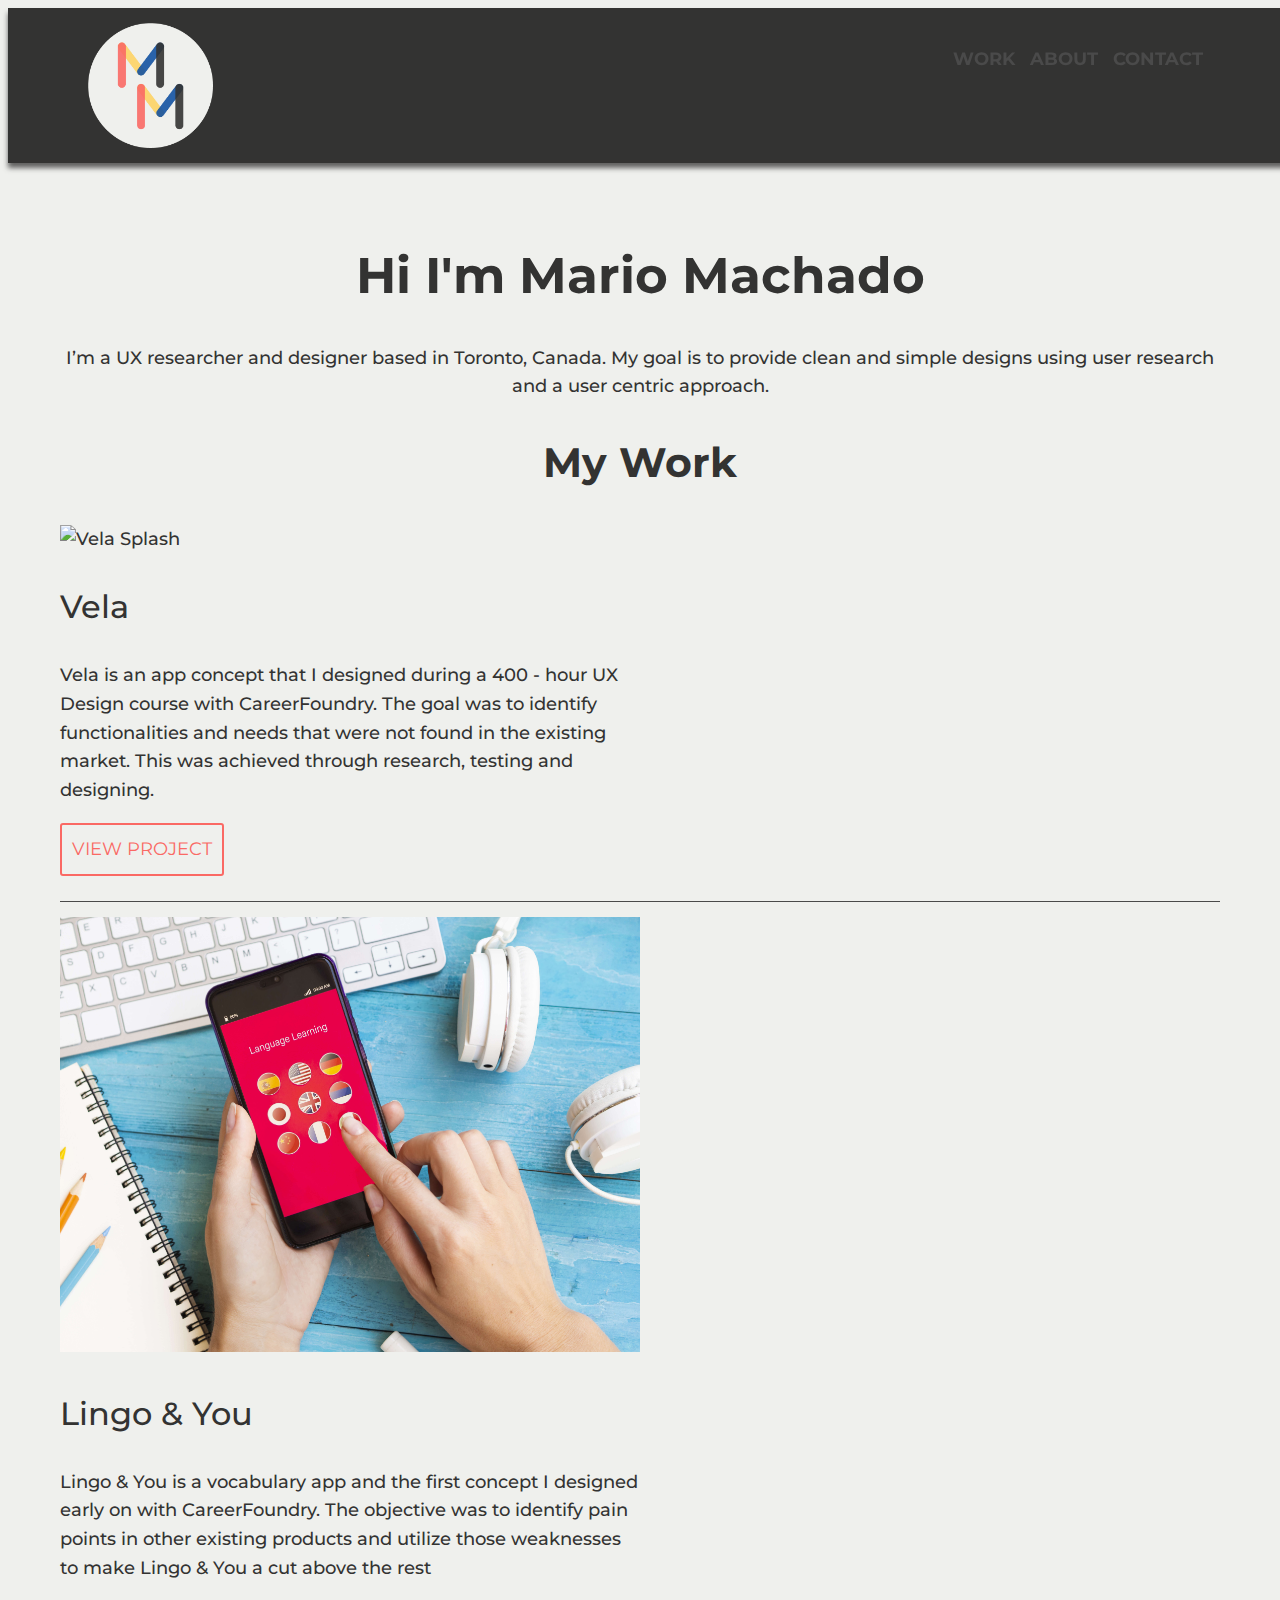
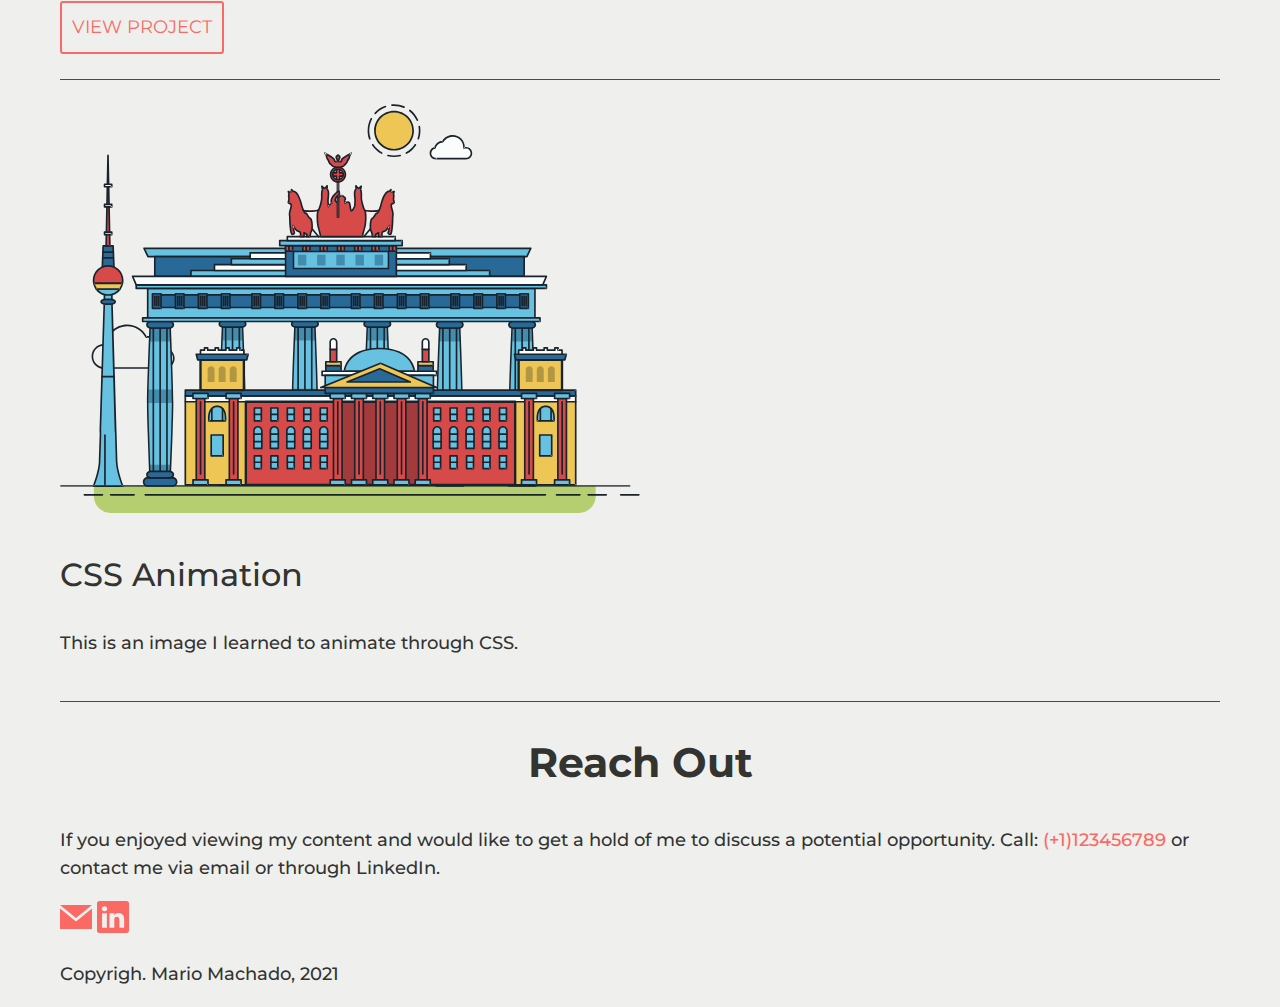
==== index.html @ ce44a1b1 "If applied this commit will chnage the appearance of content based on screen size" ====
<!DOCTYPE html>
<html lang="en" dir="ltr">

<head>
  <meta charset="utf-8">
  <title>Mario Machado UX Designer</title>
  <link rel="stylesheet" type="text/css" href="https://cdnjs.cloudflare.com/ajax/libs/normalize/8.0.0/normalize.min.css">
  <link rel="stylesheet" type="text/css" href="css/style.css">
  <link rel="preconnect" href="https://fonts.gstatic.com">
  <link href="https://fonts.googleapis.com/css2?family=Montserrat:wght@500;700&display=swap" rel="stylesheet">
  <meta name="viewport" content="width=device-width, initial-scale=1">
</head>

<body>
  <header>
    <div id="me">
      <div class="container">
        <picture>
          <source srcset="img/Logo.png" media="(max-width:250px)">
          <img class="LogoM" src="img/Logo.png" alt="Mario macahdo">
        </picture>
        <nav>
          <ul>
            <li><a href="index.html">Work</a></li>
            <li><a href="about.html">About</a></li>
            <li><a href="#contact">Contact</a></li>
          </ul>
        </nav>
      </div>
    </div>
  </header>

    <div id="hero">
      <div class="container">
        <h1> Hi I'm Mario Machado </h1>
        <span>
          I’m a UX researcher and designer based in Toronto, Canada.
          My goal is to provide clean and simple designs using user research and a user centric approach.
        </span>
      </div>
    </div>

    <div id="project1">
      <div class="container">
        <h2> My Work </h2>
        <div class="row">
          <div class="column col-md-6 col-lg-7">
            <picture>
              <source srcset="img/vela/vph.png" media="(max-width:250px)">
              <img src="img/vela/vph.png" alt="Vela Splash">
            </picture>
          </div>
          <div class="column col-md-6 col-lg-5">
            <h3> Vela </h3>
            <p>
              Vela is an app concept that I designed during a 400 - hour UX Design course
              with CareerFoundry. The goal was to identify functionalities and needs that
              were not found in the existing market. This was achieved through research,
              testing and designing.
            </p>
            <a href="vela.html" class="button contact">View Project</a>
          </div>
        </div>
      </div>
    </div>

    <div id="project2">
      <div class="container">
        <div class="row">
          <div class="column col-md-6 col-lg-7">
            <picture>
              <source srcset="img/lingo/lh.jpeg" media="(max-width:1200px)">
              <img src="img/lingo/lh.jpeg" alt="Lingo & You">
            </picture>
          </div>
          <div class="column col-md-6 col-lg-5">
            <h3> Lingo & You </h3>
            <p>
              Lingo & You is a vocabulary app and the first concept I designed early on with
              CareerFoundry. The objective was to identify pain points in other existing
              products and utilize those weaknesses to make Lingo & You a cut above the
              rest
            </p>
            <a href="lingo.html" class="button contact">View Project</a>
          </div>
        </div>
      </div>
    </div>

    <div id="project3">
      <div class="container">
        <div class="row">
          <div class="column col-md-6 col-lg-7">
            <svg xmlns="http://www.w3.org/2000/svg" class="berlin-illustration" viewBox="0 0 700 505" xmlns:xlink="http://www.w3.org/1999/xlink">
                <defs>
                  <polygon id="a" points=".06 231.917 .06 .929 688.717 .929 688.717 231.917" />
                </defs>
                <g fill="none" fill-rule="evenodd">
                  <g transform="translate(0 241)" class="cloud-front">
                    <path fill="#1A232C"
                      d="M87.602,29 L87.602,28 C87.326,28.001 87.103,28.024 86.927,28.033 L86.979,29.031 L87.947,28.78 C85.741,20.282 78.041,14.002 68.852,14 C67.858,14 66.904,14.096 65.98,14.231 L66.125,15.22 L67.019,14.772 C62.626,6.015 53.567,0.001 43.102,0 C29.041,0.002 17.524,10.848 16.443,24.632 L17.44,24.71 L17.606,23.724 C16.803,23.589 15.969,23.5 15.102,23.5 C6.817,23.501 0.102,30.215 0.102,38.5 C0.102,46.785 6.817,53.499 15.102,53.5 L87.602,53.5 C94.644,53.499 100.351,47.792 100.352,40.75 C100.351,33.708 94.644,28.001 87.602,28 L87.602,30 C90.573,30 93.254,31.202 95.203,33.149 C97.15,35.097 98.351,37.778 98.352,40.75 C98.351,43.722 97.15,46.403 95.203,48.351 C93.254,50.298 90.573,51.5 87.602,51.5 L15.102,51.5 C11.509,51.5 8.265,50.046 5.909,47.692 C3.555,45.337 2.102,42.093 2.102,38.5 C2.102,34.907 3.555,31.663 5.909,29.308 C8.265,26.954 11.509,25.5 15.102,25.5 C15.831,25.5 16.553,25.575 17.273,25.697 C17.551,25.743 17.832,25.672 18.055,25.499 C18.277,25.325 18.414,25.07 18.436,24.789 C19.436,12.04 30.094,1.998 43.102,2 C52.786,1.999 61.163,7.564 65.231,15.669 C65.425,16.055 65.842,16.272 66.27,16.21 C67.132,16.084 67.988,16 68.852,16 C77.108,15.998 84.027,21.647 86.011,29.283 C86.13,29.741 86.557,30.054 87.031,30.03 C87.27,30.017 87.457,29.999 87.602,30 L87.602,29"
                      transform="translate(38 36)" />
                  </g>
                  <path fill="#B5CE6F"
                    d="M646.484,484.382 C646.484,489.501 644.531,494.62 640.627,498.525 C636.722,502.43 631.603,504.382 626.484,504.382 L60.873,504.382 C55.754,504.382 50.636,502.43 46.731,498.525 C42.826,494.62 40.873,489.501 40.873,484.382 L40.873,471.917 L646.484,471.917 L646.484,484.382" />
                  <polyline fill="#67C2E2" points="334.824 185.029 101.449 185.029 106.209 195.08 563.438 195.08 568.2 185.029 334.824 185.029" />
                  <path fill="#1A232C"
                    d="M334.824,185.029 L334.824,184.029 L101.449,184.029 C101.104,184.029 100.788,184.203 100.604,184.494 C100.42,184.785 100.398,185.146 100.545,185.457 L105.306,195.508 C105.471,195.856 105.824,196.079 106.209,196.079 L563.438,196.079 C563.824,196.079 564.177,195.856 564.342,195.508 L569.104,185.457 C569.251,185.146 569.229,184.785 569.045,184.494 C568.861,184.203 568.544,184.029 568.2,184.029 L334.824,184.029 L334.824,186.029 L566.62,186.029 L562.806,194.08 L106.842,194.08 L103.029,186.029 L334.824,186.029 L334.824,185.029" />
                  <polygon fill="#296997" points="114.416 218.974 560.222 218.974 560.222 195.08 114.416 195.08" />
                  <path fill="#1A232C"
                    d="M560.222,218.974 L560.222,217.974 L115.416,217.974 L115.416,196.079 L559.222,196.079 L559.222,218.974 L560.222,218.974 L560.222,217.974 L560.222,218.974 L561.222,218.974 L561.222,195.08 C561.222,194.816 561.115,194.559 560.929,194.372 C560.742,194.186 560.485,194.08 560.222,194.08 L114.416,194.08 C114.152,194.08 113.895,194.186 113.708,194.372 C113.522,194.559 113.416,194.816 113.416,195.08 L113.416,218.974 C113.416,219.237 113.522,219.495 113.708,219.681 C113.895,219.867 114.152,219.974 114.416,219.974 L560.222,219.974 C560.485,219.974 560.742,219.867 560.929,219.681 C561.115,219.495 561.222,219.237 561.222,218.974 L560.222,218.974" />
                  <polygon fill="#67C2E2" points="105.85 269.08 573.225 269.08 573.225 233.398 105.85 233.398" />
                  <path fill="#1A232C"
                    d="M573.225,233.398 L573.225,232.398 L105.85,232.398 C105.587,232.398 105.329,232.505 105.143,232.691 C104.957,232.877 104.85,233.134 104.85,233.398 L104.85,269.08 C104.85,269.344 104.957,269.601 105.143,269.788 C105.329,269.974 105.587,270.08 105.85,270.08 L573.225,270.08 C573.488,270.08 573.745,269.974 573.932,269.788 C574.118,269.601 574.225,269.344 574.225,269.08 L574.225,233.398 C574.225,233.134 574.118,232.877 573.932,232.691 C573.745,232.505 573.488,232.398 573.225,232.398 L573.225,233.398 L572.225,233.398 L572.225,268.08 L106.85,268.08 L106.85,234.398 L573.225,234.398 L573.225,233.398 L572.225,233.398 L573.225,233.398" />
                  <polygon fill="#296997" points="116.751 256.508 562.557 256.508 562.557 241.243 116.751 241.243" />
                  <path fill="#1A232C"
                    d="M562.557,256.508 L562.557,255.508 L117.75,255.508 L117.75,242.243 L561.557,242.243 L561.557,256.508 L562.557,256.508 L562.557,255.508 L562.557,256.508 L563.557,256.508 L563.557,241.243 C563.557,240.979 563.45,240.722 563.264,240.535 C563.078,240.349 562.82,240.243 562.557,240.243 L116.75,240.243 C116.487,240.243 116.23,240.349 116.043,240.535 C115.857,240.722 115.751,240.979 115.751,241.243 L115.751,256.508 C115.751,256.771 115.857,257.029 116.043,257.215 C116.23,257.401 116.487,257.508 116.751,257.508 L562.557,257.508 C562.82,257.508 563.077,257.401 563.264,257.215 C563.45,257.029 563.557,256.771 563.557,256.508 L562.557,256.508" />
                  <polygon fill="#67C2E2" points="158.07 218.974 518.563 218.974 518.563 211.858 158.07 211.858" />
                  <path fill="#1A232C"
                    d="M518.563,211.858 L518.563,210.858 L158.07,210.858 C157.807,210.858 157.549,210.964 157.363,211.151 C157.177,211.337 157.07,211.594 157.07,211.858 L157.07,218.974 C157.07,219.237 157.177,219.495 157.363,219.681 C157.549,219.867 157.807,219.974 158.07,219.974 L518.563,219.974 C518.826,219.974 519.083,219.867 519.27,219.681 C519.456,219.495 519.562,219.237 519.562,218.974 L519.562,211.858 C519.562,211.594 519.456,211.337 519.27,211.151 C519.083,210.964 518.826,210.858 518.563,210.858 L518.563,211.858 L517.563,211.858 L517.563,217.974 L159.07,217.974 L159.07,212.858 L518.563,212.858 L518.563,211.858 L517.563,211.858 L518.563,211.858" />
                  <polygon fill="#FBFDFC" points="186.438 211.858 490.194 211.858 490.194 204.741 186.438 204.741" />
                  <path fill="#1A232C"
                    d="M490.194,204.741 L490.194,203.741 L186.438,203.741 C186.175,203.741 185.917,203.848 185.731,204.034 C185.545,204.221 185.438,204.478 185.438,204.741 L185.438,211.858 C185.438,212.121 185.545,212.379 185.731,212.565 C185.917,212.751 186.175,212.858 186.438,212.858 L490.194,212.858 C490.458,212.858 490.715,212.751 490.902,212.565 C491.088,212.379 491.194,212.121 491.194,211.858 L491.194,204.741 C491.194,204.478 491.088,204.221 490.902,204.034 C490.715,203.848 490.458,203.741 490.194,203.741 L490.194,204.741 L489.194,204.741 L489.194,210.858 L187.438,210.858 L187.438,205.741 L490.194,205.741 L490.194,204.741 L489.194,204.741 L490.194,204.741" />
                  <polygon fill="#67C2E2" points="206.805 204.741 469.828 204.741 469.828 197.624 206.805 197.624" />
                  <path fill="#1A232C"
                    d="M469.828,197.624 L469.828,196.624 L206.805,196.624 C206.541,196.624 206.284,196.731 206.098,196.917 C205.911,197.103 205.805,197.361 205.805,197.624 L205.805,204.741 C205.805,205.005 205.911,205.262 206.098,205.449 C206.284,205.635 206.541,205.741 206.805,205.741 L469.828,205.741 C470.091,205.741 470.349,205.635 470.535,205.449 C470.722,205.262 470.828,205.005 470.828,204.741 L470.828,197.624 C470.828,197.361 470.722,197.103 470.535,196.917 C470.349,196.731 470.091,196.624 469.828,196.624 L469.828,197.624 L468.828,197.624 L468.828,203.741 L207.805,203.741 L207.805,198.624 L469.828,198.624 L469.828,197.624 L468.828,197.624 L469.828,197.624" />
                  <polygon fill="#FBFDFC" points="229.521 197.624 447.111 197.624 447.111 190.509 229.521 190.509" />
                  <path fill="#1A232C"
                    d="M447.111,190.509 L447.111,189.509 L229.521,189.509 C229.258,189.509 229,189.616 228.814,189.802 C228.628,189.988 228.521,190.246 228.521,190.509 L228.521,197.624 C228.521,197.888 228.628,198.145 228.814,198.332 C229,198.518 229.258,198.624 229.521,198.624 L447.111,198.624 C447.375,198.624 447.632,198.518 447.818,198.332 C448.005,198.145 448.111,197.888 448.111,197.624 L448.111,190.509 C448.111,190.246 448.005,189.988 447.818,189.802 C447.632,189.616 447.375,189.509 447.111,189.509 L447.111,190.509 L446.111,190.509 L446.111,196.624 L230.521,196.624 L230.521,191.509 L447.111,191.509 L447.111,190.509 L446.111,190.509 L447.111,190.509" />
                  <path fill="#67C2E2"
                    d="M135.607,355.447 C135.163,337.766 134.264,313.326 133.648,297.387 C133.274,287.721 133.004,281.18 133.004,281.18 L108.722,281.18 C108.722,281.18 108.452,287.721 108.079,297.387 C107.462,313.326 106.563,337.766 106.119,355.447 C105.953,362.059 105.85,367.732 105.85,371.653 L105.85,371.654 C105.85,386.117 107.243,424.332 108.089,446.189 C108.457,455.706 108.722,462.126 108.722,462.126 L133.004,462.126 C133.004,462.126 133.269,455.706 133.637,446.189 C134.482,424.332 135.876,386.117 135.876,371.654 L135.876,371.653 C135.876,367.732 135.773,362.059 135.607,355.447" />
                  <path fill="#428DAE"
                    d="M133.648 297.387L108.079 297.387C108.452 287.721 108.722 281.18 108.722 281.18L133.004 281.18C133.004 281.18 133.274 287.721 133.648 297.387M135.876 371.654L105.85 371.654 105.85 371.653C105.85 367.732 105.953 362.059 106.119 355.447L135.607 355.447C135.773 362.059 135.876 367.732 135.876 371.653L135.876 371.654M133.004 462.126L108.722 462.126C108.722 462.126 108.457 455.706 108.089 446.189L133.637 446.189C133.269 455.706 133.004 462.126 133.004 462.126" />
                  <path fill="#1A232C"
                    d="M109.612,461.199 L132.114,461.199 C132.447,453.007 134.949,390.886 134.949,371.653 C134.949,352.42 132.447,290.299 132.114,282.108 L109.612,282.108 C109.279,290.299 106.778,352.42 106.778,371.653 C106.778,390.886 109.279,453.007 109.612,461.199 Z M133.895,463.054 L107.832,463.054 L107.794,462.164 C107.766,461.466 104.922,392.193 104.922,371.653 C104.922,351.114 107.766,281.839 107.794,281.142 L107.832,280.252 L133.895,280.252 L133.931,281.142 C133.96,281.839 136.804,351.114 136.804,371.653 C136.804,392.193 133.96,461.466 133.931,462.164 L133.895,463.054 L133.895,463.054 Z" />
                  <path fill="#1A232C"
                    d="M111.638 281.18L111.638 462.126C111.638 462.679 112.086 463.126 112.638 463.126 113.19 463.126 113.638 462.679 113.638 462.126L113.638 281.18C113.638 280.628 113.19 280.18 112.638 280.18 112.086 280.18 111.638 280.628 111.638 281.18M119.863 281.18L119.863 462.126C119.863 462.679 120.311 463.126 120.863 463.126 121.416 463.126 121.863 462.679 121.863 462.126L121.863 281.18C121.863 280.628 121.416 280.18 120.863 280.18 120.311 280.18 119.863 280.628 119.863 281.18M128.088 281.18L128.088 462.126C128.088 462.679 128.536 463.126 129.088 463.126 129.64 463.126 130.088 462.679 130.088 462.126L130.088 281.18C130.088 280.628 129.64 280.18 129.088 280.18 128.536 280.18 128.088 280.628 128.088 281.18" />
                  <path fill="#296997"
                    d="M136.79,277.265 C136.79,279.418 134.675,281.18 132.09,281.18 L109.636,281.18 C107.051,281.18 104.936,279.418 104.936,277.265 C104.936,275.111 107.051,273.349 109.636,273.349 L132.09,273.349 C134.675,273.349 136.79,275.111 136.79,277.265" />
                  <path fill="#1A232C"
                    d="M136.79,277.265 L135.79,277.265 C135.789,278.005 135.433,278.704 134.769,279.262 C134.109,279.814 133.155,280.181 132.09,280.18 L109.636,280.18 C108.571,280.181 107.617,279.814 106.956,279.262 C106.293,278.704 105.936,278.005 105.936,277.265 C105.936,276.524 106.293,275.825 106.957,275.267 C107.617,274.715 108.571,274.348 109.636,274.349 L132.09,274.349 C133.155,274.348 134.109,274.716 134.769,275.267 C135.433,275.825 135.789,276.524 135.79,277.265 L137.79,277.265 C137.791,275.851 137.09,274.593 136.049,273.731 C135.006,272.863 133.61,272.35 132.09,272.349 L109.636,272.349 C108.116,272.35 106.72,272.863 105.676,273.731 C104.636,274.593 103.935,275.851 103.936,277.265 C103.935,278.678 104.636,279.937 105.677,280.798 C106.72,281.666 108.116,282.179 109.636,282.18 L132.09,282.18 C133.61,282.179 135.006,281.666 136.049,280.798 C137.09,279.937 137.791,278.678 137.79,277.265 L136.79,277.265" />
                  <path fill="#296997"
                    d="M140.775,467.217 C140.775,469.803 138.661,471.917 136.076,471.917 L105.65,471.917 C103.065,471.917 100.951,469.803 100.951,467.217 L100.951,466.825 C100.951,464.241 103.065,462.126 105.65,462.126 L136.076,462.126 C138.661,462.126 140.775,464.241 140.775,466.825 L140.775,467.217" />
                  <path fill="#1A232C"
                    d="M140.775,467.217 L139.775,467.217 C139.775,468.235 139.361,469.155 138.688,469.83 C138.013,470.503 137.093,470.917 136.076,470.917 L105.65,470.917 C104.633,470.917 103.713,470.504 103.038,469.83 C102.365,469.155 101.951,468.235 101.951,467.217 L101.951,466.825 C101.951,465.808 102.365,464.889 103.038,464.214 C103.713,463.54 104.633,463.127 105.65,463.126 L136.076,463.126 C137.093,463.127 138.013,463.54 138.688,464.214 C139.362,464.889 139.775,465.808 139.775,466.825 L139.775,467.217 L141.775,467.217 L141.775,466.825 C141.772,463.684 139.217,461.13 136.076,461.126 L105.65,461.126 C102.509,461.13 99.955,463.684 99.951,466.825 L99.951,467.217 C99.954,470.36 102.509,472.914 105.65,472.917 L136.076,472.917 C139.217,472.914 141.772,470.36 141.775,467.217 L140.775,467.217" />
                  <path fill="#296997"
                    d="M136.79,458.208 C136.79,460.363 134.675,462.126 132.09,462.126 L109.636,462.126 C107.051,462.126 104.936,460.363 104.936,458.208 C104.936,456.057 107.051,454.292 109.636,454.292 L132.09,454.292 C134.675,454.292 136.79,456.057 136.79,458.208" />
                  <path fill="#1A232C"
                    d="M136.79,458.208 L135.79,458.208 C135.789,458.949 135.432,459.649 134.769,460.207 C134.108,460.76 133.154,461.128 132.09,461.126 L109.636,461.126 C108.572,461.128 107.617,460.76 106.957,460.207 C106.293,459.649 105.936,458.949 105.936,458.208 C105.936,457.47 106.293,456.77 106.957,456.212 C107.617,455.659 108.572,455.291 109.636,455.292 L132.09,455.292 C133.154,455.291 134.108,455.659 134.769,456.212 C135.433,456.77 135.789,457.47 135.79,458.208 L137.79,458.208 C137.791,456.796 137.09,455.538 136.05,454.675 C135.006,453.808 133.61,453.294 132.09,453.292 L109.636,453.292 C108.115,453.294 106.719,453.808 105.676,454.675 C104.636,455.538 103.935,456.796 103.936,458.208 C103.935,459.622 104.636,460.881 105.676,461.743 C106.72,462.611 108.116,463.125 109.636,463.126 L132.09,463.126 C133.61,463.125 135.006,462.611 136.05,461.743 C137.09,460.881 137.791,459.622 137.79,458.208 L136.79,458.208" />
                  <path fill="#67C2E2"
                    d="M572.471,355.447 C572.025,337.766 571.126,313.326 570.51,297.387 C570.137,287.721 569.867,281.18 569.867,281.18 L545.585,281.18 C545.585,281.18 545.315,287.721 544.942,297.387 C544.326,313.326 543.427,337.766 542.981,355.447 C542.815,362.059 542.713,367.732 542.713,371.653 L542.713,371.654 C542.713,386.117 544.107,424.332 544.952,446.189 C545.32,455.706 545.585,462.126 545.585,462.126 L569.867,462.126 C569.867,462.126 570.132,455.706 570.499,446.189 C571.346,424.332 572.739,386.117 572.739,371.654 L572.739,371.653 C572.739,367.732 572.637,362.059 572.471,355.447" />
                  <path fill="#428DAE"
                    d="M569.582 297.387L566.951 297.387 566.951 282.108 568.977 282.108C569.063 284.206 569.29 289.841 569.582 297.387M564.951 297.387L545.871 297.387C546.162 289.841 546.39 284.206 546.476 282.108L564.951 282.108 564.951 297.387M571.8 369.187L566.951 369.187 566.951 356.265 571.562 356.265C571.685 361.272 571.771 365.701 571.8 369.187M564.951 369.187L543.653 369.187C543.684 365.512 543.777 360.79 543.912 355.447L553.551 355.447 553.551 356.265 564.951 356.265 564.951 369.187" />
                  <path fill="#1A232C"
                    d="M546.476,461.199 L568.977,461.199 C569.31,453.007 571.812,390.886 571.812,371.653 C571.812,352.42 569.31,290.299 568.977,282.108 L546.476,282.108 C546.142,290.299 543.642,352.42 543.642,371.653 C543.642,390.886 546.142,453.007 546.476,461.199 M570.758,463.054 L544.694,463.054 L544.658,462.164 C544.629,461.466 541.785,392.193 541.785,371.653 C541.785,351.114 544.629,281.839 544.658,281.142 L544.694,280.252 L570.758,280.252 L570.795,281.142 C570.823,281.839 573.667,351.114 573.667,371.653 C573.667,392.193 570.823,461.466 570.795,462.164 L570.758,463.054" />
                  <path fill="#1A232C"
                    d="M548.501 281.18L548.501 462.126C548.501 462.679 548.949 463.126 549.501 463.126 550.053 463.126 550.501 462.679 550.501 462.126L550.501 281.18C550.501 280.628 550.053 280.18 549.501 280.18 548.949 280.18 548.501 280.628 548.501 281.18M556.727 281.18L556.727 462.126C556.727 462.679 557.174 463.126 557.727 463.126 558.279 463.126 558.727 462.679 558.727 462.126L558.727 281.18C558.727 280.628 558.279 280.18 557.727 280.18 557.174 280.18 556.727 280.628 556.727 281.18M564.951 281.18L564.951 462.126C564.951 462.679 565.399 463.126 565.951 463.126 566.503 463.126 566.951 462.679 566.951 462.126L566.951 281.18C566.951 280.628 566.503 280.18 565.951 280.18 565.399 280.18 564.951 280.628 564.951 281.18" />
                  <path fill="#296997"
                    d="M573.653,277.265 C573.653,279.418 571.537,281.18 568.953,281.18 L546.499,281.18 C543.915,281.18 541.799,279.418 541.799,277.265 C541.799,275.111 543.915,273.349 546.499,273.349 L568.953,273.349 C571.537,273.349 573.653,275.111 573.653,277.265" />
                  <path fill="#1A232C"
                    d="M573.653,277.265 L572.653,277.265 C572.653,278.005 572.296,278.704 571.632,279.262 C570.972,279.814 570.017,280.181 568.953,280.18 L546.499,280.18 C545.435,280.181 544.48,279.814 543.82,279.262 C543.156,278.704 542.8,278.005 542.799,277.265 C542.8,276.525 543.156,275.825 543.82,275.267 C544.481,274.715 545.435,274.348 546.499,274.349 L568.953,274.349 C570.017,274.348 570.972,274.715 571.632,275.267 C572.296,275.825 572.653,276.525 572.653,277.265 L574.653,277.265 C574.654,275.851 573.953,274.593 572.912,273.731 C571.869,272.863 570.473,272.35 568.953,272.349 L546.499,272.349 C544.979,272.35 543.583,272.863 542.54,273.731 C541.499,274.593 540.798,275.851 540.799,277.265 C540.798,278.679 541.499,279.937 542.54,280.798 C543.583,281.666 544.979,282.179 546.499,282.18 L568.953,282.18 C570.473,282.179 571.869,281.666 572.912,280.798 C573.953,279.937 574.654,278.679 574.653,277.265 L573.653,277.265" />
                  <path fill="#296997"
                    d="M577.639,467.217 C577.639,469.803 575.524,471.917 572.938,471.917 L542.514,471.917 C539.929,471.917 537.813,469.803 537.813,467.217 L537.813,466.825 C537.813,464.241 539.929,462.126 542.514,462.126 L572.938,462.126 C575.524,462.126 577.639,464.241 577.639,466.825 L577.639,467.217" />
                  <path fill="#1A232C"
                    d="M577.639,467.217 L576.639,467.217 C576.638,468.235 576.225,469.155 575.551,469.83 C574.876,470.503 573.956,470.917 572.938,470.917 L542.514,470.917 C541.497,470.917 540.576,470.503 539.901,469.83 C539.227,469.155 538.814,468.234 538.813,467.217 L538.813,466.825 C538.814,465.808 539.227,464.889 539.901,464.214 C540.576,463.54 541.497,463.127 542.514,463.126 L572.938,463.126 C573.956,463.127 574.876,463.54 575.551,464.214 C576.225,464.888 576.638,465.808 576.639,466.825 L576.639,467.217 L578.639,467.217 L578.639,466.825 C578.635,463.684 576.081,461.13 572.938,461.126 L542.514,461.126 C539.372,461.13 536.817,463.684 536.813,466.825 L536.813,467.217 C536.817,470.36 539.372,472.914 542.514,472.917 L572.938,472.917 C576.081,472.914 578.635,470.359 578.639,467.217 L577.639,467.217" />
                  <path fill="#296997"
                    d="M573.653,458.208 C573.653,460.363 571.537,462.126 568.953,462.126 L546.499,462.126 C543.915,462.126 541.799,460.363 541.799,458.208 C541.799,456.057 543.915,454.292 546.499,454.292 L568.953,454.292 C571.537,454.292 573.653,456.057 573.653,458.208" />
                  <path fill="#1A232C"
                    d="M573.653,458.208 L572.653,458.208 C572.653,458.949 572.296,459.649 571.632,460.207 C570.971,460.76 570.017,461.128 568.953,461.126 L546.499,461.126 C545.435,461.128 544.481,460.76 543.82,460.207 C543.157,459.649 542.799,458.949 542.799,458.208 C542.799,457.47 543.156,456.77 543.82,456.212 C544.481,455.659 545.435,455.291 546.499,455.292 L568.953,455.292 C570.017,455.291 570.971,455.659 571.632,456.212 C572.296,456.77 572.653,457.47 572.653,458.208 L574.653,458.208 C574.654,456.796 573.953,455.538 572.912,454.675 C571.869,453.808 570.473,453.294 568.953,453.292 L546.499,453.292 C544.979,453.294 543.583,453.808 542.54,454.675 C541.499,455.538 540.798,456.796 540.799,458.208 C540.798,459.622 541.499,460.881 542.54,461.743 C543.583,462.611 544.979,463.125 546.499,463.126 L568.953,463.126 C570.473,463.125 571.869,462.611 572.912,461.743 C573.953,460.881 574.654,459.622 574.653,458.208 L573.653,458.208" />
                  <path fill="#67C2E2"
                    d="M485.098,355.447 C484.654,337.766 483.753,313.326 483.137,297.387 C482.764,287.721 482.494,281.18 482.494,281.18 L458.213,281.18 C458.213,281.18 457.942,287.721 457.569,297.387 C456.953,313.326 456.055,337.766 455.608,355.447 C455.443,362.059 455.34,367.732 455.34,371.653 L455.34,371.654 C455.34,386.117 456.733,424.332 457.58,446.189 C457.948,455.706 458.213,462.126 458.213,462.126 L482.494,462.126 C482.494,462.126 482.759,455.706 483.126,446.189 C483.973,424.332 485.366,386.117 485.366,371.654 L485.366,371.653 C485.366,367.732 485.265,362.059 485.098,355.447" />
                  <path fill="#428DAE"
                    d="M483.137 297.387L457.569 297.387C457.942 287.721 458.213 281.18 458.213 281.18L482.494 281.18C482.494 281.18 482.764 287.721 483.137 297.387M485.355 369.187L455.351 369.187C455.382 365.502 455.475 360.78 455.608 355.447L485.098 355.447C485.232 360.78 485.325 365.502 485.355 369.187" />
                  <path fill="#1A232C"
                    d="M459.103,461.199 L481.605,461.199 C481.938,453.007 484.439,390.886 484.439,371.653 C484.439,352.42 481.938,290.299 481.605,282.108 L459.103,282.108 C458.769,290.299 456.268,352.42 456.268,371.653 C456.268,390.886 458.769,453.007 459.103,461.199 Z M483.386,463.054 L457.321,463.054 L457.285,462.164 C457.256,461.466 454.412,392.193 454.412,371.653 C454.412,351.114 457.256,281.839 457.285,281.142 L457.321,280.252 L483.386,280.252 L483.422,281.142 C483.45,281.839 486.294,351.114 486.294,371.653 C486.294,392.193 483.45,461.466 483.422,462.164 L483.386,463.054 L483.386,463.054 Z" />
                  <path fill="#1A232C"
                    d="M461.128 281.18L461.128 462.126C461.128 462.679 461.576 463.126 462.128 463.126 462.68 463.126 463.128 462.679 463.128 462.126L463.128 281.18C463.128 280.628 462.68 280.18 462.128 280.18 461.576 280.18 461.128 280.628 461.128 281.18M469.354 281.18L469.354 462.126C469.354 462.679 469.801 463.126 470.354 463.126 470.906 463.126 471.354 462.679 471.354 462.126L471.354 281.18C471.354 280.628 470.906 280.18 470.354 280.18 469.801 280.18 469.354 280.628 469.354 281.18M477.578 281.18L477.578 462.126C477.578 462.679 478.026 463.126 478.578 463.126 479.13 463.126 479.578 462.679 479.578 462.126L479.578 281.18C479.578 280.628 479.13 280.18 478.578 280.18 478.026 280.18 477.578 280.628 477.578 281.18" />
                  <path fill="#296997"
                    d="M486.281,277.265 C486.281,279.418 484.164,281.18 481.58,281.18 L459.126,281.18 C456.542,281.18 454.426,279.418 454.426,277.265 C454.426,275.111 456.542,273.349 459.126,273.349 L481.58,273.349 C484.164,273.349 486.281,275.111 486.281,277.265" />
                  <path fill="#1A232C"
                    d="M486.281,277.265 L485.281,277.265 C485.281,278.005 484.924,278.704 484.26,279.262 C483.599,279.814 482.644,280.181 481.58,280.18 L459.126,280.18 C458.062,280.181 457.107,279.814 456.447,279.262 C455.783,278.704 455.427,278.005 455.426,277.265 C455.427,276.525 455.783,275.825 456.447,275.267 C457.108,274.715 458.062,274.348 459.126,274.349 L481.58,274.349 C482.644,274.348 483.599,274.716 484.26,275.268 C484.924,275.825 485.281,276.525 485.281,277.265 L487.281,277.265 C487.282,275.851 486.58,274.593 485.54,273.731 C484.496,272.863 483.1,272.35 481.58,272.349 L459.126,272.349 C457.606,272.35 456.21,272.863 455.167,273.731 C454.126,274.593 453.425,275.851 453.426,277.265 C453.425,278.679 454.126,279.937 455.167,280.798 C456.21,281.666 457.606,282.179 459.126,282.18 L481.58,282.18 C483.1,282.179 484.496,281.666 485.54,280.799 C486.58,279.937 487.282,278.679 487.281,277.265 L486.281,277.265" />
                  <path fill="#296997"
                    d="M490.266,467.217 C490.266,469.803 488.151,471.917 485.565,471.917 L455.141,471.917 C452.556,471.917 450.44,469.803 450.44,467.217 L450.44,466.825 C450.44,464.241 452.556,462.126 455.141,462.126 L485.565,462.126 C488.151,462.126 490.266,464.241 490.266,466.825 L490.266,467.217" />
                  <path fill="#1A232C"
                    d="M490.266,467.217 L489.266,467.217 C489.265,468.235 488.852,469.155 488.178,469.83 C487.503,470.503 486.583,470.917 485.565,470.917 L455.141,470.917 C454.124,470.917 453.203,470.503 452.528,469.83 C451.854,469.155 451.441,468.234 451.44,467.217 L451.44,466.825 C451.441,465.808 451.854,464.889 452.528,464.214 C453.203,463.54 454.124,463.127 455.141,463.126 L485.565,463.126 C486.583,463.127 487.503,463.54 488.178,464.214 C488.852,464.888 489.265,465.808 489.266,466.825 L489.266,467.217 L491.266,467.217 L491.266,466.825 C491.262,463.684 488.708,461.13 485.565,461.126 L455.141,461.126 C451.999,461.13 449.444,463.684 449.44,466.825 L449.44,467.217 C449.444,470.36 451.999,472.914 455.141,472.917 L485.565,472.917 C488.708,472.914 491.262,470.359 491.266,467.217 L490.266,467.217" />
                  <path fill="#296997"
                    d="M486.281,458.208 C486.281,460.363 484.164,462.126 481.58,462.126 L459.126,462.126 C456.542,462.126 454.426,460.363 454.426,458.208 C454.426,456.057 456.542,454.292 459.126,454.292 L481.58,454.292 C484.164,454.292 486.281,456.057 486.281,458.208" />
                  <path fill="#1A232C"
                    d="M486.281,458.208 L485.281,458.208 C485.281,458.949 484.923,459.649 484.26,460.207 C483.599,460.76 482.644,461.128 481.58,461.126 L459.126,461.126 C458.062,461.128 457.108,460.76 456.447,460.207 C455.784,459.649 455.427,458.949 455.426,458.208 C455.426,457.47 455.783,456.77 456.447,456.212 C457.108,455.659 458.062,455.291 459.126,455.292 L481.58,455.292 C482.644,455.291 483.598,455.659 484.26,456.212 C484.924,456.77 485.281,457.47 485.281,458.208 L487.281,458.208 C487.282,456.795 486.58,455.538 485.54,454.675 C484.496,453.808 483.1,453.294 481.58,453.292 L459.126,453.292 C457.606,453.294 456.21,453.808 455.167,454.675 C454.126,455.538 453.425,456.796 453.426,458.208 C453.425,459.622 454.126,460.881 455.167,461.743 C456.21,462.611 457.606,463.125 459.126,463.126 L481.58,463.126 C483.1,463.125 484.496,462.611 485.54,461.743 C486.581,460.881 487.282,459.622 487.281,458.208 L486.281,458.208" />
                  <path fill="#67C2E2"
                    d="M397.726,354.466 C397.28,336.787 396.381,312.346 395.765,296.407 C395.392,286.742 395.122,280.2 395.122,280.2 L370.84,280.2 C370.84,280.2 370.57,286.742 370.197,296.407 C369.581,312.346 368.682,336.787 368.236,354.466 C368.07,361.078 367.968,366.751 367.968,370.672 L367.968,370.673 C367.968,385.136 369.361,423.352 370.207,445.208 C370.575,454.726 370.84,461.146 370.84,461.146 L395.122,461.146 C395.122,461.146 395.386,454.726 395.754,445.208 C396.601,423.352 397.994,385.136 397.994,370.673 L397.994,370.672 C397.994,366.751 397.892,361.078 397.726,354.466" />
                  <path fill="#428DAE"
                    d="M394.837 296.407L392.206 296.407 392.206 281.127 394.233 281.127C394.318 283.225 394.545 288.861 394.837 296.407L394.837 296.407zM383.981 296.407L390.206 296.407 390.206 281.127 383.981 281.127 383.981 296.407zM375.756 296.407L381.98 296.407 381.98 281.127 375.756 281.127 375.756 296.407zM373.756 296.407L371.126 296.407C371.417 288.861 371.645 283.225 371.73 281.127L373.756 281.127 373.756 296.407 373.756 296.407zM397.062 369.187L392.206 369.187 392.206 354.466 396.796 354.466C396.943 360.298 397.041 365.389 397.062 369.187L397.062 369.187zM383.981 369.187L390.206 369.187 390.206 354.466 383.981 354.466 383.981 369.187zM375.756 369.187L381.98 369.187 381.98 354.466 375.756 354.466 375.756 369.187zM373.756 369.187L368.9 369.187C368.921 365.389 369.019 360.298 369.166 354.466L373.756 354.466 373.756 369.187 373.756 369.187z" />
                  <path fill="#1A232C"
                    d="M371.73,460.218 L394.233,460.218 C394.565,452.027 397.066,389.906 397.066,370.672 C397.066,351.44 394.565,289.319 394.233,281.127 L371.73,281.127 C371.397,289.319 368.895,351.44 368.895,370.672 C368.895,389.906 371.397,452.027 371.73,460.218 M396.013,462.074 L369.949,462.074 L369.912,461.184 C369.884,460.486 367.04,391.212 367.04,370.672 C367.04,350.133 369.884,280.859 369.912,280.162 L369.949,279.272 L396.013,279.272 L396.05,280.162 C396.078,280.859 398.922,350.133 398.922,370.672 C398.922,391.212 396.078,460.486 396.05,461.184 L396.013,462.074" />
                  <path fill="#1A232C"
                    d="M373.756 280.2L373.756 461.146C373.756 461.698 374.203 462.146 374.756 462.146 375.308 462.146 375.756 461.698 375.756 461.146L375.756 280.2C375.756 279.647 375.308 279.2 374.756 279.2 374.203 279.2 373.756 279.647 373.756 280.2M381.98 280.2L381.98 461.146C381.98 461.698 382.428 462.146 382.98 462.146 383.533 462.146 383.981 461.698 383.981 461.146L383.981 280.2C383.981 279.647 383.533 279.2 382.98 279.2 382.428 279.2 381.98 279.647 381.98 280.2M390.206 280.2L390.206 461.146C390.206 461.698 390.654 462.146 391.206 462.146 391.758 462.146 392.206 461.698 392.206 461.146L392.206 280.2C392.206 279.647 391.758 279.2 391.206 279.2 390.654 279.2 390.206 279.647 390.206 280.2" />
                  <path fill="#296997"
                    d="M398.908,276.285 C398.908,278.439 396.792,280.2 394.208,280.2 L371.754,280.2 C369.17,280.2 367.053,278.439 367.053,276.285 C367.053,274.13 369.17,272.369 371.754,272.369 L394.208,272.369 C396.792,272.369 398.908,274.13 398.908,276.285" />
                  <path fill="#1A232C"
                    d="M398.908,276.285 L397.908,276.285 C397.907,277.025 397.551,277.724 396.887,278.281 C396.227,278.833 395.272,279.201 394.208,279.2 L371.754,279.2 C370.69,279.201 369.735,278.833 369.074,278.281 C368.41,277.724 368.053,277.025 368.053,276.285 C368.053,275.544 368.41,274.845 369.074,274.287 C369.735,273.735 370.69,273.367 371.754,273.369 L394.208,273.369 C395.272,273.367 396.227,273.735 396.887,274.287 C397.551,274.844 397.907,275.544 397.908,276.285 L399.908,276.285 C399.909,274.871 399.208,273.612 398.167,272.75 C397.124,271.883 395.728,271.37 394.208,271.369 L371.754,271.369 C370.234,271.37 368.838,271.883 367.794,272.75 C366.754,273.612 366.052,274.871 366.053,276.285 C366.052,277.699 366.754,278.957 367.795,279.818 C368.838,280.686 370.234,281.198 371.754,281.2 L394.208,281.2 C395.728,281.198 397.123,280.686 398.167,279.818 C399.208,278.957 399.909,277.698 399.908,276.285 L398.908,276.285" />
                  <path fill="#296997"
                    d="M402.894,466.237 C402.894,468.823 400.779,470.937 398.193,470.937 L367.768,470.937 C365.183,470.937 363.068,468.823 363.068,466.237 L363.068,465.844 C363.068,463.26 365.183,461.146 367.768,461.146 L398.193,461.146 C400.779,461.146 402.894,463.26 402.894,465.844 L402.894,466.237" />
                  <path fill="#1A232C"
                    d="M402.894,466.237 L401.894,466.237 C401.893,467.254 401.48,468.174 400.806,468.849 C400.131,469.523 399.211,469.937 398.193,469.937 L367.768,469.937 C366.751,469.937 365.831,469.523 365.156,468.849 C364.482,468.174 364.069,467.254 364.068,466.237 L364.068,465.844 C364.069,464.828 364.482,463.908 365.156,463.233 C365.831,462.56 366.751,462.146 367.768,462.146 L398.193,462.146 C399.211,462.146 400.131,462.56 400.806,463.233 C401.48,463.908 401.893,464.828 401.894,465.844 L401.894,466.237 L403.894,466.237 L403.894,465.844 C403.89,462.703 401.336,460.15 398.193,460.146 L367.768,460.146 C364.626,460.15 362.072,462.703 362.068,465.844 L362.068,466.237 C362.072,469.379 364.626,471.933 367.768,471.937 L398.193,471.937 C401.336,471.933 403.89,469.379 403.894,466.237 L402.894,466.237" />
                  <path fill="#296997"
                    d="M398.908,457.228 C398.908,459.382 396.792,461.146 394.208,461.146 L371.754,461.146 C369.17,461.146 367.053,459.382 367.053,457.228 C367.053,455.077 369.17,453.312 371.754,453.312 L394.208,453.312 C396.792,453.312 398.908,455.077 398.908,457.228" />
                  <path fill="#1A232C"
                    d="M398.908,457.228 L397.908,457.228 C397.908,457.968 397.55,458.669 396.887,459.226 C396.226,459.779 395.272,460.147 394.208,460.146 L371.754,460.146 C370.69,460.147 369.736,459.779 369.074,459.226 C368.411,458.668 368.053,457.968 368.053,457.228 C368.053,456.489 368.41,455.789 369.074,455.231 C369.736,454.679 370.69,454.311 371.754,454.312 L394.208,454.312 C395.272,454.311 396.226,454.679 396.887,455.231 C397.551,455.789 397.908,456.489 397.908,457.228 L399.908,457.228 C399.909,455.815 399.208,454.557 398.167,453.695 C397.124,452.827 395.728,452.313 394.208,452.312 L371.754,452.312 C370.234,452.313 368.838,452.827 367.794,453.695 C366.754,454.557 366.052,455.815 366.053,457.228 C366.052,458.642 366.753,459.901 367.794,460.763 C368.838,461.631 370.234,462.145 371.754,462.146 L394.208,462.146 C395.728,462.145 397.124,461.631 398.167,460.763 C399.208,459.9 399.909,458.642 399.908,457.228 L398.908,457.228" />
                  <path fill="#67C2E2"
                    d="M310.353,354.466 C309.908,336.787 309.009,312.346 308.393,296.407 C308.019,286.742 307.75,280.2 307.75,280.2 L283.467,280.2 C283.467,280.2 283.198,286.742 282.824,296.407 C282.208,312.346 281.309,336.787 280.864,354.466 C280.698,361.078 280.596,366.751 280.596,370.672 L280.596,370.673 C280.596,385.136 281.989,423.352 282.834,445.208 C283.202,454.726 283.467,461.146 283.467,461.146 L307.75,461.146 C307.75,461.146 308.014,454.726 308.382,445.208 C309.228,423.352 310.622,385.136 310.622,370.673 L310.622,370.672 C310.622,366.751 310.518,361.078 310.353,354.466" />
                  <path fill="#428DAE"
                    d="M308.393 296.407L282.824 296.407C283.198 286.742 283.467 280.2 283.467 280.2L307.75 280.2C307.75 280.2 308.019 286.742 308.393 296.407M310.617 369.187L280.6 369.187C280.621 365.377 280.718 360.285 280.864 354.466L310.353 354.466C310.498 360.285 310.596 365.377 310.617 369.187" />
                  <path fill="#1A232C"
                    d="M284.357,460.218 L306.86,460.218 C307.193,452.027 309.694,389.906 309.694,370.672 C309.694,351.44 307.193,289.319 306.86,281.127 L284.357,281.127 C284.024,289.319 281.523,351.44 281.523,370.672 C281.523,389.906 284.024,452.027 284.357,460.218 Z M308.639,462.074 L282.576,462.074 L282.54,461.184 C282.511,460.486 279.668,391.212 279.668,370.672 C279.668,350.133 282.511,280.859 282.54,280.162 L282.576,279.272 L308.639,279.272 L308.677,280.162 C308.706,280.859 311.549,350.133 311.549,370.672 C311.549,391.212 308.706,460.486 308.677,461.184 L308.639,462.074 L308.639,462.074 Z" />
                  <path fill="#1A232C"
                    d="M286.383 280.2L286.383 461.146C286.383 461.698 286.831 462.146 287.383 462.146 287.936 462.146 288.383 461.698 288.383 461.146L288.383 280.2C288.383 279.647 287.936 279.2 287.383 279.2 286.831 279.2 286.383 279.647 286.383 280.2M294.608 280.2L294.608 461.146C294.608 461.698 295.056 462.146 295.608 462.146 296.161 462.146 296.608 461.698 296.608 461.146L296.608 280.2C296.608 279.647 296.161 279.2 295.608 279.2 295.056 279.2 294.608 279.647 294.608 280.2M302.834 280.2L302.834 461.146C302.834 461.698 303.281 462.146 303.834 462.146 304.386 462.146 304.834 461.698 304.834 461.146L304.834 280.2C304.834 279.647 304.386 279.2 303.834 279.2 303.281 279.2 302.834 279.647 302.834 280.2" />
                  <path fill="#296997"
                    d="M311.535,276.285 C311.535,278.439 309.42,280.2 306.836,280.2 L284.381,280.2 C281.797,280.2 279.681,278.439 279.681,276.285 C279.681,274.13 281.797,272.369 284.381,272.369 L306.836,272.369 C309.42,272.369 311.535,274.13 311.535,276.285" />
                  <path fill="#1A232C"
                    d="M311.535,276.285 L310.535,276.285 C310.534,277.025 310.177,277.724 309.514,278.282 C308.854,278.833 307.901,279.201 306.836,279.2 L284.381,279.2 C283.316,279.201 282.362,278.833 281.702,278.281 C281.038,277.724 280.681,277.025 280.681,276.285 C280.681,275.544 281.038,274.844 281.702,274.287 C282.362,273.735 283.317,273.367 284.381,273.369 L306.836,273.369 C307.9,273.367 308.854,273.735 309.514,274.287 C310.177,274.844 310.534,275.544 310.535,276.285 L312.535,276.285 C312.535,274.871 311.835,273.613 310.795,272.75 C309.751,271.883 308.356,271.37 306.836,271.369 L284.381,271.369 C282.861,271.37 281.465,271.883 280.422,272.75 C279.381,273.612 278.68,274.871 278.681,276.285 C278.68,277.698 279.381,278.957 280.422,279.818 C281.465,280.686 282.861,281.198 284.381,281.2 L306.836,281.2 C308.356,281.198 309.751,280.685 310.794,279.818 C311.835,278.956 312.535,277.698 312.535,276.285 L311.535,276.285" />
                  <path fill="#296997"
                    d="M315.522,466.237 C315.522,468.823 313.407,470.937 310.821,470.937 L280.396,470.937 C277.811,470.937 275.696,468.823 275.696,466.237 L275.696,465.844 C275.696,463.26 277.811,461.146 280.396,461.146 L310.821,461.146 C313.407,461.146 315.522,463.26 315.522,465.844 L315.522,466.237" />
                  <path fill="#1A232C"
                    d="M315.522,466.237 L314.522,466.237 C314.521,467.254 314.108,468.174 313.434,468.849 C312.759,469.523 311.838,469.937 310.821,469.937 L280.396,469.937 C279.379,469.937 278.458,469.523 277.783,468.849 C277.11,468.174 276.696,467.254 276.696,466.237 L276.696,465.844 C276.696,464.828 277.11,463.908 277.783,463.233 C278.458,462.56 279.379,462.146 280.396,462.146 L310.821,462.146 C311.838,462.146 312.759,462.56 313.434,463.233 C314.108,463.908 314.521,464.828 314.522,465.844 L314.522,466.237 L316.521,466.237 L316.521,465.844 C316.518,462.703 313.963,460.15 310.821,460.146 L280.396,460.146 C277.254,460.15 274.7,462.703 274.696,465.844 L274.696,466.237 C274.699,469.379 277.254,471.933 280.396,471.937 L310.821,471.937 C313.963,471.933 316.518,469.379 316.521,466.237 L315.522,466.237" />
                  <path fill="#296997"
                    d="M311.535,457.228 C311.535,459.382 309.42,461.146 306.836,461.146 L284.381,461.146 C281.797,461.146 279.681,459.382 279.681,457.228 C279.681,455.077 281.797,453.312 284.381,453.312 L306.836,453.312 C309.42,453.312 311.535,455.077 311.535,457.228" />
                  <path fill="#1A232C"
                    d="M311.535,457.228 L310.535,457.228 C310.534,457.969 310.177,458.669 309.514,459.227 C308.854,459.779 307.9,460.147 306.836,460.146 L284.381,460.146 C283.317,460.147 282.363,459.779 281.702,459.227 C281.038,458.669 280.681,457.968 280.681,457.228 C280.681,456.489 281.038,455.789 281.702,455.231 C282.363,454.679 283.317,454.311 284.381,454.312 L306.836,454.312 C307.9,454.311 308.854,454.679 309.514,455.231 C310.177,455.789 310.534,456.489 310.535,457.228 L312.535,457.228 C312.535,455.815 311.835,454.558 310.795,453.695 C309.752,452.827 308.356,452.313 306.836,452.312 L284.381,452.312 C282.861,452.313 281.465,452.827 280.422,453.695 C279.381,454.557 278.68,455.815 278.681,457.228 C278.68,458.642 279.381,459.9 280.422,460.763 C281.465,461.631 282.861,462.145 284.381,462.146 L306.836,462.146 C308.356,462.145 309.752,461.631 310.795,460.763 C311.835,459.9 312.535,458.641 312.535,457.228 L311.535,457.228" />
                  <path fill="#67C2E2"
                    d="M222.981,354.466 C222.535,336.787 221.636,312.346 221.02,296.407 C220.647,286.742 220.377,280.2 220.377,280.2 L196.094,280.2 C196.094,280.2 195.825,286.742 195.452,296.407 C194.835,312.346 193.936,336.787 193.491,354.466 C193.325,361.078 193.223,366.751 193.223,370.672 L193.223,370.673 C193.223,385.136 194.616,423.352 195.462,445.208 C195.83,454.726 196.094,461.146 196.094,461.146 L220.377,461.146 C220.377,461.146 220.642,454.726 221.009,445.208 C221.855,423.352 223.249,385.136 223.249,370.673 L223.249,370.672 C223.249,366.751 223.146,361.078 222.981,354.466" />
                  <path fill="#428DAE"
                    d="M220.091 296.407L209.236 296.407 209.236 281.127 219.487 281.127C219.573 283.225 219.8 288.861 220.091 296.407L220.091 296.407zM201.011 296.407L207.236 296.407 207.236 281.127 201.011 281.127 201.011 296.407zM199.011 296.407L196.381 296.407C196.672 288.861 196.899 283.225 196.985 281.127L199.011 281.127 199.011 296.407 199.011 296.407zM222.317 369.187L209.236 369.187 209.236 356.265 221.923 356.265 221.923 354.466 222.051 354.466C222.198 360.298 222.296 365.389 222.317 369.187L222.317 369.187zM201.011 369.187L207.236 369.187 207.236 356.265 201.011 356.265 201.011 369.187zM199.011 369.187L194.155 369.187C194.174 365.784 194.255 361.345 194.377 356.265L199.011 356.265 199.011 369.187 199.011 369.187z" />
                  <path fill="#1A232C"
                    d="M196.985,460.218 L219.487,460.218 C219.82,452.027 222.321,389.906 222.321,370.672 C222.321,351.44 219.82,289.319 219.487,281.127 L196.985,281.127 C196.651,289.319 194.151,351.44 194.151,370.672 C194.151,389.906 196.651,452.027 196.985,460.218 M221.267,462.074 L195.204,462.074 L195.167,461.184 C195.138,460.486 192.295,391.212 192.295,370.672 C192.295,350.133 195.138,280.859 195.167,280.162 L195.204,279.272 L221.267,279.272 L221.305,280.162 C221.334,280.859 224.177,350.133 224.177,370.672 C224.177,391.212 221.334,460.486 221.305,461.184 L221.267,462.074" />
                  <path fill="#1A232C"
                    d="M199.011 280.2L199.011 461.146C199.011 461.698 199.458 462.146 200.011 462.146 200.563 462.146 201.011 461.698 201.011 461.146L201.011 280.2C201.011 279.647 200.563 279.2 200.011 279.2 199.458 279.2 199.011 279.647 199.011 280.2M207.236 280.2L207.236 461.146C207.236 461.698 207.684 462.146 208.236 462.146 208.788 462.146 209.236 461.698 209.236 461.146L209.236 280.2C209.236 279.647 208.788 279.2 208.236 279.2 207.684 279.2 207.236 279.647 207.236 280.2M215.461 280.2L215.461 461.146C215.461 461.698 215.909 462.146 216.461 462.146 217.013 462.146 217.461 461.698 217.461 461.146L217.461 280.2C217.461 279.647 217.013 279.2 216.461 279.2 215.909 279.2 215.461 279.647 215.461 280.2" />
                  <path fill="#296997"
                    d="M224.162,276.285 C224.162,278.439 222.047,280.2 219.463,280.2 L197.008,280.2 C194.424,280.2 192.308,278.439 192.308,276.285 C192.308,274.13 194.424,272.369 197.008,272.369 L219.463,272.369 C222.047,272.369 224.162,274.13 224.162,276.285" />
                  <path fill="#1A232C"
                    d="M224.162,276.285 L223.162,276.285 C223.161,277.025 222.805,277.724 222.142,278.282 C221.482,278.833 220.528,279.201 219.463,279.2 L197.008,279.2 C195.944,279.201 194.99,278.833 194.329,278.281 C193.665,277.724 193.308,277.025 193.308,276.285 C193.308,275.544 193.665,274.845 194.329,274.287 C194.99,273.735 195.944,273.367 197.008,273.369 L219.463,273.369 C220.528,273.367 221.481,273.735 222.142,274.287 C222.805,274.844 223.161,275.544 223.162,276.285 L225.162,276.285 C225.163,274.871 224.462,273.613 223.422,272.75 C222.379,271.883 220.983,271.37 219.463,271.369 L197.008,271.369 C195.489,271.37 194.093,271.883 193.049,272.75 C192.008,273.612 191.307,274.871 191.308,276.285 C191.307,277.698 192.008,278.957 193.049,279.818 C194.093,280.686 195.489,281.198 197.008,281.2 L219.463,281.2 C220.983,281.198 222.379,280.686 223.422,279.818 C224.462,278.956 225.163,277.698 225.162,276.285 L224.162,276.285" />
                  <path fill="#296997"
                    d="M228.149,466.237 C228.149,468.823 226.034,470.937 223.448,470.937 L193.022,470.937 C190.438,470.937 188.323,468.823 188.323,466.237 L188.323,465.844 C188.323,463.26 190.438,461.146 193.022,461.146 L223.448,461.146 C226.034,461.146 228.149,463.26 228.149,465.844 L228.149,466.237" />
                  <path fill="#1A232C"
                    d="M228.149,466.237 L227.149,466.237 C227.149,467.254 226.735,468.174 226.061,468.849 C225.386,469.523 224.466,469.937 223.448,469.937 L193.022,469.937 C192.006,469.937 191.086,469.523 190.411,468.849 C189.737,468.174 189.324,467.254 189.323,466.237 L189.323,465.844 C189.324,464.828 189.737,463.908 190.411,463.233 C191.086,462.56 192.006,462.146 193.022,462.146 L223.448,462.146 C224.466,462.146 225.386,462.56 226.061,463.233 C226.735,463.908 227.149,464.828 227.149,465.844 L227.149,466.237 L229.149,466.237 L229.149,465.844 C229.145,462.703 226.59,460.15 223.448,460.146 L193.022,460.146 C189.881,460.15 187.327,462.703 187.323,465.844 L187.323,466.237 C187.327,469.379 189.881,471.933 193.022,471.937 L223.448,471.937 C226.59,471.933 229.145,469.379 229.149,466.237 L228.149,466.237" />
                  <path fill="#296997"
                    d="M224.162,457.228 C224.162,459.382 222.047,461.146 219.463,461.146 L197.008,461.146 C194.424,461.146 192.308,459.382 192.308,457.228 C192.308,455.077 194.424,453.312 197.008,453.312 L219.463,453.312 C222.047,453.312 224.162,455.077 224.162,457.228" />
                  <path fill="#1A232C"
                    d="M224.162,457.228 L223.162,457.228 C223.161,457.969 222.805,458.669 222.141,459.227 C221.481,459.779 220.527,460.147 219.463,460.146 L197.008,460.146 C195.944,460.147 194.99,459.779 194.329,459.227 C193.665,458.669 193.308,457.968 193.308,457.228 C193.308,456.489 193.665,455.789 194.329,455.231 C194.99,454.679 195.945,454.311 197.008,454.312 L219.463,454.312 C220.527,454.311 221.481,454.679 222.141,455.231 C222.805,455.789 223.161,456.489 223.162,457.228 L225.162,457.228 C225.163,455.815 224.462,454.557 223.422,453.695 C222.379,452.827 220.984,452.313 219.463,452.312 L197.008,452.312 C195.488,452.313 194.092,452.827 193.049,453.695 C192.008,454.557 191.307,455.815 191.308,457.228 C191.307,458.642 192.008,459.9 193.049,460.763 C194.092,461.631 195.488,462.145 197.008,462.146 L219.463,462.146 C220.983,462.145 222.379,461.631 223.422,460.763 C224.462,459.9 225.163,458.641 225.162,457.228 L224.162,457.228" />
                  <polygon fill="#67C2E2" points="99.774 273.349 579.301 273.349 579.301 269.08 99.774 269.08" />
                  <path fill="#1A232C"
                    d="M579.301,273.349 L579.301,272.349 L100.774,272.349 L100.774,270.08 L578.301,270.08 L578.301,273.349 L579.301,273.349 L579.301,272.349 L579.301,273.349 L580.301,273.349 L580.301,269.08 C580.301,268.817 580.194,268.56 580.008,268.373 C579.822,268.187 579.564,268.08 579.301,268.08 L99.774,268.08 C99.511,268.08 99.254,268.187 99.067,268.373 C98.881,268.56 98.774,268.817 98.774,269.08 L98.774,273.349 C98.774,273.612 98.881,273.87 99.067,274.056 C99.254,274.242 99.511,274.349 99.774,274.349 L579.301,274.349 C579.564,274.349 579.822,274.242 580.008,274.056 C580.194,273.87 580.301,273.612 580.301,273.349 L579.301,273.349" />
                  <polygon fill="#67C2E2" points="92.01 233.398 587.064 233.398 587.064 229.131 92.01 229.131" />
                  <path fill="#1A232C"
                    d="M587.064,233.398 L587.064,232.398 L93.01,232.398 L93.01,230.131 L586.064,230.131 L586.064,233.398 L587.064,233.398 L587.064,232.398 L587.064,233.398 L588.064,233.398 L588.064,229.131 C588.064,228.868 587.958,228.61 587.772,228.424 C587.585,228.238 587.328,228.131 587.064,228.131 L92.01,228.131 C91.746,228.131 91.489,228.238 91.303,228.424 C91.116,228.61 91.01,228.868 91.01,229.131 L91.01,233.398 C91.01,233.661 91.117,233.919 91.303,234.105 C91.489,234.291 91.746,234.398 92.01,234.398 L587.064,234.398 C587.328,234.398 587.585,234.291 587.771,234.105 C587.958,233.919 588.064,233.661 588.064,233.398 L587.064,233.398" />
                  <polyline fill="#FBFDFC" points="337.318 218.974 87.572 218.974 92.01 229.131 582.626 229.131 587.064 218.974 337.318 218.974" />
                  <path fill="#1A232C"
                    d="M337.318,218.974 L337.318,217.974 L87.572,217.974 C87.235,217.974 86.92,218.144 86.736,218.426 C86.551,218.709 86.521,219.065 86.656,219.374 L91.093,229.532 C91.253,229.896 91.612,230.131 92.01,230.131 L582.626,230.131 C583.024,230.131 583.383,229.897 583.542,229.532 L587.981,219.374 C588.116,219.065 588.086,218.709 587.901,218.426 C587.716,218.144 587.402,217.974 587.064,217.974 L337.318,217.974 L337.318,219.974 L585.536,219.974 L581.972,228.131 L92.664,228.131 L89.1,219.974 L337.318,219.974 L337.318,218.974" />
                  <polygon fill="#296997" points="272.283 218.974 405.943 218.974 405.943 181.701 272.283 181.701" />
                  <path fill="#1A232C"
                    d="M405.943,218.974 L405.943,217.974 L273.283,217.974 L273.283,182.701 L404.943,182.701 L404.943,218.974 L405.943,218.974 L405.943,217.974 L405.943,218.974 L406.943,218.974 L406.943,181.701 C406.943,181.437 406.837,181.18 406.65,180.993 C406.464,180.807 406.207,180.701 405.943,180.701 L272.283,180.701 C272.02,180.701 271.762,180.807 271.576,180.993 C271.39,181.18 271.283,181.437 271.283,181.701 L271.283,218.974 C271.283,219.237 271.39,219.495 271.576,219.681 C271.762,219.867 272.02,219.974 272.283,219.974 L405.943,219.974 C406.207,219.974 406.464,219.867 406.65,219.681 C406.837,219.495 406.943,219.237 406.943,218.974 L405.943,218.974" />
                  <polygon fill="#67C2E2" points="281.833 209.312 396.393 209.312 396.393 188.946 281.833 188.946" />
                  <polygon fill="#428DAE" points="287.111 205.753 297.328 205.753 297.328 192.749 287.111 192.749" />
                  <polygon fill="#428DAE" points="310.284 205.753 320.501 205.753 320.501 192.749 310.284 192.749" />
                  <polygon fill="#428DAE" points="333.457 205.753 343.673 205.753 343.673 192.749 333.457 192.749" />
                  <polygon fill="#428DAE" points="356.63 205.753 366.847 205.753 366.847 192.749 356.63 192.749" />
                  <polygon fill="#428DAE" points="379.804 205.753 390.02 205.753 390.02 192.749 379.804 192.749" />
                  <path fill="#1A232C" d="M282.761,208.384 L395.465,208.384 L395.465,189.873 L282.761,189.873 L282.761,208.384 Z M280.905,210.24 L397.32,210.24 L397.32,188.018 L280.905,188.018 L280.905,210.24 Z" />
                  <polygon fill="#D64A4A" points="272.283 188.359 276.48 188.359 276.48 181.701 272.283 181.701" />
                  <path fill="#1A232C"
                    d="M276.48,188.359 L276.48,187.359 L273.283,187.359 L273.283,182.701 L275.48,182.701 L275.48,188.359 L276.48,188.359 L276.48,187.359 L276.48,188.359 L277.48,188.359 L277.48,181.701 C277.48,181.437 277.374,181.18 277.188,180.993 C277.001,180.807 276.744,180.701 276.48,180.701 L272.283,180.701 C272.02,180.701 271.762,180.807 271.576,180.993 C271.39,181.18 271.283,181.437 271.283,181.701 L271.283,188.359 C271.283,188.622 271.39,188.88 271.576,189.066 C271.762,189.252 272.02,189.359 272.283,189.359 L276.48,189.359 C276.744,189.359 277.001,189.252 277.188,189.066 C277.374,188.88 277.48,188.622 277.48,188.359 L276.48,188.359" />
                  <polygon fill="#D64A4A" points="276.48 188.359 280.678 188.359 280.678 181.701 276.48 181.701" />
                  <path fill="#1A232C"
                    d="M280.678,188.359 L280.678,187.359 L277.48,187.359 L277.48,182.701 L279.678,182.701 L279.678,188.359 L280.678,188.359 L280.678,187.359 L280.678,188.359 L281.678,188.359 L281.678,181.701 C281.678,181.437 281.571,181.18 281.385,180.993 C281.199,180.807 280.941,180.701 280.678,180.701 L276.48,180.701 C276.217,180.701 275.96,180.807 275.773,180.993 C275.587,181.18 275.48,181.437 275.48,181.701 L275.48,188.359 C275.48,188.622 275.587,188.88 275.773,189.066 C275.96,189.252 276.217,189.359 276.48,189.359 L280.678,189.359 C280.941,189.359 281.199,189.252 281.385,189.066 C281.571,188.88 281.678,188.622 281.678,188.359 L280.678,188.359" />
                  <polygon fill="#D64A4A" points="293.13 188.359 297.328 188.359 297.328 181.701 293.13 181.701" />
                  <path fill="#1A232C"
                    d="M297.328,188.359 L297.328,187.359 L294.13,187.359 L294.13,182.701 L296.328,182.701 L296.328,188.359 L297.328,188.359 L297.328,187.359 L297.328,188.359 L298.328,188.359 L298.328,181.701 C298.328,181.437 298.221,181.18 298.035,180.993 C297.849,180.807 297.591,180.701 297.328,180.701 L293.13,180.701 C292.867,180.701 292.609,180.807 292.423,180.993 C292.237,181.18 292.13,181.437 292.13,181.701 L292.13,188.359 C292.13,188.622 292.237,188.88 292.423,189.066 C292.609,189.252 292.867,189.359 293.13,189.359 L297.328,189.359 C297.591,189.359 297.849,189.252 298.035,189.066 C298.221,188.88 298.328,188.622 298.328,188.359 L297.328,188.359" />
                  <polygon fill="#D64A4A" points="297.328 188.359 301.524 188.359 301.524 181.701 297.328 181.701" />
                  <path fill="#1A232C"
                    d="M301.524,188.359 L301.524,187.359 L298.328,187.359 L298.328,182.701 L300.524,182.701 L300.524,188.359 L301.524,188.359 L301.524,187.359 L301.524,188.359 L302.524,188.359 L302.524,181.701 C302.524,181.437 302.418,181.18 302.232,180.993 C302.045,180.807 301.788,180.701 301.524,180.701 L297.328,180.701 C297.064,180.701 296.807,180.807 296.621,180.993 C296.434,181.18 296.328,181.437 296.328,181.701 L296.328,188.359 C296.328,188.622 296.434,188.88 296.621,189.066 C296.807,189.252 297.064,189.359 297.328,189.359 L301.524,189.359 C301.788,189.359 302.045,189.252 302.232,189.066 C302.418,188.88 302.524,188.622 302.524,188.359 L301.524,188.359" />
                  <polygon fill="#D64A4A" points="313.977 188.359 318.175 188.359 318.175 181.701 313.977 181.701" />
                  <path fill="#1A232C"
                    d="M318.175,188.359 L318.175,187.359 L314.977,187.359 L314.977,182.701 L317.175,182.701 L317.175,188.359 L318.175,188.359 L318.175,187.359 L318.175,188.359 L319.175,188.359 L319.175,181.701 C319.175,181.437 319.068,181.18 318.882,180.993 C318.696,180.807 318.438,180.701 318.175,180.701 L313.977,180.701 C313.714,180.701 313.456,180.807 313.27,180.993 C313.084,181.18 312.977,181.437 312.977,181.701 L312.977,188.359 C312.977,188.622 313.084,188.88 313.27,189.066 C313.456,189.252 313.714,189.359 313.977,189.359 L318.175,189.359 C318.438,189.359 318.696,189.252 318.882,189.066 C319.068,188.88 319.175,188.622 319.175,188.359 L318.175,188.359" />
                  <polygon fill="#D64A4A" points="318.175 188.359 322.372 188.359 322.372 181.701 318.175 181.701" />
                  <path fill="#1A232C"
                    d="M322.372,188.359 L322.372,187.359 L319.175,187.359 L319.175,182.701 L321.372,182.701 L321.372,188.359 L322.372,188.359 L322.372,187.359 L322.372,188.359 L323.372,188.359 L323.372,181.701 C323.372,181.437 323.265,181.18 323.079,180.993 C322.893,180.807 322.635,180.701 322.372,180.701 L318.175,180.701 C317.911,180.701 317.654,180.807 317.468,180.993 C317.281,181.18 317.175,181.437 317.175,181.701 L317.175,188.359 C317.175,188.622 317.282,188.88 317.468,189.066 C317.654,189.252 317.911,189.359 318.175,189.359 L322.372,189.359 C322.635,189.359 322.892,189.252 323.079,189.066 C323.265,188.88 323.372,188.622 323.372,188.359 L322.372,188.359" />
                  <polygon fill="#D64A4A" points="334.824 188.359 339.022 188.359 339.022 181.701 334.824 181.701" />
                  <path fill="#1A232C"
                    d="M339.022,188.359 L339.022,187.359 L335.824,187.359 L335.824,182.701 L338.021,182.701 L338.022,188.359 L339.022,188.359 L339.022,187.359 L339.022,188.359 L340.021,188.359 L340.021,181.701 C340.021,181.437 339.915,181.18 339.729,180.993 C339.542,180.807 339.285,180.701 339.022,180.701 L334.824,180.701 C334.561,180.701 334.303,180.807 334.117,180.993 C333.931,181.18 333.824,181.437 333.824,181.701 L333.824,188.359 C333.824,188.622 333.931,188.88 334.117,189.066 C334.303,189.252 334.561,189.359 334.824,189.359 L339.022,189.359 C339.285,189.359 339.542,189.252 339.729,189.066 C339.915,188.88 340.021,188.622 340.021,188.359 L339.022,188.359" />
                  <polygon fill="#D64A4A" points="339.022 188.359 343.219 188.359 343.219 181.701 339.022 181.701" />
                  <path fill="#1A232C"
                    d="M343.219,188.359 L343.219,187.359 L340.021,187.359 L340.021,182.701 L342.219,182.701 L342.219,188.359 L343.219,188.359 L343.219,187.359 L343.219,188.359 L344.219,188.359 L344.219,181.701 C344.219,181.437 344.112,181.18 343.926,180.993 C343.74,180.807 343.482,180.701 343.219,180.701 L339.022,180.701 C338.758,180.701 338.501,180.807 338.314,180.993 C338.128,181.18 338.022,181.437 338.022,181.701 L338.022,188.359 C338.022,188.622 338.128,188.88 338.314,189.066 C338.501,189.252 338.758,189.359 339.022,189.359 L343.219,189.359 C343.482,189.359 343.74,189.252 343.926,189.066 C344.112,188.88 344.219,188.622 344.219,188.359 L343.219,188.359" />
                  <polygon fill="#D64A4A" points="355.671 188.359 359.868 188.359 359.868 181.701 355.671 181.701" />
                  <path fill="#1A232C"
                    d="M359.868,188.359 L359.868,187.359 L356.671,187.359 L356.671,182.701 L358.868,182.701 L358.868,188.359 L359.868,188.359 L359.868,187.359 L359.868,188.359 L360.868,188.359 L360.868,181.701 C360.868,181.437 360.762,181.18 360.575,180.993 C360.389,180.807 360.132,180.701 359.868,180.701 L355.671,180.701 C355.408,180.701 355.15,180.807 354.964,180.993 C354.778,181.18 354.671,181.437 354.671,181.701 L354.671,188.359 C354.671,188.622 354.778,188.88 354.964,189.066 C355.15,189.252 355.408,189.359 355.671,189.359 L359.868,189.359 C360.132,189.359 360.389,189.252 360.575,189.066 C360.762,188.88 360.868,188.622 360.868,188.359 L359.868,188.359" />
                  <polygon fill="#D64A4A" points="359.868 188.359 364.065 188.359 364.065 181.701 359.868 181.701" />
                  <path fill="#1A232C"
                    d="M364.065,188.359 L364.065,187.359 L360.868,187.359 L360.868,182.701 L363.065,182.701 L363.065,188.359 L364.065,188.359 L364.065,187.359 L364.065,188.359 L365.065,188.359 L365.065,181.701 C365.065,181.437 364.959,181.18 364.773,180.993 C364.586,180.807 364.329,180.701 364.065,180.701 L359.868,180.701 C359.605,180.701 359.347,180.807 359.161,180.993 C358.975,181.18 358.868,181.437 358.868,181.701 L358.868,188.359 C358.868,188.622 358.975,188.88 359.161,189.066 C359.347,189.252 359.605,189.359 359.868,189.359 L364.065,189.359 C364.329,189.359 364.586,189.252 364.773,189.066 C364.959,188.88 365.065,188.622 365.065,188.359 L364.065,188.359" />
                  <polygon fill="#D64A4A" points="376.518 188.359 380.715 188.359 380.715 181.701 376.518 181.701" />
                  <path fill="#1A232C"
                    d="M380.715,188.359 L380.715,187.359 L377.518,187.359 L377.518,182.701 L379.715,182.701 L379.715,188.359 L380.715,188.359 L380.715,187.359 L380.715,188.359 L381.715,188.359 L381.715,181.701 C381.715,181.437 381.608,181.18 381.422,180.993 C381.236,180.807 380.978,180.701 380.715,180.701 L376.518,180.701 C376.254,180.701 375.997,180.807 375.81,180.993 C375.624,181.18 375.518,181.437 375.518,181.701 L375.518,188.359 C375.518,188.622 375.624,188.88 375.81,189.066 C375.997,189.252 376.254,189.359 376.518,189.359 L380.715,189.359 C380.978,189.359 381.236,189.252 381.422,189.066 C381.608,188.88 381.715,188.622 381.715,188.359 L380.715,188.359" />
                  <polygon fill="#D64A4A" points="380.715 188.359 384.912 188.359 384.912 181.701 380.715 181.701" />
                  <path fill="#1A232C"
                    d="M384.912,188.359 L384.912,187.359 L381.715,187.359 L381.715,182.701 L383.912,182.701 L383.912,188.359 L384.912,188.359 L384.912,187.359 L384.912,188.359 L385.912,188.359 L385.912,181.701 C385.912,181.437 385.805,181.18 385.619,180.993 C385.433,180.807 385.175,180.701 384.912,180.701 L380.715,180.701 C380.452,180.701 380.194,180.807 380.008,180.993 C379.822,181.18 379.715,181.437 379.715,181.701 L379.715,188.359 C379.715,188.622 379.822,188.88 380.008,189.066 C380.194,189.252 380.452,189.359 380.715,189.359 L384.912,189.359 C385.175,189.359 385.433,189.252 385.619,189.066 C385.805,188.88 385.912,188.622 385.912,188.359 L384.912,188.359" />
                  <polygon fill="#D64A4A" points="397.364 188.359 401.561 188.359 401.561 181.701 397.364 181.701" />
                  <path fill="#1A232C"
                    d="M401.561,188.359 L401.561,187.359 L398.364,187.359 L398.364,182.701 L400.561,182.701 L400.561,188.359 L401.561,188.359 L401.561,187.359 L401.561,188.359 L402.561,188.359 L402.561,181.701 C402.561,181.437 402.454,181.18 402.268,180.993 C402.081,180.807 401.824,180.701 401.561,180.701 L397.364,180.701 C397.101,180.701 396.843,180.807 396.657,180.993 C396.471,181.18 396.364,181.437 396.364,181.701 L396.364,188.359 C396.364,188.622 396.471,188.88 396.657,189.066 C396.843,189.252 397.101,189.359 397.364,189.359 L401.561,189.359 C401.824,189.359 402.081,189.252 402.268,189.066 C402.454,188.88 402.561,188.622 402.561,188.359 L401.561,188.359" />
                  <polygon fill="#D64A4A" points="401.561 188.359 405.759 188.359 405.759 181.701 401.561 181.701" />
                  <path fill="#1A232C"
                    d="M405.759,188.359 L405.759,187.359 L402.561,187.359 L402.561,182.701 L404.759,182.701 L404.759,188.359 L405.759,188.359 L405.759,187.359 L405.759,188.359 L406.759,188.359 L406.759,181.701 C406.759,181.437 406.652,181.18 406.466,180.993 C406.28,180.807 406.022,180.701 405.759,180.701 L401.561,180.701 C401.297,180.701 401.04,180.807 400.853,180.993 C400.667,181.18 400.561,181.437 400.561,181.701 L400.561,188.359 C400.561,188.622 400.667,188.88 400.853,189.066 C401.04,189.252 401.297,189.359 401.561,189.359 L405.759,189.359 C406.022,189.359 406.28,189.252 406.466,189.066 C406.652,188.88 406.759,188.622 406.759,188.359 L405.759,188.359" />
                  <polygon fill="#67C2E2" points="265.221 181.701 413.006 181.701 413.006 175.695 265.221 175.695" />
                  <path fill="#1A232C"
                    d="M413.006,175.695 L413.006,174.695 L265.221,174.695 C264.957,174.695 264.7,174.801 264.514,174.988 C264.327,175.174 264.221,175.431 264.221,175.695 L264.221,181.701 C264.221,181.964 264.327,182.221 264.514,182.408 C264.7,182.594 264.957,182.701 265.221,182.701 L413.006,182.701 C413.269,182.701 413.527,182.594 413.713,182.408 C413.899,182.221 414.006,181.964 414.006,181.701 L414.006,175.695 C414.006,175.431 413.899,175.174 413.713,174.988 C413.527,174.801 413.269,174.695 413.006,174.695 L413.006,175.695 L412.006,175.695 L412.006,180.701 L266.221,180.701 L266.221,176.695 L413.006,176.695 L413.006,175.695 L412.006,175.695 L413.006,175.695" />
                  <polygon fill="#FBFDFC" points="274.382 175.695 404.506 175.695 404.506 170.979 274.382 170.979" />
                  <path fill="#1A232C"
                    d="M404.506,170.979 L404.506,169.979 L274.382,169.979 C274.119,169.979 273.861,170.086 273.675,170.272 C273.489,170.458 273.382,170.716 273.382,170.979 L273.382,175.695 C273.382,175.958 273.489,176.216 273.675,176.402 C273.861,176.588 274.119,176.695 274.382,176.695 L404.506,176.695 C404.769,176.695 405.027,176.588 405.213,176.402 C405.399,176.216 405.506,175.958 405.506,175.695 L405.506,170.979 C405.506,170.716 405.399,170.458 405.213,170.272 C405.027,170.086 404.769,169.979 404.506,169.979 L404.506,170.979 L403.506,170.979 L403.506,174.695 L275.382,174.695 L275.382,171.979 L404.506,171.979 L404.506,170.979 L403.506,170.979 L404.506,170.979" />
                  <path fill="#D64A4A" d="M375.91,159.845 L366.735,170.979" />
                  <path fill="#1A232C"
                    d="M375.138,159.209 L365.964,170.343 C365.612,170.769 365.673,171.399 366.099,171.751 C366.526,172.102 367.156,172.041 367.507,171.615 L376.682,160.481 C377.033,160.055 376.972,159.425 376.546,159.073 C376.12,158.722 375.49,158.783 375.138,159.209" />
                  <path fill="#D64A4A"
                    d="M401.361,153.429 C401.361,153.429 400.742,167.964 398.733,168.119 C396.723,168.273 395.486,167.037 396.259,165.335 C397.031,163.634 397.495,157.604 397.495,157.604 C397.495,157.604 394.402,164.098 390.847,164.562 C387.29,165.026 388.837,170.979 388.837,170.979 L384.353,170.979 L384.353,166.263 L380.95,168.273 L380.95,170.979 L377.239,170.979 C377.239,170.979 376.621,165.953 375.384,164.252 C374.147,162.552 374.147,150.336 376.775,149.099 C379.404,147.862 380.485,143.068 382.033,142.914 C383.579,142.759 385.435,139.049 386.672,135.183 C387.909,131.317 390.46,117.285 397.418,116.009 L399.506,114.269 L399.506,116.704 C399.506,116.704 400.55,116.473 401.361,116.936 L403.333,116.588 L402.637,118.676 C402.637,118.676 403.101,122.851 402.637,124.011 C402.173,125.17 403.333,129.693 403.333,129.693 C403.333,129.693 402.985,130.737 401.478,131.085 C399.97,131.433 399.622,132.593 399.854,134.448 C400.086,136.304 402.289,141.986 401.825,144.653 C401.361,147.321 401.519,150.726 401.361,153.429" />
                  <path fill="#1A232C"
                    d="M401.361,153.429 L400.362,153.387 C400.362,153.387 400.353,153.608 400.332,154.002 C400.26,155.379 400.05,158.847 399.645,161.95 C399.444,163.499 399.189,164.962 398.898,165.982 C398.756,166.49 398.597,166.888 398.479,167.088 L398.408,167.196 L398.387,167.221 L398.569,167.406 L398.449,167.179 L398.387,167.221 L398.569,167.406 L398.449,167.179 L398.697,167.651 L398.657,167.121 L398.449,167.179 L398.697,167.651 L398.657,167.121 L398.4,167.132 C397.86,167.133 397.483,166.988 397.289,166.836 C397.096,166.675 397.036,166.56 397.026,166.316 C397.026,166.178 397.06,165.99 397.169,165.749 C397.429,165.165 397.598,164.439 397.76,163.595 C398.232,161.093 398.49,157.699 398.492,157.681 C398.529,157.199 398.219,156.762 397.753,156.638 C397.286,156.513 396.8,156.738 396.592,157.174 L396.563,157.235 C396.404,157.559 395.603,159.129 394.473,160.622 C393.91,161.368 393.264,162.092 392.605,162.628 C391.945,163.168 391.285,163.5 390.717,163.57 C390.092,163.65 389.529,163.876 389.079,164.214 C388.399,164.723 388.006,165.437 387.788,166.143 C387.568,166.854 387.503,167.584 387.502,168.266 C387.505,169.843 387.859,171.184 387.869,171.23 L388.837,170.979 L388.837,169.979 L385.353,169.979 L385.353,166.263 C385.353,165.903 385.161,165.573 384.848,165.395 C384.535,165.216 384.154,165.219 383.844,165.402 L380.442,167.412 C380.137,167.592 379.95,167.919 379.95,168.273 L379.95,169.979 L377.239,169.979 L377.239,170.979 L378.232,170.857 C378.229,170.84 378.073,169.562 377.754,168.047 C377.594,167.289 377.395,166.472 377.146,165.71 C376.893,164.947 376.61,164.245 376.192,163.664 L376.176,163.636 C376.129,163.552 376.04,163.311 375.966,162.986 C375.733,162 375.58,160.263 375.582,158.403 C375.581,156.47 375.74,154.375 376.074,152.735 C376.24,151.917 376.452,151.213 376.681,150.727 C376.904,150.231 377.156,150.009 377.201,150.004 C378.062,149.596 378.721,148.948 379.272,148.253 C380.096,147.208 380.706,146.017 381.241,145.125 C381.505,144.681 381.752,144.314 381.942,144.105 C382.036,144 382.113,143.937 382.15,143.914 L382.173,143.901 L382.117,143.754 L382.132,143.909 L382.173,143.901 L382.117,143.754 L382.132,143.909 C382.515,143.87 382.854,143.729 383.15,143.547 C383.668,143.224 384.09,142.773 384.499,142.232 C385.107,141.42 385.67,140.39 386.198,139.232 C386.723,138.074 387.208,136.789 387.624,135.488 C387.953,134.457 388.339,132.869 388.858,131.003 C389.632,128.212 390.698,124.826 392.168,122.09 C392.9,120.722 393.733,119.522 394.645,118.638 C395.56,117.752 396.531,117.189 397.598,116.992 C397.765,116.962 397.928,116.885 398.058,116.777 L398.506,116.404 L398.506,116.704 C398.506,117.008 398.643,117.294 398.88,117.484 C399.117,117.674 399.426,117.747 399.723,117.681 L399.644,117.325 L399.716,117.682 L399.723,117.681 L399.644,117.325 L399.716,117.682 C399.725,117.68 399.905,117.646 400.129,117.646 C400.388,117.644 400.688,117.698 400.865,117.805 C401.069,117.921 401.303,117.962 401.535,117.921 L401.853,117.865 L401.688,118.36 C401.642,118.498 401.627,118.641 401.643,118.787 C401.643,118.787 401.655,118.894 401.674,119.088 C401.73,119.666 401.843,120.989 401.843,122.112 C401.843,122.485 401.83,122.836 401.803,123.115 C401.778,123.391 401.725,123.606 401.708,123.639 C401.549,124.057 401.533,124.424 401.527,124.834 C401.531,125.838 401.744,127.072 401.95,128.105 C402.157,129.132 402.362,129.931 402.364,129.942 L403.333,129.693 L402.384,129.377 L402.762,129.503 L402.395,129.347 L402.384,129.377 L402.762,129.503 L402.395,129.347 C402.392,129.356 402.329,129.497 402.165,129.654 C401.999,129.81 401.739,129.996 401.253,130.11 C400.462,130.284 399.756,130.712 399.337,131.358 C398.916,131.999 398.789,132.737 398.788,133.5 C398.788,133.844 398.815,134.201 398.861,134.572 C398.93,135.103 399.092,135.731 399.296,136.481 C399.602,137.597 400.005,138.947 400.329,140.271 C400.655,141.591 400.892,142.895 400.889,143.819 C400.889,144.076 400.872,144.301 400.84,144.482 C400.353,147.317 400.521,150.743 400.363,153.371 L400.362,153.387 L401.361,153.429 L402.36,153.487 C402.516,150.709 402.37,147.325 402.81,144.825 C402.867,144.499 402.889,144.165 402.889,143.819 C402.883,142.181 402.401,140.226 401.915,138.423 C401.671,137.525 401.422,136.673 401.225,135.952 C401.027,135.236 400.882,134.633 400.846,134.324 C400.807,134.016 400.788,133.74 400.788,133.5 C400.787,132.958 400.889,132.631 401.005,132.462 C401.122,132.297 401.261,132.17 401.703,132.059 C402.656,131.843 403.32,131.368 403.712,130.929 C404.108,130.49 404.25,130.103 404.282,130.009 C404.342,129.829 404.349,129.629 404.302,129.445 L404.269,129.315 C404.195,129.014 404.006,128.224 403.837,127.337 C403.668,126.455 403.525,125.457 403.527,124.834 C403.527,124.694 403.534,124.575 403.545,124.493 L403.561,124.4 L403.566,124.381 L403.547,124.375 L403.565,124.382 L403.566,124.381 L403.547,124.375 L403.565,124.382 C403.703,124.028 403.753,123.689 403.793,123.311 C403.83,122.935 403.843,122.529 403.843,122.112 C403.842,120.451 403.632,118.585 403.631,118.566 L402.637,118.676 L403.585,118.993 L404.282,116.905 C404.394,116.569 404.321,116.203 404.09,115.935 C403.859,115.667 403.508,115.542 403.159,115.603 L401.187,115.952 L401.361,116.936 L401.858,116.068 C401.224,115.711 400.595,115.649 400.129,115.646 C399.661,115.647 399.337,115.718 399.289,115.728 L399.506,116.704 L400.506,116.704 L400.506,114.269 C400.506,113.88 400.282,113.528 399.93,113.363 C399.578,113.198 399.165,113.252 398.866,113.501 L396.778,115.24 L397.418,116.009 L397.238,115.025 C395.176,115.405 393.519,116.71 392.195,118.377 C390.205,120.888 388.847,124.295 387.829,127.447 C387.323,129.023 386.907,130.535 386.561,131.829 C386.215,133.121 385.936,134.204 385.719,134.878 C385.118,136.76 384.36,138.607 383.599,139.946 C383.22,140.615 382.838,141.155 382.513,141.494 C382.352,141.663 382.206,141.78 382.101,141.844 C381.995,141.91 381.938,141.919 381.934,141.919 C381.485,141.964 381.12,142.169 380.841,142.397 C380.351,142.803 380.016,143.307 379.669,143.86 C379.161,144.688 378.665,145.643 378.108,146.459 C377.555,147.28 376.945,147.922 376.35,148.194 C375.615,148.556 375.203,149.184 374.869,149.88 C374.379,150.938 374.079,152.284 373.874,153.772 C373.673,155.257 373.583,156.873 373.582,158.403 C373.583,159.803 373.658,161.127 373.803,162.222 C373.876,162.77 373.966,163.261 374.081,163.689 C374.201,164.12 374.322,164.481 374.575,164.84 C374.777,165.11 375.034,165.674 375.245,166.331 C375.569,167.321 375.826,168.528 375.994,169.475 C376.079,169.949 376.142,170.358 376.185,170.648 C376.206,170.793 376.221,170.908 376.232,170.985 L376.247,171.101 C376.308,171.601 376.735,171.979 377.239,171.979 L380.95,171.979 C381.214,171.979 381.471,171.872 381.657,171.686 C381.844,171.5 381.95,171.242 381.95,170.979 L381.95,168.844 L383.353,168.015 L383.353,170.979 C383.353,171.242 383.459,171.5 383.645,171.686 C383.832,171.872 384.089,171.979 384.353,171.979 L388.837,171.979 C389.148,171.979 389.438,171.836 389.628,171.591 C389.818,171.345 389.883,171.028 389.805,170.727 L389.803,170.721 C389.776,170.62 389.5,169.458 389.502,168.266 C389.498,167.536 389.614,166.806 389.854,166.343 C389.973,166.109 390.11,165.941 390.277,165.816 C390.445,165.692 390.65,165.598 390.976,165.553 C392.149,165.395 393.157,164.785 394.035,164.04 C395.349,162.913 396.412,161.428 397.176,160.214 C397.937,159.001 398.386,158.058 398.398,158.034 L397.495,157.604 L396.498,157.527 C396.498,157.528 396.47,157.894 396.415,158.479 C396.333,159.356 396.191,160.715 396,161.994 C395.905,162.634 395.798,163.254 395.683,163.775 C395.571,164.294 395.44,164.725 395.348,164.922 C395.14,165.379 395.026,165.85 395.026,166.316 C395.016,167.158 395.435,167.95 396.075,168.426 C396.713,168.91 397.523,169.13 398.4,169.131 C398.535,169.131 398.671,169.126 398.81,169.116 C399.245,169.082 399.583,168.857 399.801,168.635 C400.213,168.207 400.418,167.722 400.63,167.14 C400.982,166.128 401.245,164.807 401.468,163.351 C402.127,158.999 402.359,153.49 402.36,153.472 L401.361,153.429 L402.36,153.487 L401.361,153.429" />
                  <path fill="#D64A4A" d="M385.085,139.252 C385.085,139.252 376.873,142.052 366.735,138.714" />
                  <path fill="#1A232C"
                    d="M384.762,138.305 L384.739,138.313 C384.438,138.411 381.414,139.352 376.96,139.351 C374.127,139.351 370.717,138.973 367.048,137.764 C366.523,137.592 365.958,137.877 365.786,138.402 C365.613,138.926 365.898,139.491 366.423,139.664 C370.325,140.949 373.949,141.351 376.96,141.351 C382.011,141.35 385.335,140.222 385.408,140.198 C385.93,140.02 386.21,139.452 386.031,138.929 C385.853,138.406 385.285,138.127 384.762,138.305" />
                  <polyline fill="#CA6A6F" points="334.873 122.735 336.209 121.807 336.209 103.793 334.873 103.793 334.873 122.735" />
                  <path fill="#1A232C"
                    d="M334.873,122.735 L335.443,123.556 L336.779,122.628 C337.049,122.441 337.209,122.135 337.209,121.807 L337.209,103.793 C337.209,103.53 337.102,103.272 336.916,103.086 C336.73,102.9 336.472,102.793 336.209,102.793 L334.873,102.793 C334.61,102.793 334.352,102.9 334.166,103.086 C333.98,103.272 333.873,103.53 333.873,103.793 L333.873,122.735 C333.873,123.108 334.079,123.448 334.41,123.621 C334.74,123.794 335.137,123.769 335.443,123.556 L334.873,122.735 L335.873,122.735 L335.873,104.793 L336.209,104.793 L336.209,103.793 L335.209,103.793 L335.209,121.284 L334.303,121.913 L334.873,122.735 L335.873,122.735 L334.873,122.735" />
                  <path fill="#D64A4A"
                    d="M367.891,139.512 C366.035,136.729 363.603,126.832 363.659,124.359 C363.715,121.885 363.909,115.777 362.865,114.269 L363.562,110.094 L361.01,112.53 L359.387,112.298 L357.183,109.514 L357.183,113.457 C357.183,113.457 355.676,114.849 355.56,118.212 C355.443,121.575 356.255,125.75 356.139,128.302 C356.023,130.853 355.549,134.796 355.549,134.796 C355.549,134.796 352.987,140.117 351.563,139.742 C350.139,139.367 350.663,130.296 348.414,129.396 C346.166,128.497 344.426,130.621 344.426,130.621 L343.614,127.606 C343.614,127.606 344.774,125.634 344.194,124.359 C343.628,123.113 339.976,121.209 339.804,121.12 L339.804,121.111 L339.796,121.116 L339.787,121.111 L339.787,121.12 C339.614,121.21 335.963,123.113 335.397,124.359 C334.816,125.634 335.977,127.606 335.977,127.606 L335.165,130.621 C335.165,130.621 334.469,129.345 332.846,128.185 C331.222,127.026 332.961,123.895 333.657,123.083 C334.353,122.271 337.601,120.415 337.137,118.096 C336.673,115.777 337.368,114.153 331.338,120.3 C325.307,126.446 327.858,130.505 327.858,130.505 C326.351,130.853 324.043,134.796 324.043,134.796 C324.043,134.796 323.568,130.853 323.452,128.302 C323.336,125.75 324.147,121.575 324.032,118.212 C323.916,114.849 322.408,113.457 322.408,113.457 L322.408,109.514 L320.205,112.298 L318.581,112.53 L316.03,110.094 L316.726,114.269 C315.682,115.777 315.875,121.885 315.931,124.359 C315.987,126.832 313.555,136.729 311.7,139.512 C309.844,142.295 310.617,155.285 311.7,159.15 C312.782,163.015 314.792,170.979 314.792,170.979 L364.799,170.979 C364.799,170.979 366.809,163.015 367.891,159.15 C368.974,155.285 369.746,142.295 367.891,139.512" />
                  <path fill="#1A232C"
                    d="M367.891,139.512 L368.723,138.957 C368.35,138.406 367.861,137.322 367.396,136.025 C366.691,134.073 365.998,131.609 365.488,129.41 C365.233,128.31 365.022,127.275 364.878,126.407 C364.733,125.542 364.656,124.828 364.658,124.447 L364.659,124.386 L364.659,124.381 C364.677,123.58 364.71,122.379 364.71,121.071 C364.71,119.714 364.675,118.244 364.547,116.949 C364.482,116.3 364.395,115.696 364.268,115.155 C364.136,114.613 363.984,114.138 363.687,113.7 L362.865,114.269 L363.852,114.433 L364.548,110.259 C364.619,109.833 364.411,109.412 364.029,109.21 C363.648,109.008 363.184,109.073 362.871,109.371 L360.671,111.471 L359.923,111.364 L357.967,108.893 C357.702,108.559 357.256,108.43 356.854,108.57 C356.452,108.71 356.183,109.088 356.183,109.514 L356.183,113.457 L357.183,113.457 L356.504,112.723 C356.362,112.843 354.68,114.514 354.56,118.178 C354.552,118.416 354.548,118.657 354.548,118.9 C354.549,120.464 354.703,122.111 354.854,123.658 C355.005,125.203 355.151,126.654 355.15,127.767 C355.15,127.939 355.147,128.102 355.14,128.257 C355.084,129.495 354.938,131.11 354.806,132.404 C354.74,133.052 354.677,133.621 354.631,134.028 C354.585,134.434 354.556,134.676 354.556,134.676 L355.549,134.796 L354.648,134.362 L354.624,134.411 C354.5,134.664 353.897,135.868 353.185,136.968 C352.832,137.516 352.447,138.038 352.119,138.379 C351.958,138.549 351.81,138.671 351.719,138.727 L351.641,138.769 L351.712,138.968 L351.712,138.76 L351.641,138.769 L351.712,138.968 L351.712,138.76 L351.712,139.173 L351.816,138.774 L351.712,138.76 L351.712,139.173 L351.816,138.774 L351.691,139.252 L352.076,138.922 C352.063,138.906 351.978,138.817 351.817,138.775 L351.691,139.252 L352.076,138.922 L352.021,138.969 L352.08,138.927 L352.076,138.922 L352.021,138.969 L352.08,138.927 C352.066,138.917 351.966,138.714 351.888,138.414 C351.741,137.884 351.611,137.06 351.488,136.142 C351.301,134.758 351.122,133.155 350.799,131.766 C350.636,131.07 350.44,130.425 350.153,129.856 C350.008,129.571 349.838,129.303 349.619,129.061 C349.401,128.821 349.124,128.603 348.786,128.468 C348.276,128.263 347.766,128.174 347.289,128.174 C346.154,128.178 345.255,128.651 344.647,129.084 C344.035,129.522 343.69,129.943 343.652,129.987 L344.426,130.621 L345.391,130.361 L344.58,127.346 L343.614,127.606 L344.476,128.113 C344.493,128.084 344.7,127.731 344.913,127.204 C345.123,126.675 345.352,125.977 345.357,125.186 C345.356,124.791 345.295,124.364 345.105,123.945 C344.969,123.65 344.791,123.418 344.593,123.196 C344.247,122.814 343.826,122.468 343.375,122.135 C342.031,121.149 340.398,120.304 340.265,120.233 L339.804,121.12 L340.804,121.12 L340.804,121.111 C340.804,120.757 340.614,120.427 340.309,120.248 C340.003,120.069 339.622,120.066 339.313,120.24 L339.306,120.244 L339.796,121.116 L340.243,120.221 L340.234,120.217 C339.923,120.061 339.557,120.078 339.261,120.261 C338.966,120.443 338.787,120.764 338.787,121.111 L338.787,121.12 L339.787,121.12 L339.326,120.233 C339.226,120.285 338.249,120.793 337.201,121.463 C336.675,121.8 336.132,122.175 335.656,122.573 C335.418,122.772 335.196,122.977 334.998,123.196 C334.8,123.418 334.622,123.65 334.486,123.945 C334.296,124.364 334.234,124.791 334.234,125.186 C334.239,125.977 334.468,126.675 334.678,127.204 C334.891,127.731 335.098,128.084 335.115,128.113 L335.977,127.606 L335.011,127.346 L334.199,130.361 L335.165,130.621 L336.043,130.142 C335.995,130.057 335.223,128.658 333.427,127.372 C333.33,127.3 333.288,127.243 333.245,127.148 C333.204,127.054 333.173,126.912 333.173,126.722 C333.167,126.278 333.363,125.608 333.639,125.023 C333.907,124.44 334.262,123.909 334.416,123.734 C334.465,123.669 334.758,123.413 335.116,123.124 C335.66,122.677 336.383,122.09 337.003,121.354 C337.313,120.984 337.6,120.574 337.818,120.109 C338.035,119.645 338.182,119.118 338.182,118.55 C338.182,118.336 338.161,118.118 338.117,117.9 C338.016,117.403 337.978,116.908 337.867,116.413 C337.805,116.163 337.736,115.896 337.518,115.592 C337.409,115.442 337.248,115.287 337.042,115.178 C336.837,115.068 336.599,115.018 336.389,115.019 C335.932,115.029 335.609,115.188 335.271,115.38 C334.77,115.679 334.219,116.129 333.471,116.81 C332.727,117.49 331.801,118.4 330.624,119.599 C327.22,123.058 326.316,126.058 326.322,128.137 C326.323,129.893 326.943,130.927 327.012,131.037 L327.858,130.505 L327.633,129.53 C327.271,129.616 326.974,129.777 326.699,129.962 C326.221,130.29 325.799,130.714 325.394,131.173 C324.197,132.543 323.198,134.264 323.18,134.291 L324.043,134.796 L325.035,134.676 C325.035,134.676 325.006,134.434 324.96,134.027 C324.822,132.81 324.535,130.118 324.451,128.256 C324.444,128.103 324.44,127.94 324.44,127.769 C324.439,126.656 324.585,125.204 324.737,123.658 C324.888,122.11 325.043,120.462 325.043,118.897 C325.043,118.655 325.039,118.416 325.031,118.178 C324.911,114.514 323.229,112.843 323.087,112.723 L322.408,113.457 L323.408,113.457 L323.408,109.514 C323.408,109.088 323.139,108.709 322.737,108.57 C322.335,108.43 321.888,108.559 321.624,108.893 L319.668,111.364 L318.92,111.471 L316.72,109.371 C316.408,109.073 315.944,109.008 315.562,109.21 C315.18,109.412 314.972,109.832 315.043,110.259 L315.739,114.433 L316.726,114.269 L315.903,113.7 C315.607,114.138 315.455,114.614 315.323,115.157 C315.133,115.967 315.028,116.928 314.963,117.954 C314.9,118.978 314.88,120.061 314.88,121.079 C314.88,122.384 314.913,123.581 314.931,124.382 L314.931,124.38 L314.932,124.446 C314.935,124.96 314.795,126.042 314.546,127.326 C314.175,129.263 313.567,131.723 312.889,133.931 C312.55,135.034 312.193,136.076 311.843,136.953 C311.495,137.828 311.144,138.546 310.868,138.957 C310.573,139.404 310.38,139.916 310.218,140.502 C309.746,142.248 309.583,144.724 309.579,147.403 C309.58,149.695 309.709,152.114 309.916,154.248 C310.125,156.387 310.402,158.218 310.737,159.42 C311.274,161.337 312.047,164.293 312.683,166.763 C313.002,167.999 313.287,169.114 313.492,169.921 C313.697,170.727 313.822,171.222 313.822,171.224 C313.935,171.669 314.333,171.979 314.792,171.979 L364.799,171.979 C365.258,171.979 365.656,171.669 365.768,171.224 C365.769,171.222 365.894,170.727 366.099,169.921 C366.714,167.504 368.048,162.297 368.854,159.419 C369.188,158.218 369.465,156.387 369.675,154.249 C369.882,152.115 370.011,149.696 370.011,147.404 C370.011,145.621 369.933,143.919 369.747,142.472 C369.653,141.748 369.532,141.088 369.373,140.502 C369.21,139.916 369.018,139.404 368.723,138.957 L367.059,140.067 C367.169,140.228 367.32,140.569 367.443,141.03 C367.83,142.422 368.015,144.825 368.011,147.404 C368.011,149.62 367.885,151.987 367.684,154.055 C367.485,156.119 367.203,157.907 366.928,158.88 C365.839,162.771 363.831,170.73 363.829,170.734 L364.799,170.979 L364.799,169.979 L314.792,169.979 L314.792,170.979 L315.762,170.734 C315.76,170.73 313.752,162.771 312.663,158.88 C312.388,157.907 312.105,156.119 311.906,154.055 C311.706,151.986 311.579,149.619 311.579,147.403 C311.579,145.681 311.656,144.046 311.827,142.728 C311.912,142.069 312.021,141.49 312.147,141.03 C312.271,140.569 312.421,140.228 312.532,140.067 C313.077,139.242 313.575,138.082 314.075,136.704 C314.819,134.644 315.524,132.128 316.05,129.861 C316.313,128.727 316.531,127.657 316.685,126.734 C316.838,125.807 316.93,125.043 316.932,124.446 L316.93,124.337 L316.93,124.336 C316.912,123.529 316.88,122.351 316.88,121.079 C316.879,119.758 316.915,118.335 317.033,117.15 C317.092,116.559 317.172,116.028 317.269,115.615 C317.362,115.204 317.492,114.909 317.548,114.838 C317.695,114.625 317.755,114.36 317.712,114.105 L317.509,112.889 L317.891,113.253 C318.113,113.465 318.418,113.563 318.723,113.52 L320.346,113.288 C320.599,113.252 320.83,113.119 320.989,112.918 L321.408,112.388 L321.408,113.457 C321.408,113.736 321.525,114.003 321.73,114.192 L321.98,113.921 L321.72,114.183 L321.73,114.192 L321.98,113.921 L321.72,114.183 C321.749,114.222 322.927,115.373 323.032,118.247 C323.04,118.459 323.043,118.676 323.043,118.897 C323.043,120.33 322.897,121.924 322.746,123.464 C322.597,125.007 322.441,126.493 322.44,127.769 C322.44,127.966 322.444,128.159 322.453,128.347 C322.573,130.964 323.049,134.903 323.05,134.915 C323.101,135.341 323.419,135.688 323.839,135.775 C324.259,135.862 324.689,135.671 324.905,135.301 L324.928,135.264 C325.045,135.066 325.627,134.109 326.326,133.195 C326.673,132.738 327.053,132.293 327.394,131.971 C327.563,131.811 327.723,131.682 327.85,131.599 C327.977,131.514 328.07,131.48 328.083,131.479 C328.399,131.406 328.659,131.186 328.783,130.886 C328.907,130.586 328.878,130.247 328.705,129.973 L328.242,130.263 L328.712,129.984 L328.705,129.973 L328.242,130.263 L328.712,129.984 L328.654,129.869 C328.545,129.629 328.323,129.035 328.322,128.137 C328.329,126.634 328.923,124.201 332.052,121 C333.601,119.42 334.701,118.363 335.449,117.731 C335.822,117.416 336.108,117.208 336.289,117.102 L336.463,117.014 L336.461,117.009 L336.462,117.013 L336.463,117.014 L336.461,117.009 L336.462,117.013 L336.389,116.646 L336.389,117.019 L336.462,117.013 L336.389,116.646 L336.389,117.019 L336.389,116.416 L336.109,116.947 C336.206,117 336.321,117.021 336.389,117.019 L336.389,116.416 L336.109,116.947 L336.385,116.423 L335.924,116.799 L336.109,116.947 L336.385,116.423 L335.924,116.799 L336.176,116.593 L335.881,116.734 L335.924,116.799 L336.176,116.593 L335.881,116.734 L335.891,116.762 C335.918,116.84 335.959,117.051 335.998,117.32 C336.038,117.591 336.083,117.925 336.156,118.292 L336.182,118.55 C336.182,118.845 336.081,119.166 335.866,119.524 C335.547,120.06 334.976,120.627 334.407,121.112 C334.122,121.356 333.839,121.583 333.585,121.794 C333.328,122.009 333.107,122.192 332.898,122.432 C332.566,122.825 332.178,123.429 331.826,124.181 C331.482,124.931 331.18,125.796 331.173,126.722 C331.173,127.119 331.235,127.535 331.408,127.939 C331.579,128.342 331.873,128.722 332.265,128.999 C332.99,129.517 333.507,130.062 333.838,130.469 C334.003,130.672 334.122,130.841 334.196,130.953 L334.274,131.077 L334.288,131.102 L334.29,131.105 L334.771,130.836 L334.287,131.1 L334.29,131.105 L334.771,130.836 L334.287,131.1 C334.482,131.458 334.878,131.662 335.283,131.614 C335.688,131.566 336.025,131.274 336.131,130.881 L336.942,127.866 C337.012,127.608 336.974,127.329 336.838,127.099 L336.547,127.27 L336.84,127.101 L336.838,127.099 L336.547,127.27 L336.84,127.101 C336.835,127.093 336.671,126.807 336.518,126.419 C336.362,126.034 336.23,125.541 336.234,125.186 C336.234,125.002 336.265,124.864 336.307,124.773 C336.312,124.756 336.372,124.656 336.484,124.535 C336.678,124.318 337.014,124.029 337.4,123.747 C338.565,122.888 340.156,122.054 340.248,122.007 C340.579,121.835 340.787,121.493 340.787,121.12 L340.787,121.111 L339.787,121.111 L339.34,122.006 L339.349,122.01 C339.645,122.158 339.998,122.149 340.286,121.987 L340.294,121.983 L339.804,121.111 L338.804,121.111 L338.804,121.12 C338.804,121.493 339.011,121.835 339.342,122.007 C339.415,122.045 340.35,122.533 341.312,123.148 C341.792,123.455 342.279,123.794 342.652,124.107 C342.839,124.262 342.996,124.411 343.107,124.535 C343.218,124.656 343.279,124.756 343.284,124.773 C343.326,124.864 343.357,125.002 343.357,125.186 C343.361,125.553 343.219,126.065 343.058,126.456 C342.979,126.653 342.898,126.821 342.84,126.936 L342.771,127.066 L342.754,127.096 L342.751,127.101 L343.045,127.271 L342.752,127.099 L342.751,127.101 L343.045,127.271 L342.752,127.099 C342.617,127.329 342.579,127.608 342.649,127.866 L343.46,130.881 C343.558,131.244 343.848,131.52 344.216,131.599 C344.584,131.678 344.961,131.546 345.199,131.255 L345.151,131.215 L345.198,131.256 L345.199,131.255 L345.151,131.215 L345.198,131.256 C345.227,131.221 345.494,130.922 345.886,130.658 C346.281,130.389 346.779,130.172 347.289,130.174 C347.522,130.175 347.767,130.215 348.043,130.325 L348.11,130.376 C348.192,130.452 348.335,130.656 348.465,130.968 C348.7,131.511 348.903,132.349 349.062,133.274 C349.305,134.668 349.464,136.261 349.677,137.579 C349.786,138.241 349.904,138.831 350.084,139.346 C350.176,139.604 350.282,139.848 350.453,140.09 C350.62,140.324 350.887,140.595 351.308,140.709 C351.443,140.744 351.58,140.761 351.712,140.76 C352.185,140.755 352.546,140.576 352.846,140.379 C353.37,140.025 353.788,139.544 354.199,139.009 C355.406,137.413 356.433,135.258 356.45,135.23 C356.498,135.13 356.528,135.025 356.542,134.915 C356.543,134.903 357.019,130.964 357.138,128.347 C357.146,128.158 357.15,127.965 357.15,127.767 C357.149,126.491 356.994,125.007 356.844,123.464 C356.694,121.925 356.548,120.332 356.548,118.9 C356.548,118.678 356.552,118.46 356.559,118.247 C356.613,116.71 356.978,115.674 357.306,115.027 C357.47,114.705 357.627,114.48 357.733,114.343 L357.85,114.204 L357.871,114.183 L357.611,113.922 L357.861,114.192 L357.871,114.183 L357.611,113.922 L357.861,114.192 C358.066,114.003 358.183,113.736 358.183,113.457 L358.183,112.388 L358.603,112.918 C358.761,113.119 358.992,113.252 359.245,113.288 L360.868,113.52 C361.172,113.563 361.478,113.465 361.7,113.253 L362.082,112.889 L361.879,114.104 C361.836,114.36 361.895,114.625 362.043,114.838 C362.099,114.909 362.228,115.203 362.321,115.614 C362.468,116.233 362.571,117.114 362.63,118.073 C362.69,119.034 362.71,120.081 362.71,121.071 C362.71,122.346 362.678,123.527 362.659,124.336 L362.66,124.332 L362.658,124.447 C362.661,125.238 362.822,126.348 363.079,127.704 C363.468,129.726 364.088,132.233 364.79,134.519 C365.141,135.661 365.512,136.748 365.89,137.695 C366.271,138.644 366.647,139.447 367.059,140.067 L367.891,139.512" />
                  <polyline fill="#CA6A6F" points="334.873 122.028 334.873 147.553 336.209 147.553 336.209 120.741 334.873 122.028" />
                  <path fill="#1A232C"
                    d="M334.873,122.028 L333.873,122.028 L333.873,147.553 C333.873,147.816 333.98,148.074 334.166,148.26 C334.352,148.446 334.61,148.553 334.873,148.553 L336.209,148.553 C336.472,148.553 336.73,148.446 336.916,148.26 C337.102,148.074 337.209,147.816 337.209,147.553 L337.209,120.741 C337.209,120.339 336.97,119.977 336.6,119.82 C336.231,119.663 335.804,119.742 335.515,120.02 L334.179,121.308 C333.984,121.496 333.873,121.757 333.873,122.028 L334.873,122.028 L335.567,122.748 L336.903,121.461 L336.209,120.741 L335.209,120.741 L335.209,146.553 L334.873,146.553 L334.873,147.553 L335.873,147.553 L335.873,122.028 L334.873,122.028 L335.567,122.748 L334.873,122.028" />
                  <polyline fill="#D64A4A" points="342.586 93.971 337.516 93.971 337.516 88.9 333.565 88.9 333.565 93.971 328.495 93.971 328.495 97.921 333.565 97.921 333.565 102.991 337.516 102.991 337.516 97.921 342.586 97.921 342.586 93.971" />
                  <path fill="#1A232C"
                    d="M342.586,93.971 L342.586,92.971 L338.516,92.971 L338.516,88.9 C338.516,88.637 338.409,88.379 338.223,88.193 C338.037,88.007 337.779,87.9 337.516,87.9 L333.565,87.9 C333.302,87.9 333.045,88.007 332.858,88.193 C332.672,88.379 332.565,88.637 332.565,88.9 L332.565,92.971 L328.495,92.971 C328.232,92.971 327.974,93.077 327.788,93.263 C327.602,93.45 327.495,93.707 327.495,93.971 L327.495,97.921 C327.495,98.184 327.602,98.442 327.788,98.628 C327.974,98.814 328.232,98.921 328.495,98.921 L332.565,98.921 L332.565,102.991 C332.565,103.254 332.672,103.512 332.858,103.698 C333.045,103.884 333.302,103.991 333.565,103.991 L337.516,103.991 C337.779,103.991 338.037,103.884 338.223,103.698 C338.409,103.512 338.516,103.254 338.516,102.991 L338.516,98.921 L342.586,98.921 C342.849,98.921 343.107,98.814 343.293,98.628 C343.479,98.442 343.586,98.184 343.586,97.921 L343.586,93.971 C343.586,93.707 343.479,93.45 343.293,93.263 C343.107,93.077 342.849,92.971 342.586,92.971 L342.586,93.971 L341.586,93.971 L341.586,96.921 L337.516,96.921 C337.252,96.921 336.995,97.027 336.809,97.214 C336.622,97.4 336.516,97.657 336.516,97.921 L336.516,101.991 L334.565,101.991 L334.565,97.921 C334.565,97.657 334.459,97.4 334.273,97.214 C334.086,97.027 333.829,96.921 333.565,96.921 L329.495,96.921 L329.495,94.971 L333.565,94.971 C333.829,94.971 334.086,94.864 334.273,94.678 C334.459,94.491 334.565,94.234 334.565,93.971 L334.565,89.9 L336.516,89.9 L336.516,93.971 C336.516,94.234 336.622,94.491 336.809,94.678 C336.995,94.864 337.252,94.971 337.516,94.971 L342.586,94.971 L342.586,93.971 L341.586,93.971 L342.586,93.971" />
                  <path fill="#D64A4A"
                    d="M335.541,102.324 C332.019,102.324 329.162,99.468 329.162,95.946 C329.162,92.423 332.019,89.567 335.541,89.567 C339.064,89.567 341.919,92.423 341.919,95.946 C341.919,99.468 339.064,102.324 335.541,102.324 Z M335.541,87.016 C330.609,87.016 326.611,91.014 326.611,95.946 C326.611,100.878 330.609,104.875 335.541,104.875 C340.473,104.875 344.471,100.878 344.471,95.946 C344.471,91.014 340.473,87.016 335.541,87.016 L335.541,87.016 Z" />
                  <path fill="#1A232C"
                    d="M335.541,102.324 L335.541,101.324 C334.053,101.324 332.714,100.724 331.738,99.749 C330.763,98.772 330.163,97.434 330.162,95.946 C330.163,94.458 330.763,93.119 331.738,92.143 C332.714,91.168 334.053,90.568 335.541,90.567 C337.029,90.568 338.367,91.168 339.344,92.143 C340.319,93.119 340.918,94.457 340.919,95.946 C340.918,97.434 340.319,98.772 339.344,99.749 C338.367,100.724 337.029,101.324 335.541,101.324 L335.541,103.324 C339.616,103.323 342.918,100.021 342.919,95.946 C342.918,91.871 339.616,88.568 335.541,88.567 C331.466,88.568 328.163,91.87 328.162,95.946 C328.163,100.021 331.466,103.323 335.541,103.324 L335.541,102.324 Z M335.541,87.016 L335.541,86.016 C330.057,86.017 325.612,90.461 325.611,95.946 C325.612,101.431 330.057,105.875 335.541,105.875 C341.025,105.875 345.47,101.43 345.471,95.946 C345.47,90.461 341.025,86.017 335.541,86.016 L335.541,88.016 C337.734,88.016 339.71,88.902 341.148,90.339 C342.585,91.777 343.47,93.753 343.471,95.946 C343.47,98.139 342.585,100.115 341.148,101.553 C339.71,102.989 337.734,103.875 335.541,103.875 C333.348,103.875 331.372,102.989 329.934,101.553 C328.497,100.115 327.611,98.139 327.611,95.946 C327.611,93.753 328.497,91.777 329.934,90.339 C331.372,88.902 333.348,88.016 335.541,88.016 L335.541,87.016 L335.541,87.016 Z" />
                  <path fill="#D64A4A"
                    d="M339.82,78.756 C340.028,80.465 338.022,80.532 336.685,80.394 C336.639,80.248 336.308,79.108 336.693,77.97 C337.106,76.752 338.44,75.129 337.223,73.853 C336.005,72.578 335.541,72.531 335.541,72.531 C335.541,72.531 335.077,72.578 333.859,73.853 C332.642,75.129 333.976,76.752 334.389,77.97 C334.774,79.108 334.442,80.248 334.397,80.394 C333.061,80.532 331.054,80.465 331.261,78.756 C331.569,76.217 319.664,70.239 319.664,70.239 C319.664,70.239 321.751,72.868 321.905,74.955 C322.06,77.042 324.303,78.975 324.457,80.367 C324.611,81.759 327.858,84.62 328.941,85.702 C330.024,86.784 333.432,87.272 333.432,87.272 L335.541,87.016 L337.65,87.272 C337.65,87.272 341.058,86.784 342.141,85.702 C343.223,84.62 346.47,81.759 346.624,80.367 C346.779,78.975 349.022,77.042 349.176,74.955 C349.33,72.868 351.418,70.239 351.418,70.239 C351.418,70.239 339.512,76.217 339.82,78.756" />
                  <path fill="#1A232C"
                    d="M339.82,78.756 L338.828,78.876 L338.835,78.993 C338.832,79.12 338.813,79.136 338.803,79.155 C338.793,79.177 338.711,79.261 338.471,79.333 C338.239,79.403 337.894,79.442 337.536,79.441 C337.284,79.441 337.025,79.424 336.787,79.4 L336.685,80.394 L337.639,80.094 C337.629,80.067 337.507,79.648 337.509,79.151 C337.508,78.872 337.545,78.571 337.64,78.291 C337.74,77.987 337.987,77.518 338.229,76.983 C338.466,76.445 338.718,75.822 338.723,75.074 C338.734,74.437 338.483,73.711 337.946,73.163 C337.297,72.484 336.824,72.102 336.463,71.871 C336.103,71.642 335.847,71.558 335.641,71.536 L335.442,71.536 C335.235,71.558 334.979,71.642 334.619,71.871 C334.258,72.102 333.785,72.484 333.136,73.163 C332.599,73.711 332.348,74.437 332.359,75.074 C332.364,75.822 332.616,76.445 332.853,76.983 C333.095,77.518 333.342,77.987 333.442,78.291 C333.537,78.57 333.573,78.871 333.573,79.15 C333.574,79.649 333.454,80.062 333.441,80.102 L334.397,80.394 L334.295,79.4 C334.057,79.424 333.798,79.441 333.546,79.441 C333.068,79.446 332.614,79.365 332.42,79.26 C332.319,79.209 332.29,79.172 332.278,79.155 C332.268,79.136 332.249,79.119 332.246,78.992 L332.253,78.877 L332.254,78.876 L332.267,78.657 C332.266,78.306 332.172,77.996 332.045,77.718 C331.802,77.197 331.435,76.752 330.989,76.296 C330.206,75.506 329.155,74.707 327.998,73.918 C324.537,71.564 320.132,69.357 320.112,69.345 C319.694,69.135 319.183,69.245 318.888,69.608 C318.592,69.972 318.589,70.495 318.88,70.861 L318.897,70.882 C318.993,71.006 319.488,71.658 319.96,72.485 C320.436,73.306 320.866,74.325 320.908,75.029 C321.023,76.411 321.738,77.524 322.344,78.468 C322.651,78.939 322.943,79.366 323.147,79.724 C323.355,80.08 323.457,80.368 323.463,80.477 L323.463,80.478 C323.503,80.824 323.616,81.114 323.753,81.395 C323.997,81.883 324.336,82.35 324.727,82.826 C325.311,83.537 326.014,84.255 326.662,84.891 C327.308,85.524 327.904,86.078 328.235,86.409 C328.666,86.833 329.176,87.096 329.713,87.326 C330.517,87.662 331.392,87.886 332.084,88.038 C332.773,88.188 333.273,88.26 333.29,88.262 L333.552,88.265 L335.541,88.023 L337.53,88.265 L337.792,88.262 C337.815,88.259 338.694,88.133 339.742,87.861 C340.266,87.723 340.833,87.551 341.369,87.326 C341.906,87.096 342.416,86.833 342.848,86.409 C343.356,85.899 344.46,84.894 345.458,83.837 C345.959,83.304 346.438,82.757 346.825,82.216 C347.018,81.945 347.189,81.675 347.328,81.395 C347.465,81.114 347.577,80.823 347.618,80.477 L347.618,80.478 C347.624,80.369 347.726,80.08 347.934,79.725 C348.241,79.185 348.743,78.5 349.202,77.727 C349.657,76.95 350.092,76.065 350.173,75.029 C350.217,74.277 350.706,73.171 351.216,72.322 C351.468,71.894 351.719,71.522 351.905,71.261 C351.997,71.131 352.074,71.028 352.126,70.959 L352.185,70.882 L352.201,70.861 C352.492,70.495 352.489,69.972 352.194,69.608 C351.899,69.245 351.388,69.135 350.969,69.345 C350.955,69.353 348.039,70.816 345.093,72.624 C343.619,73.529 342.139,74.516 340.986,75.481 C340.408,75.966 339.911,76.442 339.524,76.936 C339.331,77.185 339.165,77.439 339.036,77.718 C338.909,77.996 338.815,78.306 338.814,78.657 L338.828,78.879 L338.828,78.876 L339.82,78.756 L340.813,78.633 L340.62,78.657 L340.814,78.657 L340.813,78.633 L340.62,78.657 L340.814,78.657 L340.756,78.657 L340.814,78.664 L340.814,78.657 L340.756,78.657 L340.814,78.664 C340.804,78.655 340.903,78.387 341.189,78.057 C341.677,77.468 342.617,76.685 343.724,75.907 C345.387,74.733 347.433,73.531 349.054,72.631 C349.865,72.181 350.57,71.805 351.072,71.543 C351.322,71.411 351.522,71.308 351.659,71.238 C351.795,71.169 351.866,71.133 351.867,71.133 L351.418,70.239 L350.635,69.617 C350.617,69.641 350.071,70.327 349.493,71.306 C348.921,72.294 348.289,73.545 348.179,74.881 C348.139,75.587 347.655,76.484 347.063,77.375 C346.771,77.823 346.463,78.27 346.199,78.731 C345.938,79.194 345.702,79.669 345.63,80.256 L345.63,80.257 C345.632,80.259 345.609,80.362 345.535,80.508 C345.409,80.767 345.146,81.15 344.81,81.556 C344.306,82.17 343.643,82.852 343.019,83.463 C342.394,84.076 341.813,84.615 341.434,84.994 C341.324,85.112 341.002,85.315 340.595,85.482 C339.984,85.74 339.194,85.949 338.573,86.084 C338.262,86.151 337.991,86.202 337.801,86.235 C337.706,86.251 337.631,86.264 337.58,86.272 L337.509,86.282 L337.65,87.272 L337.771,86.28 L335.662,86.023 L335.42,86.023 L333.311,86.28 L333.432,87.272 L333.574,86.282 L333.443,86.262 C333.134,86.212 332.316,86.067 331.495,85.829 C331.085,85.711 330.675,85.57 330.339,85.417 C330.003,85.268 329.745,85.096 329.648,84.994 C329.074,84.422 328.013,83.455 327.078,82.464 C326.613,81.972 326.184,81.475 325.884,81.055 C325.735,80.845 325.618,80.655 325.545,80.508 C325.471,80.362 325.448,80.258 325.45,80.257 L325.451,80.257 C325.38,79.67 325.143,79.195 324.883,78.731 C324.486,78.042 323.992,77.373 323.601,76.709 C323.206,76.047 322.937,75.41 322.903,74.881 C322.792,73.545 322.161,72.294 321.588,71.306 C321.01,70.327 320.465,69.641 320.447,69.617 L319.664,70.239 L319.215,71.133 C319.215,71.133 319.389,71.22 319.702,71.382 C320.797,71.949 323.555,73.414 326.005,74.997 C327.228,75.786 328.376,76.608 329.174,77.329 C329.573,77.687 329.883,78.022 330.065,78.28 C330.156,78.408 330.214,78.515 330.241,78.584 L330.265,78.655 L330.267,78.665 L330.335,78.657 L330.267,78.657 L330.267,78.665 L330.335,78.657 L330.267,78.657 L330.443,78.657 L330.268,78.635 L330.267,78.657 L330.443,78.657 L330.268,78.635 L330.268,78.634 C330.254,78.754 330.246,78.873 330.246,78.992 C330.243,79.45 330.371,79.907 330.617,80.269 C330.99,80.82 331.537,81.1 332.04,81.25 C332.551,81.4 333.063,81.44 333.546,81.441 C333.885,81.441 334.208,81.419 334.5,81.389 C334.899,81.348 335.236,81.071 335.354,80.687 C335.398,80.539 335.572,79.948 335.573,79.15 C335.573,78.703 335.517,78.187 335.336,77.649 C335.146,77.1 334.878,76.617 334.678,76.165 C334.472,75.717 334.353,75.318 334.359,75.074 C334.369,74.861 334.39,74.761 334.583,74.544 C335.152,73.947 335.519,73.668 335.695,73.557 L335.79,73.501 L335.813,73.49 L335.582,72.942 L335.641,73.526 C335.756,73.515 335.813,73.49 335.813,73.49 L335.582,72.942 L335.641,73.526 L335.541,72.531 L335.442,73.526 L335.506,72.885 L335.27,73.49 C335.28,73.494 335.339,73.516 335.442,73.526 L335.506,72.885 L335.27,73.49 L335.28,73.495 C335.352,73.527 335.753,73.76 336.499,74.544 C336.692,74.761 336.713,74.861 336.723,75.074 C336.729,75.318 336.61,75.717 336.404,76.165 C336.204,76.617 335.936,77.1 335.746,77.649 C335.564,78.187 335.509,78.704 335.509,79.151 C335.51,79.95 335.682,80.535 335.731,80.694 C335.85,81.074 336.186,81.348 336.582,81.389 C336.874,81.419 337.197,81.441 337.536,81.441 C338.179,81.436 338.876,81.378 339.551,81.051 C339.885,80.886 340.22,80.634 340.464,80.27 C340.71,79.908 340.838,79.451 340.835,78.993 C340.835,78.875 340.828,78.755 340.813,78.635 L340.813,78.633 L339.82,78.756" />
                  <path fill="#D64A4A" d="M302.979,159.845 L312.154,170.979" />
                  <path fill="#1A232C"
                    d="M302.207,160.481 L311.382,171.615 C311.733,172.041 312.364,172.102 312.79,171.751 C313.216,171.399 313.277,170.769 312.926,170.343 L303.75,159.209 C303.399,158.783 302.769,158.722 302.343,159.073 C301.916,159.425 301.856,160.055 302.207,160.481" />
                  <path fill="#D64A4A"
                    d="M277.527,153.429 C277.527,153.429 278.146,167.964 280.156,168.119 C282.166,168.273 283.403,167.037 282.63,165.335 C281.856,163.634 281.393,157.604 281.393,157.604 C281.393,157.604 284.485,164.098 288.042,164.562 C291.598,165.026 290.052,170.979 290.052,170.979 L294.536,170.979 L294.536,166.263 L297.938,168.273 L297.938,170.979 L301.649,170.979 C301.649,170.979 302.267,165.953 303.505,164.252 C304.742,162.552 304.742,150.336 302.113,149.099 C299.484,147.862 298.402,143.068 296.855,142.914 C295.309,142.759 293.454,139.049 292.217,135.183 C290.98,131.317 288.429,117.285 281.47,116.009 L279.383,114.269 L279.383,116.704 C279.383,116.704 278.339,116.473 277.527,116.936 L275.556,116.588 L276.251,118.676 C276.251,118.676 275.788,122.851 276.251,124.011 C276.715,125.17 275.556,129.693 275.556,129.693 C275.556,129.693 275.904,130.737 277.411,131.085 C278.919,131.433 279.267,132.593 279.035,134.448 C278.803,136.304 276.6,141.986 277.064,144.653 C277.527,147.321 277.37,150.726 277.527,153.429" />
                  <path fill="#1A232C"
                    d="M277.527,153.429 L276.528,153.472 C276.529,153.484 276.684,157.131 277.094,160.826 C277.3,162.677 277.567,164.534 277.926,165.997 C278.109,166.732 278.307,167.364 278.574,167.896 C278.711,168.162 278.863,168.408 279.088,168.635 C279.307,168.857 279.644,169.082 280.079,169.116 C280.218,169.126 280.354,169.131 280.489,169.131 C281.366,169.13 282.176,168.91 282.814,168.426 C283.454,167.95 283.873,167.158 283.862,166.316 C283.862,165.85 283.748,165.379 283.54,164.922 C283.414,164.655 283.234,163.989 283.093,163.224 C282.873,162.065 282.695,160.63 282.575,159.496 C282.514,158.928 282.468,158.434 282.437,158.083 C282.405,157.732 282.39,157.528 282.39,157.527 L281.393,157.604 L280.49,158.034 C280.506,158.066 281.297,159.73 282.574,161.495 C283.214,162.379 283.975,163.289 284.853,164.04 C285.731,164.785 286.739,165.395 287.912,165.553 C288.238,165.598 288.444,165.692 288.612,165.816 C288.858,166 289.054,166.298 289.191,166.737 C289.328,167.172 289.387,167.721 289.386,168.268 C289.387,168.902 289.31,169.531 289.233,169.992 C289.194,170.223 289.156,170.413 289.128,170.541 L289.094,170.687 L289.086,170.721 L289.084,170.728 C289.006,171.028 289.071,171.345 289.261,171.591 C289.451,171.836 289.742,171.979 290.052,171.979 L294.536,171.979 C294.799,171.979 295.057,171.872 295.243,171.686 C295.429,171.5 295.536,171.242 295.536,170.979 L295.536,168.015 L296.938,168.844 L296.938,170.979 C296.938,171.242 297.045,171.5 297.231,171.686 C297.417,171.872 297.675,171.979 297.938,171.979 L301.649,171.979 C302.153,171.979 302.581,171.601 302.642,171.101 C302.642,171.101 302.651,171.031 302.669,170.895 C302.734,170.421 302.917,169.189 303.211,167.919 C303.357,167.285 303.531,166.641 303.725,166.089 C303.916,165.538 304.139,165.076 304.313,164.841 C304.567,164.481 304.688,164.12 304.808,163.689 C304.979,163.048 305.098,162.261 305.181,161.36 C305.264,160.46 305.306,159.452 305.307,158.402 C305.306,156.361 305.147,154.172 304.774,152.337 C304.586,151.417 304.348,150.586 304.02,149.88 C303.686,149.184 303.273,148.556 302.539,148.194 C302.085,147.983 301.623,147.569 301.184,147.012 C300.522,146.179 299.939,145.069 299.364,144.1 C299.072,143.614 298.784,143.161 298.433,142.768 C298.257,142.572 298.062,142.388 297.822,142.232 C297.584,142.078 297.289,141.952 296.955,141.919 C296.951,141.919 296.893,141.91 296.787,141.844 C296.601,141.734 296.301,141.453 295.989,141.032 C295.514,140.402 294.997,139.475 294.512,138.405 C294.025,137.333 293.565,136.114 293.169,134.878 C292.88,133.976 292.483,132.36 291.958,130.468 C291.166,127.622 290.079,124.123 288.484,121.144 C287.683,119.654 286.755,118.29 285.636,117.203 C284.521,116.119 283.192,115.307 281.651,115.025 L281.47,116.009 L282.11,115.24 L280.023,113.501 C279.724,113.252 279.311,113.198 278.959,113.363 C278.606,113.528 278.383,113.88 278.383,114.269 L278.383,116.704 L279.383,116.704 L279.6,115.728 C279.551,115.718 279.228,115.647 278.759,115.646 C278.293,115.649 277.665,115.711 277.031,116.068 L277.527,116.936 L277.701,115.952 L275.73,115.603 C275.384,115.543 275.028,115.669 274.799,115.935 C274.569,116.201 274.496,116.572 274.607,116.904 L275.303,118.992 L276.251,118.676 L275.258,118.566 C275.256,118.585 275.046,120.451 275.045,122.112 C275.045,122.529 275.058,122.935 275.095,123.311 C275.135,123.689 275.185,124.028 275.323,124.382 L275.342,124.374 L275.322,124.38 L275.323,124.382 L275.342,124.374 L275.322,124.38 C275.333,124.405 275.363,124.59 275.361,124.834 C275.364,125.549 275.175,126.744 274.978,127.711 C274.88,128.197 274.782,128.634 274.708,128.947 C274.671,129.104 274.641,129.229 274.619,129.315 L274.587,129.445 C274.54,129.629 274.547,129.829 274.607,130.01 C274.639,130.103 274.781,130.49 275.177,130.929 C275.569,131.368 276.233,131.843 277.186,132.059 C277.628,132.17 277.766,132.297 277.884,132.462 C278,132.631 278.102,132.958 278.101,133.499 C278.101,133.739 278.081,134.016 278.043,134.324 C278.006,134.633 277.862,135.237 277.664,135.952 C277.368,137.034 276.957,138.407 276.617,139.796 C276.278,141.189 276.003,142.587 275.999,143.82 C276,144.165 276.022,144.5 276.078,144.825 C276.296,146.07 276.373,147.548 276.411,149.053 C276.449,150.56 276.448,152.093 276.529,153.487 L277.527,153.429 L276.528,153.472 L277.527,153.429 L278.526,153.371 C278.449,152.062 278.448,150.541 278.41,149.003 C278.371,147.462 278.295,145.904 278.049,144.482 C278.017,144.301 277.999,144.076 277.999,143.82 C277.993,142.582 278.424,140.691 278.903,138.948 C279.142,138.072 279.389,137.225 279.593,136.481 C279.797,135.731 279.959,135.103 280.027,134.572 C280.074,134.201 280.101,133.844 280.101,133.499 C280.099,132.737 279.973,131.998 279.551,131.357 C279.132,130.712 278.426,130.284 277.636,130.11 C277.082,129.979 276.818,129.757 276.66,129.587 L276.512,129.384 L276.493,129.346 L276.127,129.503 L276.504,129.377 L276.493,129.346 L276.127,129.503 L276.504,129.377 L275.556,129.693 L276.524,129.942 C276.527,129.931 276.732,129.132 276.939,128.105 C277.144,127.072 277.357,125.838 277.361,124.834 C277.355,124.425 277.339,124.057 277.18,123.639 C277.163,123.606 277.11,123.391 277.086,123.115 C277.058,122.836 277.045,122.485 277.045,122.112 C277.045,121.364 277.095,120.525 277.145,119.879 C277.171,119.556 277.196,119.281 277.215,119.088 C277.233,118.894 277.245,118.787 277.245,118.787 C277.261,118.641 277.246,118.499 277.2,118.36 L277.035,117.865 L277.353,117.921 C277.585,117.962 277.819,117.921 278.024,117.805 C278.201,117.698 278.501,117.644 278.759,117.646 C278.887,117.646 279.001,117.657 279.077,117.667 L279.159,117.68 L279.173,117.682 L279.245,117.324 L279.166,117.681 L279.173,117.682 L279.245,117.324 L279.166,117.681 C279.462,117.747 279.772,117.674 280.009,117.484 C280.245,117.294 280.383,117.008 280.383,116.704 L280.383,116.404 L280.83,116.777 C280.964,116.889 281.118,116.961 281.29,116.992 C282.707,117.25 283.978,118.178 285.128,119.622 C286.85,121.776 288.181,125.012 289.156,128.06 C289.646,129.584 290.053,131.062 290.396,132.346 C290.74,133.631 291.017,134.712 291.264,135.488 C291.9,137.471 292.689,139.412 293.551,140.934 C293.984,141.695 294.433,142.353 294.929,142.875 C295.179,143.136 295.441,143.364 295.739,143.547 C296.035,143.729 296.373,143.87 296.756,143.909 L296.775,143.724 L296.723,143.903 L296.756,143.909 L296.775,143.724 L296.723,143.903 L296.738,143.852 L296.715,143.9 L296.723,143.903 L296.738,143.852 L296.715,143.9 C296.723,143.902 296.807,143.953 296.92,144.076 C297.122,144.289 297.395,144.696 297.686,145.191 C298.128,145.935 298.626,146.875 299.248,147.76 C299.873,148.641 300.627,149.499 301.688,150.004 C301.733,150.009 301.984,150.231 302.208,150.727 C302.554,151.458 302.85,152.671 303.033,154.04 C303.219,155.413 303.307,156.952 303.307,158.402 C303.307,159.728 303.233,160.983 303.103,161.958 C303.039,162.445 302.959,162.863 302.877,163.171 C302.836,163.324 302.794,163.449 302.758,163.536 L302.713,163.636 L302.696,163.664 C302.279,164.245 301.995,164.947 301.742,165.71 C301.004,167.983 300.663,170.825 300.657,170.857 L301.649,170.979 L301.649,169.979 L298.938,169.979 L298.938,168.273 C298.938,167.919 298.751,167.592 298.447,167.412 L295.045,165.402 C294.734,165.219 294.354,165.216 294.04,165.395 C293.727,165.573 293.536,165.903 293.536,166.263 L293.536,169.979 L290.052,169.979 L290.052,170.979 L291.02,171.23 C291.03,171.184 291.384,169.844 291.386,168.268 C291.382,167.36 291.277,166.361 290.82,165.443 C290.591,164.987 290.261,164.552 289.809,164.214 C289.359,163.876 288.796,163.65 288.171,163.57 C287.565,163.496 286.854,163.121 286.151,162.518 C285.096,161.622 284.104,160.27 283.406,159.152 C283.055,158.593 282.775,158.092 282.583,157.735 C282.488,157.556 282.414,157.413 282.365,157.316 L282.311,157.206 L282.295,157.174 C282.088,156.738 281.602,156.513 281.135,156.638 C280.668,156.762 280.358,157.199 280.396,157.681 C280.396,157.69 280.513,159.208 280.729,160.954 C280.837,161.828 280.969,162.758 281.128,163.596 C281.291,164.439 281.459,165.165 281.72,165.749 C281.829,165.99 281.862,166.178 281.862,166.316 C281.852,166.56 281.792,166.676 281.6,166.837 C281.405,166.988 281.028,167.133 280.489,167.132 L280.232,167.121 L280.192,167.649 L280.442,167.18 L280.232,167.121 L280.192,167.649 L280.442,167.18 L280.323,167.403 L280.502,167.221 L280.442,167.18 L280.323,167.403 L280.502,167.221 C280.487,167.222 280.298,166.935 280.15,166.49 C279.872,165.706 279.61,164.454 279.4,163.063 C279.082,160.972 278.862,158.544 278.723,156.647 C278.654,155.698 278.605,154.881 278.573,154.302 C278.541,153.724 278.527,153.387 278.526,153.387 L278.526,153.371 L277.527,153.429" />
                  <path fill="#D64A4A" d="M293.804,139.252 C293.804,139.252 302.015,142.052 312.154,138.714" />
                  <path fill="#1A232C"
                    d="M293.481,140.198 C293.555,140.222 296.878,141.35 301.929,141.351 C304.939,141.351 308.564,140.949 312.467,139.664 C312.991,139.491 313.276,138.926 313.104,138.402 C312.931,137.877 312.366,137.592 311.841,137.764 C308.171,138.973 304.762,139.351 301.929,139.351 C299.553,139.351 297.585,139.084 296.219,138.82 C295.536,138.687 295.004,138.556 294.647,138.459 C294.469,138.41 294.334,138.37 294.246,138.343 L294.15,138.313 L294.127,138.305 C293.604,138.127 293.036,138.406 292.858,138.929 C292.679,139.452 292.959,140.02 293.481,140.198" />
                  <polygon fill="#296997" points="111.594 257.55 121.907 257.55 121.907 239.925 111.594 239.925" />
                  <path fill="#1A232C"
                    d="M121.907,257.55 L121.907,256.55 L112.594,256.55 L112.594,240.925 L120.907,240.925 L120.907,257.55 L121.907,257.55 L121.907,256.55 L121.907,257.55 L122.907,257.55 L122.907,239.925 C122.907,239.662 122.801,239.404 122.614,239.218 C122.428,239.032 122.171,238.925 121.907,238.925 L111.594,238.925 C111.331,238.925 111.073,239.032 110.887,239.218 C110.701,239.404 110.594,239.662 110.594,239.925 L110.594,257.55 C110.594,257.813 110.701,258.071 110.887,258.257 C111.073,258.443 111.331,258.55 111.594,258.55 L121.907,258.55 C122.171,258.55 122.428,258.443 122.614,258.257 C122.801,258.071 122.907,257.813 122.907,257.55 L121.907,257.55" />
                  <path fill="#296997" d="M114.335,242.929 L114.335,254.287" />
                  <path fill="#1A232C"
                    d="M113.335,242.929 L113.335,254.287 C113.335,254.839 113.783,255.287 114.335,255.287 C114.888,255.287 115.335,254.839 115.335,254.287 L115.335,242.929 C115.335,242.377 114.888,241.929 114.335,241.929 C113.783,241.929 113.335,242.377 113.335,242.929" />
                  <path fill="#296997" d="M116.751,242.929 L116.751,254.287" />
                  <path fill="#1A232C"
                    d="M115.751,242.929 L115.751,254.287 C115.751,254.839 116.198,255.287 116.751,255.287 C117.303,255.287 117.751,254.839 117.751,254.287 L117.751,242.929 C117.751,242.377 117.303,241.929 116.751,241.929 C116.198,241.929 115.751,242.377 115.751,242.929" />
                  <path fill="#296997" d="M119.166,242.929 L119.166,254.287" />
                  <path fill="#1A232C"
                    d="M118.166,242.929 L118.166,254.287 C118.166,254.839 118.614,255.287 119.166,255.287 C119.718,255.287 120.166,254.839 120.166,254.287 L120.166,242.929 C120.166,242.377 119.718,241.929 119.166,241.929 C118.614,241.929 118.166,242.377 118.166,242.929" />
                  <polygon fill="#296997" points="139.314 257.55 149.627 257.55 149.627 239.925 139.314 239.925" />
                  <path fill="#1A232C"
                    d="M149.627,257.55 L149.627,256.55 L140.314,256.55 L140.314,240.925 L148.627,240.925 L148.627,257.55 L149.627,257.55 L149.627,256.55 L149.627,257.55 L150.627,257.55 L150.627,239.925 C150.627,239.662 150.521,239.404 150.335,239.218 C150.148,239.032 149.891,238.925 149.627,238.925 L139.314,238.925 C139.051,238.925 138.794,239.032 138.607,239.218 C138.421,239.404 138.314,239.662 138.314,239.925 L138.314,257.55 C138.314,257.813 138.421,258.071 138.607,258.257 C138.794,258.443 139.051,258.55 139.314,258.55 L149.627,258.55 C149.891,258.55 150.148,258.443 150.335,258.257 C150.521,258.071 150.627,257.813 150.627,257.55 L149.627,257.55" />
                  <path fill="#296997" d="M142.055,242.929 L142.055,254.287" />
                  <path fill="#1A232C"
                    d="M141.055,242.929 L141.055,254.287 C141.055,254.839 141.503,255.287 142.055,255.287 C142.607,255.287 143.055,254.839 143.055,254.287 L143.055,242.929 C143.055,242.377 142.607,241.929 142.055,241.929 C141.503,241.929 141.055,242.377 141.055,242.929" />
                  <path fill="#296997" d="M144.47,242.929 L144.47,254.287" />
                  <path fill="#1A232C"
                    d="M143.47,242.929 L143.47,254.287 C143.47,254.839 143.918,255.287 144.47,255.287 C145.023,255.287 145.47,254.839 145.47,254.287 L145.47,242.929 C145.47,242.377 145.023,241.929 144.47,241.929 C143.918,241.929 143.47,242.377 143.47,242.929" />
                  <path fill="#296997" d="M146.886,242.929 L146.886,254.287" />
                  <path fill="#1A232C"
                    d="M145.886,242.929 L145.886,254.287 C145.886,254.839 146.333,255.287 146.886,255.287 C147.438,255.287 147.886,254.839 147.886,254.287 L147.886,242.929 C147.886,242.377 147.438,241.929 146.886,241.929 C146.333,241.929 145.886,242.377 145.886,242.929" />
                  <polygon fill="#296997" points="167.034 257.55 177.347 257.55 177.347 239.925 167.034 239.925" />
                  <path fill="#1A232C"
                    d="M177.347,257.55 L177.347,256.55 L168.034,256.55 L168.034,240.925 L176.347,240.925 L176.347,257.55 L177.347,257.55 L177.347,256.55 L177.347,257.55 L178.347,257.55 L178.347,239.925 C178.347,239.662 178.241,239.404 178.054,239.218 C177.868,239.032 177.611,238.925 177.347,238.925 L167.034,238.925 C166.771,238.925 166.513,239.032 166.327,239.218 C166.141,239.404 166.034,239.662 166.034,239.925 L166.034,257.55 C166.034,257.813 166.141,258.071 166.327,258.257 C166.513,258.443 166.771,258.55 167.034,258.55 L177.347,258.55 C177.611,258.55 177.868,258.443 178.054,258.257 C178.24,258.071 178.347,257.813 178.347,257.55 L177.347,257.55" />
                  <path fill="#296997" d="M169.775,242.929 L169.775,254.287" />
                  <path fill="#1A232C"
                    d="M168.775,242.929 L168.775,254.287 C168.775,254.839 169.223,255.287 169.775,255.287 C170.327,255.287 170.775,254.839 170.775,254.287 L170.775,242.929 C170.775,242.377 170.327,241.929 169.775,241.929 C169.223,241.929 168.775,242.377 168.775,242.929" />
                  <path fill="#296997" d="M172.19,242.929 L172.19,254.287" />
                  <path fill="#1A232C"
                    d="M171.19,242.929 L171.19,254.287 C171.19,254.839 171.638,255.287 172.19,255.287 C172.743,255.287 173.19,254.839 173.19,254.287 L173.19,242.929 C173.19,242.377 172.743,241.929 172.19,241.929 C171.638,241.929 171.19,242.377 171.19,242.929" />
                  <path fill="#296997" d="M174.606,242.929 L174.606,254.287" />
                  <path fill="#1A232C"
                    d="M173.606,242.929 L173.606,254.287 C173.606,254.839 174.054,255.287 174.606,255.287 C175.158,255.287 175.606,254.839 175.606,254.287 L175.606,242.929 C175.606,242.377 175.158,241.929 174.606,241.929 C174.054,241.929 173.606,242.377 173.606,242.929" />
                  <polygon fill="#296997" points="194.754 257.55 205.067 257.55 205.067 239.925 194.754 239.925" />
                  <path fill="#1A232C"
                    d="M205.067,257.55 L205.067,256.55 L195.754,256.55 L195.754,240.925 L204.067,240.925 L204.067,257.55 L205.067,257.55 L205.067,256.55 L205.067,257.55 L206.067,257.55 L206.067,239.925 C206.067,239.662 205.961,239.404 205.775,239.218 C205.588,239.032 205.331,238.925 205.067,238.925 L194.754,238.925 C194.491,238.925 194.233,239.032 194.047,239.218 C193.861,239.404 193.754,239.662 193.754,239.925 L193.754,257.55 C193.754,257.813 193.861,258.071 194.047,258.257 C194.233,258.443 194.491,258.55 194.754,258.55 L205.067,258.55 C205.331,258.55 205.588,258.443 205.775,258.257 C205.961,258.071 206.067,257.813 206.067,257.55 L205.067,257.55" />
                  <path fill="#296997" d="M197.495,242.929 L197.495,254.287" />
                  <path fill="#1A232C"
                    d="M196.495,242.929 L196.495,254.287 C196.495,254.839 196.942,255.287 197.495,255.287 C198.047,255.287 198.495,254.839 198.495,254.287 L198.495,242.929 C198.495,242.377 198.047,241.929 197.495,241.929 C196.942,241.929 196.495,242.377 196.495,242.929" />
                  <path fill="#296997" d="M199.91,242.929 L199.91,254.287" />
                  <path fill="#1A232C"
                    d="M198.91,242.929 L198.91,254.287 C198.91,254.839 199.358,255.287 199.91,255.287 C200.462,255.287 200.91,254.839 200.91,254.287 L200.91,242.929 C200.91,242.377 200.462,241.929 199.91,241.929 C199.358,241.929 198.91,242.377 198.91,242.929" />
                  <path fill="#296997" d="M202.326,242.929 L202.326,254.287" />
                  <path fill="#1A232C"
                    d="M201.326,242.929 L201.326,254.287 C201.326,254.839 201.773,255.287 202.326,255.287 C202.878,255.287 203.326,254.839 203.326,254.287 L203.326,242.929 C203.326,242.377 202.878,241.929 202.326,241.929 C201.773,241.929 201.326,242.377 201.326,242.929" />
                  <polygon fill="#296997" points="231.671 257.55 241.985 257.55 241.985 239.925 231.671 239.925" />
                  <path fill="#1A232C"
                    d="M241.985,257.55 L241.985,256.55 L232.671,256.55 L232.671,240.925 L240.985,240.925 L240.985,257.55 L241.985,257.55 L241.985,256.55 L241.985,257.55 L242.985,257.55 L242.985,239.925 C242.985,239.662 242.878,239.404 242.692,239.218 C242.506,239.032 242.248,238.925 241.985,238.925 L231.671,238.925 C231.408,238.925 231.15,239.032 230.964,239.218 C230.778,239.404 230.671,239.662 230.671,239.925 L230.671,257.55 C230.671,257.813 230.778,258.071 230.964,258.257 C231.15,258.443 231.408,258.55 231.671,258.55 L241.985,258.55 C242.248,258.55 242.506,258.443 242.692,258.257 C242.878,258.071 242.985,257.813 242.985,257.55 L241.985,257.55" />
                  <path fill="#296997" d="M234.413,242.929 L234.413,254.287" />
                  <path fill="#1A232C"
                    d="M233.413,242.929 L233.413,254.287 C233.413,254.839 233.86,255.287 234.413,255.287 C234.965,255.287 235.413,254.839 235.413,254.287 L235.413,242.929 C235.413,242.377 234.965,241.929 234.413,241.929 C233.86,241.929 233.413,242.377 233.413,242.929" />
                  <path fill="#296997" d="M236.828,242.929 L236.828,254.287" />
                  <path fill="#1A232C"
                    d="M235.828,242.929 L235.828,254.287 C235.828,254.839 236.276,255.287 236.828,255.287 C237.38,255.287 237.828,254.839 237.828,254.287 L237.828,242.929 C237.828,242.377 237.38,241.929 236.828,241.929 C236.276,241.929 235.828,242.377 235.828,242.929" />
                  <path fill="#296997" d="M239.243,242.929 L239.243,254.287" />
                  <path fill="#1A232C"
                    d="M238.243,242.929 L238.243,254.287 C238.243,254.839 238.691,255.287 239.243,255.287 C239.795,255.287 240.243,254.839 240.243,254.287 L240.243,242.929 C240.243,242.377 239.795,241.929 239.243,241.929 C238.691,241.929 238.243,242.377 238.243,242.929" />
                  <polygon fill="#296997" points="259.391 257.55 269.705 257.55 269.705 239.925 259.391 239.925" />
                  <path fill="#1A232C"
                    d="M269.705,257.55 L269.705,256.55 L260.391,256.55 L260.391,240.925 L268.705,240.925 L268.705,257.55 L269.705,257.55 L269.705,256.55 L269.705,257.55 L270.705,257.55 L270.705,239.925 C270.705,239.662 270.598,239.404 270.412,239.218 C270.226,239.032 269.968,238.925 269.705,238.925 L259.391,238.925 C259.128,238.925 258.87,239.032 258.684,239.218 C258.498,239.404 258.391,239.662 258.391,239.925 L258.391,257.55 C258.391,257.813 258.498,258.071 258.684,258.257 C258.87,258.443 259.128,258.55 259.391,258.55 L269.705,258.55 C269.968,258.55 270.225,258.443 270.412,258.257 C270.598,258.071 270.705,257.813 270.705,257.55 L269.705,257.55" />
                  <path fill="#296997" d="M262.133,242.929 L262.133,254.287" />
                  <path fill="#1A232C"
                    d="M261.133,242.929 L261.133,254.287 C261.133,254.839 261.581,255.287 262.133,255.287 C262.685,255.287 263.133,254.839 263.133,254.287 L263.133,242.929 C263.133,242.377 262.685,241.929 262.133,241.929 C261.581,241.929 261.133,242.377 261.133,242.929" />
                  <path fill="#296997" d="M264.548,242.929 L264.548,254.287" />
                  <path fill="#1A232C"
                    d="M263.548,242.929 L263.548,254.287 C263.548,254.839 263.996,255.287 264.548,255.287 C265.1,255.287 265.548,254.839 265.548,254.287 L265.548,242.929 C265.548,242.377 265.1,241.929 264.548,241.929 C263.996,241.929 263.548,242.377 263.548,242.929" />
                  <path fill="#296997" d="M266.963,242.929 L266.963,254.287" />
                  <path fill="#1A232C"
                    d="M265.963,242.929 L265.963,254.287 C265.963,254.839 266.411,255.287 266.963,255.287 C267.515,255.287 267.963,254.839 267.963,254.287 L267.963,242.929 C267.963,242.377 267.515,241.929 266.963,241.929 C266.411,241.929 265.963,242.377 265.963,242.929" />
                  <polygon fill="#296997" points="287.111 257.55 297.425 257.55 297.425 239.925 287.111 239.925" />
                  <path fill="#1A232C"
                    d="M297.425,257.55 L297.425,256.55 L288.111,256.55 L288.111,240.925 L296.425,240.925 L296.425,257.55 L297.425,257.55 L297.425,256.55 L297.425,257.55 L298.425,257.55 L298.425,239.925 C298.425,239.662 298.318,239.404 298.132,239.218 C297.946,239.032 297.688,238.925 297.425,238.925 L287.111,238.925 C286.848,238.925 286.59,239.032 286.404,239.218 C286.218,239.404 286.111,239.662 286.111,239.925 L286.111,257.55 C286.111,257.813 286.218,258.071 286.404,258.257 C286.59,258.443 286.848,258.55 287.111,258.55 L297.425,258.55 C297.688,258.55 297.946,258.443 298.132,258.257 C298.318,258.071 298.425,257.813 298.425,257.55 L297.425,257.55" />
                  <path fill="#296997" d="M289.853,242.929 L289.853,254.287" />
                  <path fill="#1A232C"
                    d="M288.853,242.929 L288.853,254.287 C288.853,254.839 289.3,255.287 289.853,255.287 C290.405,255.287 290.853,254.839 290.853,254.287 L290.853,242.929 C290.853,242.377 290.405,241.929 289.853,241.929 C289.3,241.929 288.853,242.377 288.853,242.929" />
                  <path fill="#296997" d="M292.268,242.929 L292.268,254.287" />
                  <path fill="#1A232C"
                    d="M291.268,242.929 L291.268,254.287 C291.268,254.839 291.715,255.287 292.268,255.287 C292.82,255.287 293.268,254.839 293.268,254.287 L293.268,242.929 C293.268,242.377 292.82,241.929 292.268,241.929 C291.715,241.929 291.268,242.377 291.268,242.929" />
                  <path fill="#296997" d="M294.683,242.929 L294.683,254.287" />
                  <path fill="#1A232C"
                    d="M293.683,242.929 L293.683,254.287 C293.683,254.839 294.13,255.287 294.683,255.287 C295.235,255.287 295.683,254.839 295.683,254.287 L295.683,242.929 C295.683,242.377 295.235,241.929 294.683,241.929 C294.13,241.929 293.683,242.377 293.683,242.929" />
                  <polygon fill="#296997" points="314.831 257.55 325.145 257.55 325.145 239.925 314.831 239.925" />
                  <path fill="#1A232C"
                    d="M325.145,257.55 L325.145,256.55 L315.831,256.55 L315.831,240.925 L324.145,240.925 L324.145,257.55 L325.145,257.55 L325.145,256.55 L325.145,257.55 L326.145,257.55 L326.145,239.925 C326.145,239.662 326.038,239.404 325.852,239.218 C325.665,239.032 325.408,238.925 325.145,238.925 L314.831,238.925 C314.568,238.925 314.31,239.032 314.124,239.218 C313.938,239.404 313.831,239.662 313.831,239.925 L313.831,257.55 C313.831,257.813 313.938,258.071 314.124,258.257 C314.31,258.443 314.568,258.55 314.831,258.55 L325.145,258.55 C325.408,258.55 325.665,258.443 325.852,258.257 C326.038,258.071 326.145,257.813 326.145,257.55 L325.145,257.55" />
                  <path fill="#296997" d="M317.573,242.929 L317.573,254.287" />
                  <path fill="#1A232C"
                    d="M316.573,242.929 L316.573,254.287 C316.573,254.839 317.02,255.287 317.573,255.287 C318.125,255.287 318.573,254.839 318.573,254.287 L318.573,242.929 C318.573,242.377 318.125,241.929 317.573,241.929 C317.02,241.929 316.573,242.377 316.573,242.929" />
                  <path fill="#296997" d="M319.987,242.929 L319.987,254.287" />
                  <path fill="#1A232C"
                    d="M318.987,242.929 L318.987,254.287 C318.987,254.839 319.435,255.287 319.987,255.287 C320.54,255.287 320.987,254.839 320.987,254.287 L320.987,242.929 C320.987,242.377 320.54,241.929 319.987,241.929 C319.435,241.929 318.987,242.377 318.987,242.929" />
                  <path fill="#296997" d="M322.403,242.929 L322.403,254.287" />
                  <path fill="#1A232C"
                    d="M321.403,242.929 L321.403,254.287 C321.403,254.839 321.851,255.287 322.403,255.287 C322.955,255.287 323.403,254.839 323.403,254.287 L323.403,242.929 C323.403,242.377 322.955,241.929 322.403,241.929 C321.851,241.929 321.403,242.377 321.403,242.929" />
                  <polygon fill="#296997" points="351.749 257.55 362.063 257.55 362.063 239.925 351.749 239.925" />
                  <path fill="#1A232C"
                    d="M362.063,257.55 L362.063,256.55 L352.749,256.55 L352.749,240.925 L361.063,240.925 L361.063,257.55 L362.063,257.55 L362.063,256.55 L362.063,257.55 L363.063,257.55 L363.063,239.925 C363.063,239.662 362.956,239.404 362.77,239.218 C362.583,239.032 362.326,238.925 362.063,238.925 L351.749,238.925 C351.486,238.925 351.228,239.032 351.042,239.218 C350.856,239.404 350.749,239.662 350.749,239.925 L350.749,257.55 C350.749,257.813 350.856,258.071 351.042,258.257 C351.228,258.443 351.486,258.55 351.749,258.55 L362.063,258.55 C362.326,258.55 362.583,258.443 362.77,258.257 C362.956,258.071 363.063,257.813 363.063,257.55 L362.063,257.55" />
                  <path fill="#296997" d="M354.49,242.929 L354.49,254.287" />
                  <path fill="#1A232C"
                    d="M353.49,242.929 L353.49,254.287 C353.49,254.839 353.938,255.287 354.49,255.287 C355.043,255.287 355.49,254.839 355.49,254.287 L355.49,242.929 C355.49,242.377 355.043,241.929 354.49,241.929 C353.938,241.929 353.49,242.377 353.49,242.929" />
                  <path fill="#296997" d="M356.904,242.929 L356.904,254.287" />
                  <path fill="#1A232C"
                    d="M355.904,242.929 L355.904,254.287 C355.904,254.839 356.352,255.287 356.904,255.287 C357.457,255.287 357.904,254.839 357.904,254.287 L357.904,242.929 C357.904,242.377 357.457,241.929 356.904,241.929 C356.352,241.929 355.904,242.377 355.904,242.929" />
                  <path fill="#296997" d="M359.321,242.929 L359.321,254.287" />
                  <path fill="#1A232C"
                    d="M358.321,242.929 L358.321,254.287 C358.321,254.839 358.769,255.287 359.321,255.287 C359.874,255.287 360.321,254.839 360.321,254.287 L360.321,242.929 C360.321,242.377 359.874,241.929 359.321,241.929 C358.769,241.929 358.321,242.377 358.321,242.929" />
                  <polygon fill="#296997" points="379.469 257.55 389.781 257.55 389.781 239.925 379.469 239.925" />
                  <path fill="#1A232C"
                    d="M389.781,257.55 L389.781,256.55 L380.469,256.55 L380.469,240.925 L388.781,240.925 L388.781,257.55 L389.781,257.55 L389.781,256.55 L389.781,257.55 L390.781,257.55 L390.781,239.925 C390.781,239.662 390.675,239.404 390.488,239.218 C390.302,239.032 390.045,238.925 389.781,238.925 L379.469,238.925 C379.205,238.925 378.948,239.032 378.762,239.218 C378.575,239.404 378.469,239.662 378.469,239.925 L378.469,257.55 C378.469,257.813 378.575,258.071 378.762,258.257 C378.948,258.443 379.205,258.55 379.469,258.55 L389.781,258.55 C390.045,258.55 390.302,258.443 390.488,258.257 C390.675,258.071 390.781,257.813 390.781,257.55 L389.781,257.55" />
                  <path fill="#296997" d="M382.21,242.929 L382.21,254.287" />
                  <path fill="#1A232C"
                    d="M381.21,242.929 L381.21,254.287 C381.21,254.839 381.658,255.287 382.21,255.287 C382.762,255.287 383.21,254.839 383.21,254.287 L383.21,242.929 C383.21,242.377 382.762,241.929 382.21,241.929 C381.658,241.929 381.21,242.377 381.21,242.929" />
                  <path fill="#296997" d="M384.625,242.929 L384.625,254.287" />
                  <path fill="#1A232C"
                    d="M383.625,242.929 L383.625,254.287 C383.625,254.839 384.073,255.287 384.625,255.287 C385.177,255.287 385.625,254.839 385.625,254.287 L385.625,242.929 C385.625,242.377 385.177,241.929 384.625,241.929 C384.073,241.929 383.625,242.377 383.625,242.929" />
                  <path fill="#296997" d="M387.041,242.929 L387.041,254.287" />
                  <path fill="#1A232C"
                    d="M386.041,242.929 L386.041,254.287 C386.041,254.839 386.489,255.287 387.041,255.287 C387.593,255.287 388.041,254.839 388.041,254.287 L388.041,242.929 C388.041,242.377 387.593,241.929 387.041,241.929 C386.489,241.929 386.041,242.377 386.041,242.929" />
                  <polygon fill="#296997" points="407.189 257.55 417.502 257.55 417.502 239.925 407.189 239.925" />
                  <path fill="#1A232C"
                    d="M417.502,257.55 L417.502,256.55 L408.188,256.55 L408.188,240.925 L416.502,240.925 L416.502,257.55 L417.502,257.55 L417.502,256.55 L417.502,257.55 L418.502,257.55 L418.502,239.925 C418.502,239.662 418.395,239.404 418.209,239.218 C418.023,239.032 417.765,238.925 417.502,238.925 L407.189,238.925 C406.925,238.925 406.668,239.032 406.481,239.218 C406.295,239.404 406.189,239.662 406.189,239.925 L406.189,257.55 C406.189,257.813 406.295,258.071 406.481,258.257 C406.668,258.443 406.925,258.55 407.189,258.55 L417.502,258.55 C417.765,258.55 418.023,258.443 418.209,258.257 C418.395,258.071 418.502,257.813 418.502,257.55 L417.502,257.55" />
                  <path fill="#296997" d="M409.93,242.929 L409.93,254.287" />
                  <path fill="#1A232C"
                    d="M408.93,242.929 L408.93,254.287 C408.93,254.839 409.377,255.287 409.93,255.287 C410.482,255.287 410.93,254.839 410.93,254.287 L410.93,242.929 C410.93,242.377 410.482,241.929 409.93,241.929 C409.377,241.929 408.93,242.377 408.93,242.929" />
                  <path fill="#296997" d="M412.345,242.929 L412.345,254.287" />
                  <path fill="#1A232C"
                    d="M411.345,242.929 L411.345,254.287 C411.345,254.839 411.792,255.287 412.345,255.287 C412.897,255.287 413.345,254.839 413.345,254.287 L413.345,242.929 C413.345,242.377 412.897,241.929 412.345,241.929 C411.792,241.929 411.345,242.377 411.345,242.929" />
                  <path fill="#296997" d="M414.761,242.929 L414.761,254.287" />
                  <path fill="#1A232C"
                    d="M413.761,242.929 L413.761,254.287 C413.761,254.839 414.208,255.287 414.761,255.287 C415.313,255.287 415.761,254.839 415.761,254.287 L415.761,242.929 C415.761,242.377 415.313,241.929 414.761,241.929 C414.208,241.929 413.761,242.377 413.761,242.929" />
                  <polygon fill="#296997" points="434.908 257.55 445.222 257.55 445.222 239.925 434.908 239.925" />
                  <path fill="#1A232C"
                    d="M445.222,257.55 L445.222,256.55 L435.908,256.55 L435.908,240.925 L444.222,240.925 L444.222,257.55 L445.222,257.55 L445.222,256.55 L445.222,257.55 L446.222,257.55 L446.222,239.925 C446.222,239.662 446.115,239.404 445.929,239.218 C445.743,239.032 445.485,238.925 445.222,238.925 L434.908,238.925 C434.645,238.925 434.387,239.032 434.201,239.218 C434.015,239.404 433.908,239.662 433.908,239.925 L433.908,257.55 C433.908,257.813 434.015,258.071 434.201,258.257 C434.387,258.443 434.645,258.55 434.908,258.55 L445.222,258.55 C445.485,258.55 445.743,258.443 445.929,258.257 C446.115,258.071 446.222,257.813 446.222,257.55 L445.222,257.55" />
                  <path fill="#296997" d="M437.649,242.929 L437.649,254.287" />
                  <path fill="#1A232C"
                    d="M436.649,242.929 L436.649,254.287 C436.649,254.839 437.097,255.287 437.649,255.287 C438.202,255.287 438.649,254.839 438.649,254.287 L438.649,242.929 C438.649,242.377 438.202,241.929 437.649,241.929 C437.097,241.929 436.649,242.377 436.649,242.929" />
                  <path fill="#296997" d="M440.065,242.929 L440.065,254.287" />
                  <path fill="#1A232C"
                    d="M439.065,242.929 L439.065,254.287 C439.065,254.839 439.513,255.287 440.065,255.287 C440.618,255.287 441.065,254.839 441.065,254.287 L441.065,242.929 C441.065,242.377 440.618,241.929 440.065,241.929 C439.513,241.929 439.065,242.377 439.065,242.929" />
                  <path fill="#296997" d="M442.48,242.929 L442.48,254.287" />
                  <path fill="#1A232C"
                    d="M441.48,242.929 L441.48,254.287 C441.48,254.839 441.928,255.287 442.48,255.287 C443.033,255.287 443.48,254.839 443.48,254.287 L443.48,242.929 C443.48,242.377 443.033,241.929 442.48,241.929 C441.928,241.929 441.48,242.377 441.48,242.929" />
                  <polygon fill="#296997" points="471.825 257.55 482.139 257.55 482.139 239.925 471.825 239.925" />
                  <path fill="#1A232C"
                    d="M482.139,257.55 L482.139,256.55 L472.825,256.55 L472.825,240.925 L481.139,240.925 L481.139,257.55 L482.139,257.55 L482.139,256.55 L482.139,257.55 L483.139,257.55 L483.139,239.925 C483.139,239.662 483.032,239.404 482.846,239.218 C482.66,239.032 482.402,238.925 482.139,238.925 L471.825,238.925 C471.562,238.925 471.304,239.032 471.118,239.218 C470.932,239.404 470.825,239.662 470.825,239.925 L470.825,257.55 C470.825,257.813 470.932,258.071 471.118,258.257 C471.304,258.443 471.562,258.55 471.825,258.55 L482.139,258.55 C482.402,258.55 482.66,258.443 482.846,258.257 C483.032,258.071 483.139,257.813 483.139,257.55 L482.139,257.55" />
                  <path fill="#296997" d="M474.566,242.929 L474.566,254.287" />
                  <path fill="#1A232C"
                    d="M473.566,242.929 L473.566,254.287 C473.566,254.839 474.014,255.287 474.566,255.287 C475.119,255.287 475.566,254.839 475.566,254.287 L475.566,242.929 C475.566,242.377 475.119,241.929 474.566,241.929 C474.014,241.929 473.566,242.377 473.566,242.929" />
                  <path fill="#296997" d="M476.981,242.929 L476.981,254.287" />
                  <path fill="#1A232C"
                    d="M475.981,242.929 L475.981,254.287 C475.981,254.839 476.429,255.287 476.981,255.287 C477.534,255.287 477.981,254.839 477.981,254.287 L477.981,242.929 C477.981,242.377 477.534,241.929 476.981,241.929 C476.429,241.929 475.981,242.377 475.981,242.929" />
                  <path fill="#296997" d="M479.397,242.929 L479.397,254.287" />
                  <path fill="#1A232C"
                    d="M478.397,242.929 L478.397,254.287 C478.397,254.839 478.844,255.287 479.397,255.287 C479.949,255.287 480.397,254.839 480.397,254.287 L480.397,242.929 C480.397,242.377 479.949,241.929 479.397,241.929 C478.844,241.929 478.397,242.377 478.397,242.929" />
                  <polygon fill="#296997" points="499.545 257.55 509.858 257.55 509.858 239.925 499.545 239.925" />
                  <path fill="#1A232C"
                    d="M509.858,257.55 L509.858,256.55 L500.545,256.55 L500.545,240.925 L508.858,240.925 L508.858,257.55 L509.858,257.55 L509.858,256.55 L509.858,257.55 L510.858,257.55 L510.858,239.925 C510.858,239.662 510.752,239.404 510.566,239.218 C510.379,239.032 510.122,238.925 509.858,238.925 L499.545,238.925 C499.282,238.925 499.024,239.032 498.838,239.218 C498.652,239.404 498.545,239.662 498.545,239.925 L498.545,257.55 C498.545,257.813 498.652,258.071 498.838,258.257 C499.024,258.443 499.282,258.55 499.545,258.55 L509.858,258.55 C510.122,258.55 510.379,258.443 510.566,258.257 C510.752,258.071 510.858,257.813 510.858,257.55 L509.858,257.55" />
                  <path fill="#296997" d="M502.286,242.929 L502.286,254.287" />
                  <path fill="#1A232C"
                    d="M501.286,242.929 L501.286,254.287 C501.286,254.839 501.734,255.287 502.286,255.287 C502.838,255.287 503.286,254.839 503.286,254.287 L503.286,242.929 C503.286,242.377 502.838,241.929 502.286,241.929 C501.734,241.929 501.286,242.377 501.286,242.929" />
                  <path fill="#296997" d="M504.702,242.929 L504.702,254.287" />
                  <path fill="#1A232C"
                    d="M503.702,242.929 L503.702,254.287 C503.702,254.839 504.15,255.287 504.702,255.287 C505.254,255.287 505.702,254.839 505.702,254.287 L505.702,242.929 C505.702,242.377 505.254,241.929 504.702,241.929 C504.15,241.929 503.702,242.377 503.702,242.929" />
                  <path fill="#296997" d="M507.117,242.929 L507.117,254.287" />
                  <path fill="#1A232C"
                    d="M506.117,242.929 L506.117,254.287 C506.117,254.839 506.565,255.287 507.117,255.287 C507.669,255.287 508.117,254.839 508.117,254.287 L508.117,242.929 C508.117,242.377 507.669,241.929 507.117,241.929 C506.565,241.929 506.117,242.377 506.117,242.929" />
                  <polygon fill="#296997" points="527.265 257.55 537.579 257.55 537.579 239.925 527.265 239.925" />
                  <path fill="#1A232C"
                    d="M537.579,257.55 L537.579,256.55 L528.265,256.55 L528.265,240.925 L536.579,240.925 L536.579,257.55 L537.579,257.55 L537.579,256.55 L537.579,257.55 L538.579,257.55 L538.579,239.925 C538.579,239.662 538.472,239.404 538.286,239.218 C538.1,239.032 537.842,238.925 537.579,238.925 L527.265,238.925 C527.001,238.925 526.744,239.032 526.557,239.218 C526.371,239.404 526.265,239.662 526.265,239.925 L526.265,257.55 C526.265,257.813 526.371,258.071 526.557,258.257 C526.744,258.443 527.001,258.55 527.265,258.55 L537.579,258.55 C537.842,258.55 538.1,258.443 538.286,258.257 C538.472,258.071 538.579,257.813 538.579,257.55 L537.579,257.55" />
                  <path fill="#296997" d="M530.007,242.929 L530.007,254.287" />
                  <path fill="#1A232C"
                    d="M529.007,242.929 L529.007,254.287 C529.007,254.839 529.455,255.287 530.007,255.287 C530.559,255.287 531.007,254.839 531.007,254.287 L531.007,242.929 C531.007,242.377 530.559,241.929 530.007,241.929 C529.455,241.929 529.007,242.377 529.007,242.929" />
                  <path fill="#296997" d="M532.422,242.929 L532.422,254.287" />
                  <path fill="#1A232C"
                    d="M531.422,242.929 L531.422,254.287 C531.422,254.839 531.87,255.287 532.422,255.287 C532.974,255.287 533.422,254.839 533.422,254.287 L533.422,242.929 C533.422,242.377 532.974,241.929 532.422,241.929 C531.87,241.929 531.422,242.377 531.422,242.929" />
                  <path fill="#296997" d="M534.838,242.929 L534.838,254.287" />
                  <path fill="#1A232C"
                    d="M533.838,242.929 L533.838,254.287 C533.838,254.839 534.286,255.287 534.838,255.287 C535.39,255.287 535.838,254.839 535.838,254.287 L535.838,242.929 C535.838,242.377 535.39,241.929 534.838,241.929 C534.286,241.929 533.838,242.377 533.838,242.929" />
                  <polygon fill="#296997" points="554.985 257.55 565.299 257.55 565.299 239.925 554.985 239.925" />
                  <path fill="#1A232C"
                    d="M565.299,257.55 L565.299,256.55 L555.985,256.55 L555.985,240.925 L564.299,240.925 L564.299,257.55 L565.299,257.55 L565.299,256.55 L565.299,257.55 L566.299,257.55 L566.299,239.925 C566.299,239.662 566.192,239.404 566.006,239.218 C565.82,239.032 565.562,238.925 565.299,238.925 L554.985,238.925 C554.722,238.925 554.464,239.032 554.278,239.218 C554.092,239.404 553.985,239.662 553.985,239.925 L553.985,257.55 C553.985,257.813 554.092,258.071 554.278,258.257 C554.464,258.443 554.722,258.55 554.985,258.55 L565.299,258.55 C565.562,258.55 565.82,258.443 566.006,258.257 C566.192,258.071 566.299,257.813 566.299,257.55 L565.299,257.55" />
                  <path fill="#296997" d="M557.727,242.929 L557.727,254.287" />
                  <path fill="#1A232C"
                    d="M556.727,242.929 L556.727,254.287 C556.727,254.839 557.174,255.287 557.727,255.287 C558.279,255.287 558.727,254.839 558.727,254.287 L558.727,242.929 C558.727,242.377 558.279,241.929 557.727,241.929 C557.174,241.929 556.727,242.377 556.727,242.929" />
                  <path fill="#296997" d="M560.142,242.929 L560.142,254.287" />
                  <path fill="#1A232C"
                    d="M559.142,242.929 L559.142,254.287 C559.142,254.839 559.589,255.287 560.142,255.287 C560.694,255.287 561.142,254.839 561.142,254.287 L561.142,242.929 C561.142,242.377 560.694,241.929 560.142,241.929 C559.589,241.929 559.142,242.377 559.142,242.929" />
                  <path fill="#296997" d="M562.557,242.929 L562.557,254.287" />
                  <g transform="translate(0 241)">
                    <mask id="b" fill="white">
                      <use xlink:href="#a" />
                    </mask>
                    <path fill="#1A232C"
                      d="M561.557 1.929L561.557 13.287C561.557 13.839 562.004 14.287 562.557 14.287 563.109 14.287 563.557 13.839 563.557 13.287L563.557 1.929C563.557 1.377 563.109.929 562.557.929 562.004.929 561.557 1.377 561.557 1.929M1 231.917L687.717 231.917C688.269 231.917 688.717 231.47 688.717 230.917 688.717 230.365 688.269 229.917 687.717 229.917L1 229.917C.448 229.917 0 230.365 0 230.917 0 231.47.448 231.917 1 231.917"
                      mask="url(#b)" />
                  </g>

                  <path fill="#FBFDFC" d="M102.808,482.615 L585.908,482.615" />
                  <path fill="#1A232C"
                    d="M102.808,483.615 L585.908,483.615 C586.46,483.615 586.908,483.167 586.908,482.615 C586.908,482.062 586.46,481.615 585.908,481.615 L102.808,481.615 C102.256,481.615 101.808,482.062 101.808,482.615 C101.808,483.167 102.256,483.615 102.808,483.615" />
                  <path fill="#67C2E2"
                    d="M68.388,442.64 C67.908,430.16 62.767,252.426 62.767,252.426 L53.434,252.426 C53.434,252.426 48.293,430.16 47.814,442.64 C47.333,455.12 40.434,472.06 40.434,472.06 L75.767,472.06 C75.767,472.06 68.868,455.12 68.388,442.64" />
                  <path fill="#1A232C"
                    d="M68.388,442.64 L69.387,442.602 C69.147,436.377 67.742,388.814 66.397,342.824 C65.724,319.827 65.067,297.22 64.577,280.363 C64.333,271.934 64.13,264.943 63.988,260.059 C63.918,257.616 63.862,255.701 63.824,254.396 C63.787,253.091 63.767,252.399 63.767,252.397 C63.751,251.857 63.307,251.426 62.767,251.426 L53.434,251.426 C52.894,251.426 52.45,251.857 52.434,252.397 C52.434,252.399 52.414,253.091 52.377,254.396 C51.81,273.964 47.264,430.919 46.814,442.602 C46.584,448.681 44.762,455.987 42.988,461.736 C42.102,464.612 41.23,467.104 40.581,468.874 C40.256,469.759 39.987,470.463 39.799,470.945 C39.706,471.186 39.632,471.372 39.583,471.496 C39.533,471.621 39.508,471.683 39.508,471.683 C39.382,471.992 39.418,472.34 39.604,472.618 C39.791,472.895 40.1,473.06 40.434,473.06 L75.767,473.06 C76.101,473.06 76.41,472.895 76.597,472.618 C76.784,472.34 76.819,471.992 76.693,471.683 C76.693,471.683 76.668,471.621 76.618,471.496 C76.246,470.562 74.542,466.204 72.881,460.64 C71.218,455.079 69.603,448.3 69.387,442.602 L68.388,442.64 L67.388,442.678 C67.638,449.08 69.505,456.484 71.302,462.324 C73.1,468.161 74.834,472.419 74.841,472.437 L75.767,472.06 L75.767,471.06 L40.434,471.06 L40.434,472.06 L41.36,472.437 C41.368,472.419 43.102,468.161 44.9,462.324 C46.696,456.484 48.563,449.08 48.813,442.678 C49.293,430.18 54.434,252.459 54.434,252.455 L53.434,252.426 L53.434,253.426 L62.767,253.426 L62.767,252.426 L61.768,252.455 C61.768,252.459 66.908,430.18 67.388,442.678 L68.388,442.64" />
                  <polygon fill="#67C2E2" points="53.601 247.426 62.601 247.426 62.601 239.676 53.601 239.676" />
                  <path fill="#1A232C"
                    d="M62.601,247.426 L62.601,246.426 L54.601,246.426 L54.601,240.676 L61.601,240.676 L61.601,247.426 L62.601,247.426 L62.601,246.426 L62.601,247.426 L63.601,247.426 L63.601,239.676 C63.601,239.413 63.494,239.155 63.308,238.969 C63.121,238.783 62.864,238.676 62.601,238.676 L53.601,238.676 C53.337,238.676 53.08,238.783 52.894,238.969 C52.707,239.155 52.601,239.413 52.601,239.676 L52.601,247.426 C52.601,247.689 52.707,247.947 52.894,248.133 C53.08,248.319 53.337,248.426 53.601,248.426 L62.601,248.426 C62.864,248.426 63.121,248.319 63.308,248.133 C63.494,247.947 63.601,247.689 63.601,247.426 L62.601,247.426" />
                  <polyline fill="#296997" points="65.267 211.176 50.934 211.176 52.101 182.093 64.101 182.093 65.267 211.176" />
                  <path fill="#1A232C"
                    d="M65.267,211.176 L65.267,210.176 L51.975,210.176 L53.061,183.093 L63.14,183.093 L64.268,211.216 L65.267,211.176 L65.267,210.176 L65.267,211.176 L66.266,211.136 L65.1,182.053 C65.078,181.516 64.638,181.093 64.101,181.093 L52.101,181.093 C51.564,181.093 51.123,181.516 51.101,182.053 L49.935,211.136 C49.924,211.407 50.025,211.674 50.213,211.869 C50.401,212.064 50.663,212.176 50.934,212.176 L65.267,212.176 C65.538,212.176 65.8,212.064 65.988,211.869 C66.176,211.674 66.277,211.407 66.266,211.136 L65.267,211.176" />
                  <path fill="#296997"
                    d="M66.601,249.509 C66.601,251.114 63.9,252.426 60.601,252.426 L55.601,252.426 C52.301,252.426 49.601,251.114 49.601,249.509 C49.601,247.906 52.301,246.593 55.601,246.593 L60.601,246.593 C63.9,246.593 66.601,247.906 66.601,249.509" />
                  <path fill="#296997"
                    d="M66.601,249.509 C66.601,251.114 63.9,252.426 60.601,252.426 L55.601,252.426 C52.301,252.426 49.601,251.114 49.601,249.509 C49.601,247.906 52.301,246.593 55.601,246.593 L60.601,246.593 C63.9,246.593 66.601,247.906 66.601,249.509" />
                  <path fill="#1A232C"
                    d="M66.601,249.509 L65.601,249.509 C65.599,249.621 65.562,249.764 65.374,249.984 C65.099,250.308 64.48,250.703 63.637,250.976 C62.794,251.254 61.738,251.427 60.601,251.426 L55.601,251.426 C54.084,251.429 52.71,251.116 51.8,250.67 C51.345,250.45 51.012,250.198 50.827,249.984 C50.639,249.764 50.602,249.621 50.601,249.509 C50.602,249.397 50.639,249.255 50.827,249.035 C51.102,248.711 51.721,248.316 52.565,248.043 C53.407,247.765 54.463,247.592 55.601,247.593 L60.601,247.593 C62.117,247.59 63.491,247.903 64.401,248.349 C64.856,248.569 65.189,248.821 65.374,249.035 C65.562,249.255 65.599,249.397 65.601,249.509 L67.601,249.509 C67.602,248.819 67.301,248.196 66.88,247.719 C66.241,246.998 65.334,246.501 64.262,246.143 C63.188,245.79 61.938,245.594 60.601,245.593 L55.601,245.593 C53.817,245.596 52.191,245.939 50.926,246.55 C50.294,246.859 49.746,247.236 49.321,247.719 C48.9,248.196 48.599,248.819 48.601,249.509 C48.599,250.199 48.9,250.823 49.321,251.3 C49.96,252.021 50.867,252.518 51.939,252.876 C53.013,253.229 54.263,253.425 55.601,253.426 L60.601,253.426 C62.384,253.423 64.01,253.08 65.275,252.469 C65.907,252.16 66.456,251.783 66.88,251.3 C67.301,250.823 67.602,250.199 67.601,249.509 L66.601,249.509" />
                  <polyline fill="#D64A4A" points="60.184 182.093 55.684 182.093 57.934 72.676 60.184 182.093" />
                  <path fill="#1A232C"
                    d="M60.184,182.093 L60.184,181.093 L56.705,181.093 L57.934,121.316 L59.184,182.114 L60.184,182.093 L60.184,181.093 L60.184,182.093 L61.184,182.073 L58.934,72.656 C58.923,72.113 58.477,71.676 57.934,71.676 C57.391,71.676 56.945,72.113 56.934,72.656 L54.684,182.073 C54.679,182.34 54.783,182.602 54.97,182.793 C55.157,182.984 55.417,183.093 55.684,183.093 L60.184,183.093 C60.451,183.093 60.712,182.984 60.898,182.793 C61.085,182.602 61.189,182.34 61.184,182.073 L60.184,182.093" />
                  <polygon fill="#FBFDFC" points="53.768 168.426 62.435 168.426 62.435 165.426 53.768 165.426" />
                  <path fill="#1A232C"
                    d="M62.434,168.426 L62.434,167.426 L54.768,167.426 L54.768,166.426 L61.434,166.426 L61.434,168.426 L62.434,168.426 L62.434,167.426 L62.434,168.426 L63.434,168.426 L63.434,165.426 C63.434,165.163 63.327,164.905 63.141,164.719 C62.955,164.533 62.697,164.426 62.434,164.426 L53.768,164.426 C53.504,164.426 53.247,164.533 53.061,164.719 C52.874,164.905 52.768,165.163 52.768,165.426 L52.768,168.426 C52.768,168.689 52.874,168.947 53.061,169.133 C53.247,169.319 53.504,169.426 53.768,169.426 L62.434,169.426 C62.697,169.426 62.955,169.319 63.141,169.133 C63.327,168.947 63.434,168.689 63.434,168.426 L62.434,168.426" />
                  <polygon fill="#FBFDFC" points="53.768 135.093 62.435 135.093 62.435 132.093 53.768 132.093" />
                  <path fill="#1A232C"
                    d="M62.434,135.093 L62.434,134.093 L54.768,134.093 L54.768,133.093 L61.434,133.093 L61.434,135.093 L62.434,135.093 L62.434,134.093 L62.434,135.093 L63.434,135.093 L63.434,132.093 C63.434,131.829 63.327,131.572 63.141,131.386 C62.955,131.199 62.697,131.093 62.434,131.093 L53.768,131.093 C53.504,131.093 53.247,131.199 53.061,131.386 C52.874,131.572 52.768,131.829 52.768,132.093 L52.768,135.093 C52.768,135.356 52.874,135.614 53.061,135.8 C53.247,135.986 53.504,136.093 53.768,136.093 L62.434,136.093 C62.697,136.093 62.955,135.986 63.141,135.8 C63.327,135.614 63.434,135.356 63.434,135.093 L62.434,135.093" />
                  <polygon fill="#FBFDFC" points="53.768 110.759 62.435 110.759 62.435 107.759 53.768 107.759" />
                  <path fill="#1A232C"
                    d="M62.434 110.759L62.434 109.759 54.768 109.759 54.768 108.759 61.434 108.759 61.434 110.759 62.434 110.759 62.434 109.759 62.434 110.759 63.434 110.759 63.434 107.759C63.434 107.496 63.327 107.238 63.141 107.052 62.955 106.866 62.697 106.759 62.434 106.759L53.768 106.759C53.504 106.759 53.247 106.866 53.061 107.052 52.874 107.238 52.768 107.496 52.768 107.759L52.768 110.759C52.768 111.022 52.874 111.28 53.061 111.466 53.247 111.652 53.504 111.759 53.768 111.759L62.434 111.759C62.697 111.759 62.955 111.652 63.141 111.466 63.327 111.28 63.434 111.022 63.434 110.759L62.434 110.759M52.05 190.551L63.809 190.551C64.361 190.551 64.809 190.103 64.809 189.551 64.809 188.999 64.361 188.551 63.809 188.551L52.05 188.551C51.498 188.551 51.05 188.999 51.05 189.551 51.05 190.103 51.498 190.551 52.05 190.551M52.05 197.634L63.809 197.634C64.361 197.634 64.809 197.186 64.809 196.634 64.809 196.082 64.361 195.634 63.809 195.634L52.05 195.634C51.498 195.634 51.05 196.082 51.05 196.634 51.05 197.186 51.498 197.634 52.05 197.634" />
                  <path fill="#D64A4A"
                    d="M75.684,223.843 C75.684,214.132 67.811,206.259 58.101,206.259 C48.39,206.259 40.517,214.132 40.517,223.843 C40.517,225.072 40.645,226.269 40.884,227.426 L75.317,227.426 C75.556,226.269 75.684,225.072 75.684,223.843" />
                  <path fill="#1A232C"
                    d="M75.684,223.843 L76.684,223.843 C76.683,213.58 68.364,205.26 58.101,205.259 C47.837,205.26 39.518,213.58 39.517,223.843 C39.517,225.141 39.652,226.407 39.905,227.629 C40.001,228.093 40.41,228.426 40.884,228.426 L75.317,228.426 C75.791,228.426 76.2,228.093 76.296,227.629 C76.549,226.407 76.684,225.141 76.684,223.843 L74.684,223.843 C74.684,225.002 74.564,226.131 74.338,227.224 L75.317,227.426 L75.317,226.426 L40.884,226.426 L40.884,227.426 L41.864,227.224 C41.638,226.131 41.517,225.002 41.517,223.843 C41.518,219.261 43.372,215.121 46.374,212.117 C49.379,209.114 53.518,207.26 58.101,207.259 C62.683,207.26 66.823,209.114 69.827,212.117 C72.829,215.121 74.684,219.261 74.684,223.843 L75.684,223.843" />
                  <path fill="#67C2E2" d="M58.101,241.426 C63.971,241.426 69.155,238.538 72.349,234.118 L43.852,234.118 C47.046,238.538 52.23,241.426 58.101,241.426" />
                  <path fill="#1A232C"
                    d="M58.101,241.426 L58.101,242.426 C64.305,242.426 69.789,239.371 73.16,234.703 C73.38,234.398 73.411,233.998 73.24,233.662 C73.068,233.327 72.725,233.118 72.349,233.118 L43.852,233.118 C43.476,233.118 43.133,233.327 42.962,233.662 C42.79,233.997 42.821,234.398 43.042,234.703 C46.412,239.371 51.897,242.426 58.101,242.426 L58.101,240.426 C52.563,240.426 47.68,237.705 44.663,233.532 L43.852,234.118 L43.852,235.118 L72.349,235.118 L72.349,234.118 L71.538,233.532 C68.521,237.705 63.638,240.426 58.101,240.426 L58.101,241.426" />
                  <path fill="#EDC655" d="M40.884,227.426 C41.394,229.888 42.431,232.15 43.852,234.118 L72.349,234.118 C73.771,232.15 74.807,229.888 75.317,227.426 L40.884,227.426" />
                  <path fill="#1A232C"
                    d="M40.884,227.426 L39.905,227.629 C40.445,230.236 41.542,232.628 43.041,234.703 C43.229,234.963 43.531,235.118 43.852,235.118 L72.349,235.118 C72.67,235.118 72.972,234.963 73.16,234.703 C74.659,232.628 75.756,230.236 76.296,227.629 C76.357,227.335 76.282,227.028 76.092,226.795 C75.903,226.562 75.617,226.426 75.317,226.426 L40.884,226.426 C40.584,226.426 40.298,226.562 40.109,226.795 C39.919,227.028 39.844,227.335 39.905,227.629 L40.884,227.426 L40.884,228.426 L75.317,228.426 L75.317,227.426 L74.338,227.223 C73.858,229.54 72.882,231.672 71.538,233.532 L72.349,234.118 L72.349,233.118 L43.852,233.118 L43.852,234.118 L44.663,233.532 C43.319,231.672 42.343,229.54 41.863,227.223 L40.884,227.426 L40.884,228.426 L40.884,227.426" />
                  <polygon fill="#FBFDFC" points="151.248 370.187 622.418 370.187 622.418 363.226 151.248 363.226" />
                  <path fill="#1A232C"
                    d="M622.418,363.226 L622.418,362.226 L151.248,362.226 C150.984,362.226 150.727,362.333 150.54,362.519 C150.354,362.705 150.248,362.963 150.248,363.226 L150.248,370.187 C150.248,370.45 150.354,370.708 150.54,370.894 C150.727,371.08 150.984,371.187 151.248,371.187 L622.418,371.187 C622.681,371.187 622.939,371.08 623.125,370.894 C623.311,370.708 623.418,370.45 623.418,370.187 L623.418,363.226 C623.418,362.963 623.311,362.705 623.125,362.519 C622.939,362.333 622.681,362.226 622.418,362.226 L622.418,363.226 L621.418,363.226 L621.418,369.187 L152.248,369.187 L152.248,364.226 L622.418,364.226 L622.418,363.226 L621.418,363.226 L622.418,363.226" />
                  <polygon fill="#296997" points="151.248 363.226 622.418 363.226 622.418 356.265 151.248 356.265" />
                  <path fill="#1A232C"
                    d="M622.418,356.265 L622.418,355.265 L151.248,355.265 C150.984,355.265 150.727,355.372 150.54,355.558 C150.354,355.744 150.248,356.002 150.248,356.265 L150.248,363.226 C150.248,363.489 150.354,363.747 150.54,363.933 C150.727,364.119 150.984,364.226 151.248,364.226 L622.418,364.226 C622.681,364.226 622.939,364.119 623.125,363.933 C623.311,363.747 623.418,363.489 623.418,363.226 L623.418,356.265 C623.418,356.002 623.311,355.744 623.125,355.558 C622.939,355.372 622.681,355.265 622.418,355.265 L622.418,356.265 L621.418,356.265 L621.418,362.226 L152.248,362.226 L152.248,357.265 L622.418,357.265 L622.418,356.265 L621.418,356.265 L622.418,356.265" />
                  <polygon fill="#EDC655" points="151.248 470.489 622.418 470.489 622.418 370.187 151.248 370.187" />
                  <path fill="#1A232C"
                    d="M622.418,470.489 L622.418,469.489 L152.248,469.489 L152.248,371.187 L621.418,371.187 L621.418,470.489 L622.418,470.489 L622.418,469.489 L622.418,470.489 L623.418,470.489 L623.418,370.187 C623.418,369.923 623.311,369.666 623.125,369.48 C622.939,369.294 622.681,369.187 622.418,369.187 L151.248,369.187 C150.984,369.187 150.727,369.294 150.541,369.48 C150.354,369.666 150.248,369.923 150.248,370.187 L150.248,470.489 C150.248,470.752 150.354,471.009 150.541,471.196 C150.727,471.382 150.984,471.489 151.248,471.489 L622.418,471.489 C622.681,471.489 622.939,471.382 623.125,471.196 C623.311,471.009 623.418,470.752 623.418,470.489 L622.418,470.489" />
                  <path fill="#67C2E2" d="M385.404,305.937 C345.101,305.937 343.136,333.42 343.136,333.42 L427.674,333.42 C427.674,333.42 425.709,305.937 385.404,305.937" />
                  <path fill="#1A232C"
                    d="M385.404,305.937 L385.404,304.937 C375.216,304.937 367.392,306.675 361.394,309.316 C352.392,313.274 347.542,319.273 344.993,324.269 C342.438,329.268 342.146,333.259 342.138,333.349 C342.118,333.627 342.214,333.898 342.404,334.102 C342.594,334.305 342.857,334.42 343.136,334.42 L427.674,334.42 C427.952,334.42 428.216,334.305 428.406,334.102 C428.595,333.898 428.691,333.627 428.671,333.349 C428.66,333.234 428.148,326.163 422.432,319.052 C419.576,315.5 415.414,311.955 409.415,309.316 C403.417,306.675 395.593,304.937 385.404,304.937 L385.404,306.937 C395.368,306.937 402.904,308.634 408.609,311.146 C417.164,314.918 421.644,320.513 424.036,325.18 C425.229,327.512 425.892,329.612 426.255,331.118 C426.436,331.871 426.542,332.476 426.603,332.887 C426.633,333.092 426.652,333.249 426.663,333.352 L426.674,333.464 L426.676,333.492 L427.674,333.42 L427.674,332.42 L343.136,332.42 L343.136,333.42 L344.133,333.492 L344.134,333.483 C344.156,333.184 344.779,326.52 350.189,319.994 C352.896,316.727 356.796,313.478 362.469,311.029 C368.141,308.582 375.597,306.937 385.404,306.937 L385.404,305.937" />
                  <polygon fill="#FBFDFC" points="316.336 338.418 454.474 338.418 454.474 333.42 316.336 333.42" />
                  <path fill="#1A232C"
                    d="M454.474,338.418 L454.474,337.418 L317.336,337.418 L317.336,334.42 L453.474,334.42 L453.474,338.418 L454.474,338.418 L454.474,337.418 L454.474,338.418 L455.474,338.418 L455.474,333.42 C455.474,333.157 455.367,332.899 455.181,332.713 C454.995,332.527 454.737,332.42 454.474,332.42 L316.336,332.42 C316.073,332.42 315.815,332.527 315.629,332.713 C315.443,332.899 315.336,333.157 315.336,333.42 L315.336,338.418 C315.336,338.682 315.443,338.939 315.629,339.125 C315.815,339.312 316.073,339.418 316.336,339.418 L454.474,339.418 C454.737,339.418 454.995,339.312 455.181,339.125 C455.367,338.939 455.474,338.682 455.474,338.418 L454.474,338.418" />
                  <polygon fill="#67C2E2" points="320.084 353.053 450.726 353.053 450.726 338.418 320.084 338.418" />
                  <path fill="#1A232C"
                    d="M450.726,353.053 L450.726,352.053 L321.083,352.053 L321.083,339.418 L449.726,339.418 L449.726,353.053 L450.726,353.053 L450.726,352.053 L450.726,353.053 L451.726,353.053 L451.726,338.418 C451.726,338.155 451.619,337.897 451.433,337.711 C451.247,337.525 450.989,337.418 450.726,337.418 L320.084,337.418 C319.82,337.418 319.563,337.525 319.376,337.711 C319.19,337.897 319.084,338.155 319.084,338.418 L319.084,353.053 C319.084,353.316 319.19,353.574 319.376,353.76 C319.563,353.946 319.82,354.053 320.084,354.053 L450.726,354.053 C450.989,354.053 451.246,353.946 451.433,353.76 C451.619,353.574 451.726,353.316 451.726,353.053 L450.726,353.053" />
                  <polygon fill="#D64A4A" points="224.304 470.489 549.362 470.489 549.362 370.187 224.304 370.187" />
                  <polygon fill="#A33B3C" points="333.939 470.489 437.875 470.489 437.875 371.615 333.939 371.615" />
                  <path fill="#1A232C"
                    d="M225.731,469.061 L547.935,469.061 L547.935,371.615 L225.731,371.615 L225.731,469.061 Z M549.362,471.916 L224.304,471.916 C223.514,471.916 222.876,471.278 222.876,470.489 L222.876,370.187 C222.876,369.397 223.514,368.758 224.304,368.758 L549.362,368.758 C550.151,368.758 550.79,369.397 550.79,370.187 L550.79,470.489 C550.79,471.278 550.151,471.916 549.362,471.916 L549.362,471.916 Z" />
                  <polygon fill="#D64A4A" points="330.079 464.42 340.429 464.42 340.429 366.26 330.079 366.26" />
                  <path fill="#1A232C"
                    d="M340.429,464.42 L340.429,463.42 L331.079,463.42 L331.079,367.26 L339.429,367.26 L339.429,464.42 L340.429,464.42 L340.429,463.42 L340.429,464.42 L341.429,464.42 L341.429,366.26 C341.429,365.997 341.322,365.739 341.136,365.553 C340.95,365.367 340.692,365.26 340.429,365.26 L330.079,365.26 C329.816,365.26 329.558,365.367 329.372,365.553 C329.186,365.739 329.079,365.997 329.079,366.26 L329.079,464.42 C329.079,464.684 329.186,464.941 329.372,465.127 C329.558,465.314 329.816,465.42 330.079,465.42 L340.429,465.42 C340.692,465.42 340.95,465.314 341.136,465.127 C341.322,464.941 341.429,464.684 341.429,464.42 L340.429,464.42" />
                  <path fill="#1A232C"
                    d="M334.254,370.187 L334.254,457.52 C334.254,458.072 334.702,458.52 335.254,458.52 C335.806,458.52 336.254,458.072 336.254,457.52 L336.254,370.187 C336.254,369.635 335.806,369.187 335.254,369.187 C334.702,369.187 334.254,369.635 334.254,370.187" />
                  <polygon fill="#67C2E2" points="326.15 366.26 344.237 366.26 344.237 360.192 326.15 360.192" />
                  <path fill="#1A232C"
                    d="M344.237,366.26 L344.237,365.26 L327.15,365.26 L327.15,361.192 L343.237,361.192 L343.237,366.26 L344.237,366.26 L344.237,365.26 L344.237,366.26 L345.237,366.26 L345.237,360.192 C345.237,359.928 345.131,359.671 344.944,359.485 C344.758,359.298 344.501,359.192 344.237,359.192 L326.15,359.192 C325.887,359.192 325.63,359.298 325.443,359.485 C325.257,359.671 325.15,359.928 325.15,360.192 L325.15,366.26 C325.15,366.523 325.257,366.781 325.443,366.967 C325.63,367.153 325.887,367.26 326.15,367.26 L344.237,367.26 C344.501,367.26 344.758,367.153 344.944,366.967 C345.131,366.781 345.237,366.523 345.237,366.26 L344.237,366.26" />
                  <polygon fill="#67C2E2" points="326.15 470.489 344.237 470.489 344.237 464.42 326.15 464.42" />
                  <path fill="#1A232C"
                    d="M344.237,470.489 L344.237,469.489 L327.15,469.489 L327.15,465.42 L343.237,465.42 L343.237,470.489 L344.237,470.489 L344.237,469.489 L344.237,470.489 L345.237,470.489 L345.237,464.42 C345.237,464.157 345.131,463.899 344.944,463.713 C344.758,463.527 344.501,463.42 344.237,463.42 L326.15,463.42 C325.887,463.42 325.63,463.527 325.443,463.713 C325.257,463.899 325.15,464.157 325.15,464.42 L325.15,470.489 C325.15,470.752 325.257,471.01 325.443,471.196 C325.63,471.382 325.887,471.489 326.15,471.489 L344.237,471.489 C344.501,471.489 344.758,471.382 344.944,471.196 C345.131,471.01 345.237,470.752 345.237,470.489 L344.237,470.489" />
                  <polygon fill="#D64A4A" points="164.455 464.42 174.806 464.42 174.806 366.26 164.455 366.26" />
                  <path fill="#1A232C"
                    d="M174.806,464.42 L174.806,463.42 L165.455,463.42 L165.455,367.26 L173.806,367.26 L173.806,464.42 L174.806,464.42 L174.806,463.42 L174.806,464.42 L175.806,464.42 L175.806,366.26 C175.806,365.997 175.699,365.739 175.513,365.553 C175.327,365.367 175.069,365.26 174.806,365.26 L164.455,365.26 C164.191,365.26 163.934,365.367 163.748,365.553 C163.561,365.739 163.455,365.997 163.455,366.26 L163.455,464.42 C163.455,464.684 163.561,464.941 163.748,465.127 C163.934,465.314 164.191,465.42 164.455,465.42 L174.806,465.42 C175.069,465.42 175.327,465.314 175.513,465.127 C175.699,464.941 175.806,464.684 175.806,464.42 L174.806,464.42" />
                  <path fill="#1A232C"
                    d="M168.631,370.187 L168.631,457.52 C168.631,458.072 169.079,458.52 169.631,458.52 C170.183,458.52 170.631,458.072 170.631,457.52 L170.631,370.187 C170.631,369.635 170.183,369.187 169.631,369.187 C169.079,369.187 168.631,369.635 168.631,370.187" />
                  <polygon fill="#67C2E2" points="160.528 366.26 178.614 366.26 178.614 360.192 160.528 360.192" />
                  <path fill="#1A232C"
                    d="M178.614,366.26 L178.614,365.26 L161.528,365.26 L161.528,361.192 L177.614,361.192 L177.614,366.26 L178.614,366.26 L178.614,365.26 L178.614,366.26 L179.614,366.26 L179.614,360.192 C179.614,359.928 179.507,359.671 179.321,359.485 C179.135,359.298 178.877,359.192 178.614,359.192 L160.528,359.192 C160.265,359.192 160.007,359.298 159.821,359.485 C159.635,359.671 159.528,359.928 159.528,360.192 L159.528,366.26 C159.528,366.523 159.635,366.781 159.821,366.967 C160.007,367.153 160.265,367.26 160.528,367.26 L178.614,367.26 C178.877,367.26 179.135,367.153 179.321,366.967 C179.507,366.781 179.614,366.523 179.614,366.26 L178.614,366.26" />
                  <polygon fill="#67C2E2" points="160.528 470.489 178.614 470.489 178.614 464.42 160.528 464.42" />
                  <path fill="#1A232C"
                    d="M178.614,470.489 L178.614,469.489 L161.528,469.489 L161.528,465.42 L177.614,465.42 L177.614,470.489 L178.614,470.489 L178.614,469.489 L178.614,470.489 L179.614,470.489 L179.614,464.42 C179.614,464.157 179.507,463.899 179.321,463.713 C179.135,463.527 178.877,463.42 178.614,463.42 L160.528,463.42 C160.265,463.42 160.007,463.527 159.821,463.713 C159.635,463.899 159.528,464.157 159.528,464.42 L159.528,470.489 C159.528,470.752 159.635,471.01 159.821,471.196 C160.007,471.382 160.265,471.489 160.528,471.489 L178.614,471.489 C178.877,471.489 179.135,471.382 179.321,471.196 C179.507,471.01 179.614,470.752 179.614,470.489 L178.614,470.489" />
                  <polygon fill="#D64A4A" points="204.375 464.42 214.726 464.42 214.726 366.26 204.375 366.26" />
                  <path fill="#1A232C"
                    d="M214.726,464.42 L214.726,463.42 L205.375,463.42 L205.375,367.26 L213.726,367.26 L213.726,464.42 L214.726,464.42 L214.726,463.42 L214.726,464.42 L215.726,464.42 L215.726,366.26 C215.726,365.997 215.619,365.739 215.433,365.553 C215.247,365.367 214.989,365.26 214.726,365.26 L204.375,365.26 C204.111,365.26 203.854,365.367 203.667,365.553 C203.481,365.739 203.375,365.997 203.375,366.26 L203.375,464.42 C203.375,464.684 203.481,464.941 203.667,465.127 C203.854,465.314 204.111,465.42 204.375,465.42 L214.726,465.42 C214.989,465.42 215.246,465.314 215.433,465.127 C215.619,464.941 215.726,464.684 215.726,464.42 L214.726,464.42" />
                  <path fill="#1A232C"
                    d="M208.55,370.187 L208.55,457.52 C208.55,458.072 208.998,458.52 209.55,458.52 C210.102,458.52 210.55,458.072 210.55,457.52 L210.55,370.187 C210.55,369.635 210.102,369.187 209.55,369.187 C208.998,369.187 208.55,369.635 208.55,370.187" />
                  <polygon fill="#67C2E2" points="200.447 366.26 218.534 366.26 218.534 360.192 200.447 360.192" />
                  <path fill="#1A232C"
                    d="M218.534,366.26 L218.534,365.26 L201.447,365.26 L201.447,361.192 L217.534,361.192 L217.534,366.26 L218.534,366.26 L218.534,365.26 L218.534,366.26 L219.534,366.26 L219.534,360.192 C219.534,359.928 219.427,359.671 219.241,359.485 C219.055,359.298 218.797,359.192 218.534,359.192 L200.447,359.192 C200.184,359.192 199.926,359.298 199.74,359.485 C199.554,359.671 199.447,359.928 199.447,360.192 L199.447,366.26 C199.447,366.523 199.554,366.781 199.74,366.967 C199.926,367.153 200.184,367.26 200.447,367.26 L218.534,367.26 C218.797,367.26 219.055,367.153 219.241,366.967 C219.427,366.781 219.534,366.523 219.534,366.26 L218.534,366.26" />
                  <polygon fill="#67C2E2" points="200.447 470.489 218.534 470.489 218.534 464.42 200.447 464.42" />
                  <path fill="#1A232C"
                    d="M218.534,470.489 L218.534,469.489 L201.447,469.489 L201.447,465.42 L217.534,465.42 L217.534,470.489 L218.534,470.489 L218.534,469.489 L218.534,470.489 L219.534,470.489 L219.534,464.42 C219.534,464.157 219.427,463.899 219.241,463.713 C219.055,463.527 218.797,463.42 218.534,463.42 L200.447,463.42 C200.184,463.42 199.926,463.527 199.74,463.713 C199.554,463.899 199.447,464.157 199.447,464.42 L199.447,470.489 C199.447,470.752 199.554,471.01 199.74,471.196 C199.926,471.382 200.184,471.489 200.447,471.489 L218.534,471.489 C218.797,471.489 219.055,471.382 219.241,471.196 C219.427,471.01 219.534,470.752 219.534,470.489 L218.534,470.489" />
                  <polygon fill="#D64A4A" points="432.7 464.42 443.053 464.42 443.053 366.26 432.7 366.26" />
                  <path fill="#1A232C"
                    d="M443.053,464.42 L443.053,463.42 L433.7,463.42 L433.7,367.26 L442.053,367.26 L442.053,464.42 L443.053,464.42 L443.053,463.42 L443.053,464.42 L444.053,464.42 L444.053,366.26 C444.053,365.997 443.946,365.739 443.76,365.553 C443.574,365.367 443.316,365.26 443.053,365.26 L432.7,365.26 C432.437,365.26 432.179,365.367 431.993,365.553 C431.807,365.739 431.7,365.997 431.7,366.26 L431.7,464.42 C431.7,464.684 431.807,464.941 431.993,465.127 C432.179,465.314 432.437,465.42 432.7,465.42 L443.053,465.42 C443.316,465.42 443.574,465.314 443.76,465.127 C443.946,464.941 444.053,464.684 444.053,464.42 L443.053,464.42" />
                  <path fill="#1A232C"
                    d="M436.875,370.187 L436.875,457.52 C436.875,458.072 437.323,458.52 437.875,458.52 C438.427,458.52 438.875,458.072 438.875,457.52 L438.875,370.187 C438.875,369.635 438.427,369.187 437.875,369.187 C437.323,369.187 436.875,369.635 436.875,370.187" />
                  <polygon fill="#67C2E2" points="428.774 366.26 446.859 366.26 446.859 360.192 428.774 360.192" />
                  <path fill="#1A232C"
                    d="M446.859,366.26 L446.859,365.26 L429.774,365.26 L429.774,361.192 L445.859,361.192 L445.859,366.26 L446.859,366.26 L446.859,365.26 L446.859,366.26 L447.859,366.26 L447.859,360.192 C447.859,359.928 447.753,359.671 447.566,359.485 C447.38,359.298 447.123,359.192 446.859,359.192 L428.774,359.192 C428.511,359.192 428.254,359.298 428.067,359.485 C427.881,359.671 427.774,359.928 427.774,360.192 L427.774,366.26 C427.774,366.523 427.881,366.781 428.067,366.967 C428.254,367.153 428.511,367.26 428.774,367.26 L446.859,367.26 C447.123,367.26 447.38,367.153 447.566,366.967 C447.753,366.781 447.859,366.523 447.859,366.26 L446.859,366.26" />
                  <polygon fill="#67C2E2" points="428.774 470.489 446.859 470.489 446.859 464.42 428.774 464.42" />
                  <path fill="#1A232C"
                    d="M446.859,470.489 L446.859,469.489 L429.774,469.489 L429.774,465.42 L445.859,465.42 L445.859,470.489 L446.859,470.489 L446.859,469.489 L446.859,470.489 L447.859,470.489 L447.859,464.42 C447.859,464.157 447.753,463.899 447.566,463.713 C447.38,463.527 447.123,463.42 446.859,463.42 L428.774,463.42 C428.511,463.42 428.254,463.527 428.067,463.713 C427.881,463.899 427.774,464.157 427.774,464.42 L427.774,470.489 C427.774,470.752 427.881,471.01 428.067,471.196 C428.254,471.382 428.511,471.489 428.774,471.489 L446.859,471.489 C447.123,471.489 447.38,471.382 447.566,471.196 C447.753,471.01 447.859,470.752 447.859,470.489 L446.859,470.489" />
                  <polygon fill="#D64A4A" points="407.045 464.42 417.396 464.42 417.396 366.26 407.045 366.26" />
                  <path fill="#1A232C"
                    d="M417.396,464.42 L417.396,463.42 L408.045,463.42 L408.045,367.26 L416.396,367.26 L416.396,464.42 L417.396,464.42 L417.396,463.42 L417.396,464.42 L418.396,464.42 L418.396,366.26 C418.396,365.997 418.289,365.739 418.103,365.553 C417.916,365.367 417.659,365.26 417.396,365.26 L407.045,365.26 C406.782,365.26 406.524,365.367 406.338,365.553 C406.152,365.739 406.045,365.997 406.045,366.26 L406.045,464.42 C406.045,464.684 406.152,464.941 406.338,465.127 C406.524,465.314 406.782,465.42 407.045,465.42 L417.396,465.42 C417.659,465.42 417.916,465.314 418.103,465.127 C418.289,464.941 418.396,464.684 418.396,464.42 L417.396,464.42" />
                  <path fill="#1A232C"
                    d="M411.221,370.187 L411.221,457.52 C411.221,458.072 411.668,458.52 412.221,458.52 C412.773,458.52 413.221,458.072 413.221,457.52 L413.221,370.187 C413.221,369.635 412.773,369.187 412.221,369.187 C411.668,369.187 411.221,369.635 411.221,370.187" />
                  <polygon fill="#67C2E2" points="403.118 366.26 421.203 366.26 421.203 360.192 403.118 360.192" />
                  <path fill="#1A232C"
                    d="M421.203,366.26 L421.203,365.26 L404.118,365.26 L404.118,361.192 L420.203,361.192 L420.203,366.26 L421.203,366.26 L421.203,365.26 L421.203,366.26 L422.203,366.26 L422.203,360.192 C422.203,359.928 422.096,359.671 421.91,359.485 C421.724,359.298 421.466,359.192 421.203,359.192 L403.118,359.192 C402.855,359.192 402.597,359.298 402.411,359.485 C402.225,359.671 402.118,359.928 402.118,360.192 L402.118,366.26 C402.118,366.523 402.225,366.781 402.411,366.967 C402.597,367.153 402.855,367.26 403.118,367.26 L421.203,367.26 C421.466,367.26 421.724,367.153 421.91,366.967 C422.096,366.781 422.203,366.523 422.203,366.26 L421.203,366.26" />
                  <polygon fill="#67C2E2" points="403.118 470.489 421.203 470.489 421.203 464.42 403.118 464.42" />
                  <path fill="#1A232C"
                    d="M421.203,470.489 L421.203,469.489 L404.118,469.489 L404.118,465.42 L420.203,465.42 L420.203,470.489 L421.203,470.489 L421.203,469.489 L421.203,470.489 L422.203,470.489 L422.203,464.42 C422.203,464.157 422.096,463.899 421.91,463.713 C421.724,463.527 421.466,463.42 421.203,463.42 L403.118,463.42 C402.855,463.42 402.597,463.527 402.411,463.713 C402.225,463.899 402.118,464.157 402.118,464.42 L402.118,470.489 C402.118,470.752 402.225,471.01 402.411,471.196 C402.597,471.382 402.855,471.489 403.118,471.489 L421.203,471.489 C421.466,471.489 421.724,471.382 421.91,471.196 C422.096,471.01 422.203,470.752 422.203,470.489 L421.203,470.489" />
                  <polygon fill="#D64A4A" points="381.389 464.42 391.74 464.42 391.74 366.26 381.389 366.26" />
                  <path fill="#1A232C"
                    d="M391.74,464.42 L391.74,463.42 L382.389,463.42 L382.389,367.26 L390.74,367.26 L390.74,464.42 L391.74,464.42 L391.74,463.42 L391.74,464.42 L392.74,464.42 L392.74,366.26 C392.74,365.997 392.634,365.739 392.447,365.553 C392.261,365.367 392.004,365.26 391.74,365.26 L381.389,365.26 C381.125,365.26 380.868,365.367 380.682,365.553 C380.495,365.739 380.389,365.997 380.389,366.26 L380.389,464.42 C380.389,464.684 380.495,464.941 380.682,465.127 C380.868,465.314 381.125,465.42 381.389,465.42 L391.74,465.42 C392.004,465.42 392.261,465.314 392.447,465.127 C392.634,464.941 392.74,464.684 392.74,464.42 L391.74,464.42" />
                  <path fill="#1A232C"
                    d="M385.565,370.187 L385.565,457.52 C385.565,458.072 386.013,458.52 386.565,458.52 C387.118,458.52 387.565,458.072 387.565,457.52 L387.565,370.187 C387.565,369.635 387.118,369.187 386.565,369.187 C386.013,369.187 385.565,369.635 385.565,370.187" />
                  <polygon fill="#67C2E2" points="377.463 366.26 395.549 366.26 395.549 360.192 377.463 360.192" />
                  <path fill="#1A232C"
                    d="M395.549,366.26 L395.549,365.26 L378.463,365.26 L378.463,361.192 L394.549,361.192 L394.549,366.26 L395.549,366.26 L395.549,365.26 L395.549,366.26 L396.549,366.26 L396.549,360.192 C396.549,359.928 396.442,359.671 396.256,359.485 C396.07,359.298 395.812,359.192 395.549,359.192 L377.463,359.192 C377.2,359.192 376.942,359.298 376.756,359.485 C376.57,359.671 376.463,359.928 376.463,360.192 L376.463,366.26 C376.463,366.523 376.57,366.781 376.756,366.967 C376.942,367.153 377.2,367.26 377.463,367.26 L395.549,367.26 C395.812,367.26 396.07,367.153 396.256,366.967 C396.442,366.781 396.549,366.523 396.549,366.26 L395.549,366.26" />
                  <polygon fill="#67C2E2" points="377.463 470.489 395.549 470.489 395.549 464.42 377.463 464.42" />
                  <path fill="#1A232C"
                    d="M395.549,470.489 L395.549,469.489 L378.463,469.489 L378.463,465.42 L394.549,465.42 L394.549,470.489 L395.549,470.489 L395.549,469.489 L395.549,470.489 L396.549,470.489 L396.549,464.42 C396.549,464.157 396.442,463.899 396.256,463.713 C396.07,463.527 395.812,463.42 395.549,463.42 L377.463,463.42 C377.2,463.42 376.942,463.527 376.756,463.713 C376.57,463.899 376.463,464.157 376.463,464.42 L376.463,470.489 C376.463,470.752 376.57,471.01 376.756,471.196 C376.942,471.382 377.2,471.489 377.463,471.489 L395.549,471.489 C395.812,471.489 396.07,471.382 396.256,471.196 C396.442,471.01 396.549,470.752 396.549,470.489 L395.549,470.489" />
                  <polygon fill="#D64A4A" points="355.733 464.42 366.086 464.42 366.086 366.26 355.733 366.26" />
                  <path fill="#1A232C"
                    d="M366.086,464.42 L366.086,463.42 L356.733,463.42 L356.733,367.26 L365.086,367.26 L365.086,464.42 L366.086,464.42 L366.086,463.42 L366.086,464.42 L367.086,464.42 L367.086,366.26 C367.086,365.997 366.979,365.739 366.793,365.553 C366.607,365.367 366.349,365.26 366.086,365.26 L355.733,365.26 C355.47,365.26 355.213,365.367 355.026,365.553 C354.84,365.739 354.733,365.997 354.733,366.26 L354.733,464.42 C354.733,464.684 354.84,464.941 355.026,465.127 C355.213,465.314 355.47,465.42 355.733,465.42 L366.086,465.42 C366.349,465.42 366.607,465.314 366.793,465.127 C366.979,464.941 367.086,464.684 367.086,464.42 L366.086,464.42" />
                  <path fill="#1A232C"
                    d="M359.909,370.187 L359.909,457.52 C359.909,458.072 360.357,458.52 360.909,458.52 C361.461,458.52 361.909,458.072 361.909,457.52 L361.909,370.187 C361.909,369.635 361.461,369.187 360.909,369.187 C360.357,369.187 359.909,369.635 359.909,370.187" />
                  <polygon fill="#67C2E2" points="351.808 366.26 369.893 366.26 369.893 360.192 351.808 360.192" />
                  <path fill="#1A232C"
                    d="M369.893,366.26 L369.893,365.26 L352.808,365.26 L352.808,361.192 L368.893,361.192 L368.893,366.26 L369.893,366.26 L369.893,365.26 L369.893,366.26 L370.893,366.26 L370.893,360.192 C370.893,359.928 370.786,359.671 370.6,359.485 C370.414,359.298 370.156,359.192 369.893,359.192 L351.808,359.192 C351.544,359.192 351.287,359.298 351.101,359.485 C350.914,359.671 350.808,359.928 350.808,360.192 L350.808,366.26 C350.808,366.523 350.914,366.781 351.101,366.967 C351.287,367.153 351.544,367.26 351.808,367.26 L369.893,367.26 C370.156,367.26 370.413,367.153 370.6,366.967 C370.786,366.781 370.893,366.523 370.893,366.26 L369.893,366.26" />
                  <polygon fill="#67C2E2" points="351.808 470.489 369.893 470.489 369.893 464.42 351.808 464.42" />
                  <path fill="#1A232C"
                    d="M369.893,470.489 L369.893,469.489 L352.808,469.489 L352.808,465.42 L368.893,465.42 L368.893,470.489 L369.893,470.489 L369.893,469.489 L369.893,470.489 L370.893,470.489 L370.893,464.42 C370.893,464.157 370.786,463.899 370.6,463.713 C370.414,463.527 370.156,463.42 369.893,463.42 L351.808,463.42 C351.544,463.42 351.287,463.527 351.101,463.713 C350.914,463.899 350.808,464.157 350.808,464.42 L350.808,470.489 C350.808,470.752 350.914,471.01 351.101,471.196 C351.287,471.382 351.544,471.489 351.808,471.489 L369.893,471.489 C370.156,471.489 370.413,471.382 370.6,471.196 C370.786,471.01 370.893,470.752 370.893,470.489 L369.893,470.489" />
                  <polygon fill="#296997" points="320.084 360.192 450.726 360.192 450.726 353.053 320.084 353.053" />
                  <path fill="#1A232C"
                    d="M450.726,360.192 L450.726,359.192 L321.083,359.192 L321.083,354.053 L449.726,354.053 L449.726,360.192 L450.726,360.192 L450.726,359.192 L450.726,360.192 L451.726,360.192 L451.726,353.053 C451.726,352.79 451.619,352.532 451.433,352.346 C451.247,352.16 450.989,352.053 450.726,352.053 L320.084,352.053 C319.82,352.053 319.563,352.16 319.376,352.346 C319.19,352.532 319.084,352.79 319.084,353.053 L319.084,360.192 C319.084,360.455 319.19,360.713 319.376,360.899 C319.563,361.085 319.82,361.192 320.084,361.192 L450.726,361.192 C450.989,361.192 451.246,361.085 451.433,360.899 C451.619,360.713 451.726,360.455 451.726,360.192 L450.726,360.192" />
                  <polyline fill="#EDC655" points="386.833 323.783 314.73 353.053 454.651 353.053 386.833 323.783" />
                  <path fill="#1A232C"
                    d="M386.833,323.783 L386.457,322.856 L314.353,352.127 C313.911,352.306 313.657,352.777 313.748,353.245 C313.839,353.713 314.253,354.053 314.73,354.053 L454.651,354.053 C455.125,354.053 455.535,353.72 455.631,353.255 C455.727,352.791 455.483,352.323 455.048,352.135 L387.229,322.864 C386.984,322.759 386.704,322.756 386.457,322.856 L386.833,323.783 L386.437,324.701 L449.811,352.053 L319.851,352.053 L387.209,324.709 L386.833,323.783 L386.437,324.701 L386.833,323.783" />
                  <polyline fill="#296997" points="385.859 330.435 346.522 346.403 422.859 346.403 385.859 330.435" />
                  <path fill="#1A232C"
                    d="M385.859,330.435 L385.483,329.508 L346.146,345.476 C345.704,345.656 345.45,346.126 345.541,346.594 C345.632,347.062 346.046,347.403 346.522,347.403 L422.859,347.403 C423.333,347.403 423.743,347.069 423.839,346.605 C423.935,346.141 423.691,345.672 423.256,345.485 L386.256,329.517 C386.01,329.411 385.731,329.408 385.483,329.508 L385.859,330.435 L385.463,331.353 L418.018,345.403 L351.645,345.403 L386.236,331.361 L385.859,330.435 L385.463,331.353 L385.859,330.435" />
                  <polygon fill="#296997" points="320.821 333.42 339.204 333.42 339.204 326.639 320.821 326.639" />
                  <path fill="#1A232C"
                    d="M339.204,333.42 L339.204,332.42 L321.821,332.42 L321.821,327.639 L338.204,327.639 L338.204,333.42 L339.204,333.42 L339.204,332.42 L339.204,333.42 L340.204,333.42 L340.204,326.639 C340.204,326.376 340.097,326.118 339.911,325.932 C339.725,325.746 339.467,325.639 339.204,325.639 L320.821,325.639 C320.558,325.639 320.3,325.746 320.114,325.932 C319.928,326.118 319.821,326.376 319.821,326.639 L319.821,333.42 C319.821,333.684 319.928,333.941 320.114,334.127 C320.3,334.314 320.558,334.42 320.821,334.42 L339.204,334.42 C339.467,334.42 339.725,334.314 339.911,334.127 C340.097,333.941 340.204,333.684 340.204,333.42 L339.204,333.42" />
                  <polygon fill="#EDC655" points="320.821 326.459 339.204 326.459 339.204 321.999 320.821 321.999" />
                  <path fill="#1A232C"
                    d="M339.204,326.459 L339.204,325.459 L321.821,325.459 L321.821,322.999 L338.204,322.999 L338.204,326.459 L339.204,326.459 L339.204,325.459 L339.204,326.459 L340.204,326.459 L340.204,321.999 C340.204,321.736 340.097,321.478 339.911,321.292 C339.725,321.106 339.467,320.999 339.204,320.999 L320.821,320.999 C320.558,320.999 320.3,321.106 320.114,321.292 C319.928,321.478 319.821,321.736 319.821,321.999 L319.821,326.459 C319.821,326.723 319.928,326.98 320.114,327.166 C320.3,327.353 320.558,327.459 320.821,327.459 L339.204,327.459 C339.467,327.459 339.725,327.353 339.911,327.166 C340.097,326.98 340.204,326.723 340.204,326.459 L339.204,326.459" />
                  <polygon fill="#D64A4A" points="326.086 321.999 333.939 321.999 333.939 306.956 326.086 306.956" />
                  <path fill="#1A232C"
                    d="M333.939,321.999 L333.939,320.999 L327.086,320.999 L327.086,307.956 L332.939,307.956 L332.939,321.999 L333.939,321.999 L333.939,320.999 L333.939,321.999 L334.939,321.999 L334.939,306.956 C334.939,306.693 334.833,306.436 334.647,306.249 C334.46,306.063 334.203,305.956 333.939,305.956 L326.086,305.956 C325.823,305.956 325.565,306.063 325.379,306.249 C325.193,306.436 325.086,306.693 325.086,306.956 L325.086,321.999 C325.086,322.263 325.193,322.52 325.379,322.706 C325.565,322.893 325.823,322.999 326.086,322.999 L333.939,322.999 C334.203,322.999 334.46,322.893 334.647,322.706 C334.833,322.52 334.939,322.263 334.939,321.999 L333.939,321.999" />
                  <path fill="#FBFDFC" d="M330.012,294.232 C327.842,294.232 326.086,295.99 326.086,298.159 L326.086,306.956 L333.939,306.956 L333.939,298.159 C333.939,295.99 332.183,294.232 330.012,294.232" />
                  <path fill="#1A232C"
                    d="M330.012,294.232 L330.012,293.232 C327.29,293.232 325.086,295.438 325.086,298.159 L325.086,306.956 C325.086,307.22 325.193,307.477 325.379,307.664 C325.565,307.85 325.823,307.956 326.086,307.956 L333.939,307.956 C334.203,307.956 334.46,307.85 334.647,307.664 C334.833,307.477 334.939,307.22 334.939,306.956 L334.939,298.159 C334.939,295.437 332.735,293.232 330.012,293.232 L330.012,295.232 C331.63,295.235 332.937,296.542 332.939,298.159 L332.939,305.956 L327.086,305.956 L327.086,298.159 C327.089,296.542 328.395,295.235 330.012,295.232 L330.012,294.232" />
                  <polygon fill="#296997" points="432.034 333.42 450.418 333.42 450.418 326.639 432.034 326.639" />
                  <path fill="#1A232C"
                    d="M450.418,333.42 L450.418,332.42 L433.034,332.42 L433.034,327.639 L449.418,327.639 L449.418,333.42 L450.418,333.42 L450.418,332.42 L450.418,333.42 L451.418,333.42 L451.418,326.639 C451.418,326.376 451.311,326.118 451.125,325.932 C450.939,325.746 450.681,325.639 450.418,325.639 L432.034,325.639 C431.771,325.639 431.513,325.746 431.327,325.932 C431.141,326.118 431.034,326.376 431.034,326.639 L431.034,333.42 C431.034,333.684 431.141,333.941 431.327,334.127 C431.513,334.314 431.771,334.42 432.034,334.42 L450.418,334.42 C450.681,334.42 450.939,334.314 451.125,334.127 C451.311,333.941 451.418,333.684 451.418,333.42 L450.418,333.42" />
                  <polygon fill="#EDC655" points="432.034 326.459 450.418 326.459 450.418 321.999 432.034 321.999" />
                  <path fill="#1A232C"
                    d="M450.418,326.459 L450.418,325.459 L433.034,325.459 L433.034,322.999 L449.418,322.999 L449.418,326.459 L450.418,326.459 L450.418,325.459 L450.418,326.459 L451.418,326.459 L451.418,321.999 C451.418,321.736 451.311,321.478 451.125,321.292 C450.939,321.106 450.681,320.999 450.418,320.999 L432.034,320.999 C431.771,320.999 431.513,321.106 431.327,321.292 C431.141,321.478 431.034,321.736 431.034,321.999 L431.034,326.459 C431.034,326.723 431.141,326.98 431.327,327.166 C431.513,327.353 431.771,327.459 432.034,327.459 L450.418,327.459 C450.681,327.459 450.939,327.353 451.125,327.166 C451.311,326.98 451.418,326.723 451.418,326.459 L450.418,326.459" />
                  <polygon fill="#D64A4A" points="437.301 321.999 445.152 321.999 445.152 306.956 437.301 306.956" />
                  <path fill="#1A232C"
                    d="M445.152,321.999 L445.152,320.999 L438.301,320.999 L438.301,307.956 L444.152,307.956 L444.152,321.999 L445.152,321.999 L445.152,320.999 L445.152,321.999 L446.152,321.999 L446.152,306.956 C446.152,306.693 446.046,306.436 445.859,306.249 C445.673,306.063 445.416,305.956 445.152,305.956 L437.301,305.956 C437.037,305.956 436.78,306.063 436.594,306.249 C436.407,306.436 436.301,306.693 436.301,306.956 L436.301,321.999 C436.301,322.263 436.408,322.52 436.594,322.706 C436.78,322.893 437.037,322.999 437.301,322.999 L445.152,322.999 C445.416,322.999 445.673,322.893 445.859,322.706 C446.046,322.52 446.152,322.263 446.152,321.999 L445.152,321.999" />
                  <path fill="#FBFDFC" d="M441.227,294.232 C439.057,294.232 437.301,295.99 437.301,298.159 L437.301,306.956 L445.152,306.956 L445.152,298.159 C445.152,295.99 443.397,294.232 441.227,294.232" />
                  <path fill="#1A232C"
                    d="M441.227,294.232 L441.227,293.232 C438.504,293.232 436.301,295.438 436.301,298.159 L436.301,306.956 C436.301,307.22 436.408,307.477 436.594,307.664 C436.78,307.85 437.037,307.956 437.301,307.956 L445.152,307.956 C445.416,307.956 445.673,307.85 445.859,307.664 C446.046,307.477 446.152,307.22 446.152,306.956 L446.152,298.159 C446.152,295.438 443.949,293.232 441.227,293.232 L441.227,295.232 C442.844,295.235 444.149,296.541 444.152,298.159 L444.152,305.956 L438.301,305.956 L438.301,298.159 C438.304,296.541 439.609,295.235 441.227,295.232 L441.227,294.232" />
                  <path fill="#67C2E2" d="M323.059,405.168 C323.059,402.541 320.928,400.409 318.298,400.409 C315.668,400.409 313.539,402.541 313.539,405.168 L313.539,426.585 L323.058,426.585 L323.058,405.182 L323.059,405.168" />
                  <path fill="#1A232C"
                    d="M323.059,405.168 L324.059,405.168 C324.058,401.989 321.481,399.409 318.298,399.409 C315.115,399.409 312.54,401.989 312.539,405.168 L312.539,426.585 C312.539,426.849 312.646,427.106 312.832,427.292 C313.018,427.479 313.276,427.585 313.539,427.585 L323.058,427.585 C323.321,427.585 323.579,427.479 323.765,427.292 C323.951,427.106 324.058,426.849 324.058,426.585 L324.058,405.182 L323.058,405.182 L324.055,405.253 L324.056,405.24 L324.059,405.168 L323.059,405.168 L322.061,405.097 L322.06,405.111 L322.058,405.182 L322.058,425.585 L314.539,425.585 L314.539,405.168 C314.54,404.128 314.958,403.194 315.64,402.51 C316.323,401.828 317.256,401.409 318.298,401.409 C319.34,401.409 320.274,401.828 320.957,402.51 C321.639,403.194 322.058,404.128 322.059,405.168 L323.059,405.168 L322.061,405.097 L323.059,405.168" />
                  <path fill="#67C2E2" d="M313.539,409.212 L323.058,409.212" />
                  <path fill="#1A232C"
                    d="M313.539,410.212 L323.058,410.212 C323.61,410.212 324.058,409.765 324.058,409.212 C324.058,408.66 323.61,408.212 323.058,408.212 L313.539,408.212 C312.987,408.212 312.539,408.66 312.539,409.212 C312.539,409.765 312.987,410.212 313.539,410.212" />
                  <path fill="#67C2E2" d="M313.539,418.373 L323.058,418.373" />
                  <path fill="#1A232C"
                    d="M313.539,419.373 L323.058,419.373 C323.61,419.373 324.058,418.926 324.058,418.373 C324.058,417.821 323.61,417.373 323.058,417.373 L313.539,417.373 C312.987,417.373 312.539,417.821 312.539,418.373 C312.539,418.926 312.987,419.373 313.539,419.373" />
                  <path fill="#67C2E2" d="M303.189,405.168 C303.189,402.541 301.058,400.409 298.43,400.409 C295.8,400.409 293.67,402.541 293.67,405.168 L293.67,426.585 L303.189,426.585 L303.189,405.168" />
                  <path fill="#1A232C"
                    d="M303.189,405.168 L304.189,405.168 C304.188,401.988 301.611,399.41 298.43,399.409 C295.247,399.409 292.671,401.989 292.67,405.168 L292.67,426.585 C292.67,426.849 292.777,427.106 292.963,427.292 C293.149,427.479 293.407,427.585 293.67,427.585 L303.189,427.585 C303.452,427.585 303.709,427.479 303.896,427.292 C304.082,427.106 304.188,426.849 304.188,426.585 L304.188,405.182 L303.189,405.182 L304.186,405.253 L304.187,405.24 L304.189,405.168 L303.189,405.168 L302.192,405.097 L302.191,405.111 L302.189,405.182 L302.189,425.585 L294.67,425.585 L294.67,405.168 C294.67,404.128 295.089,403.194 295.771,402.51 C296.454,401.828 297.388,401.409 298.43,401.409 C299.471,401.409 300.404,401.828 301.088,402.51 C301.77,403.194 302.189,404.128 302.189,405.168 L303.189,405.168 L302.192,405.097 L303.189,405.168" />
                  <path fill="#67C2E2" d="M293.67,409.212 L303.189,409.212" />
                  <path fill="#1A232C"
                    d="M293.67,410.212 L303.189,410.212 C303.741,410.212 304.189,409.765 304.189,409.212 C304.189,408.66 303.741,408.212 303.189,408.212 L293.67,408.212 C293.118,408.212 292.67,408.66 292.67,409.212 C292.67,409.765 293.118,410.212 293.67,410.212" />
                  <path fill="#67C2E2" d="M293.67,418.373 L303.189,418.373" />
                  <path fill="#1A232C"
                    d="M293.67,419.373 L303.189,419.373 C303.741,419.373 304.189,418.926 304.189,418.373 C304.189,417.821 303.741,417.373 303.189,417.373 L293.67,417.373 C293.118,417.373 292.67,417.821 292.67,418.373 C292.67,418.926 293.118,419.373 293.67,419.373" />
                  <path fill="#67C2E2" d="M283.321,405.168 C283.321,402.541 281.189,400.409 278.561,400.409 C275.931,400.409 273.8,402.541 273.8,405.168 L273.8,426.585 L283.319,426.585 L283.319,405.182 L283.321,405.168" />
                  <path fill="#1A232C"
                    d="M283.321,405.168 L284.321,405.168 C284.32,401.988 281.743,399.41 278.561,399.409 C275.378,399.409 272.801,401.989 272.8,405.168 L272.8,426.585 C272.8,426.849 272.907,427.106 273.093,427.292 C273.279,427.479 273.537,427.585 273.8,427.585 L283.319,427.585 C283.582,427.585 283.84,427.479 284.026,427.292 C284.212,427.106 284.319,426.849 284.319,426.585 L284.319,405.182 L283.319,405.182 L284.303,405.358 L284.306,405.344 L284.321,405.168 L283.321,405.168 L282.337,404.993 L282.334,405.006 L282.319,405.182 L282.319,425.585 L274.8,425.585 L274.8,405.168 C274.801,404.128 275.219,403.194 275.901,402.51 C276.585,401.828 277.519,401.409 278.561,401.409 C279.602,401.409 280.536,401.828 281.22,402.51 C281.902,403.194 282.321,404.128 282.321,405.168 L283.321,405.168 L282.337,404.993 L283.321,405.168" />
                  <path fill="#67C2E2" d="M273.8,409.212 L283.319,409.212" />
                  <path fill="#1A232C"
                    d="M273.8,410.212 L283.319,410.212 C283.871,410.212 284.319,409.765 284.319,409.212 C284.319,408.66 283.871,408.212 283.319,408.212 L273.8,408.212 C273.248,408.212 272.8,408.66 272.8,409.212 C272.8,409.765 273.248,410.212 273.8,410.212" />
                  <path fill="#67C2E2" d="M273.8,418.373 L283.319,418.373" />
                  <path fill="#1A232C"
                    d="M273.8,419.373 L283.319,419.373 C283.871,419.373 284.319,418.926 284.319,418.373 C284.319,417.821 283.871,417.373 283.319,417.373 L273.8,417.373 C273.248,417.373 272.8,417.821 272.8,418.373 C272.8,418.926 273.248,419.373 273.8,419.373" />
                  <path fill="#67C2E2" d="M263.452,405.168 C263.452,402.541 261.32,400.409 258.691,400.409 C256.062,400.409 253.931,402.541 253.931,405.168 L253.931,426.585 L263.451,426.585 L263.451,405.182 L263.452,405.168" />
                  <path fill="#1A232C"
                    d="M263.452,405.168 L264.452,405.168 C264.451,401.988 261.873,399.41 258.691,399.409 C255.509,399.409 252.932,401.989 252.931,405.168 L252.931,426.585 C252.931,426.849 253.038,427.106 253.224,427.292 C253.41,427.479 253.668,427.585 253.931,427.585 L263.451,427.585 C263.714,427.585 263.972,427.479 264.158,427.292 C264.344,427.106 264.451,426.849 264.451,426.585 L264.451,405.182 L263.451,405.182 L264.448,405.253 L264.449,405.24 L264.452,405.168 L263.452,405.168 L262.454,405.097 L262.453,405.111 L262.451,405.182 L262.451,425.585 L254.931,425.585 L254.931,405.168 C254.932,404.128 255.35,403.194 256.032,402.51 C256.716,401.828 257.65,401.409 258.691,401.409 C259.732,401.409 260.666,401.828 261.35,402.51 C262.032,403.194 262.451,404.128 262.452,405.168 L263.452,405.168 L262.454,405.097 L263.452,405.168" />
                  <path fill="#67C2E2" d="M253.931,409.212 L263.451,409.212" />
                  <path fill="#1A232C"
                    d="M253.931,410.212 L263.451,410.212 C264.003,410.212 264.451,409.765 264.451,409.212 C264.451,408.66 264.003,408.212 263.451,408.212 L253.931,408.212 C253.379,408.212 252.931,408.66 252.931,409.212 C252.931,409.765 253.379,410.212 253.931,410.212" />
                  <path fill="#67C2E2" d="M253.931,418.373 L263.451,418.373" />
                  <path fill="#1A232C"
                    d="M253.931,419.373 L263.451,419.373 C264.003,419.373 264.451,418.926 264.451,418.373 C264.451,417.821 264.003,417.373 263.451,417.373 L253.931,417.373 C253.379,417.373 252.931,417.821 252.931,418.373 C252.931,418.926 253.379,419.373 253.931,419.373" />
                  <path fill="#67C2E2" d="M243.583,405.168 C243.583,402.541 241.451,400.409 238.822,400.409 C236.193,400.409 234.062,402.541 234.062,405.168 L234.062,426.585 L243.581,426.585 L243.581,405.182 L243.583,405.168" />
                  <path fill="#1A232C"
                    d="M243.583,405.168 L244.583,405.168 C244.582,401.988 242.004,399.41 238.822,399.409 C235.64,399.409 233.063,401.989 233.062,405.168 L233.062,426.585 C233.062,426.849 233.169,427.106 233.355,427.292 C233.541,427.479 233.799,427.585 234.062,427.585 L243.581,427.585 C243.844,427.585 244.102,427.479 244.288,427.292 C244.474,427.106 244.581,426.849 244.581,426.585 L244.581,405.182 L243.581,405.182 L244.575,405.289 L244.577,405.275 L244.583,405.168 L243.583,405.168 L242.588,405.062 L242.587,405.075 L242.581,405.182 L242.581,425.585 L235.062,425.585 L235.062,405.168 C235.063,404.128 235.481,403.194 236.163,402.51 C236.847,401.828 237.781,401.409 238.822,401.409 C239.863,401.409 240.797,401.828 241.481,402.51 C242.163,403.194 242.582,404.128 242.583,405.168 L243.583,405.168 L242.588,405.062 L243.583,405.168" />
                  <path fill="#67C2E2" d="M234.062,409.212 L243.581,409.212" />
                  <path fill="#1A232C"
                    d="M234.062,410.212 L243.581,410.212 C244.133,410.212 244.581,409.765 244.581,409.212 C244.581,408.66 244.133,408.212 243.581,408.212 L234.062,408.212 C233.51,408.212 233.062,408.66 233.062,409.212 C233.062,409.765 233.51,410.212 234.062,410.212" />
                  <path fill="#67C2E2" d="M234.062,418.373 L243.581,418.373" />
                  <path fill="#1A232C"
                    d="M234.062,419.373 L243.581,419.373 C244.133,419.373 244.581,418.926 244.581,418.373 C244.581,417.821 244.133,417.373 243.581,417.373 L234.062,417.373 C233.51,417.373 233.062,417.821 233.062,418.373 C233.062,418.926 233.51,419.373 234.062,419.373" />
                  <polygon fill="#67C2E2" points="314.134 393.269 322.464 393.269 322.464 377.801 314.134 377.801" />
                  <path fill="#1A232C"
                    d="M322.464,393.269 L322.464,392.269 L315.134,392.269 L315.134,378.801 L321.464,378.801 L321.464,393.269 L322.464,393.269 L322.464,392.269 L322.464,393.269 L323.464,393.269 L323.464,377.801 C323.464,377.538 323.357,377.28 323.171,377.094 C322.985,376.908 322.727,376.801 322.464,376.801 L314.134,376.801 C313.87,376.801 313.613,376.908 313.427,377.094 C313.24,377.28 313.134,377.538 313.134,377.801 L313.134,393.269 C313.134,393.532 313.241,393.79 313.427,393.976 C313.613,394.162 313.87,394.269 314.134,394.269 L322.464,394.269 C322.727,394.269 322.985,394.162 323.171,393.976 C323.357,393.79 323.464,393.532 323.464,393.269 L322.464,393.269" />
                  <path fill="#67C2E2" d="M314.134,385.535 L322.464,385.535" />
                  <path fill="#1A232C"
                    d="M314.134,386.535 L322.464,386.535 C323.016,386.535 323.464,386.087 323.464,385.535 C323.464,384.982 323.016,384.535 322.464,384.535 L314.134,384.535 C313.582,384.535 313.134,384.982 313.134,385.535 C313.134,386.087 313.582,386.535 314.134,386.535" />
                  <polygon fill="#67C2E2" points="294.264 393.269 302.593 393.269 302.593 377.801 294.264 377.801" />
                  <path fill="#1A232C"
                    d="M302.593,393.269 L302.593,392.269 L295.264,392.269 L295.264,378.801 L301.593,378.801 L301.593,393.269 L302.593,393.269 L302.593,392.269 L302.593,393.269 L303.593,393.269 L303.593,377.801 C303.593,377.538 303.486,377.28 303.3,377.094 C303.114,376.908 302.856,376.801 302.593,376.801 L294.264,376.801 C294,376.801 293.743,376.908 293.557,377.094 C293.37,377.28 293.264,377.538 293.264,377.801 L293.264,393.269 C293.264,393.532 293.37,393.79 293.557,393.976 C293.743,394.162 294,394.269 294.264,394.269 L302.593,394.269 C302.856,394.269 303.114,394.162 303.3,393.976 C303.486,393.79 303.593,393.532 303.593,393.269 L302.593,393.269" />
                  <path fill="#67C2E2" d="M294.264,385.535 L302.593,385.535" />
                  <path fill="#1A232C"
                    d="M294.264,386.535 L302.593,386.535 C303.145,386.535 303.593,386.087 303.593,385.535 C303.593,384.982 303.145,384.535 302.593,384.535 L294.264,384.535 C293.711,384.535 293.264,384.982 293.264,385.535 C293.264,386.087 293.711,386.535 294.264,386.535" />
                  <polygon fill="#67C2E2" points="274.393 393.269 282.723 393.269 282.723 377.801 274.393 377.801" />
                  <path fill="#1A232C"
                    d="M282.723,393.269 L282.723,392.269 L275.393,392.269 L275.393,378.801 L281.723,378.801 L281.723,393.269 L282.723,393.269 L282.723,392.269 L282.723,393.269 L283.723,393.269 L283.723,377.801 C283.723,377.538 283.616,377.28 283.43,377.094 C283.244,376.908 282.986,376.801 282.723,376.801 L274.393,376.801 C274.13,376.801 273.872,376.908 273.686,377.094 C273.5,377.28 273.393,377.538 273.393,377.801 L273.393,393.269 C273.393,393.532 273.5,393.79 273.686,393.976 C273.872,394.162 274.13,394.269 274.393,394.269 L282.723,394.269 C282.986,394.269 283.244,394.162 283.43,393.976 C283.616,393.79 283.723,393.532 283.723,393.269 L282.723,393.269" />
                  <path fill="#67C2E2" d="M274.393,385.535 L282.723,385.535" />
                  <path fill="#1A232C"
                    d="M274.393,386.535 L282.723,386.535 C283.275,386.535 283.723,386.087 283.723,385.535 C283.723,384.982 283.275,384.535 282.723,384.535 L274.393,384.535 C273.841,384.535 273.393,384.982 273.393,385.535 C273.393,386.087 273.841,386.535 274.393,386.535" />
                  <polygon fill="#67C2E2" points="254.522 393.269 262.852 393.269 262.852 377.801 254.522 377.801" />
                  <path fill="#1A232C"
                    d="M262.852,393.269 L262.852,392.269 L255.522,392.269 L255.522,378.801 L261.852,378.801 L261.852,393.269 L262.852,393.269 L262.852,392.269 L262.852,393.269 L263.852,393.269 L263.852,377.801 C263.852,377.538 263.745,377.28 263.559,377.094 C263.373,376.908 263.115,376.801 262.852,376.801 L254.522,376.801 C254.259,376.801 254.001,376.908 253.815,377.094 C253.629,377.28 253.522,377.538 253.522,377.801 L253.522,393.269 C253.522,393.532 253.629,393.79 253.815,393.976 C254.001,394.162 254.259,394.269 254.522,394.269 L262.852,394.269 C263.115,394.269 263.373,394.162 263.559,393.976 C263.745,393.79 263.852,393.532 263.852,393.269 L262.852,393.269" />
                  <path fill="#67C2E2" d="M254.522,385.535 L262.852,385.535" />
                  <path fill="#1A232C"
                    d="M254.522,386.535 L262.852,386.535 C263.404,386.535 263.852,386.087 263.852,385.535 C263.852,384.982 263.404,384.535 262.852,384.535 L254.522,384.535 C253.97,384.535 253.522,384.982 253.522,385.535 C253.522,386.087 253.97,386.535 254.522,386.535" />
                  <polygon fill="#67C2E2" points="234.651 393.269 242.981 393.269 242.981 377.801 234.651 377.801" />
                  <path fill="#1A232C"
                    d="M242.981,393.269 L242.981,392.269 L235.651,392.269 L235.651,378.801 L241.981,378.801 L241.981,393.269 L242.981,393.269 L242.981,392.269 L242.981,393.269 L243.981,393.269 L243.981,377.801 C243.981,377.538 243.875,377.28 243.689,377.094 C243.502,376.908 243.245,376.801 242.981,376.801 L234.651,376.801 C234.388,376.801 234.13,376.908 233.944,377.094 C233.758,377.28 233.651,377.538 233.651,377.801 L233.651,393.269 C233.651,393.532 233.758,393.79 233.944,393.976 C234.131,394.162 234.388,394.269 234.651,394.269 L242.981,394.269 C243.245,394.269 243.502,394.162 243.689,393.976 C243.875,393.79 243.981,393.532 243.981,393.269 L242.981,393.269" />
                  <path fill="#67C2E2" d="M234.651,385.535 L242.981,385.535" />
                  <path fill="#1A232C"
                    d="M234.651,386.535 L242.981,386.535 C243.534,386.535 243.981,386.087 243.981,385.535 C243.981,384.982 243.534,384.535 242.981,384.535 L234.651,384.535 C234.099,384.535 233.651,384.982 233.651,385.535 C233.651,386.087 234.099,386.535 234.651,386.535" />
                  <polygon fill="#67C2E2" points="314.134 450.974 322.464 450.974 322.464 435.506 314.134 435.506" />
                  <path fill="#1A232C"
                    d="M322.464,450.974 L322.464,449.974 L315.134,449.974 L315.134,436.506 L321.464,436.506 L321.464,450.974 L322.464,450.974 L322.464,449.974 L322.464,450.974 L323.464,450.974 L323.464,435.506 C323.464,435.243 323.357,434.985 323.171,434.799 C322.985,434.613 322.727,434.506 322.464,434.506 L314.134,434.506 C313.87,434.506 313.613,434.613 313.427,434.799 C313.24,434.985 313.134,435.243 313.134,435.506 L313.134,450.974 C313.134,451.237 313.241,451.495 313.427,451.681 C313.613,451.867 313.87,451.974 314.134,451.974 L322.464,451.974 C322.727,451.974 322.985,451.867 323.171,451.681 C323.357,451.495 323.464,451.237 323.464,450.974 L322.464,450.974" />
                  <path fill="#67C2E2" d="M314.134,443.241 L322.464,443.241" />
                  <path fill="#1A232C"
                    d="M314.134,444.241 L322.464,444.241 C323.016,444.241 323.464,443.793 323.464,443.241 C323.464,442.688 323.016,442.241 322.464,442.241 L314.134,442.241 C313.582,442.241 313.134,442.688 313.134,443.241 C313.134,443.793 313.582,444.241 314.134,444.241" />
                  <polygon fill="#67C2E2" points="294.264 450.974 302.593 450.974 302.593 435.506 294.264 435.506" />
                  <path fill="#1A232C"
                    d="M302.593,450.974 L302.593,449.974 L295.264,449.974 L295.264,436.506 L301.593,436.506 L301.593,450.974 L302.593,450.974 L302.593,449.974 L302.593,450.974 L303.593,450.974 L303.593,435.506 C303.593,435.243 303.486,434.985 303.3,434.799 C303.114,434.613 302.856,434.506 302.593,434.506 L294.264,434.506 C294,434.506 293.743,434.613 293.557,434.799 C293.37,434.985 293.264,435.243 293.264,435.506 L293.264,450.974 C293.264,451.237 293.37,451.495 293.557,451.681 C293.743,451.867 294,451.974 294.264,451.974 L302.593,451.974 C302.856,451.974 303.114,451.867 303.3,451.681 C303.486,451.495 303.593,451.237 303.593,450.974 L302.593,450.974" />
                  <path fill="#67C2E2" d="M294.264,443.241 L302.593,443.241" />
                  <path fill="#1A232C"
                    d="M294.264,444.241 L302.593,444.241 C303.145,444.241 303.593,443.793 303.593,443.241 C303.593,442.688 303.145,442.241 302.593,442.241 L294.264,442.241 C293.711,442.241 293.264,442.688 293.264,443.241 C293.264,443.793 293.711,444.241 294.264,444.241" />
                  <polygon fill="#67C2E2" points="274.393 450.974 282.723 450.974 282.723 435.506 274.393 435.506" />
                  <path fill="#1A232C"
                    d="M282.723,450.974 L282.723,449.974 L275.393,449.974 L275.393,436.506 L281.723,436.506 L281.723,450.974 L282.723,450.974 L282.723,449.974 L282.723,450.974 L283.723,450.974 L283.723,435.506 C283.723,435.243 283.616,434.985 283.43,434.799 C283.244,434.613 282.986,434.506 282.723,434.506 L274.393,434.506 C274.13,434.506 273.872,434.613 273.686,434.799 C273.5,434.985 273.393,435.243 273.393,435.506 L273.393,450.974 C273.393,451.237 273.5,451.495 273.686,451.681 C273.872,451.867 274.13,451.974 274.393,451.974 L282.723,451.974 C282.986,451.974 283.244,451.867 283.43,451.681 C283.616,451.495 283.723,451.237 283.723,450.974 L282.723,450.974" />
                  <path fill="#67C2E2" d="M274.393,443.241 L282.723,443.241" />
                  <path fill="#1A232C"
                    d="M274.393,444.241 L282.723,444.241 C283.275,444.241 283.723,443.793 283.723,443.241 C283.723,442.688 283.275,442.241 282.723,442.241 L274.393,442.241 C273.841,442.241 273.393,442.688 273.393,443.241 C273.393,443.793 273.841,444.241 274.393,444.241" />
                  <polygon fill="#67C2E2" points="254.522 450.974 262.852 450.974 262.852 435.506 254.522 435.506" />
                  <path fill="#1A232C"
                    d="M262.852,450.974 L262.852,449.974 L255.522,449.974 L255.522,436.506 L261.852,436.506 L261.852,450.974 L262.852,450.974 L262.852,449.974 L262.852,450.974 L263.852,450.974 L263.852,435.506 C263.852,435.243 263.745,434.985 263.559,434.799 C263.373,434.613 263.115,434.506 262.852,434.506 L254.522,434.506 C254.259,434.506 254.001,434.613 253.815,434.799 C253.629,434.985 253.522,435.243 253.522,435.506 L253.522,450.974 C253.522,451.237 253.629,451.495 253.815,451.681 C254.001,451.867 254.259,451.974 254.522,451.974 L262.852,451.974 C263.115,451.974 263.373,451.867 263.559,451.681 C263.745,451.495 263.852,451.237 263.852,450.974 L262.852,450.974" />
                  <path fill="#67C2E2" d="M254.522,443.241 L262.852,443.241" />
                  <path fill="#1A232C"
                    d="M254.522,444.241 L262.852,444.241 C263.404,444.241 263.852,443.793 263.852,443.241 C263.852,442.688 263.404,442.241 262.852,442.241 L254.522,442.241 C253.97,442.241 253.522,442.688 253.522,443.241 C253.522,443.793 253.97,444.241 254.522,444.241" />
                  <polygon fill="#67C2E2" points="234.651 450.974 242.981 450.974 242.981 435.506 234.651 435.506" />
                  <path fill="#1A232C"
                    d="M242.981,450.974 L242.981,449.974 L235.651,449.974 L235.651,436.506 L241.981,436.506 L241.981,450.974 L242.981,450.974 L242.981,449.974 L242.981,450.974 L243.981,450.974 L243.981,435.506 C243.981,435.243 243.875,434.985 243.689,434.799 C243.502,434.613 243.245,434.506 242.981,434.506 L234.651,434.506 C234.388,434.506 234.13,434.613 233.944,434.799 C233.758,434.985 233.651,435.243 233.651,435.506 L233.651,450.974 C233.651,451.237 233.758,451.495 233.944,451.681 C234.131,451.867 234.388,451.974 234.651,451.974 L242.981,451.974 C243.245,451.974 243.502,451.867 243.689,451.681 C243.875,451.495 243.981,451.237 243.981,450.974 L242.981,450.974" />
                  <path fill="#67C2E2" d="M234.651,443.241 L242.981,443.241" />
                  <path fill="#1A232C"
                    d="M234.651,444.241 L242.981,444.241 C243.534,444.241 243.981,443.793 243.981,443.241 C243.981,442.688 243.534,442.241 242.981,442.241 L234.651,442.241 C234.099,442.241 233.651,442.688 233.651,443.241 C233.651,443.793 234.099,444.241 234.651,444.241" />
                  <path fill="#67C2E2" d="M539.414,405.168 C539.414,402.541 537.283,400.409 534.654,400.409 C532.024,400.409 529.894,402.541 529.894,405.168 L529.894,426.585 L539.413,426.585 L539.413,405.182 L539.414,405.168" />
                  <path fill="#1A232C"
                    d="M539.414,405.168 L540.414,405.168 C540.413,401.989 537.836,399.409 534.654,399.409 C531.471,399.409 528.894,401.989 528.894,405.168 L528.894,426.585 C528.894,426.849 529,427.106 529.186,427.292 C529.373,427.479 529.63,427.585 529.894,427.585 L539.413,427.585 C539.676,427.585 539.934,427.479 540.12,427.292 C540.306,427.106 540.413,426.849 540.413,426.585 L540.413,405.182 L539.413,405.182 L540.411,405.253 L540.411,405.24 L540.414,405.168 L539.414,405.168 L538.417,405.097 L538.416,405.111 L538.413,405.182 L538.413,425.585 L530.893,425.585 L530.893,405.168 C530.894,404.128 531.313,403.194 531.995,402.51 C532.679,401.828 533.612,401.409 534.654,401.409 C535.695,401.409 536.629,401.828 537.313,402.51 C537.995,403.194 538.414,404.128 538.414,405.168 L539.414,405.168 L538.417,405.097 L539.414,405.168" />
                  <path fill="#67C2E2" d="M529.894,409.212 L539.413,409.212" />
                  <path fill="#1A232C"
                    d="M529.894,410.212 L539.413,410.212 C539.965,410.212 540.413,409.765 540.413,409.212 C540.413,408.66 539.965,408.212 539.413,408.212 L529.894,408.212 C529.341,408.212 528.894,408.66 528.894,409.212 C528.894,409.765 529.341,410.212 529.894,410.212" />
                  <path fill="#67C2E2" d="M529.894,418.373 L539.413,418.373" />
                  <path fill="#1A232C"
                    d="M529.894,419.373 L539.413,419.373 C539.965,419.373 540.413,418.926 540.413,418.373 C540.413,417.821 539.965,417.373 539.413,417.373 L529.894,417.373 C529.341,417.373 528.894,417.821 528.894,418.373 C528.894,418.926 529.341,419.373 529.894,419.373" />
                  <path fill="#67C2E2" d="M519.545,405.168 C519.545,402.541 517.413,400.409 514.785,400.409 C512.155,400.409 510.025,402.541 510.025,405.168 L510.025,426.585 L519.544,426.585 L519.544,405.182 L519.545,405.168" />
                  <path fill="#1A232C"
                    d="M519.545,405.168 L520.545,405.168 C520.544,401.988 517.966,399.41 514.785,399.409 C511.602,399.409 509.026,401.989 509.025,405.168 L509.025,426.585 C509.025,426.849 509.132,427.106 509.318,427.292 C509.505,427.479 509.762,427.585 510.025,427.585 L519.544,427.585 C519.807,427.585 520.065,427.479 520.251,427.292 C520.437,427.106 520.544,426.849 520.544,426.585 L520.544,405.182 L519.544,405.182 L520.541,405.253 L520.542,405.24 L520.545,405.168 L519.545,405.168 L518.547,405.097 L518.546,405.111 L518.544,405.182 L518.544,425.585 L511.025,425.585 L511.025,405.168 C511.026,404.128 511.444,403.194 512.126,402.51 C512.81,401.828 513.743,401.409 514.785,401.409 C515.826,401.409 516.76,401.828 517.443,402.51 C518.126,403.194 518.544,404.128 518.545,405.168 L519.545,405.168 L518.547,405.097 L519.545,405.168" />
                  <path fill="#67C2E2" d="M510.025,409.212 L519.544,409.212" />
                  <path fill="#1A232C"
                    d="M510.025,410.212 L519.544,410.212 C520.096,410.212 520.544,409.765 520.544,409.212 C520.544,408.66 520.096,408.212 519.544,408.212 L510.025,408.212 C509.473,408.212 509.025,408.66 509.025,409.212 C509.025,409.765 509.473,410.212 510.025,410.212" />
                  <path fill="#67C2E2" d="M510.025,418.373 L519.544,418.373" />
                  <path fill="#1A232C"
                    d="M510.025,419.373 L519.544,419.373 C520.096,419.373 520.544,418.926 520.544,418.373 C520.544,417.821 520.096,417.373 519.544,417.373 L510.025,417.373 C509.473,417.373 509.025,417.821 509.025,418.373 C509.025,418.926 509.473,419.373 510.025,419.373" />
                  <path fill="#67C2E2" d="M499.677,405.168 C499.677,402.541 497.545,400.409 494.917,400.409 C492.287,400.409 490.156,402.541 490.156,405.168 L490.156,426.585 L499.676,426.585 L499.676,405.182 L499.677,405.168" />
                  <path fill="#1A232C"
                    d="M499.677,405.168 L500.677,405.168 C500.676,401.988 498.098,399.41 494.917,399.409 C491.734,399.409 489.157,401.989 489.156,405.168 L489.156,426.585 C489.156,426.849 489.263,427.106 489.449,427.292 C489.635,427.479 489.893,427.585 490.156,427.585 L499.676,427.585 C499.939,427.585 500.197,427.479 500.383,427.292 C500.569,427.106 500.676,426.849 500.676,426.585 L500.676,405.182 L499.676,405.182 L500.673,405.253 L500.674,405.24 L500.677,405.168 L499.677,405.168 L498.679,405.097 L498.678,405.111 L498.676,405.182 L498.676,425.585 L491.156,425.585 L491.156,405.168 C491.157,404.128 491.575,403.194 492.258,402.51 C492.941,401.828 493.875,401.409 494.917,401.409 C495.958,401.409 496.891,401.828 497.575,402.51 C498.257,403.194 498.676,404.128 498.677,405.168 L499.677,405.168 L498.679,405.097 L499.677,405.168" />
                  <path fill="#67C2E2" d="M490.156,409.212 L499.676,409.212" />
                  <path fill="#1A232C"
                    d="M490.156,410.212 L499.676,410.212 C500.228,410.212 500.676,409.765 500.676,409.212 C500.676,408.66 500.228,408.212 499.676,408.212 L490.156,408.212 C489.604,408.212 489.156,408.66 489.156,409.212 C489.156,409.765 489.604,410.212 490.156,410.212" />
                  <path fill="#67C2E2" d="M490.156,418.373 L499.676,418.373" />
                  <path fill="#1A232C"
                    d="M490.156,419.373 L499.676,419.373 C500.228,419.373 500.676,418.926 500.676,418.373 C500.676,417.821 500.228,417.373 499.676,417.373 L490.156,417.373 C489.604,417.373 489.156,417.821 489.156,418.373 C489.156,418.926 489.604,419.373 490.156,419.373" />
                  <path fill="#67C2E2" d="M479.808,405.168 C479.808,402.541 477.676,400.409 475.047,400.409 C472.418,400.409 470.286,402.541 470.286,405.168 L470.286,426.585 L479.807,426.585 L479.807,405.182 L479.808,405.168" />
                  <path fill="#1A232C"
                    d="M479.808,405.168 L480.808,405.168 C480.807,401.988 478.229,399.41 475.047,399.409 C471.865,399.41 469.287,401.988 469.286,405.168 L469.286,426.585 C469.286,426.849 469.393,427.106 469.579,427.292 C469.765,427.479 470.023,427.585 470.286,427.585 L479.807,427.585 C480.07,427.585 480.328,427.479 480.514,427.292 C480.7,427.106 480.807,426.849 480.807,426.585 L480.807,405.182 L479.807,405.182 L480.804,405.253 L480.805,405.24 L480.808,405.168 L479.808,405.168 L478.81,405.097 L478.809,405.111 L478.807,405.182 L478.807,425.585 L471.286,425.585 L471.286,405.168 C471.287,404.128 471.705,403.194 472.388,402.51 C473.072,401.828 474.006,401.409 475.047,401.409 C476.088,401.409 477.022,401.828 477.706,402.51 C478.388,403.194 478.807,404.128 478.808,405.168 L479.808,405.168 L478.81,405.097 L479.808,405.168" />
                  <path fill="#67C2E2" d="M470.286,409.212 L479.807,409.212" />
                  <path fill="#1A232C"
                    d="M470.286,410.212 L479.807,410.212 C480.359,410.212 480.807,409.765 480.807,409.212 C480.807,408.66 480.359,408.212 479.807,408.212 L470.286,408.212 C469.734,408.212 469.286,408.66 469.286,409.212 C469.286,409.765 469.734,410.212 470.286,410.212" />
                  <path fill="#67C2E2" d="M470.286,418.373 L479.807,418.373" />
                  <path fill="#1A232C"
                    d="M470.286,419.373 L479.807,419.373 C480.359,419.373 480.807,418.926 480.807,418.373 C480.807,417.821 480.359,417.373 479.807,417.373 L470.286,417.373 C469.734,417.373 469.286,417.821 469.286,418.373 C469.286,418.926 469.734,419.373 470.286,419.373" />
                  <path fill="#67C2E2" d="M459.939,405.168 C459.939,402.541 457.806,400.409 455.178,400.409 C452.55,400.409 450.418,402.541 450.418,405.168 L450.418,426.585 L459.938,426.585 L459.938,405.182 L459.939,405.168" />
                  <path fill="#1A232C"
                    d="M459.939,405.168 L460.938,405.168 C460.937,401.988 458.359,399.41 455.178,399.409 C451.997,399.41 449.419,401.988 449.418,405.168 L449.418,426.585 C449.418,426.849 449.525,427.106 449.711,427.292 C449.897,427.479 450.155,427.585 450.418,427.585 L459.938,427.585 C460.201,427.585 460.458,427.479 460.645,427.292 C460.831,427.106 460.938,426.849 460.938,426.585 L460.938,405.182 L459.938,405.182 L460.935,405.253 L460.936,405.24 L460.938,405.168 L459.939,405.168 L458.941,405.097 L458.94,405.111 L458.938,405.182 L458.938,425.585 L451.418,425.585 L451.418,405.168 C451.418,404.128 451.837,403.194 452.52,402.51 C453.203,401.828 454.137,401.409 455.178,401.409 C456.218,401.409 457.152,401.828 457.837,402.511 C458.519,403.194 458.938,404.128 458.939,405.168 L459.939,405.168 L458.941,405.097 L459.939,405.168" />
                  <path fill="#67C2E2" d="M450.418,409.212 L459.938,409.212" />
                  <path fill="#1A232C"
                    d="M450.418,410.212 L459.938,410.212 C460.49,410.212 460.938,409.765 460.938,409.212 C460.938,408.66 460.49,408.212 459.938,408.212 L450.418,408.212 C449.866,408.212 449.418,408.66 449.418,409.212 C449.418,409.765 449.866,410.212 450.418,410.212" />
                  <path fill="#67C2E2" d="M450.418,418.373 L459.938,418.373" />
                  <path fill="#1A232C"
                    d="M450.418,419.373 L459.938,419.373 C460.49,419.373 460.938,418.926 460.938,418.373 C460.938,417.821 460.49,417.373 459.938,417.373 L450.418,417.373 C449.866,417.373 449.418,417.821 449.418,418.373 C449.418,418.926 449.866,419.373 450.418,419.373" />
                  <polygon fill="#67C2E2" points="530.49 393.269 538.819 393.269 538.819 377.801 530.49 377.801" />
                  <path fill="#1A232C"
                    d="M538.819,393.269 L538.819,392.269 L531.49,392.269 L531.49,378.801 L537.819,378.801 L537.819,393.269 L538.819,393.269 L538.819,392.269 L538.819,393.269 L539.819,393.269 L539.819,377.801 C539.819,377.538 539.713,377.28 539.526,377.094 C539.34,376.908 539.083,376.801 538.819,376.801 L530.49,376.801 C530.227,376.801 529.969,376.908 529.783,377.094 C529.597,377.28 529.49,377.538 529.49,377.801 L529.49,393.269 C529.49,393.532 529.597,393.79 529.783,393.976 C529.969,394.162 530.227,394.269 530.49,394.269 L538.819,394.269 C539.083,394.269 539.34,394.162 539.526,393.976 C539.713,393.79 539.819,393.532 539.819,393.269 L538.819,393.269" />
                  <path fill="#67C2E2" d="M530.49,385.535 L538.819,385.535" />
                  <path fill="#1A232C"
                    d="M530.49,386.535 L538.819,386.535 C539.372,386.535 539.819,386.087 539.819,385.535 C539.819,384.982 539.372,384.535 538.819,384.535 L530.49,384.535 C529.938,384.535 529.49,384.982 529.49,385.535 C529.49,386.087 529.938,386.535 530.49,386.535" />
                  <polygon fill="#67C2E2" points="510.619 393.269 518.949 393.269 518.949 377.801 510.619 377.801" />
                  <path fill="#1A232C"
                    d="M518.949,393.269 L518.949,392.269 L511.619,392.269 L511.619,378.801 L517.949,378.801 L517.949,393.269 L518.949,393.269 L518.949,392.269 L518.949,393.269 L519.949,393.269 L519.949,377.801 C519.949,377.538 519.843,377.28 519.656,377.094 C519.47,376.908 519.213,376.801 518.949,376.801 L510.619,376.801 C510.356,376.801 510.098,376.908 509.912,377.094 C509.726,377.28 509.619,377.538 509.619,377.801 L509.619,393.269 C509.619,393.532 509.726,393.79 509.912,393.976 C510.098,394.162 510.356,394.269 510.619,394.269 L518.949,394.269 C519.213,394.269 519.47,394.162 519.656,393.976 C519.843,393.79 519.949,393.532 519.949,393.269 L518.949,393.269" />
                  <path fill="#67C2E2" d="M510.619,385.535 L518.949,385.535" />
                  <path fill="#1A232C"
                    d="M510.619,386.535 L518.949,386.535 C519.501,386.535 519.949,386.087 519.949,385.535 C519.949,384.982 519.501,384.535 518.949,384.535 L510.619,384.535 C510.067,384.535 509.619,384.982 509.619,385.535 C509.619,386.087 510.067,386.535 510.619,386.535" />
                  <polygon fill="#67C2E2" points="490.749 393.269 499.078 393.269 499.078 377.801 490.749 377.801" />
                  <path fill="#1A232C"
                    d="M499.078,393.269 L499.078,392.269 L491.749,392.269 L491.749,378.801 L498.078,378.801 L498.078,393.269 L499.078,393.269 L499.078,392.269 L499.078,393.269 L500.078,393.269 L500.078,377.801 C500.078,377.538 499.971,377.28 499.785,377.094 C499.599,376.908 499.341,376.801 499.078,376.801 L490.749,376.801 C490.486,376.801 490.228,376.908 490.042,377.094 C489.856,377.28 489.749,377.538 489.749,377.801 L489.749,393.269 C489.749,393.532 489.856,393.79 490.042,393.976 C490.228,394.162 490.486,394.269 490.749,394.269 L499.078,394.269 C499.341,394.269 499.599,394.162 499.785,393.976 C499.971,393.79 500.078,393.532 500.078,393.269 L499.078,393.269" />
                  <path fill="#67C2E2" d="M490.749,385.535 L499.078,385.535" />
                  <path fill="#1A232C"
                    d="M490.749,386.535 L499.078,386.535 C499.63,386.535 500.078,386.087 500.078,385.535 C500.078,384.982 499.63,384.535 499.078,384.535 L490.749,384.535 C490.197,384.535 489.749,384.982 489.749,385.535 C489.749,386.087 490.197,386.535 490.749,386.535" />
                  <polygon fill="#67C2E2" points="470.878 393.269 479.208 393.269 479.208 377.801 470.878 377.801" />
                  <path fill="#1A232C"
                    d="M479.208,393.269 L479.208,392.269 L471.878,392.269 L471.878,378.801 L478.208,378.801 L478.208,393.269 L479.208,393.269 L479.208,392.269 L479.208,393.269 L480.208,393.269 L480.208,377.801 C480.208,377.538 480.101,377.28 479.915,377.094 C479.729,376.908 479.471,376.801 479.208,376.801 L470.878,376.801 C470.615,376.801 470.357,376.908 470.171,377.094 C469.985,377.28 469.878,377.538 469.878,377.801 L469.878,393.269 C469.878,393.532 469.985,393.79 470.171,393.976 C470.357,394.162 470.615,394.269 470.878,394.269 L479.208,394.269 C479.471,394.269 479.729,394.162 479.915,393.976 C480.101,393.79 480.208,393.532 480.208,393.269 L479.208,393.269" />
                  <path fill="#67C2E2" d="M470.878,385.535 L479.208,385.535" />
                  <path fill="#1A232C"
                    d="M470.878,386.535 L479.208,386.535 C479.76,386.535 480.208,386.087 480.208,385.535 C480.208,384.982 479.76,384.535 479.208,384.535 L470.878,384.535 C470.326,384.535 469.878,384.982 469.878,385.535 C469.878,386.087 470.326,386.535 470.878,386.535" />
                  <polygon fill="#67C2E2" points="451.008 393.269 459.337 393.269 459.337 377.801 451.008 377.801" />
                  <path fill="#1A232C"
                    d="M459.337,393.269 L459.337,392.269 L452.008,392.269 L452.008,378.801 L458.337,378.801 L458.337,393.269 L459.337,393.269 L459.337,392.269 L459.337,393.269 L460.337,393.269 L460.337,377.801 C460.337,377.538 460.23,377.28 460.044,377.094 C459.858,376.908 459.6,376.801 459.337,376.801 L451.008,376.801 C450.745,376.801 450.487,376.908 450.301,377.094 C450.115,377.28 450.008,377.538 450.008,377.801 L450.008,393.269 C450.008,393.532 450.115,393.79 450.301,393.976 C450.487,394.162 450.745,394.269 451.008,394.269 L459.337,394.269 C459.6,394.269 459.858,394.162 460.044,393.976 C460.23,393.79 460.337,393.532 460.337,393.269 L459.337,393.269" />
                  <path fill="#67C2E2" d="M451.008,385.535 L459.337,385.535" />
                  <path fill="#1A232C"
                    d="M451.008,386.535 L459.337,386.535 C459.889,386.535 460.337,386.087 460.337,385.535 C460.337,384.982 459.889,384.535 459.337,384.535 L451.008,384.535 C450.456,384.535 450.008,384.982 450.008,385.535 C450.008,386.087 450.456,386.535 451.008,386.535" />
                  <polygon fill="#67C2E2" points="530.49 450.974 538.819 450.974 538.819 435.506 530.49 435.506" />
                  <path fill="#1A232C"
                    d="M538.819,450.974 L538.819,449.974 L531.49,449.974 L531.49,436.506 L537.819,436.506 L537.819,450.974 L538.819,450.974 L538.819,449.974 L538.819,450.974 L539.819,450.974 L539.819,435.506 C539.819,435.243 539.713,434.985 539.526,434.799 C539.34,434.613 539.083,434.506 538.819,434.506 L530.49,434.506 C530.227,434.506 529.969,434.613 529.783,434.799 C529.597,434.985 529.49,435.243 529.49,435.506 L529.49,450.974 C529.49,451.237 529.597,451.495 529.783,451.681 C529.969,451.867 530.227,451.974 530.49,451.974 L538.819,451.974 C539.083,451.974 539.34,451.867 539.526,451.681 C539.713,451.495 539.819,451.237 539.819,450.974 L538.819,450.974" />
                  <path fill="#67C2E2" d="M530.49,443.241 L538.819,443.241" />
                  <path fill="#1A232C"
                    d="M530.49,444.241 L538.819,444.241 C539.372,444.241 539.819,443.793 539.819,443.241 C539.819,442.688 539.372,442.241 538.819,442.241 L530.49,442.241 C529.938,442.241 529.49,442.688 529.49,443.241 C529.49,443.793 529.938,444.241 530.49,444.241" />
                  <polygon fill="#67C2E2" points="510.619 450.974 518.949 450.974 518.949 435.506 510.619 435.506" />
                  <path fill="#1A232C"
                    d="M518.949,450.974 L518.949,449.974 L511.619,449.974 L511.619,436.506 L517.949,436.506 L517.949,450.974 L518.949,450.974 L518.949,449.974 L518.949,450.974 L519.949,450.974 L519.949,435.506 C519.949,435.243 519.843,434.985 519.656,434.799 C519.47,434.613 519.213,434.506 518.949,434.506 L510.619,434.506 C510.356,434.506 510.098,434.613 509.912,434.799 C509.726,434.985 509.619,435.243 509.619,435.506 L509.619,450.974 C509.619,451.237 509.726,451.495 509.912,451.681 C510.098,451.867 510.356,451.974 510.619,451.974 L518.949,451.974 C519.213,451.974 519.47,451.867 519.656,451.681 C519.843,451.495 519.949,451.237 519.949,450.974 L518.949,450.974" />
                  <path fill="#67C2E2" d="M510.619,443.241 L518.949,443.241" />
                  <path fill="#1A232C"
                    d="M510.619,444.241 L518.949,444.241 C519.501,444.241 519.949,443.793 519.949,443.241 C519.949,442.688 519.501,442.241 518.949,442.241 L510.619,442.241 C510.067,442.241 509.619,442.688 509.619,443.241 C509.619,443.793 510.067,444.241 510.619,444.241" />
                  <polygon fill="#67C2E2" points="490.749 450.974 499.078 450.974 499.078 435.506 490.749 435.506" />
                  <path fill="#1A232C"
                    d="M499.078,450.974 L499.078,449.974 L491.749,449.974 L491.749,436.506 L498.078,436.506 L498.078,450.974 L499.078,450.974 L499.078,449.974 L499.078,450.974 L500.078,450.974 L500.078,435.506 C500.078,435.243 499.971,434.985 499.785,434.799 C499.599,434.613 499.341,434.506 499.078,434.506 L490.749,434.506 C490.486,434.506 490.228,434.613 490.042,434.799 C489.856,434.985 489.749,435.243 489.749,435.506 L489.749,450.974 C489.749,451.237 489.856,451.495 490.042,451.681 C490.228,451.867 490.486,451.974 490.749,451.974 L499.078,451.974 C499.341,451.974 499.599,451.867 499.785,451.681 C499.971,451.495 500.078,451.237 500.078,450.974 L499.078,450.974" />
                  <path fill="#67C2E2" d="M490.749,443.241 L499.078,443.241" />
                  <path fill="#1A232C"
                    d="M490.749,444.241 L499.078,444.241 C499.63,444.241 500.078,443.793 500.078,443.241 C500.078,442.688 499.63,442.241 499.078,442.241 L490.749,442.241 C490.197,442.241 489.749,442.688 489.749,443.241 C489.749,443.793 490.197,444.241 490.749,444.241" />
                  <polygon fill="#67C2E2" points="470.878 450.974 479.208 450.974 479.208 435.506 470.878 435.506" />
                  <path fill="#1A232C"
                    d="M479.208,450.974 L479.208,449.974 L471.878,449.974 L471.878,436.506 L478.208,436.506 L478.208,450.974 L479.208,450.974 L479.208,449.974 L479.208,450.974 L480.208,450.974 L480.208,435.506 C480.208,435.243 480.101,434.985 479.915,434.799 C479.729,434.613 479.471,434.506 479.208,434.506 L470.878,434.506 C470.615,434.506 470.357,434.613 470.171,434.799 C469.985,434.985 469.878,435.243 469.878,435.506 L469.878,450.974 C469.878,451.237 469.985,451.495 470.171,451.681 C470.357,451.867 470.615,451.974 470.878,451.974 L479.208,451.974 C479.471,451.974 479.729,451.867 479.915,451.681 C480.101,451.495 480.208,451.237 480.208,450.974 L479.208,450.974" />
                  <path fill="#67C2E2" d="M470.878,443.241 L479.208,443.241" />
                  <path fill="#1A232C"
                    d="M470.878,444.241 L479.208,444.241 C479.76,444.241 480.208,443.793 480.208,443.241 C480.208,442.688 479.76,442.241 479.208,442.241 L470.878,442.241 C470.326,442.241 469.878,442.688 469.878,443.241 C469.878,443.793 470.326,444.241 470.878,444.241" />
                  <polygon fill="#67C2E2" points="451.008 450.974 459.337 450.974 459.337 435.506 451.008 435.506" />
                  <path fill="#1A232C"
                    d="M459.337,450.974 L459.337,449.974 L452.008,449.974 L452.008,436.506 L458.337,436.506 L458.337,450.974 L459.337,450.974 L459.337,449.974 L459.337,450.974 L460.337,450.974 L460.337,435.506 C460.337,435.243 460.23,434.985 460.044,434.799 C459.858,434.613 459.6,434.506 459.337,434.506 L451.008,434.506 C450.745,434.506 450.487,434.613 450.301,434.799 C450.115,434.985 450.008,435.243 450.008,435.506 L450.008,450.974 C450.008,451.237 450.115,451.495 450.301,451.681 C450.487,451.867 450.745,451.974 451.008,451.974 L459.337,451.974 C459.6,451.974 459.858,451.867 460.044,451.681 C460.23,451.495 460.337,451.237 460.337,450.974 L459.337,450.974" />
                  <path fill="#67C2E2" d="M451.008,443.241 L459.337,443.241" />
                  <path fill="#1A232C"
                    d="M451.008,444.241 L459.337,444.241 C459.889,444.241 460.337,443.793 460.337,443.241 C460.337,442.688 459.889,442.241 459.337,442.241 L451.008,442.241 C450.456,442.241 450.008,442.688 450.008,443.241 C450.008,443.793 450.456,444.241 451.008,444.241" />
                  <path fill="#67C2E2" d="M189.709,375.898 C177.572,375.898 179.714,393.269 179.714,393.269 L199.704,393.269 C199.704,393.269 201.845,375.898 189.709,375.898" />
                  <path fill="#1A232C"
                    d="M189.709,375.898 L189.709,374.898 C187.292,374.894 185.306,375.549 183.764,376.641 C181.444,378.282 180.165,380.801 179.45,383.321 C178.735,385.848 178.57,388.422 178.569,390.339 C178.569,392.142 178.718,393.361 178.722,393.391 C178.784,393.891 179.21,394.269 179.714,394.269 L199.704,394.269 C200.208,394.269 200.634,393.891 200.696,393.391 C200.7,393.361 200.849,392.143 200.849,390.34 C200.844,387.785 200.564,384.061 199.047,380.835 C198.287,379.225 197.199,377.731 195.654,376.641 C194.112,375.549 192.126,374.894 189.709,374.898 L189.709,376.898 C191.777,376.901 193.301,377.433 194.501,378.275 C196.295,379.535 197.402,381.6 198.044,383.868 C198.686,386.127 198.85,388.543 198.849,390.34 C198.849,391.186 198.814,391.895 198.779,392.389 C198.761,392.636 198.744,392.829 198.731,392.959 L198.716,393.104 L198.711,393.147 L199.704,393.269 L199.704,392.269 L179.714,392.269 L179.714,393.269 L180.707,393.147 L180.702,393.104 C180.677,392.882 180.568,391.819 180.569,390.339 C180.563,387.942 180.868,384.446 182.179,381.689 C182.832,380.307 183.719,379.119 184.916,378.275 C186.116,377.433 187.641,376.901 189.709,376.898 L189.709,375.898" />
                  <path fill="#1A232C"
                    d="M182.25 378.326L182.25 393.269C182.25 393.821 182.698 394.269 183.25 394.269 183.802 394.269 184.25 393.821 184.25 393.269L184.25 378.326C184.25 377.773 183.802 377.326 183.25 377.326 182.698 377.326 182.25 377.773 182.25 378.326M195.167 378.326L195.167 393.269C195.167 393.821 195.615 394.269 196.167 394.269 196.719 394.269 197.167 393.821 197.167 393.269L197.167 378.326C197.167 377.773 196.719 377.326 196.167 377.326 195.615 377.326 195.167 377.773 195.167 378.326" />
                  <polygon fill="#67C2E2" points="182.479 435.506 196.939 435.506 196.939 410.403 182.479 410.403" />
                  <path fill="#1A232C"
                    d="M196.939,435.506 L196.939,434.506 L183.479,434.506 L183.479,411.403 L195.938,411.403 L195.939,435.506 L196.939,435.506 L196.939,434.506 L196.939,435.506 L197.938,435.506 L197.938,410.403 C197.938,410.139 197.832,409.882 197.646,409.696 C197.459,409.509 197.202,409.403 196.939,409.403 L182.479,409.403 C182.216,409.403 181.958,409.509 181.772,409.696 C181.586,409.882 181.479,410.139 181.479,410.403 L181.479,435.506 C181.479,435.77 181.586,436.027 181.772,436.213 C181.958,436.4 182.216,436.506 182.479,436.506 L196.939,436.506 C197.202,436.506 197.459,436.4 197.646,436.213 C197.832,436.027 197.938,435.77 197.938,435.506 L196.939,435.506" />
                  <polygon fill="#D64A4A" points="560.961 464.42 571.313 464.42 571.313 366.26 560.961 366.26" />
                  <path fill="#1A232C"
                    d="M571.313,464.42 L571.313,463.42 L561.961,463.42 L561.961,367.26 L570.312,367.26 L570.313,464.42 L571.313,464.42 L571.313,463.42 L571.313,464.42 L572.312,464.42 L572.312,366.26 C572.312,365.997 572.206,365.739 572.02,365.553 C571.833,365.367 571.576,365.26 571.313,365.26 L560.961,365.26 C560.698,365.26 560.44,365.367 560.254,365.553 C560.068,365.739 559.961,365.997 559.961,366.26 L559.961,464.42 C559.961,464.684 560.068,464.941 560.254,465.127 C560.44,465.314 560.698,465.42 560.961,465.42 L571.313,465.42 C571.576,465.42 571.833,465.314 572.02,465.127 C572.206,464.941 572.312,464.684 572.312,464.42 L571.313,464.42" />
                  <path fill="#1A232C"
                    d="M565.137,370.187 L565.137,457.52 C565.137,458.072 565.584,458.52 566.137,458.52 C566.689,458.52 567.137,458.072 567.137,457.52 L567.137,370.187 C567.137,369.635 566.689,369.187 566.137,369.187 C565.584,369.187 565.137,369.635 565.137,370.187" />
                  <polygon fill="#67C2E2" points="557.034 366.26 575.121 366.26 575.121 360.192 557.034 360.192" />
                  <path fill="#1A232C"
                    d="M575.121,366.26 L575.121,365.26 L558.034,365.26 L558.034,361.192 L574.121,361.192 L574.121,366.26 L575.121,366.26 L575.121,365.26 L575.121,366.26 L576.121,366.26 L576.121,360.192 C576.121,359.928 576.014,359.671 575.828,359.485 C575.642,359.298 575.384,359.192 575.121,359.192 L557.034,359.192 C556.771,359.192 556.513,359.298 556.327,359.485 C556.141,359.671 556.034,359.928 556.034,360.192 L556.034,366.26 C556.034,366.523 556.141,366.781 556.327,366.967 C556.513,367.153 556.771,367.26 557.034,367.26 L575.121,367.26 C575.384,367.26 575.642,367.153 575.828,366.967 C576.014,366.781 576.121,366.523 576.121,366.26 L575.121,366.26" />
                  <polygon fill="#67C2E2" points="557.034 470.489 575.121 470.489 575.121 464.42 557.034 464.42" />
                  <path fill="#1A232C"
                    d="M575.121,470.489 L575.121,469.489 L558.034,469.489 L558.034,465.42 L574.121,465.42 L574.121,470.489 L575.121,470.489 L575.121,469.489 L575.121,470.489 L576.121,470.489 L576.121,464.42 C576.121,464.157 576.014,463.899 575.828,463.713 C575.642,463.527 575.384,463.42 575.121,463.42 L557.034,463.42 C556.771,463.42 556.513,463.527 556.327,463.713 C556.141,463.899 556.034,464.157 556.034,464.42 L556.034,470.489 C556.034,470.752 556.141,471.01 556.327,471.196 C556.513,471.382 556.771,471.489 557.034,471.489 L575.121,471.489 C575.384,471.489 575.642,471.382 575.828,471.196 C576.014,471.01 576.121,470.752 576.121,470.489 L575.121,470.489" />
                  <polygon fill="#D64A4A" points="600.881 464.42 611.231 464.42 611.231 366.26 600.881 366.26" />
                  <path fill="#1A232C"
                    d="M611.231,464.42 L611.231,463.42 L601.881,463.42 L601.881,367.26 L610.231,367.26 L610.231,464.42 L611.231,464.42 L611.231,463.42 L611.231,464.42 L612.231,464.42 L612.231,366.26 C612.231,365.997 612.125,365.739 611.939,365.553 C611.752,365.367 611.495,365.26 611.231,365.26 L600.881,365.26 C600.617,365.26 600.36,365.367 600.174,365.553 C599.987,365.739 599.881,365.997 599.881,366.26 L599.881,464.42 C599.881,464.684 599.988,464.941 600.174,465.127 C600.36,465.314 600.617,465.42 600.881,465.42 L611.231,465.42 C611.495,465.42 611.752,465.314 611.939,465.127 C612.125,464.941 612.231,464.684 612.231,464.42 L611.231,464.42" />
                  <path fill="#1A232C"
                    d="M605.057,370.187 L605.057,457.52 C605.057,458.072 605.504,458.52 606.057,458.52 C606.609,458.52 607.057,458.072 607.057,457.52 L607.057,370.187 C607.057,369.635 606.609,369.187 606.057,369.187 C605.504,369.187 605.057,369.635 605.057,370.187" />
                  <polygon fill="#67C2E2" points="596.955 366.26 615.04 366.26 615.04 360.192 596.955 360.192" />
                  <path fill="#1A232C"
                    d="M615.04,366.26 L615.04,365.26 L597.955,365.26 L597.955,361.192 L614.04,361.192 L614.04,366.26 L615.04,366.26 L615.04,365.26 L615.04,366.26 L616.04,366.26 L616.04,360.192 C616.04,359.928 615.933,359.671 615.747,359.485 C615.561,359.298 615.303,359.192 615.04,359.192 L596.955,359.192 C596.692,359.192 596.434,359.298 596.248,359.485 C596.062,359.671 595.955,359.928 595.955,360.192 L595.955,366.26 C595.955,366.523 596.062,366.781 596.248,366.967 C596.434,367.153 596.692,367.26 596.955,367.26 L615.04,367.26 C615.303,367.26 615.561,367.153 615.747,366.967 C615.933,366.781 616.04,366.523 616.04,366.26 L615.04,366.26" />
                  <polygon fill="#67C2E2" points="596.955 470.489 615.04 470.489 615.04 464.42 596.955 464.42" />
                  <path fill="#1A232C"
                    d="M615.04,470.489 L615.04,469.489 L597.955,469.489 L597.955,465.42 L614.04,465.42 L614.04,470.489 L615.04,470.489 L615.04,469.489 L615.04,470.489 L616.04,470.489 L616.04,464.42 C616.04,464.157 615.933,463.899 615.747,463.713 C615.561,463.527 615.303,463.42 615.04,463.42 L596.955,463.42 C596.692,463.42 596.434,463.527 596.248,463.713 C596.062,463.899 595.955,464.157 595.955,464.42 L595.955,470.489 C595.955,470.752 596.062,471.01 596.248,471.196 C596.434,471.382 596.692,471.489 596.955,471.489 L615.04,471.489 C615.303,471.489 615.561,471.382 615.747,471.196 C615.933,471.01 616.04,470.752 616.04,470.489 L615.04,470.489" />
                  <path fill="#67C2E2" d="M586.214,375.898 C574.078,375.898 576.222,393.269 576.222,393.269 L596.209,393.269 C596.209,393.269 598.352,375.898 586.214,375.898" />
                  <path fill="#1A232C"
                    d="M586.214,375.898 L586.214,374.898 C583.797,374.894 581.812,375.549 580.27,376.64 C577.95,378.281 576.672,380.799 575.957,383.318 C575.242,385.845 575.077,388.419 575.076,390.336 C575.076,392.141 575.226,393.361 575.229,393.391 C575.291,393.892 575.718,394.269 576.222,394.269 L596.209,394.269 C596.713,394.269 597.14,393.891 597.201,393.391 C597.205,393.361 597.355,392.142 597.355,390.338 C597.35,387.783 597.069,384.059 595.552,380.834 C594.792,379.224 593.704,377.73 592.159,376.641 C590.617,375.549 588.631,374.894 586.214,374.898 L586.214,376.898 C588.282,376.901 589.806,377.433 591.007,378.275 C592.8,379.534 593.907,381.599 594.549,383.866 C595.192,386.125 595.356,388.541 595.355,390.338 C595.355,391.184 595.319,391.894 595.284,392.388 C595.267,392.635 595.249,392.829 595.237,392.958 L595.221,393.104 L595.216,393.147 L596.209,393.269 L596.209,392.269 L576.222,392.269 L576.222,393.269 L577.214,393.146 L577.209,393.104 C577.184,392.881 577.075,391.818 577.076,390.336 C577.07,387.939 577.375,384.443 578.686,381.687 C579.339,380.306 580.226,379.119 581.423,378.275 C582.622,377.433 584.146,376.901 586.214,376.898 L586.214,375.898" />
                  <path fill="#1A232C"
                    d="M578.757 378.326L578.757 393.269C578.757 393.821 579.205 394.269 579.757 394.269 580.309 394.269 580.757 393.821 580.757 393.269L580.757 378.326C580.757 377.773 580.309 377.326 579.757 377.326 579.205 377.326 578.757 377.773 578.757 378.326M591.674 378.326L591.674 393.269C591.674 393.821 592.122 394.269 592.674 394.269 593.226 394.269 593.674 393.821 593.674 393.269L593.674 378.326C593.674 377.773 593.226 377.326 592.674 377.326 592.122 377.326 591.674 377.773 591.674 378.326" />
                  <polygon fill="#67C2E2" points="578.986 435.506 593.444 435.506 593.444 410.403 578.986 410.403" />
                  <path fill="#1A232C"
                    d="M593.444,435.506 L593.444,434.506 L579.986,434.506 L579.986,411.403 L592.444,411.403 L592.444,435.506 L593.444,435.506 L593.444,434.506 L593.444,435.506 L594.444,435.506 L594.444,410.403 C594.444,410.139 594.338,409.882 594.151,409.696 C593.965,409.509 593.708,409.403 593.444,409.403 L578.986,409.403 C578.723,409.403 578.465,409.509 578.279,409.696 C578.093,409.882 577.986,410.139 577.986,410.403 L577.986,435.506 C577.986,435.77 578.093,436.027 578.279,436.213 C578.465,436.4 578.723,436.506 578.986,436.506 L593.444,436.506 C593.708,436.506 593.965,436.4 594.151,436.213 C594.338,436.027 594.444,435.77 594.444,435.506 L593.444,435.506" />
                  <polygon fill="#EDC655" points="169.572 356.265 221.923 356.265 221.923 319.678 169.572 319.678" />
                  <path fill="#B29642"
                    d="M186.496 346.271L178.168 346.271 178.168 331.457C178.168 329.158 180.032 327.294 182.333 327.294 184.632 327.294 186.495 329.158 186.495 331.457L186.496 331.457 186.496 346.271M199.853 346.271L191.524 346.271 191.524 331.457C191.524 329.158 193.388 327.294 195.689 327.294 197.988 327.294 199.851 329.158 199.851 331.457L199.853 331.457 199.853 346.271M213.209 346.271L204.88 346.271 204.88 331.457C204.88 329.158 206.744 327.294 209.046 327.294 211.344 327.294 213.207 329.158 213.207 331.457L213.209 331.457 213.209 346.271" />
                  <path fill="#1A232C"
                    d="M171,354.837 L220.496,354.837 L220.496,321.107 L171,321.107 L171,354.837 Z M221.923,357.694 L169.572,357.694 C168.782,357.694 168.144,357.055 168.144,356.265 L168.144,319.678 C168.144,318.89 168.782,318.25 169.572,318.25 L221.923,318.25 C222.712,318.25 223.35,318.89 223.35,319.678 L223.35,356.265 C223.35,357.055 222.712,357.694 221.923,357.694 L221.923,357.694 Z" />
                  <polyline fill="#296997" points="227.102 312.858 164.455 312.858 166.154 319.678 225.402 319.678 227.102 312.858" />
                  <path fill="#1A232C"
                    d="M227.102,312.858 L227.102,311.858 L164.455,311.858 C164.147,311.858 163.856,312 163.667,312.242 C163.478,312.484 163.41,312.802 163.484,313.1 L165.184,319.92 C165.295,320.365 165.695,320.678 166.154,320.678 L225.402,320.678 C225.861,320.678 226.261,320.365 226.372,319.92 L228.072,313.1 C228.147,312.802 228.079,312.484 227.89,312.242 C227.701,312 227.409,311.858 227.102,311.858 L227.102,312.858 L226.132,312.616 L224.621,318.678 L166.936,318.678 L165.734,313.858 L227.102,313.858 L227.102,312.858 L226.132,312.616 L227.102,312.858" />
                  <polyline fill="#FBFDFC"
                    points="217.104 307.957 217.104 305.223 213.296 305.223 213.296 307.957 204.136 307.957 204.136 305.223 200.328 305.223 200.328 307.957 191.168 307.957 191.168 305.223 187.359 305.223 187.359 307.957 178.199 307.957 178.199 305.223 174.391 305.223 174.391 307.957 169.572 307.957 169.572 312.858 221.923 312.858 221.923 307.957 217.104 307.957" />
                  <path fill="#1A232C"
                    d="M217.104,307.957 L218.104,307.957 L218.104,305.223 C218.104,304.96 217.997,304.702 217.811,304.516 C217.625,304.33 217.367,304.223 217.104,304.223 L213.296,304.223 C213.033,304.223 212.776,304.33 212.589,304.516 C212.403,304.702 212.296,304.96 212.296,305.223 L212.296,306.957 L205.136,306.957 L205.136,305.223 C205.136,304.96 205.029,304.702 204.843,304.516 C204.657,304.33 204.399,304.223 204.136,304.223 L200.328,304.223 C200.065,304.223 199.807,304.33 199.621,304.516 C199.435,304.702 199.328,304.96 199.328,305.223 L199.328,306.957 L192.167,306.957 L192.167,305.223 C192.167,304.96 192.061,304.702 191.875,304.516 C191.688,304.33 191.431,304.223 191.168,304.223 L187.359,304.223 C187.096,304.223 186.839,304.33 186.652,304.516 C186.466,304.702 186.359,304.96 186.359,305.223 L186.359,306.957 L179.199,306.957 L179.199,305.223 C179.199,304.96 179.092,304.702 178.906,304.516 C178.72,304.33 178.462,304.223 178.199,304.223 L174.391,304.223 C174.127,304.223 173.87,304.33 173.684,304.516 C173.497,304.702 173.391,304.96 173.391,305.223 L173.391,306.957 L169.572,306.957 C169.308,306.957 169.051,307.064 168.865,307.25 C168.678,307.437 168.572,307.694 168.572,307.957 L168.572,312.858 C168.572,313.121 168.678,313.379 168.865,313.565 C169.051,313.751 169.308,313.858 169.572,313.858 L221.923,313.858 C222.187,313.858 222.444,313.751 222.63,313.565 C222.817,313.379 222.923,313.121 222.923,312.858 L222.923,307.957 C222.923,307.694 222.817,307.437 222.63,307.25 C222.444,307.064 222.187,306.957 221.923,306.957 L217.104,306.957 L217.104,307.957 L218.104,307.957 L217.104,307.957 L217.104,308.957 L220.923,308.957 L220.923,311.858 L170.572,311.858 L170.572,308.957 L174.391,308.957 C174.654,308.957 174.912,308.851 175.098,308.664 C175.284,308.478 175.391,308.221 175.391,307.957 L175.391,306.223 L177.199,306.223 L177.199,307.957 C177.199,308.221 177.305,308.478 177.492,308.664 C177.678,308.851 177.935,308.957 178.199,308.957 L187.359,308.957 C187.623,308.957 187.88,308.851 188.066,308.664 C188.253,308.478 188.359,308.221 188.359,307.957 L188.359,306.223 L190.168,306.223 L190.168,307.957 C190.168,308.221 190.274,308.478 190.46,308.664 C190.647,308.851 190.904,308.957 191.168,308.957 L200.328,308.957 C200.591,308.957 200.849,308.851 201.035,308.664 C201.221,308.478 201.328,308.221 201.328,307.957 L201.328,306.223 L203.136,306.223 L203.136,307.957 C203.136,308.221 203.242,308.478 203.429,308.664 C203.615,308.851 203.872,308.957 204.136,308.957 L213.296,308.957 C213.56,308.957 213.817,308.851 214.004,308.664 C214.19,308.478 214.296,308.221 214.296,307.957 L214.296,306.223 L216.104,306.223 L216.104,307.957 C216.104,308.221 216.211,308.478 216.397,308.664 C216.583,308.851 216.841,308.957 217.104,308.957 L217.104,307.957" />
                  <polygon fill="#EDC655" points="553.551 356.265 605.902 356.265 605.902 319.678 553.551 319.678" />
                  <path fill="#B29642"
                    d="M570.476 346.271L562.146 346.271 562.146 331.457C562.146 329.158 564.01 327.294 566.312 327.294 568.609 327.294 570.475 329.158 570.475 331.457L570.476 331.457 570.476 346.271M583.831 346.271L575.503 346.271 575.503 331.457C575.503 329.158 577.367 327.294 579.668 327.294 581.966 327.294 583.83 329.158 583.83 331.457L583.831 331.457 583.831 346.271M597.188 346.271L588.858 346.271 588.858 331.457C588.858 329.158 590.724 327.294 593.023 327.294 595.324 327.294 597.186 329.158 597.186 331.457L597.188 331.457 597.188 346.271" />
                  <path fill="#1A232C"
                    d="M554.979,354.837 L604.474,354.837 L604.474,321.107 L554.979,321.107 L554.979,354.837 Z M605.902,357.694 L553.551,357.694 C552.762,357.694 552.123,357.055 552.123,356.265 L552.123,319.678 C552.123,318.89 552.762,318.25 553.551,318.25 L605.902,318.25 C606.69,318.25 607.33,318.89 607.33,319.678 L607.33,356.265 C607.33,357.055 606.69,357.694 605.902,357.694 L605.902,357.694 Z" />
                  <polyline fill="#296997" points="611.08 312.858 548.434 312.858 550.133 319.678 609.381 319.678 611.08 312.858" />
                  <path fill="#1A232C"
                    d="M611.08,312.858 L611.08,311.858 L548.434,311.858 C548.126,311.858 547.835,312 547.646,312.242 C547.456,312.484 547.389,312.801 547.463,313.1 L549.162,319.92 C549.273,320.365 549.674,320.678 550.133,320.678 L609.381,320.678 C609.84,320.678 610.24,320.365 610.351,319.92 L612.05,313.1 C612.125,312.801 612.057,312.484 611.868,312.242 C611.679,312 611.387,311.858 611.08,311.858 L611.08,312.858 L610.11,312.616 L608.599,318.678 L550.914,318.678 L549.713,313.858 L611.08,313.858 L611.08,312.858 L610.11,312.616 L611.08,312.858" />
                  <polyline fill="#FBFDFC"
                    points="601.083 307.957 601.083 305.223 597.274 305.223 597.274 307.957 588.114 307.957 588.114 305.223 584.306 305.223 584.306 307.957 575.146 307.957 575.146 305.223 571.338 305.223 571.338 307.957 562.178 307.957 562.178 305.223 558.369 305.223 558.369 307.957 553.551 307.957 553.551 312.858 605.902 312.858 605.902 307.957 601.083 307.957" />
                  <path fill="#1A232C"
                    d="M601.083,307.957 L602.083,307.957 L602.083,305.223 C602.083,304.96 601.976,304.702 601.79,304.516 C601.604,304.33 601.346,304.223 601.083,304.223 L597.274,304.223 C597.011,304.223 596.753,304.33 596.567,304.516 C596.381,304.702 596.274,304.96 596.274,305.223 L596.274,306.957 L589.114,306.957 L589.114,305.223 C589.114,304.96 589.008,304.702 588.821,304.516 C588.635,304.33 588.378,304.223 588.114,304.223 L584.306,304.223 C584.042,304.223 583.785,304.33 583.599,304.516 C583.412,304.702 583.306,304.96 583.306,305.223 L583.306,306.957 L576.145,306.957 L576.145,305.223 C576.145,304.96 576.039,304.702 575.853,304.516 C575.666,304.33 575.409,304.223 575.146,304.223 L571.338,304.223 C571.075,304.223 570.817,304.33 570.631,304.516 C570.445,304.702 570.338,304.96 570.338,305.223 L570.338,306.957 L563.178,306.957 L563.178,305.223 C563.178,304.96 563.071,304.702 562.885,304.516 C562.699,304.33 562.441,304.223 562.178,304.223 L558.369,304.223 C558.106,304.223 557.848,304.33 557.662,304.516 C557.476,304.702 557.369,304.96 557.369,305.223 L557.369,306.957 L553.551,306.957 C553.287,306.957 553.03,307.064 552.844,307.25 C552.657,307.437 552.551,307.694 552.551,307.957 L552.551,312.858 C552.551,313.121 552.657,313.379 552.844,313.565 C553.03,313.751 553.287,313.858 553.551,313.858 L605.902,313.858 C606.166,313.858 606.423,313.751 606.609,313.565 C606.796,313.379 606.902,313.121 606.902,312.858 L606.902,307.957 C606.902,307.694 606.796,307.437 606.609,307.25 C606.423,307.064 606.166,306.957 605.902,306.957 L601.083,306.957 L601.083,307.957 L602.083,307.957 L601.083,307.957 L601.083,308.957 L604.902,308.957 L604.902,311.858 L554.551,311.858 L554.551,308.957 L558.369,308.957 C558.632,308.957 558.89,308.851 559.076,308.664 C559.262,308.478 559.369,308.221 559.369,307.957 L559.369,306.223 L561.178,306.223 L561.178,307.957 C561.178,308.221 561.284,308.478 561.471,308.664 C561.657,308.851 561.914,308.957 562.178,308.957 L571.338,308.957 C571.601,308.957 571.859,308.851 572.045,308.664 C572.231,308.478 572.338,308.221 572.338,307.957 L572.338,306.223 L574.145,306.223 L574.146,307.957 C574.146,308.221 574.252,308.478 574.438,308.664 C574.625,308.851 574.882,308.957 575.146,308.957 L584.306,308.957 C584.569,308.957 584.827,308.851 585.013,308.664 C585.199,308.478 585.306,308.221 585.306,307.957 L585.306,306.223 L587.114,306.223 L587.114,307.957 C587.114,308.221 587.221,308.478 587.407,308.664 C587.593,308.851 587.851,308.957 588.114,308.957 L597.274,308.957 C597.538,308.957 597.795,308.851 597.982,308.664 C598.168,308.478 598.274,308.221 598.274,307.957 L598.274,306.223 L600.083,306.223 L600.083,307.957 C600.083,308.221 600.19,308.478 600.376,308.664 C600.562,308.851 600.82,308.957 601.083,308.957 L601.083,307.957" />
                  <path fill="#FBFDFC" d="M89.484,482.615 L61.151,482.615" />
                  <path fill="#1A232C"
                    d="M89.484,481.615 L61.151,481.615 C60.599,481.615 60.151,482.062 60.151,482.615 C60.151,483.167 60.599,483.615 61.151,483.615 L89.484,483.615 C90.037,483.615 90.484,483.167 90.484,482.615 C90.484,482.062 90.037,481.615 89.484,481.615" />
                  <path fill="#FBFDFC" d="M51.309,482.615 L29.273,482.615" />
                  <path fill="#1A232C"
                    d="M51.309,481.615 L29.273,481.615 C28.721,481.615 28.273,482.062 28.273,482.615 C28.273,483.167 28.721,483.615 29.273,483.615 L51.309,483.615 C51.861,483.615 52.309,483.167 52.309,482.615 C52.309,482.062 51.861,481.615 51.309,481.615" />
                  <path fill="#FBFDFC" d="M599.187,482.615 L627.52,482.615" />
                  <path fill="#1A232C"
                    d="M599.187,483.615 L627.52,483.615 C628.072,483.615 628.52,483.167 628.52,482.615 C628.52,482.062 628.072,481.615 627.52,481.615 L599.187,481.615 C598.634,481.615 598.187,482.062 598.187,482.615 C598.187,483.167 598.634,483.615 599.187,483.615" />
                  <path fill="#FBFDFC" d="M637.361,482.615 L659.398,482.615" />
                  <path fill="#1A232C"
                    d="M637.361,483.615 L659.398,483.615 C659.951,483.615 660.398,483.167 660.398,482.615 C660.398,482.062 659.951,481.615 659.398,481.615 L637.361,481.615 C636.809,481.615 636.361,482.062 636.361,482.615 C636.361,483.167 636.809,483.615 637.361,483.615" />
                  <path fill="#FBFDFC" d="M676.652,482.615 L698.689,482.615" />
                  <path fill="#1A232C"
                    d="M676.652,483.615 L698.689,483.615 C699.242,483.615 699.689,483.167 699.689,482.615 C699.689,482.062 699.242,481.615 698.689,481.615 L676.652,481.615 C676.1,481.615 675.652,482.062 675.652,482.615 C675.652,483.167 676.1,483.615 676.652,483.615" />
                  <path fill="#EDC655" class="sun"
                    d="M380.124,43.03 C380.124,30.313 390.433,20.004 403.149,20.004 C415.866,20.004 426.175,30.313 426.175,43.03 C426.175,55.746 415.866,66.056 403.149,66.056 C390.433,66.056 380.124,55.746 380.124,43.03" />
                  <path fill="#1A232C"
                    d="M380.124 43.03L381.124 43.03C381.125 36.944 383.588 31.444 387.575 27.455 391.564 23.468 397.064 21.004 403.149 21.004 409.235 21.004 414.735 23.468 418.724 27.455 422.711 31.444 425.174 36.944 425.175 43.03 425.174 49.115 422.711 54.615 418.724 58.604 414.735 62.592 409.235 65.055 403.149 65.056 397.064 65.055 391.564 62.592 387.575 58.604 383.588 54.615 381.125 49.115 381.124 43.03L379.124 43.03C379.125 56.299 389.88 67.055 403.149 67.056 416.419 67.055 427.174 56.299 427.175 43.03 427.174 29.76 416.419 19.004 403.149 19.004 389.88 19.004 379.125 29.76 379.124 43.03L380.124 43.03M381.18 22.782C384.441 19.246 388.544 16.499 393.169 14.86 393.69 14.676 393.962 14.104 393.778 13.584 393.594 13.063 393.022 12.791 392.502 12.975 387.564 14.725 383.187 17.655 379.71 21.426 379.336 21.832 379.361 22.465 379.767 22.839 380.173 23.214 380.806 23.188 381.18 22.782zM400.715 13.251C401.518 13.186 402.33 13.153 403.149 13.153 407.323 13.153 411.292 14.008 414.898 15.552 415.406 15.769 415.994 15.534 416.211 15.026 416.428 14.518 416.193 13.93 415.685 13.713 411.837 12.065 407.597 11.153 403.149 11.153 402.276 11.153 401.41 11.188 400.554 11.257 400.004 11.302 399.594 11.784 399.638 12.334 399.682 12.885 400.164 13.295 400.715 13.251zM421.54 19.483C425.344 22.458 428.408 26.335 430.411 30.789 430.638 31.293 431.23 31.518 431.734 31.291 432.237 31.065 432.462 30.473 432.236 29.969 430.097 25.214 426.829 21.081 422.773 17.907 422.338 17.567 421.709 17.644 421.369 18.079 421.029 18.514 421.105 19.143 421.54 19.483zM432.634 38.177C432.891 39.756 433.025 41.377 433.025 43.03 433.025 46.344 432.487 49.528 431.492 52.504 431.317 53.028 431.6 53.595 432.124 53.77 432.648 53.945 433.214 53.662 433.389 53.138 434.451 49.961 435.025 46.561 435.025 43.03 435.025 41.269 434.882 39.54 434.607 37.855 434.518 37.31 434.004 36.94 433.459 37.029 432.914 37.118 432.545 37.632 432.634 38.177zM428.116 59.444C425.45 63.492 421.824 66.854 417.566 69.204 417.082 69.471 416.907 70.079 417.174 70.563 417.44 71.047 418.049 71.222 418.532 70.955 423.077 68.447 426.942 64.863 429.786 60.545 430.09 60.084 429.963 59.463 429.501 59.16 429.04 58.856 428.42 58.983 428.116 59.444zM410.384 72.024C408.068 72.6 405.646 72.906 403.149 72.906 400.689 72.906 398.3 72.609 396.014 72.049 395.477 71.917 394.936 72.246 394.805 72.782 394.673 73.319 395.001 73.86 395.538 73.991 397.978 74.589 400.528 74.906 403.149 74.906 405.809 74.906 408.395 74.58 410.867 73.965 411.403 73.832 411.729 73.289 411.596 72.754 411.463 72.218 410.92 71.891 410.384 72.024zM388.821 69.253C384.554 66.916 380.917 63.566 378.238 59.528 377.932 59.068 377.312 58.942 376.852 59.248 376.391 59.553 376.266 60.174 376.571 60.634 379.43 64.941 383.307 68.513 387.86 71.007 388.345 71.272 388.952 71.094 389.218 70.61 389.483 70.126 389.305 69.518 388.821 69.253zM374.839 52.6C373.824 49.597 373.274 46.379 373.273 43.03 373.274 37.989 374.52 33.246 376.721 29.083 376.979 28.595 376.793 27.99 376.305 27.732 375.816 27.473 375.211 27.66 374.953 28.148 372.604 32.59 371.273 37.658 371.273 43.03 371.273 46.599 371.861 50.034 372.944 53.241 373.121 53.764 373.689 54.045 374.212 53.868 374.735 53.691 375.016 53.124 374.839 52.6L374.839 52.6z" />

                  <g transform="translate(446 48)" class="cloud-back">
                    <path fill="#FBFDFC"
                      d="M6.576,15.756 C7.715,11.539 11.462,8.405 15.984,8.187 C18.35,4.065 22.785,1.282 27.877,1.282 C35.451,1.282 41.59,7.422 41.59,14.995 C41.59,15.386 41.564,15.77 41.531,16.153 C42.297,15.838 43.134,15.662 44.013,15.662 C47.615,15.662 50.536,18.582 50.536,22.185 C50.536,25.787 47.615,28.708 44.013,28.708 L8.321,28.708 L8.321,28.672 C8.098,28.695 7.871,28.708 7.641,28.708 C4.039,28.708 1.117,25.787 1.117,22.185 C1.117,18.946 3.481,16.266 6.576,15.756" />
                    <path fill="#1A232C"
                      d="M6.576,15.756 L7.542,16.016 C8.569,12.212 11.952,9.381 16.033,9.186 C16.373,9.169 16.682,8.98 16.852,8.685 C19.048,4.86 23.156,2.282 27.877,2.282 C31.391,2.283 34.563,3.704 36.867,6.006 C39.169,8.309 40.589,11.481 40.59,14.995 C40.59,15.343 40.567,15.698 40.535,16.066 C40.505,16.412 40.659,16.753 40.939,16.959 C41.219,17.164 41.59,17.21 41.912,17.078 C42.562,16.81 43.268,16.662 44.013,16.661 C45.541,16.662 46.916,17.278 47.918,18.279 C48.919,19.282 49.536,20.656 49.536,22.185 C49.536,23.713 48.919,25.088 47.918,26.09 C46.916,27.091 45.541,27.707 44.013,27.708 L8.321,27.708 L8.321,28.708 L9.321,28.708 L9.321,28.672 C9.321,28.39 9.201,28.119 8.991,27.93 C8.782,27.741 8.5,27.649 8.219,27.677 C8.027,27.697 7.834,27.708 7.641,27.708 C6.113,27.707 4.738,27.091 3.735,26.09 C2.734,25.088 2.118,23.713 2.117,22.185 C2.115,19.444 4.12,17.174 6.739,16.742 C7.126,16.679 7.439,16.395 7.542,16.016 L6.576,15.756 L6.414,14.769 C2.843,15.357 0.119,18.447 0.117,22.185 C0.118,26.34 3.486,29.707 7.641,29.708 C7.908,29.708 8.169,29.693 8.423,29.667 L8.321,28.672 L7.321,28.672 L7.321,28.708 C7.321,28.971 7.428,29.229 7.614,29.415 C7.8,29.601 8.058,29.708 8.321,29.708 L44.013,29.708 C48.168,29.707 51.535,26.34 51.536,22.185 C51.535,18.029 48.168,14.662 44.013,14.662 C43,14.661 42.032,14.865 41.151,15.228 L41.531,16.153 L42.528,16.239 C42.562,15.843 42.59,15.429 42.59,14.995 C42.589,6.869 36.004,0.283 27.877,0.282 C22.414,0.282 17.651,3.27 15.117,7.689 L15.984,8.187 L15.936,7.188 C10.972,7.429 6.861,10.865 5.611,15.495 L6.576,15.756 L6.414,14.769 L6.576,15.756" />
                  </g>
                  <path fill="#1A232C"
                    d="M55.253 470.489L55.253 410.403C55.253 409.85 54.805 409.403 54.253 409.403 53.701 409.403 53.253 409.85 53.253 410.403L53.253 470.489C53.253 471.041 53.701 471.489 54.253 471.489 54.805 471.489 55.253 471.041 55.253 470.489M50.889 340.95L65.312 340.95C65.865 340.95 66.312 340.502 66.312 339.95 66.312 339.397 65.865 338.95 65.312 338.95L50.889 338.95C50.336 338.95 49.889 339.397 49.889 339.95 49.889 340.502 50.336 340.95 50.889 340.95" />
                </g>
              </svg>
          </div>
          <div class="column col-md-6 col-lg-5">
            <h3> CSS Animation </h3>
            <p>
              This is an image I learned to animate through CSS.
            </p>
          </div>
        </div>
      </div>
    </div>

    <footer id="contact">
      <div class="container">
        <h2> Reach Out </h2>
        <p> If you enjoyed viewing my content and would like to get a hold of me to discuss a potential opportunity. Call: <a href="(+1)132456798">(+1)123456789</a> or contact me via email or through LinkedIn. </p>
        <div id="icon">
          <a href="mailto:mario.teo.machado@gmail.com">
            <svg xmlns="http://www.w3.org/2000/svg" width="32" height="32" fill="currentcolor" viewBox="0 0 24 24">
              <path d="M12 12.713l-11.985-9.713h23.97l-11.985 9.713zm0 2.574l-12-9.725v15.438h24v-15.438l-12 9.725z" />
            </svg>
          </a>
          <a href="https://www.linkedin.com/in/mario-machado-709714136/">
            <svg xmlns="http://www.w3.org/2000/svg" x="50" y="50" width="32" height="32" fill="currentColor" class="bi bi-linkedin" viewBox="0 0 16 16">
              <path
                d="M0 1.146C0 .513.526 0 1.175 0h13.65C15.474 0 16 .513 16 1.146v13.708c0 .633-.526 1.146-1.175 1.146H1.175C.526 16 0 15.487 0 14.854V1.146zm4.943 12.248V6.169H2.542v7.225h2.401zm-1.2-8.212c.837 0 1.358-.554 1.358-1.248-.015-.709-.52-1.248-1.342-1.248-.822 0-1.359.54-1.359 1.248 0 .694.521 1.248 1.327 1.248h.016zm4.908 8.212V9.359c0-.216.016-.432.08-.586.173-.431.568-.878 1.232-.878.869 0 1.216.662 1.216 1.634v3.865h2.401V9.25c0-2.22-1.184-3.252-2.764-3.252-1.274 0-1.845.7-2.165 1.193v.025h-.016a5.54 5.54 0 0 1 .016-.025V6.169h-2.4c.03.678 0 7.225 0 7.225h2.4z" />
            </svg>
          </a>
        </div>
        <p> Copyrigh. Mario Machado, 2021</p>
      </div>
    </footer>
  </body>
</html>
---- css/style.css ----
/*
grey	#eff0ed	(239,240,black237)
black        #333332	(51,51,50)
blue	#1352a1	(19,82,161)
yellow	#fed364	(254,211,100)
red	#fa6964	(250,105,100)
*/


/*Changes to the Heading and Index Page*/
*{ box-sizing: border-box
}
.container {
  padding: 0 20px;
}
.row {
  margin: 15px 0; /* 25px top and bottom, 0 left and right */
}
.LogoM {
  display: block;
  margin-left: auto;
  margin-right: auto;
  max-width: 125px;
}
nav > ul {
  list-style-type: none;
  padding: 0;
}
nav > ul > li {
  display: inline-block;
}
nav > ul > li > a {
  padding: 0 5px;
  text-transform: uppercase;
  font-weight: 700;
  color: #4a4a4a;
}
nav > ul > li > a:visited {
  color: #fa6964;
}
nav > ul > li > a:hover {
  color: #cc6540;
  text-decoration: underline;
}
nav > ul > li > a:active {
  color: #994c30;
}
#me {
 background-color: #333332;
 text-align: center;
 padding: 15px 0;
 -webkit-box-shadow: 0px 5px 5px 0px rgba(50, 50, 50, 0.75);
 -moz-box-shadow:    0px 5px 5px 0px rgba(50, 50, 50, 0.75);
 box-shadow:         0px 5px 5px 0px rgba(50, 50, 50, 0.75);
 position: fixed;
 width: 100%
}
#hero {
  background-color: #eff0ed;
  padding-top: 20px 0;
  display: inline-block;
  width: 100%;
  text-align: center;
}
#hero{
  padding-top: 200px;
}
#hero h1 {
  margin: 0;
  padding: 0.67em 0;
  text-align: center;
}
#project1 h2{
  text-align: center;
}
#hero .row { padding-bottom: 25px; border-bottom: 1px solid #4a4a4a; }
#project2 .row { padding-bottom: 25px; border-bottom: 1px solid #4a4a4a; }
#project3 .row { padding-bottom: 25px; border-bottom: 1px solid #4a4a4a; }
#project1 .row { padding-bottom: 25px; border-bottom: 1px solid #4a4a4a; }

/*Font Guidelines to the Body*/
body {
  background-color: #eff0ed;
  font-family: 'Montserrat', sans-serif;
  font-size: 18px; /* Sets the font size to 16px */
  font-weight: 500; /* Sets the font weight to 500 */
  line-height: 1.6; /* Sets the line-height to 1.6 * the font-size */
  color: #333332;

}

h1, h2, h3, h4 {
  line-height: 1.4;
}
h1 {
  font-size: 2.75em;
  font-weight: 700;
}

h2 {
  font-size: 2.25em;
  font-weight: 700;
}

h3 {
  font-size: 1.75em;
  font-weight: 500;
}
h4 {
  font-size: 1.35em;
  font-weight: 500;
}
img {
  width: 100%;
}
a {
  color: #fa6964;
  text-decoration: none; /* No underlining */
}
a:hover {
  color: #cc6540;
  text-decoration: underline; /* Underlining when hovering over a link */
}
a:visited { /* visited link */
  color: #fa6964;
}
a:active { /* selected link */
  color: #994c30;
}
a:hover,
a:focus {
  color: #cc6540;
  text-decoration: underline;
}
.button {
  display: inline-block; /* since the <a> tag is inline by default, we need to change this to inline-block, but more on this in the next exercise */
  background-color: #fa6964;
  color: #ffffff; /* needed to override the default link color */
  font-weight: 400;
  padding: 10px;
  border-radius: 3px;
  border-bottom: 2px solid #994c30; /* width of the border, type, color */
  transition: 0.2s opacity;
}
.button:hover {
  opacity: 0.8; /* Reduces the opacity of the button to 80% */
  text-decoration: none;
}
.button.contact {
  background-color: transparent;
  color: #fa6964;
  text-transform: uppercase;
  border: 2px solid #fa6964;
}
.button.contact:hover {
  background-color: #fa6964;
  color: #ffffff;
}

#icon {
  align-items: baseline;
}

@keyframes color-change {
  from {fill: #edc655;}
  to {fill: #f76414;}
}
.sun {
  animation-duration: 4s;
  animation-name: color-change;
  animation-iteration-count: infinite;
  animation-direction: alternate;
  animation-timing-function: linear;
}
@keyframes cloud-move {
  from {transform: translate(0,50px);}
  to {transform: translate(200px,50px);}
}
.cloud-front {
  animation-duration: 30s;
  animation-name: cloud-move;
  animation-iteration-count: infinite;
  animation-direction: alternate;
  animation-timing-function: linear;
}
@keyframes cloud-move-reverse {
  from {transform: translate(446px,48px);}
  to {transform: translate(100px, 48px);}
}
.cloud-back {
  animation: 34s cloud-move-reverse infinite alternate linear;
}

/* Layour Styling to Vela */

#vela1{
  padding-top: 220px;
  display: inline-block;
  width: 100%;
  background-color: #1352a1;
  font-family: 'Montserrat', sans-serif;
  font-size: 18px; /* Sets the font size to 16px */
  font-weight: 500; /* Sets the font weight to 500 */
  line-height: 1.6; /* Sets the line-height to 1.6 * the font-size */
  color: #ffffff;
}
#vela{
  padding: 20px 0;
  display: inline-block;
  width: 100%;
  background-color: #1352a1;
  font-family: 'Montserrat', sans-serif;
  font-size: 18px; /* Sets the font size to 16px */
  font-weight: 500; /* Sets the font weight to 500 */
  line-height: 1.6; /* Sets the line-height to 1.6 * the font-size */
  color: #ffffff;
}

#vela1 p{
  text-align: left;
}
#vela1, #vela h1{
  text-align: center;
}
#vela h2{text-align: left;
}
/* Layout for Lingo and You */

#lingo1{
  padding-top: 200px;
}

#lingo{
  padding: 20px 0;
  display: inline-block;
  width: 100%;
  background-color: #eff0ed;
  font-family: 'Montserrat', sans-serif;
  font-size: 18px; /* Sets the font size to 16px */
  font-weight: 500; /* Sets the font weight to 500 */
  line-height: 1.6; /* Sets the line-height to 1.6 * the font-size */
  color: #333332;
}
#lingo h1{
  text-align: center;
}
#lingo h2{text-align: center;
}


/* Layout for About Page*/

#about{
  padding-top: 200px;
}

#about{
  display: inline-block;
  width: 100%;
  background-color: #eff0ed;
  font-family: 'Montserrat', sans-serif;
  font-size: 18px; /* Sets the font size to 16px */
  font-weight: 500; /* Sets the font weight to 500 */
  line-height: 1.6; /* Sets the line-height to 1.6 * the font-size */
  color: #333332;
}

#about h1{
  text-align: center;
}
#about h2{ text-align: left;}

/* Layout Styling for Footer*/

#contact h2 {
  text-align: center;
}

/* ==============================
Medium devices (640px and larger)
================================= */
@media only screen and (min-width: 640px) {
.LogoM {
  display: inherit;
  margin-left: 20px;
  margin-right: auto;
  float: left;
  max-width: 125px;
}
nav {
    width: auto;
    float: right;
    margin-top: 4px;
    margin-right: 20px;
  }
.col-md-6 {
    width: 50%;
  }
[class*="col-"] {
  float: left;
  margin-right: 10px;
}

#about h3{
  margin-top: 0px;
}
/* ==============================
Large devices (1024px or larger)
================================= */
@media only screen and (min-width: 1024px) {
}
.LogoM {
  display: inherit;
  margin-left: 20px;
  margin-right: auto;
  float: left;
  max-width: 125px;
}
.col-md-5 {
    width: 41.66%;
  }
.col-md-7 {
      width: 58.33%;
    }
[class*="col-"] {
      float: left;
      margin-right: 10px;
    }
.row::after {
      content: "";
      clear: both;
      display: table;
    }

#about h3{
      margin-top: 0px;
    }
.container {
      max-width: 1200px;
      margin-left: auto;
      margin-right: auto;
    }
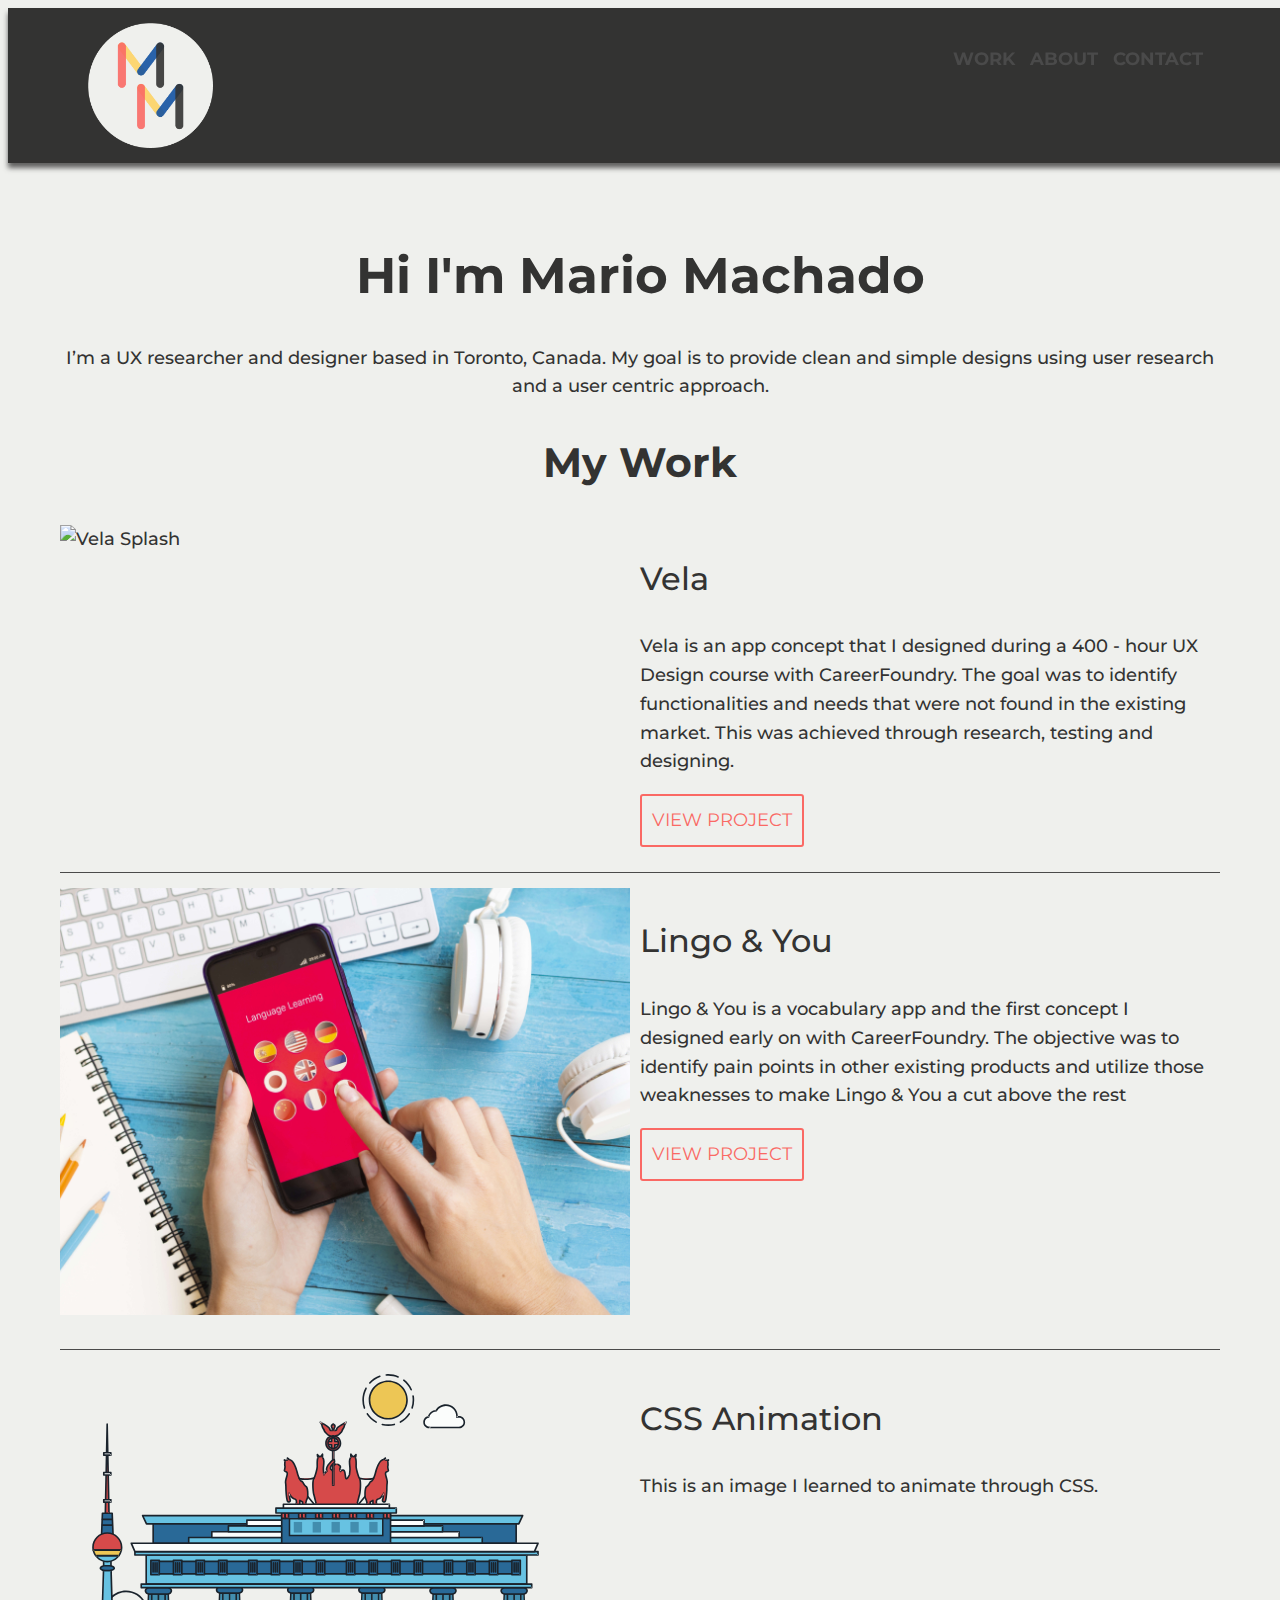
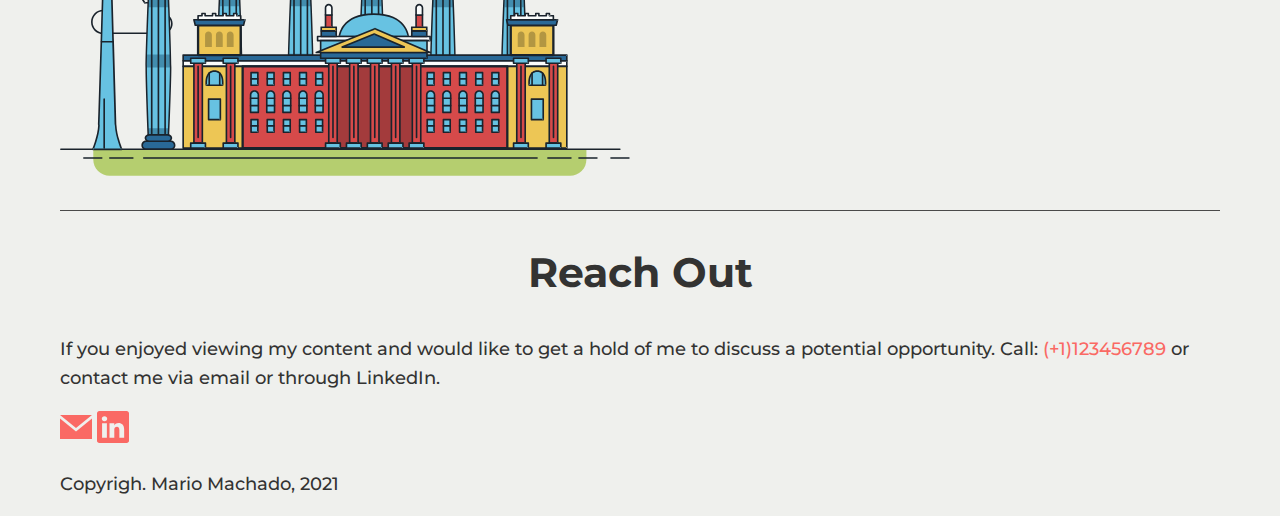
==== commit 1ba89126: "If applied this commit will apply JavaScript coding to this page" ====
--- a/index.html
+++ b/index.html
@@ -1059,6 +1059,8 @@
         </div>
         <p> Copyrigh. Mario Machado, 2021</p>
       </div>
-    </footer>
+     </footer>
+    <script src="js/scripts.js">
+   </script>
   </body>
 </html>
--- a/css/style.css
+++ b/css/style.css
@@ -298,7 +298,7 @@
   }
 [class*="col-"] {
   float: left;
-  margin-right: 10px;
+  padding-right: 10px;
 }
 
 #about h3{
@@ -324,7 +324,7 @@
     }
 [class*="col-"] {
       float: left;
-      margin-right: 10px;
+      padding-right: 10px;
     }
 .row::after {
       content: "";
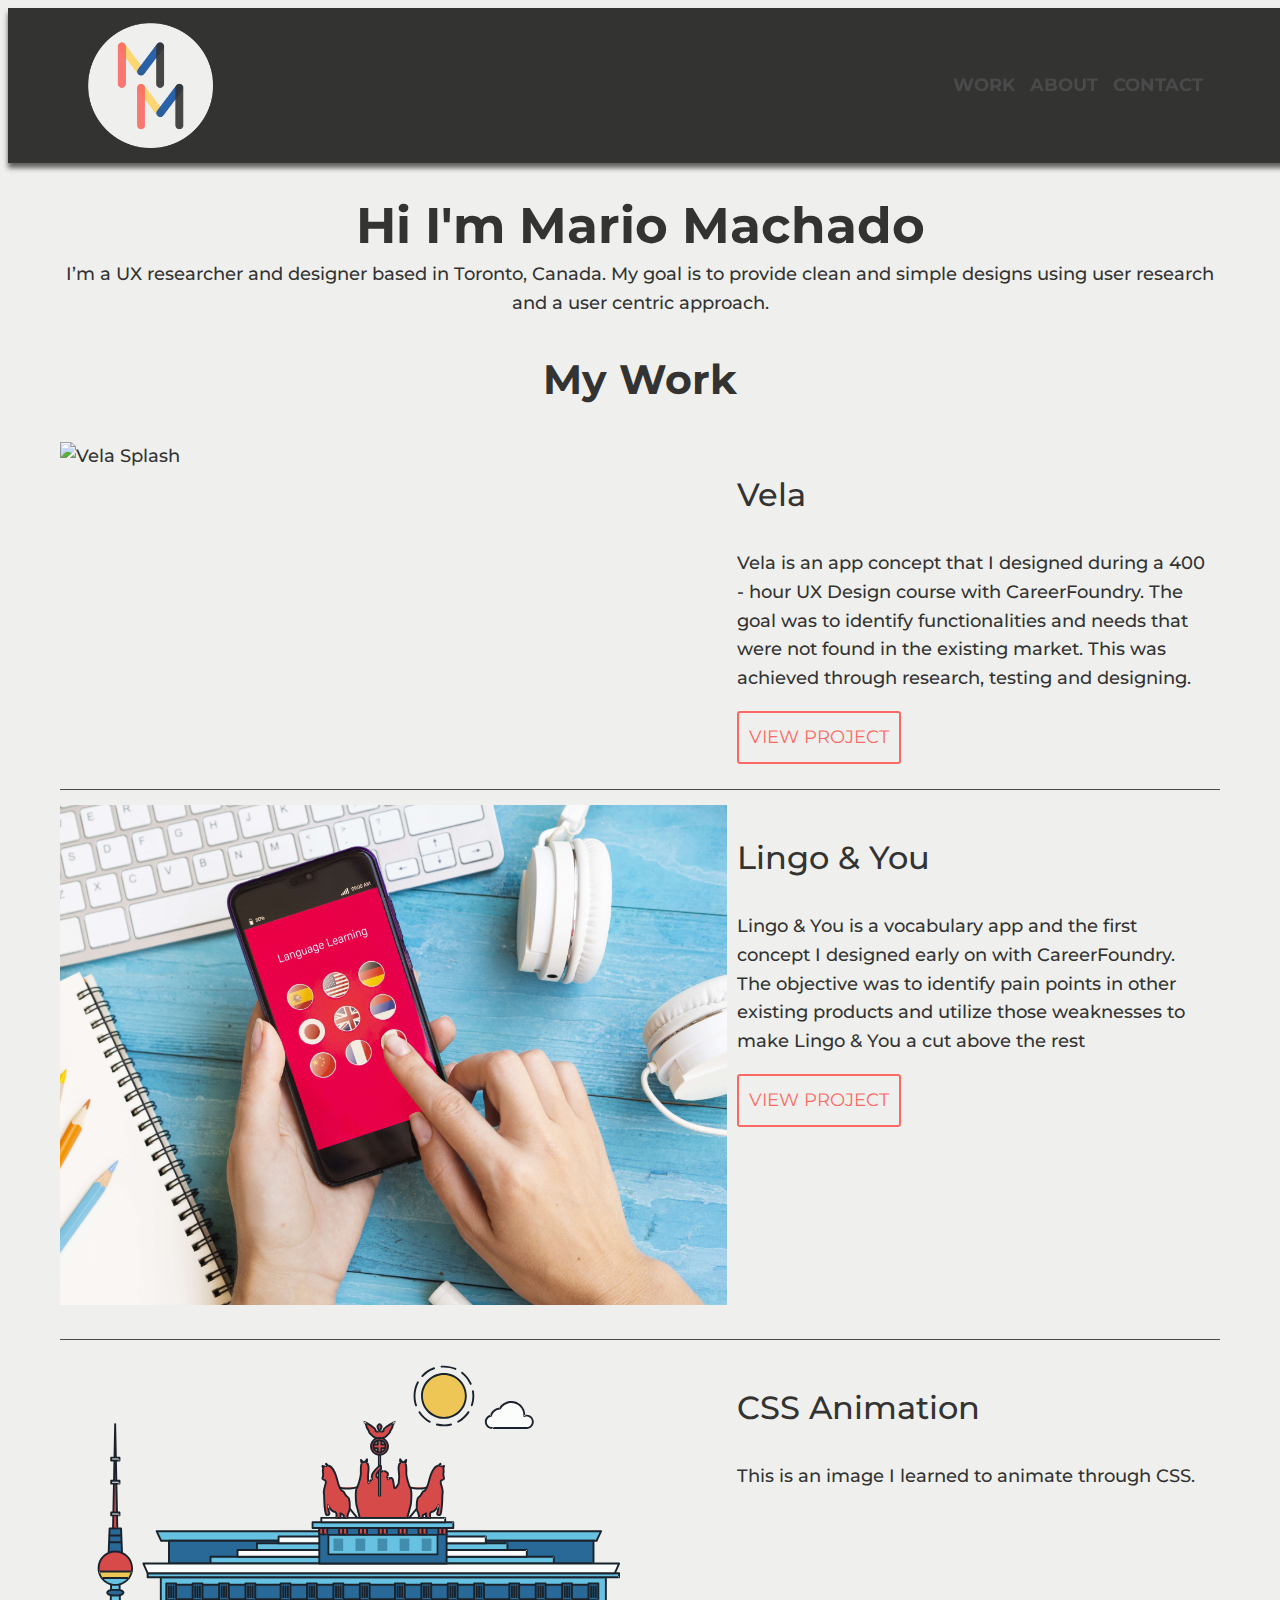
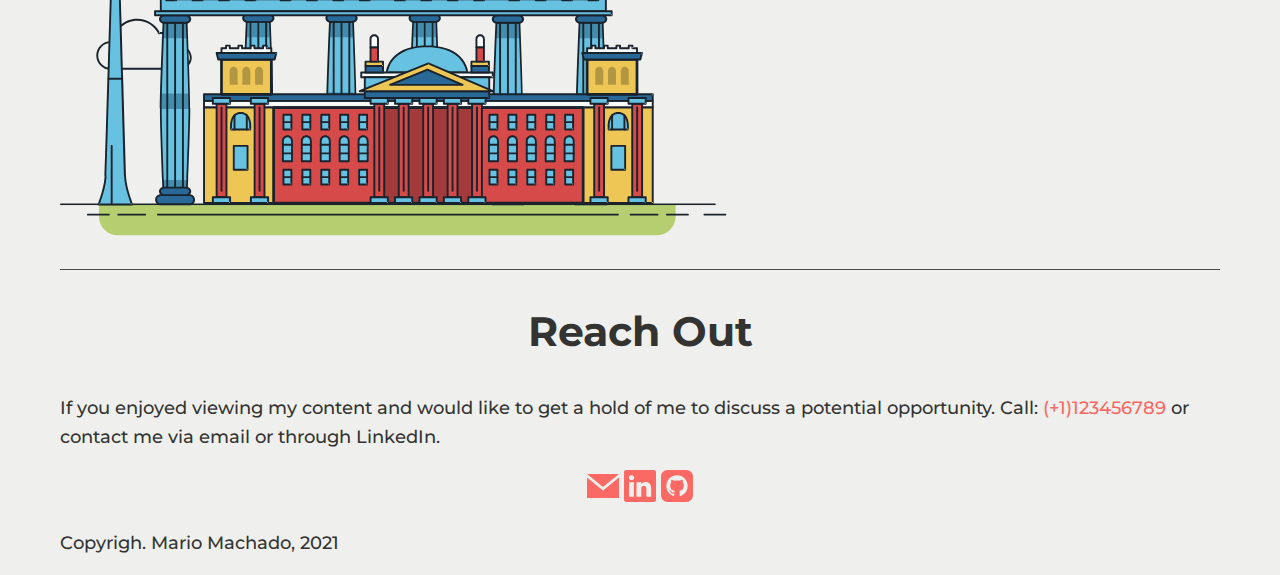
==== commit b3a8962f: "If applied this commit will add a new link in the footer" ====
--- a/index.html
+++ b/index.html
@@ -30,1037 +30,1045 @@
     </div>
   </header>
 
-    <div id="hero">
-      <div class="container">
-        <h1> Hi I'm Mario Machado </h1>
-        <span>
-          I’m a UX researcher and designer based in Toronto, Canada.
-          My goal is to provide clean and simple designs using user research and a user centric approach.
-        </span>
-      </div>
+  <div id="hero">
+    <div class="container">
+      <h1> Hi I'm Mario Machado </h1>
+      <span>
+        I’m a UX researcher and designer based in Toronto, Canada.
+        My goal is to provide clean and simple designs using user research and a user centric approach.
+      </span>
     </div>
+  </div>
 
-    <div id="project1">
-      <div class="container">
-        <h2> My Work </h2>
-        <div class="row">
-          <div class="column col-md-6 col-lg-7">
-            <picture>
-              <source srcset="img/vela/vph.png" media="(max-width:250px)">
-              <img src="img/vela/vph.png" alt="Vela Splash">
-            </picture>
-          </div>
-          <div class="column col-md-6 col-lg-5">
-            <h3> Vela </h3>
-            <p>
-              Vela is an app concept that I designed during a 400 - hour UX Design course
-              with CareerFoundry. The goal was to identify functionalities and needs that
-              were not found in the existing market. This was achieved through research,
-              testing and designing.
-            </p>
-            <a href="vela.html" class="button contact">View Project</a>
-          </div>
+  <div id="project1">
+    <div class="container">
+      <h2> My Work </h2>
+      <div class="row">
+        <div class="column col-sm-12 col-md-6 col-lg-7">
+          <picture>
+            <source srcset="img/vela/vph.png" media="(max-width:250px)">
+            <img src="img/vela/vph.png" alt="Vela Splash">
+          </picture>
+        </div>
+        <div class="column col-sm-12 col-md-6 col-lg-5">
+          <h3> Vela </h3>
+          <p>
+            Vela is an app concept that I designed during a 400 - hour UX Design course
+            with CareerFoundry. The goal was to identify functionalities and needs that
+            were not found in the existing market. This was achieved through research,
+            testing and designing.
+          </p>
+          <a href="vela.html" class="button contact">View Project</a>
         </div>
       </div>
     </div>
+  </div>
 
-    <div id="project2">
-      <div class="container">
-        <div class="row">
-          <div class="column col-md-6 col-lg-7">
-            <picture>
-              <source srcset="img/lingo/lh.jpeg" media="(max-width:1200px)">
-              <img src="img/lingo/lh.jpeg" alt="Lingo & You">
-            </picture>
-          </div>
-          <div class="column col-md-6 col-lg-5">
-            <h3> Lingo & You </h3>
-            <p>
-              Lingo & You is a vocabulary app and the first concept I designed early on with
-              CareerFoundry. The objective was to identify pain points in other existing
-              products and utilize those weaknesses to make Lingo & You a cut above the
-              rest
-            </p>
-            <a href="lingo.html" class="button contact">View Project</a>
-          </div>
+  <div id="project2">
+    <div class="container">
+      <div class="row">
+        <div class="column col-sm-12 col-md-6 col-lg-7">
+          <picture>
+            <source srcset="img/lingo/lh.jpeg" media="(max-width:1200px)">
+            <img src="img/lingo/lh.jpeg" alt="Lingo & You">
+          </picture>
+        </div>
+        <div class="column col-sm-12 col-md-6 col-lg-5">
+          <h3> Lingo & You </h3>
+          <p>
+            Lingo & You is a vocabulary app and the first concept I designed early on with
+            CareerFoundry. The objective was to identify pain points in other existing
+            products and utilize those weaknesses to make Lingo & You a cut above the
+            rest
+          </p>
+          <a href="lingo.html" class="button contact">View Project</a>
         </div>
       </div>
     </div>
+  </div>
 
-    <div id="project3">
-      <div class="container">
-        <div class="row">
-          <div class="column col-md-6 col-lg-7">
-            <svg xmlns="http://www.w3.org/2000/svg" class="berlin-illustration" viewBox="0 0 700 505" xmlns:xlink="http://www.w3.org/1999/xlink">
-                <defs>
-                  <polygon id="a" points=".06 231.917 .06 .929 688.717 .929 688.717 231.917" />
-                </defs>
-                <g fill="none" fill-rule="evenodd">
-                  <g transform="translate(0 241)" class="cloud-front">
-                    <path fill="#1A232C"
-                      d="M87.602,29 L87.602,28 C87.326,28.001 87.103,28.024 86.927,28.033 L86.979,29.031 L87.947,28.78 C85.741,20.282 78.041,14.002 68.852,14 C67.858,14 66.904,14.096 65.98,14.231 L66.125,15.22 L67.019,14.772 C62.626,6.015 53.567,0.001 43.102,0 C29.041,0.002 17.524,10.848 16.443,24.632 L17.44,24.71 L17.606,23.724 C16.803,23.589 15.969,23.5 15.102,23.5 C6.817,23.501 0.102,30.215 0.102,38.5 C0.102,46.785 6.817,53.499 15.102,53.5 L87.602,53.5 C94.644,53.499 100.351,47.792 100.352,40.75 C100.351,33.708 94.644,28.001 87.602,28 L87.602,30 C90.573,30 93.254,31.202 95.203,33.149 C97.15,35.097 98.351,37.778 98.352,40.75 C98.351,43.722 97.15,46.403 95.203,48.351 C93.254,50.298 90.573,51.5 87.602,51.5 L15.102,51.5 C11.509,51.5 8.265,50.046 5.909,47.692 C3.555,45.337 2.102,42.093 2.102,38.5 C2.102,34.907 3.555,31.663 5.909,29.308 C8.265,26.954 11.509,25.5 15.102,25.5 C15.831,25.5 16.553,25.575 17.273,25.697 C17.551,25.743 17.832,25.672 18.055,25.499 C18.277,25.325 18.414,25.07 18.436,24.789 C19.436,12.04 30.094,1.998 43.102,2 C52.786,1.999 61.163,7.564 65.231,15.669 C65.425,16.055 65.842,16.272 66.27,16.21 C67.132,16.084 67.988,16 68.852,16 C77.108,15.998 84.027,21.647 86.011,29.283 C86.13,29.741 86.557,30.054 87.031,30.03 C87.27,30.017 87.457,29.999 87.602,30 L87.602,29"
-                      transform="translate(38 36)" />
-                  </g>
-                  <path fill="#B5CE6F"
-                    d="M646.484,484.382 C646.484,489.501 644.531,494.62 640.627,498.525 C636.722,502.43 631.603,504.382 626.484,504.382 L60.873,504.382 C55.754,504.382 50.636,502.43 46.731,498.525 C42.826,494.62 40.873,489.501 40.873,484.382 L40.873,471.917 L646.484,471.917 L646.484,484.382" />
-                  <polyline fill="#67C2E2" points="334.824 185.029 101.449 185.029 106.209 195.08 563.438 195.08 568.2 185.029 334.824 185.029" />
-                  <path fill="#1A232C"
-                    d="M334.824,185.029 L334.824,184.029 L101.449,184.029 C101.104,184.029 100.788,184.203 100.604,184.494 C100.42,184.785 100.398,185.146 100.545,185.457 L105.306,195.508 C105.471,195.856 105.824,196.079 106.209,196.079 L563.438,196.079 C563.824,196.079 564.177,195.856 564.342,195.508 L569.104,185.457 C569.251,185.146 569.229,184.785 569.045,184.494 C568.861,184.203 568.544,184.029 568.2,184.029 L334.824,184.029 L334.824,186.029 L566.62,186.029 L562.806,194.08 L106.842,194.08 L103.029,186.029 L334.824,186.029 L334.824,185.029" />
-                  <polygon fill="#296997" points="114.416 218.974 560.222 218.974 560.222 195.08 114.416 195.08" />
-                  <path fill="#1A232C"
-                    d="M560.222,218.974 L560.222,217.974 L115.416,217.974 L115.416,196.079 L559.222,196.079 L559.222,218.974 L560.222,218.974 L560.222,217.974 L560.222,218.974 L561.222,218.974 L561.222,195.08 C561.222,194.816 561.115,194.559 560.929,194.372 C560.742,194.186 560.485,194.08 560.222,194.08 L114.416,194.08 C114.152,194.08 113.895,194.186 113.708,194.372 C113.522,194.559 113.416,194.816 113.416,195.08 L113.416,218.974 C113.416,219.237 113.522,219.495 113.708,219.681 C113.895,219.867 114.152,219.974 114.416,219.974 L560.222,219.974 C560.485,219.974 560.742,219.867 560.929,219.681 C561.115,219.495 561.222,219.237 561.222,218.974 L560.222,218.974" />
-                  <polygon fill="#67C2E2" points="105.85 269.08 573.225 269.08 573.225 233.398 105.85 233.398" />
-                  <path fill="#1A232C"
-                    d="M573.225,233.398 L573.225,232.398 L105.85,232.398 C105.587,232.398 105.329,232.505 105.143,232.691 C104.957,232.877 104.85,233.134 104.85,233.398 L104.85,269.08 C104.85,269.344 104.957,269.601 105.143,269.788 C105.329,269.974 105.587,270.08 105.85,270.08 L573.225,270.08 C573.488,270.08 573.745,269.974 573.932,269.788 C574.118,269.601 574.225,269.344 574.225,269.08 L574.225,233.398 C574.225,233.134 574.118,232.877 573.932,232.691 C573.745,232.505 573.488,232.398 573.225,232.398 L573.225,233.398 L572.225,233.398 L572.225,268.08 L106.85,268.08 L106.85,234.398 L573.225,234.398 L573.225,233.398 L572.225,233.398 L573.225,233.398" />
-                  <polygon fill="#296997" points="116.751 256.508 562.557 256.508 562.557 241.243 116.751 241.243" />
-                  <path fill="#1A232C"
-                    d="M562.557,256.508 L562.557,255.508 L117.75,255.508 L117.75,242.243 L561.557,242.243 L561.557,256.508 L562.557,256.508 L562.557,255.508 L562.557,256.508 L563.557,256.508 L563.557,241.243 C563.557,240.979 563.45,240.722 563.264,240.535 C563.078,240.349 562.82,240.243 562.557,240.243 L116.75,240.243 C116.487,240.243 116.23,240.349 116.043,240.535 C115.857,240.722 115.751,240.979 115.751,241.243 L115.751,256.508 C115.751,256.771 115.857,257.029 116.043,257.215 C116.23,257.401 116.487,257.508 116.751,257.508 L562.557,257.508 C562.82,257.508 563.077,257.401 563.264,257.215 C563.45,257.029 563.557,256.771 563.557,256.508 L562.557,256.508" />
-                  <polygon fill="#67C2E2" points="158.07 218.974 518.563 218.974 518.563 211.858 158.07 211.858" />
-                  <path fill="#1A232C"
-                    d="M518.563,211.858 L518.563,210.858 L158.07,210.858 C157.807,210.858 157.549,210.964 157.363,211.151 C157.177,211.337 157.07,211.594 157.07,211.858 L157.07,218.974 C157.07,219.237 157.177,219.495 157.363,219.681 C157.549,219.867 157.807,219.974 158.07,219.974 L518.563,219.974 C518.826,219.974 519.083,219.867 519.27,219.681 C519.456,219.495 519.562,219.237 519.562,218.974 L519.562,211.858 C519.562,211.594 519.456,211.337 519.27,211.151 C519.083,210.964 518.826,210.858 518.563,210.858 L518.563,211.858 L517.563,211.858 L517.563,217.974 L159.07,217.974 L159.07,212.858 L518.563,212.858 L518.563,211.858 L517.563,211.858 L518.563,211.858" />
-                  <polygon fill="#FBFDFC" points="186.438 211.858 490.194 211.858 490.194 204.741 186.438 204.741" />
-                  <path fill="#1A232C"
-                    d="M490.194,204.741 L490.194,203.741 L186.438,203.741 C186.175,203.741 185.917,203.848 185.731,204.034 C185.545,204.221 185.438,204.478 185.438,204.741 L185.438,211.858 C185.438,212.121 185.545,212.379 185.731,212.565 C185.917,212.751 186.175,212.858 186.438,212.858 L490.194,212.858 C490.458,212.858 490.715,212.751 490.902,212.565 C491.088,212.379 491.194,212.121 491.194,211.858 L491.194,204.741 C491.194,204.478 491.088,204.221 490.902,204.034 C490.715,203.848 490.458,203.741 490.194,203.741 L490.194,204.741 L489.194,204.741 L489.194,210.858 L187.438,210.858 L187.438,205.741 L490.194,205.741 L490.194,204.741 L489.194,204.741 L490.194,204.741" />
-                  <polygon fill="#67C2E2" points="206.805 204.741 469.828 204.741 469.828 197.624 206.805 197.624" />
-                  <path fill="#1A232C"
-                    d="M469.828,197.624 L469.828,196.624 L206.805,196.624 C206.541,196.624 206.284,196.731 206.098,196.917 C205.911,197.103 205.805,197.361 205.805,197.624 L205.805,204.741 C205.805,205.005 205.911,205.262 206.098,205.449 C206.284,205.635 206.541,205.741 206.805,205.741 L469.828,205.741 C470.091,205.741 470.349,205.635 470.535,205.449 C470.722,205.262 470.828,205.005 470.828,204.741 L470.828,197.624 C470.828,197.361 470.722,197.103 470.535,196.917 C470.349,196.731 470.091,196.624 469.828,196.624 L469.828,197.624 L468.828,197.624 L468.828,203.741 L207.805,203.741 L207.805,198.624 L469.828,198.624 L469.828,197.624 L468.828,197.624 L469.828,197.624" />
-                  <polygon fill="#FBFDFC" points="229.521 197.624 447.111 197.624 447.111 190.509 229.521 190.509" />
-                  <path fill="#1A232C"
-                    d="M447.111,190.509 L447.111,189.509 L229.521,189.509 C229.258,189.509 229,189.616 228.814,189.802 C228.628,189.988 228.521,190.246 228.521,190.509 L228.521,197.624 C228.521,197.888 228.628,198.145 228.814,198.332 C229,198.518 229.258,198.624 229.521,198.624 L447.111,198.624 C447.375,198.624 447.632,198.518 447.818,198.332 C448.005,198.145 448.111,197.888 448.111,197.624 L448.111,190.509 C448.111,190.246 448.005,189.988 447.818,189.802 C447.632,189.616 447.375,189.509 447.111,189.509 L447.111,190.509 L446.111,190.509 L446.111,196.624 L230.521,196.624 L230.521,191.509 L447.111,191.509 L447.111,190.509 L446.111,190.509 L447.111,190.509" />
-                  <path fill="#67C2E2"
-                    d="M135.607,355.447 C135.163,337.766 134.264,313.326 133.648,297.387 C133.274,287.721 133.004,281.18 133.004,281.18 L108.722,281.18 C108.722,281.18 108.452,287.721 108.079,297.387 C107.462,313.326 106.563,337.766 106.119,355.447 C105.953,362.059 105.85,367.732 105.85,371.653 L105.85,371.654 C105.85,386.117 107.243,424.332 108.089,446.189 C108.457,455.706 108.722,462.126 108.722,462.126 L133.004,462.126 C133.004,462.126 133.269,455.706 133.637,446.189 C134.482,424.332 135.876,386.117 135.876,371.654 L135.876,371.653 C135.876,367.732 135.773,362.059 135.607,355.447" />
-                  <path fill="#428DAE"
-                    d="M133.648 297.387L108.079 297.387C108.452 287.721 108.722 281.18 108.722 281.18L133.004 281.18C133.004 281.18 133.274 287.721 133.648 297.387M135.876 371.654L105.85 371.654 105.85 371.653C105.85 367.732 105.953 362.059 106.119 355.447L135.607 355.447C135.773 362.059 135.876 367.732 135.876 371.653L135.876 371.654M133.004 462.126L108.722 462.126C108.722 462.126 108.457 455.706 108.089 446.189L133.637 446.189C133.269 455.706 133.004 462.126 133.004 462.126" />
-                  <path fill="#1A232C"
-                    d="M109.612,461.199 L132.114,461.199 C132.447,453.007 134.949,390.886 134.949,371.653 C134.949,352.42 132.447,290.299 132.114,282.108 L109.612,282.108 C109.279,290.299 106.778,352.42 106.778,371.653 C106.778,390.886 109.279,453.007 109.612,461.199 Z M133.895,463.054 L107.832,463.054 L107.794,462.164 C107.766,461.466 104.922,392.193 104.922,371.653 C104.922,351.114 107.766,281.839 107.794,281.142 L107.832,280.252 L133.895,280.252 L133.931,281.142 C133.96,281.839 136.804,351.114 136.804,371.653 C136.804,392.193 133.96,461.466 133.931,462.164 L133.895,463.054 L133.895,463.054 Z" />
-                  <path fill="#1A232C"
-                    d="M111.638 281.18L111.638 462.126C111.638 462.679 112.086 463.126 112.638 463.126 113.19 463.126 113.638 462.679 113.638 462.126L113.638 281.18C113.638 280.628 113.19 280.18 112.638 280.18 112.086 280.18 111.638 280.628 111.638 281.18M119.863 281.18L119.863 462.126C119.863 462.679 120.311 463.126 120.863 463.126 121.416 463.126 121.863 462.679 121.863 462.126L121.863 281.18C121.863 280.628 121.416 280.18 120.863 280.18 120.311 280.18 119.863 280.628 119.863 281.18M128.088 281.18L128.088 462.126C128.088 462.679 128.536 463.126 129.088 463.126 129.64 463.126 130.088 462.679 130.088 462.126L130.088 281.18C130.088 280.628 129.64 280.18 129.088 280.18 128.536 280.18 128.088 280.628 128.088 281.18" />
-                  <path fill="#296997"
-                    d="M136.79,277.265 C136.79,279.418 134.675,281.18 132.09,281.18 L109.636,281.18 C107.051,281.18 104.936,279.418 104.936,277.265 C104.936,275.111 107.051,273.349 109.636,273.349 L132.09,273.349 C134.675,273.349 136.79,275.111 136.79,277.265" />
-                  <path fill="#1A232C"
-                    d="M136.79,277.265 L135.79,277.265 C135.789,278.005 135.433,278.704 134.769,279.262 C134.109,279.814 133.155,280.181 132.09,280.18 L109.636,280.18 C108.571,280.181 107.617,279.814 106.956,279.262 C106.293,278.704 105.936,278.005 105.936,277.265 C105.936,276.524 106.293,275.825 106.957,275.267 C107.617,274.715 108.571,274.348 109.636,274.349 L132.09,274.349 C133.155,274.348 134.109,274.716 134.769,275.267 C135.433,275.825 135.789,276.524 135.79,277.265 L137.79,277.265 C137.791,275.851 137.09,274.593 136.049,273.731 C135.006,272.863 133.61,272.35 132.09,272.349 L109.636,272.349 C108.116,272.35 106.72,272.863 105.676,273.731 C104.636,274.593 103.935,275.851 103.936,277.265 C103.935,278.678 104.636,279.937 105.677,280.798 C106.72,281.666 108.116,282.179 109.636,282.18 L132.09,282.18 C133.61,282.179 135.006,281.666 136.049,280.798 C137.09,279.937 137.791,278.678 137.79,277.265 L136.79,277.265" />
-                  <path fill="#296997"
-                    d="M140.775,467.217 C140.775,469.803 138.661,471.917 136.076,471.917 L105.65,471.917 C103.065,471.917 100.951,469.803 100.951,467.217 L100.951,466.825 C100.951,464.241 103.065,462.126 105.65,462.126 L136.076,462.126 C138.661,462.126 140.775,464.241 140.775,466.825 L140.775,467.217" />
-                  <path fill="#1A232C"
-                    d="M140.775,467.217 L139.775,467.217 C139.775,468.235 139.361,469.155 138.688,469.83 C138.013,470.503 137.093,470.917 136.076,470.917 L105.65,470.917 C104.633,470.917 103.713,470.504 103.038,469.83 C102.365,469.155 101.951,468.235 101.951,467.217 L101.951,466.825 C101.951,465.808 102.365,464.889 103.038,464.214 C103.713,463.54 104.633,463.127 105.65,463.126 L136.076,463.126 C137.093,463.127 138.013,463.54 138.688,464.214 C139.362,464.889 139.775,465.808 139.775,466.825 L139.775,467.217 L141.775,467.217 L141.775,466.825 C141.772,463.684 139.217,461.13 136.076,461.126 L105.65,461.126 C102.509,461.13 99.955,463.684 99.951,466.825 L99.951,467.217 C99.954,470.36 102.509,472.914 105.65,472.917 L136.076,472.917 C139.217,472.914 141.772,470.36 141.775,467.217 L140.775,467.217" />
-                  <path fill="#296997"
-                    d="M136.79,458.208 C136.79,460.363 134.675,462.126 132.09,462.126 L109.636,462.126 C107.051,462.126 104.936,460.363 104.936,458.208 C104.936,456.057 107.051,454.292 109.636,454.292 L132.09,454.292 C134.675,454.292 136.79,456.057 136.79,458.208" />
-                  <path fill="#1A232C"
-                    d="M136.79,458.208 L135.79,458.208 C135.789,458.949 135.432,459.649 134.769,460.207 C134.108,460.76 133.154,461.128 132.09,461.126 L109.636,461.126 C108.572,461.128 107.617,460.76 106.957,460.207 C106.293,459.649 105.936,458.949 105.936,458.208 C105.936,457.47 106.293,456.77 106.957,456.212 C107.617,455.659 108.572,455.291 109.636,455.292 L132.09,455.292 C133.154,455.291 134.108,455.659 134.769,456.212 C135.433,456.77 135.789,457.47 135.79,458.208 L137.79,458.208 C137.791,456.796 137.09,455.538 136.05,454.675 C135.006,453.808 133.61,453.294 132.09,453.292 L109.636,453.292 C108.115,453.294 106.719,453.808 105.676,454.675 C104.636,455.538 103.935,456.796 103.936,458.208 C103.935,459.622 104.636,460.881 105.676,461.743 C106.72,462.611 108.116,463.125 109.636,463.126 L132.09,463.126 C133.61,463.125 135.006,462.611 136.05,461.743 C137.09,460.881 137.791,459.622 137.79,458.208 L136.79,458.208" />
-                  <path fill="#67C2E2"
-                    d="M572.471,355.447 C572.025,337.766 571.126,313.326 570.51,297.387 C570.137,287.721 569.867,281.18 569.867,281.18 L545.585,281.18 C545.585,281.18 545.315,287.721 544.942,297.387 C544.326,313.326 543.427,337.766 542.981,355.447 C542.815,362.059 542.713,367.732 542.713,371.653 L542.713,371.654 C542.713,386.117 544.107,424.332 544.952,446.189 C545.32,455.706 545.585,462.126 545.585,462.126 L569.867,462.126 C569.867,462.126 570.132,455.706 570.499,446.189 C571.346,424.332 572.739,386.117 572.739,371.654 L572.739,371.653 C572.739,367.732 572.637,362.059 572.471,355.447" />
-                  <path fill="#428DAE"
-                    d="M569.582 297.387L566.951 297.387 566.951 282.108 568.977 282.108C569.063 284.206 569.29 289.841 569.582 297.387M564.951 297.387L545.871 297.387C546.162 289.841 546.39 284.206 546.476 282.108L564.951 282.108 564.951 297.387M571.8 369.187L566.951 369.187 566.951 356.265 571.562 356.265C571.685 361.272 571.771 365.701 571.8 369.187M564.951 369.187L543.653 369.187C543.684 365.512 543.777 360.79 543.912 355.447L553.551 355.447 553.551 356.265 564.951 356.265 564.951 369.187" />
-                  <path fill="#1A232C"
-                    d="M546.476,461.199 L568.977,461.199 C569.31,453.007 571.812,390.886 571.812,371.653 C571.812,352.42 569.31,290.299 568.977,282.108 L546.476,282.108 C546.142,290.299 543.642,352.42 543.642,371.653 C543.642,390.886 546.142,453.007 546.476,461.199 M570.758,463.054 L544.694,463.054 L544.658,462.164 C544.629,461.466 541.785,392.193 541.785,371.653 C541.785,351.114 544.629,281.839 544.658,281.142 L544.694,280.252 L570.758,280.252 L570.795,281.142 C570.823,281.839 573.667,351.114 573.667,371.653 C573.667,392.193 570.823,461.466 570.795,462.164 L570.758,463.054" />
-                  <path fill="#1A232C"
-                    d="M548.501 281.18L548.501 462.126C548.501 462.679 548.949 463.126 549.501 463.126 550.053 463.126 550.501 462.679 550.501 462.126L550.501 281.18C550.501 280.628 550.053 280.18 549.501 280.18 548.949 280.18 548.501 280.628 548.501 281.18M556.727 281.18L556.727 462.126C556.727 462.679 557.174 463.126 557.727 463.126 558.279 463.126 558.727 462.679 558.727 462.126L558.727 281.18C558.727 280.628 558.279 280.18 557.727 280.18 557.174 280.18 556.727 280.628 556.727 281.18M564.951 281.18L564.951 462.126C564.951 462.679 565.399 463.126 565.951 463.126 566.503 463.126 566.951 462.679 566.951 462.126L566.951 281.18C566.951 280.628 566.503 280.18 565.951 280.18 565.399 280.18 564.951 280.628 564.951 281.18" />
-                  <path fill="#296997"
-                    d="M573.653,277.265 C573.653,279.418 571.537,281.18 568.953,281.18 L546.499,281.18 C543.915,281.18 541.799,279.418 541.799,277.265 C541.799,275.111 543.915,273.349 546.499,273.349 L568.953,273.349 C571.537,273.349 573.653,275.111 573.653,277.265" />
-                  <path fill="#1A232C"
-                    d="M573.653,277.265 L572.653,277.265 C572.653,278.005 572.296,278.704 571.632,279.262 C570.972,279.814 570.017,280.181 568.953,280.18 L546.499,280.18 C545.435,280.181 544.48,279.814 543.82,279.262 C543.156,278.704 542.8,278.005 542.799,277.265 C542.8,276.525 543.156,275.825 543.82,275.267 C544.481,274.715 545.435,274.348 546.499,274.349 L568.953,274.349 C570.017,274.348 570.972,274.715 571.632,275.267 C572.296,275.825 572.653,276.525 572.653,277.265 L574.653,277.265 C574.654,275.851 573.953,274.593 572.912,273.731 C571.869,272.863 570.473,272.35 568.953,272.349 L546.499,272.349 C544.979,272.35 543.583,272.863 542.54,273.731 C541.499,274.593 540.798,275.851 540.799,277.265 C540.798,278.679 541.499,279.937 542.54,280.798 C543.583,281.666 544.979,282.179 546.499,282.18 L568.953,282.18 C570.473,282.179 571.869,281.666 572.912,280.798 C573.953,279.937 574.654,278.679 574.653,277.265 L573.653,277.265" />
-                  <path fill="#296997"
-                    d="M577.639,467.217 C577.639,469.803 575.524,471.917 572.938,471.917 L542.514,471.917 C539.929,471.917 537.813,469.803 537.813,467.217 L537.813,466.825 C537.813,464.241 539.929,462.126 542.514,462.126 L572.938,462.126 C575.524,462.126 577.639,464.241 577.639,466.825 L577.639,467.217" />
-                  <path fill="#1A232C"
-                    d="M577.639,467.217 L576.639,467.217 C576.638,468.235 576.225,469.155 575.551,469.83 C574.876,470.503 573.956,470.917 572.938,470.917 L542.514,470.917 C541.497,470.917 540.576,470.503 539.901,469.83 C539.227,469.155 538.814,468.234 538.813,467.217 L538.813,466.825 C538.814,465.808 539.227,464.889 539.901,464.214 C540.576,463.54 541.497,463.127 542.514,463.126 L572.938,463.126 C573.956,463.127 574.876,463.54 575.551,464.214 C576.225,464.888 576.638,465.808 576.639,466.825 L576.639,467.217 L578.639,467.217 L578.639,466.825 C578.635,463.684 576.081,461.13 572.938,461.126 L542.514,461.126 C539.372,461.13 536.817,463.684 536.813,466.825 L536.813,467.217 C536.817,470.36 539.372,472.914 542.514,472.917 L572.938,472.917 C576.081,472.914 578.635,470.359 578.639,467.217 L577.639,467.217" />
-                  <path fill="#296997"
-                    d="M573.653,458.208 C573.653,460.363 571.537,462.126 568.953,462.126 L546.499,462.126 C543.915,462.126 541.799,460.363 541.799,458.208 C541.799,456.057 543.915,454.292 546.499,454.292 L568.953,454.292 C571.537,454.292 573.653,456.057 573.653,458.208" />
-                  <path fill="#1A232C"
-                    d="M573.653,458.208 L572.653,458.208 C572.653,458.949 572.296,459.649 571.632,460.207 C570.971,460.76 570.017,461.128 568.953,461.126 L546.499,461.126 C545.435,461.128 544.481,460.76 543.82,460.207 C543.157,459.649 542.799,458.949 542.799,458.208 C542.799,457.47 543.156,456.77 543.82,456.212 C544.481,455.659 545.435,455.291 546.499,455.292 L568.953,455.292 C570.017,455.291 570.971,455.659 571.632,456.212 C572.296,456.77 572.653,457.47 572.653,458.208 L574.653,458.208 C574.654,456.796 573.953,455.538 572.912,454.675 C571.869,453.808 570.473,453.294 568.953,453.292 L546.499,453.292 C544.979,453.294 543.583,453.808 542.54,454.675 C541.499,455.538 540.798,456.796 540.799,458.208 C540.798,459.622 541.499,460.881 542.54,461.743 C543.583,462.611 544.979,463.125 546.499,463.126 L568.953,463.126 C570.473,463.125 571.869,462.611 572.912,461.743 C573.953,460.881 574.654,459.622 574.653,458.208 L573.653,458.208" />
-                  <path fill="#67C2E2"
-                    d="M485.098,355.447 C484.654,337.766 483.753,313.326 483.137,297.387 C482.764,287.721 482.494,281.18 482.494,281.18 L458.213,281.18 C458.213,281.18 457.942,287.721 457.569,297.387 C456.953,313.326 456.055,337.766 455.608,355.447 C455.443,362.059 455.34,367.732 455.34,371.653 L455.34,371.654 C455.34,386.117 456.733,424.332 457.58,446.189 C457.948,455.706 458.213,462.126 458.213,462.126 L482.494,462.126 C482.494,462.126 482.759,455.706 483.126,446.189 C483.973,424.332 485.366,386.117 485.366,371.654 L485.366,371.653 C485.366,367.732 485.265,362.059 485.098,355.447" />
-                  <path fill="#428DAE"
-                    d="M483.137 297.387L457.569 297.387C457.942 287.721 458.213 281.18 458.213 281.18L482.494 281.18C482.494 281.18 482.764 287.721 483.137 297.387M485.355 369.187L455.351 369.187C455.382 365.502 455.475 360.78 455.608 355.447L485.098 355.447C485.232 360.78 485.325 365.502 485.355 369.187" />
-                  <path fill="#1A232C"
-                    d="M459.103,461.199 L481.605,461.199 C481.938,453.007 484.439,390.886 484.439,371.653 C484.439,352.42 481.938,290.299 481.605,282.108 L459.103,282.108 C458.769,290.299 456.268,352.42 456.268,371.653 C456.268,390.886 458.769,453.007 459.103,461.199 Z M483.386,463.054 L457.321,463.054 L457.285,462.164 C457.256,461.466 454.412,392.193 454.412,371.653 C454.412,351.114 457.256,281.839 457.285,281.142 L457.321,280.252 L483.386,280.252 L483.422,281.142 C483.45,281.839 486.294,351.114 486.294,371.653 C486.294,392.193 483.45,461.466 483.422,462.164 L483.386,463.054 L483.386,463.054 Z" />
-                  <path fill="#1A232C"
-                    d="M461.128 281.18L461.128 462.126C461.128 462.679 461.576 463.126 462.128 463.126 462.68 463.126 463.128 462.679 463.128 462.126L463.128 281.18C463.128 280.628 462.68 280.18 462.128 280.18 461.576 280.18 461.128 280.628 461.128 281.18M469.354 281.18L469.354 462.126C469.354 462.679 469.801 463.126 470.354 463.126 470.906 463.126 471.354 462.679 471.354 462.126L471.354 281.18C471.354 280.628 470.906 280.18 470.354 280.18 469.801 280.18 469.354 280.628 469.354 281.18M477.578 281.18L477.578 462.126C477.578 462.679 478.026 463.126 478.578 463.126 479.13 463.126 479.578 462.679 479.578 462.126L479.578 281.18C479.578 280.628 479.13 280.18 478.578 280.18 478.026 280.18 477.578 280.628 477.578 281.18" />
-                  <path fill="#296997"
-                    d="M486.281,277.265 C486.281,279.418 484.164,281.18 481.58,281.18 L459.126,281.18 C456.542,281.18 454.426,279.418 454.426,277.265 C454.426,275.111 456.542,273.349 459.126,273.349 L481.58,273.349 C484.164,273.349 486.281,275.111 486.281,277.265" />
-                  <path fill="#1A232C"
-                    d="M486.281,277.265 L485.281,277.265 C485.281,278.005 484.924,278.704 484.26,279.262 C483.599,279.814 482.644,280.181 481.58,280.18 L459.126,280.18 C458.062,280.181 457.107,279.814 456.447,279.262 C455.783,278.704 455.427,278.005 455.426,277.265 C455.427,276.525 455.783,275.825 456.447,275.267 C457.108,274.715 458.062,274.348 459.126,274.349 L481.58,274.349 C482.644,274.348 483.599,274.716 484.26,275.268 C484.924,275.825 485.281,276.525 485.281,277.265 L487.281,277.265 C487.282,275.851 486.58,274.593 485.54,273.731 C484.496,272.863 483.1,272.35 481.58,272.349 L459.126,272.349 C457.606,272.35 456.21,272.863 455.167,273.731 C454.126,274.593 453.425,275.851 453.426,277.265 C453.425,278.679 454.126,279.937 455.167,280.798 C456.21,281.666 457.606,282.179 459.126,282.18 L481.58,282.18 C483.1,282.179 484.496,281.666 485.54,280.799 C486.58,279.937 487.282,278.679 487.281,277.265 L486.281,277.265" />
-                  <path fill="#296997"
-                    d="M490.266,467.217 C490.266,469.803 488.151,471.917 485.565,471.917 L455.141,471.917 C452.556,471.917 450.44,469.803 450.44,467.217 L450.44,466.825 C450.44,464.241 452.556,462.126 455.141,462.126 L485.565,462.126 C488.151,462.126 490.266,464.241 490.266,466.825 L490.266,467.217" />
-                  <path fill="#1A232C"
-                    d="M490.266,467.217 L489.266,467.217 C489.265,468.235 488.852,469.155 488.178,469.83 C487.503,470.503 486.583,470.917 485.565,470.917 L455.141,470.917 C454.124,470.917 453.203,470.503 452.528,469.83 C451.854,469.155 451.441,468.234 451.44,467.217 L451.44,466.825 C451.441,465.808 451.854,464.889 452.528,464.214 C453.203,463.54 454.124,463.127 455.141,463.126 L485.565,463.126 C486.583,463.127 487.503,463.54 488.178,464.214 C488.852,464.888 489.265,465.808 489.266,466.825 L489.266,467.217 L491.266,467.217 L491.266,466.825 C491.262,463.684 488.708,461.13 485.565,461.126 L455.141,461.126 C451.999,461.13 449.444,463.684 449.44,466.825 L449.44,467.217 C449.444,470.36 451.999,472.914 455.141,472.917 L485.565,472.917 C488.708,472.914 491.262,470.359 491.266,467.217 L490.266,467.217" />
-                  <path fill="#296997"
-                    d="M486.281,458.208 C486.281,460.363 484.164,462.126 481.58,462.126 L459.126,462.126 C456.542,462.126 454.426,460.363 454.426,458.208 C454.426,456.057 456.542,454.292 459.126,454.292 L481.58,454.292 C484.164,454.292 486.281,456.057 486.281,458.208" />
-                  <path fill="#1A232C"
-                    d="M486.281,458.208 L485.281,458.208 C485.281,458.949 484.923,459.649 484.26,460.207 C483.599,460.76 482.644,461.128 481.58,461.126 L459.126,461.126 C458.062,461.128 457.108,460.76 456.447,460.207 C455.784,459.649 455.427,458.949 455.426,458.208 C455.426,457.47 455.783,456.77 456.447,456.212 C457.108,455.659 458.062,455.291 459.126,455.292 L481.58,455.292 C482.644,455.291 483.598,455.659 484.26,456.212 C484.924,456.77 485.281,457.47 485.281,458.208 L487.281,458.208 C487.282,456.795 486.58,455.538 485.54,454.675 C484.496,453.808 483.1,453.294 481.58,453.292 L459.126,453.292 C457.606,453.294 456.21,453.808 455.167,454.675 C454.126,455.538 453.425,456.796 453.426,458.208 C453.425,459.622 454.126,460.881 455.167,461.743 C456.21,462.611 457.606,463.125 459.126,463.126 L481.58,463.126 C483.1,463.125 484.496,462.611 485.54,461.743 C486.581,460.881 487.282,459.622 487.281,458.208 L486.281,458.208" />
-                  <path fill="#67C2E2"
-                    d="M397.726,354.466 C397.28,336.787 396.381,312.346 395.765,296.407 C395.392,286.742 395.122,280.2 395.122,280.2 L370.84,280.2 C370.84,280.2 370.57,286.742 370.197,296.407 C369.581,312.346 368.682,336.787 368.236,354.466 C368.07,361.078 367.968,366.751 367.968,370.672 L367.968,370.673 C367.968,385.136 369.361,423.352 370.207,445.208 C370.575,454.726 370.84,461.146 370.84,461.146 L395.122,461.146 C395.122,461.146 395.386,454.726 395.754,445.208 C396.601,423.352 397.994,385.136 397.994,370.673 L397.994,370.672 C397.994,366.751 397.892,361.078 397.726,354.466" />
-                  <path fill="#428DAE"
-                    d="M394.837 296.407L392.206 296.407 392.206 281.127 394.233 281.127C394.318 283.225 394.545 288.861 394.837 296.407L394.837 296.407zM383.981 296.407L390.206 296.407 390.206 281.127 383.981 281.127 383.981 296.407zM375.756 296.407L381.98 296.407 381.98 281.127 375.756 281.127 375.756 296.407zM373.756 296.407L371.126 296.407C371.417 288.861 371.645 283.225 371.73 281.127L373.756 281.127 373.756 296.407 373.756 296.407zM397.062 369.187L392.206 369.187 392.206 354.466 396.796 354.466C396.943 360.298 397.041 365.389 397.062 369.187L397.062 369.187zM383.981 369.187L390.206 369.187 390.206 354.466 383.981 354.466 383.981 369.187zM375.756 369.187L381.98 369.187 381.98 354.466 375.756 354.466 375.756 369.187zM373.756 369.187L368.9 369.187C368.921 365.389 369.019 360.298 369.166 354.466L373.756 354.466 373.756 369.187 373.756 369.187z" />
-                  <path fill="#1A232C"
-                    d="M371.73,460.218 L394.233,460.218 C394.565,452.027 397.066,389.906 397.066,370.672 C397.066,351.44 394.565,289.319 394.233,281.127 L371.73,281.127 C371.397,289.319 368.895,351.44 368.895,370.672 C368.895,389.906 371.397,452.027 371.73,460.218 M396.013,462.074 L369.949,462.074 L369.912,461.184 C369.884,460.486 367.04,391.212 367.04,370.672 C367.04,350.133 369.884,280.859 369.912,280.162 L369.949,279.272 L396.013,279.272 L396.05,280.162 C396.078,280.859 398.922,350.133 398.922,370.672 C398.922,391.212 396.078,460.486 396.05,461.184 L396.013,462.074" />
-                  <path fill="#1A232C"
-                    d="M373.756 280.2L373.756 461.146C373.756 461.698 374.203 462.146 374.756 462.146 375.308 462.146 375.756 461.698 375.756 461.146L375.756 280.2C375.756 279.647 375.308 279.2 374.756 279.2 374.203 279.2 373.756 279.647 373.756 280.2M381.98 280.2L381.98 461.146C381.98 461.698 382.428 462.146 382.98 462.146 383.533 462.146 383.981 461.698 383.981 461.146L383.981 280.2C383.981 279.647 383.533 279.2 382.98 279.2 382.428 279.2 381.98 279.647 381.98 280.2M390.206 280.2L390.206 461.146C390.206 461.698 390.654 462.146 391.206 462.146 391.758 462.146 392.206 461.698 392.206 461.146L392.206 280.2C392.206 279.647 391.758 279.2 391.206 279.2 390.654 279.2 390.206 279.647 390.206 280.2" />
-                  <path fill="#296997"
-                    d="M398.908,276.285 C398.908,278.439 396.792,280.2 394.208,280.2 L371.754,280.2 C369.17,280.2 367.053,278.439 367.053,276.285 C367.053,274.13 369.17,272.369 371.754,272.369 L394.208,272.369 C396.792,272.369 398.908,274.13 398.908,276.285" />
-                  <path fill="#1A232C"
-                    d="M398.908,276.285 L397.908,276.285 C397.907,277.025 397.551,277.724 396.887,278.281 C396.227,278.833 395.272,279.201 394.208,279.2 L371.754,279.2 C370.69,279.201 369.735,278.833 369.074,278.281 C368.41,277.724 368.053,277.025 368.053,276.285 C368.053,275.544 368.41,274.845 369.074,274.287 C369.735,273.735 370.69,273.367 371.754,273.369 L394.208,273.369 C395.272,273.367 396.227,273.735 396.887,274.287 C397.551,274.844 397.907,275.544 397.908,276.285 L399.908,276.285 C399.909,274.871 399.208,273.612 398.167,272.75 C397.124,271.883 395.728,271.37 394.208,271.369 L371.754,271.369 C370.234,271.37 368.838,271.883 367.794,272.75 C366.754,273.612 366.052,274.871 366.053,276.285 C366.052,277.699 366.754,278.957 367.795,279.818 C368.838,280.686 370.234,281.198 371.754,281.2 L394.208,281.2 C395.728,281.198 397.123,280.686 398.167,279.818 C399.208,278.957 399.909,277.698 399.908,276.285 L398.908,276.285" />
-                  <path fill="#296997"
-                    d="M402.894,466.237 C402.894,468.823 400.779,470.937 398.193,470.937 L367.768,470.937 C365.183,470.937 363.068,468.823 363.068,466.237 L363.068,465.844 C363.068,463.26 365.183,461.146 367.768,461.146 L398.193,461.146 C400.779,461.146 402.894,463.26 402.894,465.844 L402.894,466.237" />
-                  <path fill="#1A232C"
-                    d="M402.894,466.237 L401.894,466.237 C401.893,467.254 401.48,468.174 400.806,468.849 C400.131,469.523 399.211,469.937 398.193,469.937 L367.768,469.937 C366.751,469.937 365.831,469.523 365.156,468.849 C364.482,468.174 364.069,467.254 364.068,466.237 L364.068,465.844 C364.069,464.828 364.482,463.908 365.156,463.233 C365.831,462.56 366.751,462.146 367.768,462.146 L398.193,462.146 C399.211,462.146 400.131,462.56 400.806,463.233 C401.48,463.908 401.893,464.828 401.894,465.844 L401.894,466.237 L403.894,466.237 L403.894,465.844 C403.89,462.703 401.336,460.15 398.193,460.146 L367.768,460.146 C364.626,460.15 362.072,462.703 362.068,465.844 L362.068,466.237 C362.072,469.379 364.626,471.933 367.768,471.937 L398.193,471.937 C401.336,471.933 403.89,469.379 403.894,466.237 L402.894,466.237" />
-                  <path fill="#296997"
-                    d="M398.908,457.228 C398.908,459.382 396.792,461.146 394.208,461.146 L371.754,461.146 C369.17,461.146 367.053,459.382 367.053,457.228 C367.053,455.077 369.17,453.312 371.754,453.312 L394.208,453.312 C396.792,453.312 398.908,455.077 398.908,457.228" />
-                  <path fill="#1A232C"
-                    d="M398.908,457.228 L397.908,457.228 C397.908,457.968 397.55,458.669 396.887,459.226 C396.226,459.779 395.272,460.147 394.208,460.146 L371.754,460.146 C370.69,460.147 369.736,459.779 369.074,459.226 C368.411,458.668 368.053,457.968 368.053,457.228 C368.053,456.489 368.41,455.789 369.074,455.231 C369.736,454.679 370.69,454.311 371.754,454.312 L394.208,454.312 C395.272,454.311 396.226,454.679 396.887,455.231 C397.551,455.789 397.908,456.489 397.908,457.228 L399.908,457.228 C399.909,455.815 399.208,454.557 398.167,453.695 C397.124,452.827 395.728,452.313 394.208,452.312 L371.754,452.312 C370.234,452.313 368.838,452.827 367.794,453.695 C366.754,454.557 366.052,455.815 366.053,457.228 C366.052,458.642 366.753,459.901 367.794,460.763 C368.838,461.631 370.234,462.145 371.754,462.146 L394.208,462.146 C395.728,462.145 397.124,461.631 398.167,460.763 C399.208,459.9 399.909,458.642 399.908,457.228 L398.908,457.228" />
-                  <path fill="#67C2E2"
-                    d="M310.353,354.466 C309.908,336.787 309.009,312.346 308.393,296.407 C308.019,286.742 307.75,280.2 307.75,280.2 L283.467,280.2 C283.467,280.2 283.198,286.742 282.824,296.407 C282.208,312.346 281.309,336.787 280.864,354.466 C280.698,361.078 280.596,366.751 280.596,370.672 L280.596,370.673 C280.596,385.136 281.989,423.352 282.834,445.208 C283.202,454.726 283.467,461.146 283.467,461.146 L307.75,461.146 C307.75,461.146 308.014,454.726 308.382,445.208 C309.228,423.352 310.622,385.136 310.622,370.673 L310.622,370.672 C310.622,366.751 310.518,361.078 310.353,354.466" />
-                  <path fill="#428DAE"
-                    d="M308.393 296.407L282.824 296.407C283.198 286.742 283.467 280.2 283.467 280.2L307.75 280.2C307.75 280.2 308.019 286.742 308.393 296.407M310.617 369.187L280.6 369.187C280.621 365.377 280.718 360.285 280.864 354.466L310.353 354.466C310.498 360.285 310.596 365.377 310.617 369.187" />
-                  <path fill="#1A232C"
-                    d="M284.357,460.218 L306.86,460.218 C307.193,452.027 309.694,389.906 309.694,370.672 C309.694,351.44 307.193,289.319 306.86,281.127 L284.357,281.127 C284.024,289.319 281.523,351.44 281.523,370.672 C281.523,389.906 284.024,452.027 284.357,460.218 Z M308.639,462.074 L282.576,462.074 L282.54,461.184 C282.511,460.486 279.668,391.212 279.668,370.672 C279.668,350.133 282.511,280.859 282.54,280.162 L282.576,279.272 L308.639,279.272 L308.677,280.162 C308.706,280.859 311.549,350.133 311.549,370.672 C311.549,391.212 308.706,460.486 308.677,461.184 L308.639,462.074 L308.639,462.074 Z" />
-                  <path fill="#1A232C"
-                    d="M286.383 280.2L286.383 461.146C286.383 461.698 286.831 462.146 287.383 462.146 287.936 462.146 288.383 461.698 288.383 461.146L288.383 280.2C288.383 279.647 287.936 279.2 287.383 279.2 286.831 279.2 286.383 279.647 286.383 280.2M294.608 280.2L294.608 461.146C294.608 461.698 295.056 462.146 295.608 462.146 296.161 462.146 296.608 461.698 296.608 461.146L296.608 280.2C296.608 279.647 296.161 279.2 295.608 279.2 295.056 279.2 294.608 279.647 294.608 280.2M302.834 280.2L302.834 461.146C302.834 461.698 303.281 462.146 303.834 462.146 304.386 462.146 304.834 461.698 304.834 461.146L304.834 280.2C304.834 279.647 304.386 279.2 303.834 279.2 303.281 279.2 302.834 279.647 302.834 280.2" />
-                  <path fill="#296997"
-                    d="M311.535,276.285 C311.535,278.439 309.42,280.2 306.836,280.2 L284.381,280.2 C281.797,280.2 279.681,278.439 279.681,276.285 C279.681,274.13 281.797,272.369 284.381,272.369 L306.836,272.369 C309.42,272.369 311.535,274.13 311.535,276.285" />
-                  <path fill="#1A232C"
-                    d="M311.535,276.285 L310.535,276.285 C310.534,277.025 310.177,277.724 309.514,278.282 C308.854,278.833 307.901,279.201 306.836,279.2 L284.381,279.2 C283.316,279.201 282.362,278.833 281.702,278.281 C281.038,277.724 280.681,277.025 280.681,276.285 C280.681,275.544 281.038,274.844 281.702,274.287 C282.362,273.735 283.317,273.367 284.381,273.369 L306.836,273.369 C307.9,273.367 308.854,273.735 309.514,274.287 C310.177,274.844 310.534,275.544 310.535,276.285 L312.535,276.285 C312.535,274.871 311.835,273.613 310.795,272.75 C309.751,271.883 308.356,271.37 306.836,271.369 L284.381,271.369 C282.861,271.37 281.465,271.883 280.422,272.75 C279.381,273.612 278.68,274.871 278.681,276.285 C278.68,277.698 279.381,278.957 280.422,279.818 C281.465,280.686 282.861,281.198 284.381,281.2 L306.836,281.2 C308.356,281.198 309.751,280.685 310.794,279.818 C311.835,278.956 312.535,277.698 312.535,276.285 L311.535,276.285" />
-                  <path fill="#296997"
-                    d="M315.522,466.237 C315.522,468.823 313.407,470.937 310.821,470.937 L280.396,470.937 C277.811,470.937 275.696,468.823 275.696,466.237 L275.696,465.844 C275.696,463.26 277.811,461.146 280.396,461.146 L310.821,461.146 C313.407,461.146 315.522,463.26 315.522,465.844 L315.522,466.237" />
-                  <path fill="#1A232C"
-                    d="M315.522,466.237 L314.522,466.237 C314.521,467.254 314.108,468.174 313.434,468.849 C312.759,469.523 311.838,469.937 310.821,469.937 L280.396,469.937 C279.379,469.937 278.458,469.523 277.783,468.849 C277.11,468.174 276.696,467.254 276.696,466.237 L276.696,465.844 C276.696,464.828 277.11,463.908 277.783,463.233 C278.458,462.56 279.379,462.146 280.396,462.146 L310.821,462.146 C311.838,462.146 312.759,462.56 313.434,463.233 C314.108,463.908 314.521,464.828 314.522,465.844 L314.522,466.237 L316.521,466.237 L316.521,465.844 C316.518,462.703 313.963,460.15 310.821,460.146 L280.396,460.146 C277.254,460.15 274.7,462.703 274.696,465.844 L274.696,466.237 C274.699,469.379 277.254,471.933 280.396,471.937 L310.821,471.937 C313.963,471.933 316.518,469.379 316.521,466.237 L315.522,466.237" />
-                  <path fill="#296997"
-                    d="M311.535,457.228 C311.535,459.382 309.42,461.146 306.836,461.146 L284.381,461.146 C281.797,461.146 279.681,459.382 279.681,457.228 C279.681,455.077 281.797,453.312 284.381,453.312 L306.836,453.312 C309.42,453.312 311.535,455.077 311.535,457.228" />
-                  <path fill="#1A232C"
-                    d="M311.535,457.228 L310.535,457.228 C310.534,457.969 310.177,458.669 309.514,459.227 C308.854,459.779 307.9,460.147 306.836,460.146 L284.381,460.146 C283.317,460.147 282.363,459.779 281.702,459.227 C281.038,458.669 280.681,457.968 280.681,457.228 C280.681,456.489 281.038,455.789 281.702,455.231 C282.363,454.679 283.317,454.311 284.381,454.312 L306.836,454.312 C307.9,454.311 308.854,454.679 309.514,455.231 C310.177,455.789 310.534,456.489 310.535,457.228 L312.535,457.228 C312.535,455.815 311.835,454.558 310.795,453.695 C309.752,452.827 308.356,452.313 306.836,452.312 L284.381,452.312 C282.861,452.313 281.465,452.827 280.422,453.695 C279.381,454.557 278.68,455.815 278.681,457.228 C278.68,458.642 279.381,459.9 280.422,460.763 C281.465,461.631 282.861,462.145 284.381,462.146 L306.836,462.146 C308.356,462.145 309.752,461.631 310.795,460.763 C311.835,459.9 312.535,458.641 312.535,457.228 L311.535,457.228" />
-                  <path fill="#67C2E2"
-                    d="M222.981,354.466 C222.535,336.787 221.636,312.346 221.02,296.407 C220.647,286.742 220.377,280.2 220.377,280.2 L196.094,280.2 C196.094,280.2 195.825,286.742 195.452,296.407 C194.835,312.346 193.936,336.787 193.491,354.466 C193.325,361.078 193.223,366.751 193.223,370.672 L193.223,370.673 C193.223,385.136 194.616,423.352 195.462,445.208 C195.83,454.726 196.094,461.146 196.094,461.146 L220.377,461.146 C220.377,461.146 220.642,454.726 221.009,445.208 C221.855,423.352 223.249,385.136 223.249,370.673 L223.249,370.672 C223.249,366.751 223.146,361.078 222.981,354.466" />
-                  <path fill="#428DAE"
-                    d="M220.091 296.407L209.236 296.407 209.236 281.127 219.487 281.127C219.573 283.225 219.8 288.861 220.091 296.407L220.091 296.407zM201.011 296.407L207.236 296.407 207.236 281.127 201.011 281.127 201.011 296.407zM199.011 296.407L196.381 296.407C196.672 288.861 196.899 283.225 196.985 281.127L199.011 281.127 199.011 296.407 199.011 296.407zM222.317 369.187L209.236 369.187 209.236 356.265 221.923 356.265 221.923 354.466 222.051 354.466C222.198 360.298 222.296 365.389 222.317 369.187L222.317 369.187zM201.011 369.187L207.236 369.187 207.236 356.265 201.011 356.265 201.011 369.187zM199.011 369.187L194.155 369.187C194.174 365.784 194.255 361.345 194.377 356.265L199.011 356.265 199.011 369.187 199.011 369.187z" />
-                  <path fill="#1A232C"
-                    d="M196.985,460.218 L219.487,460.218 C219.82,452.027 222.321,389.906 222.321,370.672 C222.321,351.44 219.82,289.319 219.487,281.127 L196.985,281.127 C196.651,289.319 194.151,351.44 194.151,370.672 C194.151,389.906 196.651,452.027 196.985,460.218 M221.267,462.074 L195.204,462.074 L195.167,461.184 C195.138,460.486 192.295,391.212 192.295,370.672 C192.295,350.133 195.138,280.859 195.167,280.162 L195.204,279.272 L221.267,279.272 L221.305,280.162 C221.334,280.859 224.177,350.133 224.177,370.672 C224.177,391.212 221.334,460.486 221.305,461.184 L221.267,462.074" />
-                  <path fill="#1A232C"
-                    d="M199.011 280.2L199.011 461.146C199.011 461.698 199.458 462.146 200.011 462.146 200.563 462.146 201.011 461.698 201.011 461.146L201.011 280.2C201.011 279.647 200.563 279.2 200.011 279.2 199.458 279.2 199.011 279.647 199.011 280.2M207.236 280.2L207.236 461.146C207.236 461.698 207.684 462.146 208.236 462.146 208.788 462.146 209.236 461.698 209.236 461.146L209.236 280.2C209.236 279.647 208.788 279.2 208.236 279.2 207.684 279.2 207.236 279.647 207.236 280.2M215.461 280.2L215.461 461.146C215.461 461.698 215.909 462.146 216.461 462.146 217.013 462.146 217.461 461.698 217.461 461.146L217.461 280.2C217.461 279.647 217.013 279.2 216.461 279.2 215.909 279.2 215.461 279.647 215.461 280.2" />
-                  <path fill="#296997"
-                    d="M224.162,276.285 C224.162,278.439 222.047,280.2 219.463,280.2 L197.008,280.2 C194.424,280.2 192.308,278.439 192.308,276.285 C192.308,274.13 194.424,272.369 197.008,272.369 L219.463,272.369 C222.047,272.369 224.162,274.13 224.162,276.285" />
-                  <path fill="#1A232C"
-                    d="M224.162,276.285 L223.162,276.285 C223.161,277.025 222.805,277.724 222.142,278.282 C221.482,278.833 220.528,279.201 219.463,279.2 L197.008,279.2 C195.944,279.201 194.99,278.833 194.329,278.281 C193.665,277.724 193.308,277.025 193.308,276.285 C193.308,275.544 193.665,274.845 194.329,274.287 C194.99,273.735 195.944,273.367 197.008,273.369 L219.463,273.369 C220.528,273.367 221.481,273.735 222.142,274.287 C222.805,274.844 223.161,275.544 223.162,276.285 L225.162,276.285 C225.163,274.871 224.462,273.613 223.422,272.75 C222.379,271.883 220.983,271.37 219.463,271.369 L197.008,271.369 C195.489,271.37 194.093,271.883 193.049,272.75 C192.008,273.612 191.307,274.871 191.308,276.285 C191.307,277.698 192.008,278.957 193.049,279.818 C194.093,280.686 195.489,281.198 197.008,281.2 L219.463,281.2 C220.983,281.198 222.379,280.686 223.422,279.818 C224.462,278.956 225.163,277.698 225.162,276.285 L224.162,276.285" />
-                  <path fill="#296997"
-                    d="M228.149,466.237 C228.149,468.823 226.034,470.937 223.448,470.937 L193.022,470.937 C190.438,470.937 188.323,468.823 188.323,466.237 L188.323,465.844 C188.323,463.26 190.438,461.146 193.022,461.146 L223.448,461.146 C226.034,461.146 228.149,463.26 228.149,465.844 L228.149,466.237" />
-                  <path fill="#1A232C"
-                    d="M228.149,466.237 L227.149,466.237 C227.149,467.254 226.735,468.174 226.061,468.849 C225.386,469.523 224.466,469.937 223.448,469.937 L193.022,469.937 C192.006,469.937 191.086,469.523 190.411,468.849 C189.737,468.174 189.324,467.254 189.323,466.237 L189.323,465.844 C189.324,464.828 189.737,463.908 190.411,463.233 C191.086,462.56 192.006,462.146 193.022,462.146 L223.448,462.146 C224.466,462.146 225.386,462.56 226.061,463.233 C226.735,463.908 227.149,464.828 227.149,465.844 L227.149,466.237 L229.149,466.237 L229.149,465.844 C229.145,462.703 226.59,460.15 223.448,460.146 L193.022,460.146 C189.881,460.15 187.327,462.703 187.323,465.844 L187.323,466.237 C187.327,469.379 189.881,471.933 193.022,471.937 L223.448,471.937 C226.59,471.933 229.145,469.379 229.149,466.237 L228.149,466.237" />
-                  <path fill="#296997"
-                    d="M224.162,457.228 C224.162,459.382 222.047,461.146 219.463,461.146 L197.008,461.146 C194.424,461.146 192.308,459.382 192.308,457.228 C192.308,455.077 194.424,453.312 197.008,453.312 L219.463,453.312 C222.047,453.312 224.162,455.077 224.162,457.228" />
-                  <path fill="#1A232C"
-                    d="M224.162,457.228 L223.162,457.228 C223.161,457.969 222.805,458.669 222.141,459.227 C221.481,459.779 220.527,460.147 219.463,460.146 L197.008,460.146 C195.944,460.147 194.99,459.779 194.329,459.227 C193.665,458.669 193.308,457.968 193.308,457.228 C193.308,456.489 193.665,455.789 194.329,455.231 C194.99,454.679 195.945,454.311 197.008,454.312 L219.463,454.312 C220.527,454.311 221.481,454.679 222.141,455.231 C222.805,455.789 223.161,456.489 223.162,457.228 L225.162,457.228 C225.163,455.815 224.462,454.557 223.422,453.695 C222.379,452.827 220.984,452.313 219.463,452.312 L197.008,452.312 C195.488,452.313 194.092,452.827 193.049,453.695 C192.008,454.557 191.307,455.815 191.308,457.228 C191.307,458.642 192.008,459.9 193.049,460.763 C194.092,461.631 195.488,462.145 197.008,462.146 L219.463,462.146 C220.983,462.145 222.379,461.631 223.422,460.763 C224.462,459.9 225.163,458.641 225.162,457.228 L224.162,457.228" />
-                  <polygon fill="#67C2E2" points="99.774 273.349 579.301 273.349 579.301 269.08 99.774 269.08" />
-                  <path fill="#1A232C"
-                    d="M579.301,273.349 L579.301,272.349 L100.774,272.349 L100.774,270.08 L578.301,270.08 L578.301,273.349 L579.301,273.349 L579.301,272.349 L579.301,273.349 L580.301,273.349 L580.301,269.08 C580.301,268.817 580.194,268.56 580.008,268.373 C579.822,268.187 579.564,268.08 579.301,268.08 L99.774,268.08 C99.511,268.08 99.254,268.187 99.067,268.373 C98.881,268.56 98.774,268.817 98.774,269.08 L98.774,273.349 C98.774,273.612 98.881,273.87 99.067,274.056 C99.254,274.242 99.511,274.349 99.774,274.349 L579.301,274.349 C579.564,274.349 579.822,274.242 580.008,274.056 C580.194,273.87 580.301,273.612 580.301,273.349 L579.301,273.349" />
-                  <polygon fill="#67C2E2" points="92.01 233.398 587.064 233.398 587.064 229.131 92.01 229.131" />
-                  <path fill="#1A232C"
-                    d="M587.064,233.398 L587.064,232.398 L93.01,232.398 L93.01,230.131 L586.064,230.131 L586.064,233.398 L587.064,233.398 L587.064,232.398 L587.064,233.398 L588.064,233.398 L588.064,229.131 C588.064,228.868 587.958,228.61 587.772,228.424 C587.585,228.238 587.328,228.131 587.064,228.131 L92.01,228.131 C91.746,228.131 91.489,228.238 91.303,228.424 C91.116,228.61 91.01,228.868 91.01,229.131 L91.01,233.398 C91.01,233.661 91.117,233.919 91.303,234.105 C91.489,234.291 91.746,234.398 92.01,234.398 L587.064,234.398 C587.328,234.398 587.585,234.291 587.771,234.105 C587.958,233.919 588.064,233.661 588.064,233.398 L587.064,233.398" />
-                  <polyline fill="#FBFDFC" points="337.318 218.974 87.572 218.974 92.01 229.131 582.626 229.131 587.064 218.974 337.318 218.974" />
-                  <path fill="#1A232C"
-                    d="M337.318,218.974 L337.318,217.974 L87.572,217.974 C87.235,217.974 86.92,218.144 86.736,218.426 C86.551,218.709 86.521,219.065 86.656,219.374 L91.093,229.532 C91.253,229.896 91.612,230.131 92.01,230.131 L582.626,230.131 C583.024,230.131 583.383,229.897 583.542,229.532 L587.981,219.374 C588.116,219.065 588.086,218.709 587.901,218.426 C587.716,218.144 587.402,217.974 587.064,217.974 L337.318,217.974 L337.318,219.974 L585.536,219.974 L581.972,228.131 L92.664,228.131 L89.1,219.974 L337.318,219.974 L337.318,218.974" />
-                  <polygon fill="#296997" points="272.283 218.974 405.943 218.974 405.943 181.701 272.283 181.701" />
-                  <path fill="#1A232C"
-                    d="M405.943,218.974 L405.943,217.974 L273.283,217.974 L273.283,182.701 L404.943,182.701 L404.943,218.974 L405.943,218.974 L405.943,217.974 L405.943,218.974 L406.943,218.974 L406.943,181.701 C406.943,181.437 406.837,181.18 406.65,180.993 C406.464,180.807 406.207,180.701 405.943,180.701 L272.283,180.701 C272.02,180.701 271.762,180.807 271.576,180.993 C271.39,181.18 271.283,181.437 271.283,181.701 L271.283,218.974 C271.283,219.237 271.39,219.495 271.576,219.681 C271.762,219.867 272.02,219.974 272.283,219.974 L405.943,219.974 C406.207,219.974 406.464,219.867 406.65,219.681 C406.837,219.495 406.943,219.237 406.943,218.974 L405.943,218.974" />
-                  <polygon fill="#67C2E2" points="281.833 209.312 396.393 209.312 396.393 188.946 281.833 188.946" />
-                  <polygon fill="#428DAE" points="287.111 205.753 297.328 205.753 297.328 192.749 287.111 192.749" />
-                  <polygon fill="#428DAE" points="310.284 205.753 320.501 205.753 320.501 192.749 310.284 192.749" />
-                  <polygon fill="#428DAE" points="333.457 205.753 343.673 205.753 343.673 192.749 333.457 192.749" />
-                  <polygon fill="#428DAE" points="356.63 205.753 366.847 205.753 366.847 192.749 356.63 192.749" />
-                  <polygon fill="#428DAE" points="379.804 205.753 390.02 205.753 390.02 192.749 379.804 192.749" />
-                  <path fill="#1A232C" d="M282.761,208.384 L395.465,208.384 L395.465,189.873 L282.761,189.873 L282.761,208.384 Z M280.905,210.24 L397.32,210.24 L397.32,188.018 L280.905,188.018 L280.905,210.24 Z" />
-                  <polygon fill="#D64A4A" points="272.283 188.359 276.48 188.359 276.48 181.701 272.283 181.701" />
-                  <path fill="#1A232C"
-                    d="M276.48,188.359 L276.48,187.359 L273.283,187.359 L273.283,182.701 L275.48,182.701 L275.48,188.359 L276.48,188.359 L276.48,187.359 L276.48,188.359 L277.48,188.359 L277.48,181.701 C277.48,181.437 277.374,181.18 277.188,180.993 C277.001,180.807 276.744,180.701 276.48,180.701 L272.283,180.701 C272.02,180.701 271.762,180.807 271.576,180.993 C271.39,181.18 271.283,181.437 271.283,181.701 L271.283,188.359 C271.283,188.622 271.39,188.88 271.576,189.066 C271.762,189.252 272.02,189.359 272.283,189.359 L276.48,189.359 C276.744,189.359 277.001,189.252 277.188,189.066 C277.374,188.88 277.48,188.622 277.48,188.359 L276.48,188.359" />
-                  <polygon fill="#D64A4A" points="276.48 188.359 280.678 188.359 280.678 181.701 276.48 181.701" />
-                  <path fill="#1A232C"
-                    d="M280.678,188.359 L280.678,187.359 L277.48,187.359 L277.48,182.701 L279.678,182.701 L279.678,188.359 L280.678,188.359 L280.678,187.359 L280.678,188.359 L281.678,188.359 L281.678,181.701 C281.678,181.437 281.571,181.18 281.385,180.993 C281.199,180.807 280.941,180.701 280.678,180.701 L276.48,180.701 C276.217,180.701 275.96,180.807 275.773,180.993 C275.587,181.18 275.48,181.437 275.48,181.701 L275.48,188.359 C275.48,188.622 275.587,188.88 275.773,189.066 C275.96,189.252 276.217,189.359 276.48,189.359 L280.678,189.359 C280.941,189.359 281.199,189.252 281.385,189.066 C281.571,188.88 281.678,188.622 281.678,188.359 L280.678,188.359" />
-                  <polygon fill="#D64A4A" points="293.13 188.359 297.328 188.359 297.328 181.701 293.13 181.701" />
-                  <path fill="#1A232C"
-                    d="M297.328,188.359 L297.328,187.359 L294.13,187.359 L294.13,182.701 L296.328,182.701 L296.328,188.359 L297.328,188.359 L297.328,187.359 L297.328,188.359 L298.328,188.359 L298.328,181.701 C298.328,181.437 298.221,181.18 298.035,180.993 C297.849,180.807 297.591,180.701 297.328,180.701 L293.13,180.701 C292.867,180.701 292.609,180.807 292.423,180.993 C292.237,181.18 292.13,181.437 292.13,181.701 L292.13,188.359 C292.13,188.622 292.237,188.88 292.423,189.066 C292.609,189.252 292.867,189.359 293.13,189.359 L297.328,189.359 C297.591,189.359 297.849,189.252 298.035,189.066 C298.221,188.88 298.328,188.622 298.328,188.359 L297.328,188.359" />
-                  <polygon fill="#D64A4A" points="297.328 188.359 301.524 188.359 301.524 181.701 297.328 181.701" />
-                  <path fill="#1A232C"
-                    d="M301.524,188.359 L301.524,187.359 L298.328,187.359 L298.328,182.701 L300.524,182.701 L300.524,188.359 L301.524,188.359 L301.524,187.359 L301.524,188.359 L302.524,188.359 L302.524,181.701 C302.524,181.437 302.418,181.18 302.232,180.993 C302.045,180.807 301.788,180.701 301.524,180.701 L297.328,180.701 C297.064,180.701 296.807,180.807 296.621,180.993 C296.434,181.18 296.328,181.437 296.328,181.701 L296.328,188.359 C296.328,188.622 296.434,188.88 296.621,189.066 C296.807,189.252 297.064,189.359 297.328,189.359 L301.524,189.359 C301.788,189.359 302.045,189.252 302.232,189.066 C302.418,188.88 302.524,188.622 302.524,188.359 L301.524,188.359" />
-                  <polygon fill="#D64A4A" points="313.977 188.359 318.175 188.359 318.175 181.701 313.977 181.701" />
-                  <path fill="#1A232C"
-                    d="M318.175,188.359 L318.175,187.359 L314.977,187.359 L314.977,182.701 L317.175,182.701 L317.175,188.359 L318.175,188.359 L318.175,187.359 L318.175,188.359 L319.175,188.359 L319.175,181.701 C319.175,181.437 319.068,181.18 318.882,180.993 C318.696,180.807 318.438,180.701 318.175,180.701 L313.977,180.701 C313.714,180.701 313.456,180.807 313.27,180.993 C313.084,181.18 312.977,181.437 312.977,181.701 L312.977,188.359 C312.977,188.622 313.084,188.88 313.27,189.066 C313.456,189.252 313.714,189.359 313.977,189.359 L318.175,189.359 C318.438,189.359 318.696,189.252 318.882,189.066 C319.068,188.88 319.175,188.622 319.175,188.359 L318.175,188.359" />
-                  <polygon fill="#D64A4A" points="318.175 188.359 322.372 188.359 322.372 181.701 318.175 181.701" />
-                  <path fill="#1A232C"
-                    d="M322.372,188.359 L322.372,187.359 L319.175,187.359 L319.175,182.701 L321.372,182.701 L321.372,188.359 L322.372,188.359 L322.372,187.359 L322.372,188.359 L323.372,188.359 L323.372,181.701 C323.372,181.437 323.265,181.18 323.079,180.993 C322.893,180.807 322.635,180.701 322.372,180.701 L318.175,180.701 C317.911,180.701 317.654,180.807 317.468,180.993 C317.281,181.18 317.175,181.437 317.175,181.701 L317.175,188.359 C317.175,188.622 317.282,188.88 317.468,189.066 C317.654,189.252 317.911,189.359 318.175,189.359 L322.372,189.359 C322.635,189.359 322.892,189.252 323.079,189.066 C323.265,188.88 323.372,188.622 323.372,188.359 L322.372,188.359" />
-                  <polygon fill="#D64A4A" points="334.824 188.359 339.022 188.359 339.022 181.701 334.824 181.701" />
-                  <path fill="#1A232C"
-                    d="M339.022,188.359 L339.022,187.359 L335.824,187.359 L335.824,182.701 L338.021,182.701 L338.022,188.359 L339.022,188.359 L339.022,187.359 L339.022,188.359 L340.021,188.359 L340.021,181.701 C340.021,181.437 339.915,181.18 339.729,180.993 C339.542,180.807 339.285,180.701 339.022,180.701 L334.824,180.701 C334.561,180.701 334.303,180.807 334.117,180.993 C333.931,181.18 333.824,181.437 333.824,181.701 L333.824,188.359 C333.824,188.622 333.931,188.88 334.117,189.066 C334.303,189.252 334.561,189.359 334.824,189.359 L339.022,189.359 C339.285,189.359 339.542,189.252 339.729,189.066 C339.915,188.88 340.021,188.622 340.021,188.359 L339.022,188.359" />
-                  <polygon fill="#D64A4A" points="339.022 188.359 343.219 188.359 343.219 181.701 339.022 181.701" />
-                  <path fill="#1A232C"
-                    d="M343.219,188.359 L343.219,187.359 L340.021,187.359 L340.021,182.701 L342.219,182.701 L342.219,188.359 L343.219,188.359 L343.219,187.359 L343.219,188.359 L344.219,188.359 L344.219,181.701 C344.219,181.437 344.112,181.18 343.926,180.993 C343.74,180.807 343.482,180.701 343.219,180.701 L339.022,180.701 C338.758,180.701 338.501,180.807 338.314,180.993 C338.128,181.18 338.022,181.437 338.022,181.701 L338.022,188.359 C338.022,188.622 338.128,188.88 338.314,189.066 C338.501,189.252 338.758,189.359 339.022,189.359 L343.219,189.359 C343.482,189.359 343.74,189.252 343.926,189.066 C344.112,188.88 344.219,188.622 344.219,188.359 L343.219,188.359" />
-                  <polygon fill="#D64A4A" points="355.671 188.359 359.868 188.359 359.868 181.701 355.671 181.701" />
-                  <path fill="#1A232C"
-                    d="M359.868,188.359 L359.868,187.359 L356.671,187.359 L356.671,182.701 L358.868,182.701 L358.868,188.359 L359.868,188.359 L359.868,187.359 L359.868,188.359 L360.868,188.359 L360.868,181.701 C360.868,181.437 360.762,181.18 360.575,180.993 C360.389,180.807 360.132,180.701 359.868,180.701 L355.671,180.701 C355.408,180.701 355.15,180.807 354.964,180.993 C354.778,181.18 354.671,181.437 354.671,181.701 L354.671,188.359 C354.671,188.622 354.778,188.88 354.964,189.066 C355.15,189.252 355.408,189.359 355.671,189.359 L359.868,189.359 C360.132,189.359 360.389,189.252 360.575,189.066 C360.762,188.88 360.868,188.622 360.868,188.359 L359.868,188.359" />
-                  <polygon fill="#D64A4A" points="359.868 188.359 364.065 188.359 364.065 181.701 359.868 181.701" />
-                  <path fill="#1A232C"
-                    d="M364.065,188.359 L364.065,187.359 L360.868,187.359 L360.868,182.701 L363.065,182.701 L363.065,188.359 L364.065,188.359 L364.065,187.359 L364.065,188.359 L365.065,188.359 L365.065,181.701 C365.065,181.437 364.959,181.18 364.773,180.993 C364.586,180.807 364.329,180.701 364.065,180.701 L359.868,180.701 C359.605,180.701 359.347,180.807 359.161,180.993 C358.975,181.18 358.868,181.437 358.868,181.701 L358.868,188.359 C358.868,188.622 358.975,188.88 359.161,189.066 C359.347,189.252 359.605,189.359 359.868,189.359 L364.065,189.359 C364.329,189.359 364.586,189.252 364.773,189.066 C364.959,188.88 365.065,188.622 365.065,188.359 L364.065,188.359" />
-                  <polygon fill="#D64A4A" points="376.518 188.359 380.715 188.359 380.715 181.701 376.518 181.701" />
-                  <path fill="#1A232C"
-                    d="M380.715,188.359 L380.715,187.359 L377.518,187.359 L377.518,182.701 L379.715,182.701 L379.715,188.359 L380.715,188.359 L380.715,187.359 L380.715,188.359 L381.715,188.359 L381.715,181.701 C381.715,181.437 381.608,181.18 381.422,180.993 C381.236,180.807 380.978,180.701 380.715,180.701 L376.518,180.701 C376.254,180.701 375.997,180.807 375.81,180.993 C375.624,181.18 375.518,181.437 375.518,181.701 L375.518,188.359 C375.518,188.622 375.624,188.88 375.81,189.066 C375.997,189.252 376.254,189.359 376.518,189.359 L380.715,189.359 C380.978,189.359 381.236,189.252 381.422,189.066 C381.608,188.88 381.715,188.622 381.715,188.359 L380.715,188.359" />
-                  <polygon fill="#D64A4A" points="380.715 188.359 384.912 188.359 384.912 181.701 380.715 181.701" />
-                  <path fill="#1A232C"
-                    d="M384.912,188.359 L384.912,187.359 L381.715,187.359 L381.715,182.701 L383.912,182.701 L383.912,188.359 L384.912,188.359 L384.912,187.359 L384.912,188.359 L385.912,188.359 L385.912,181.701 C385.912,181.437 385.805,181.18 385.619,180.993 C385.433,180.807 385.175,180.701 384.912,180.701 L380.715,180.701 C380.452,180.701 380.194,180.807 380.008,180.993 C379.822,181.18 379.715,181.437 379.715,181.701 L379.715,188.359 C379.715,188.622 379.822,188.88 380.008,189.066 C380.194,189.252 380.452,189.359 380.715,189.359 L384.912,189.359 C385.175,189.359 385.433,189.252 385.619,189.066 C385.805,188.88 385.912,188.622 385.912,188.359 L384.912,188.359" />
-                  <polygon fill="#D64A4A" points="397.364 188.359 401.561 188.359 401.561 181.701 397.364 181.701" />
-                  <path fill="#1A232C"
-                    d="M401.561,188.359 L401.561,187.359 L398.364,187.359 L398.364,182.701 L400.561,182.701 L400.561,188.359 L401.561,188.359 L401.561,187.359 L401.561,188.359 L402.561,188.359 L402.561,181.701 C402.561,181.437 402.454,181.18 402.268,180.993 C402.081,180.807 401.824,180.701 401.561,180.701 L397.364,180.701 C397.101,180.701 396.843,180.807 396.657,180.993 C396.471,181.18 396.364,181.437 396.364,181.701 L396.364,188.359 C396.364,188.622 396.471,188.88 396.657,189.066 C396.843,189.252 397.101,189.359 397.364,189.359 L401.561,189.359 C401.824,189.359 402.081,189.252 402.268,189.066 C402.454,188.88 402.561,188.622 402.561,188.359 L401.561,188.359" />
-                  <polygon fill="#D64A4A" points="401.561 188.359 405.759 188.359 405.759 181.701 401.561 181.701" />
-                  <path fill="#1A232C"
-                    d="M405.759,188.359 L405.759,187.359 L402.561,187.359 L402.561,182.701 L404.759,182.701 L404.759,188.359 L405.759,188.359 L405.759,187.359 L405.759,188.359 L406.759,188.359 L406.759,181.701 C406.759,181.437 406.652,181.18 406.466,180.993 C406.28,180.807 406.022,180.701 405.759,180.701 L401.561,180.701 C401.297,180.701 401.04,180.807 400.853,180.993 C400.667,181.18 400.561,181.437 400.561,181.701 L400.561,188.359 C400.561,188.622 400.667,188.88 400.853,189.066 C401.04,189.252 401.297,189.359 401.561,189.359 L405.759,189.359 C406.022,189.359 406.28,189.252 406.466,189.066 C406.652,188.88 406.759,188.622 406.759,188.359 L405.759,188.359" />
-                  <polygon fill="#67C2E2" points="265.221 181.701 413.006 181.701 413.006 175.695 265.221 175.695" />
-                  <path fill="#1A232C"
-                    d="M413.006,175.695 L413.006,174.695 L265.221,174.695 C264.957,174.695 264.7,174.801 264.514,174.988 C264.327,175.174 264.221,175.431 264.221,175.695 L264.221,181.701 C264.221,181.964 264.327,182.221 264.514,182.408 C264.7,182.594 264.957,182.701 265.221,182.701 L413.006,182.701 C413.269,182.701 413.527,182.594 413.713,182.408 C413.899,182.221 414.006,181.964 414.006,181.701 L414.006,175.695 C414.006,175.431 413.899,175.174 413.713,174.988 C413.527,174.801 413.269,174.695 413.006,174.695 L413.006,175.695 L412.006,175.695 L412.006,180.701 L266.221,180.701 L266.221,176.695 L413.006,176.695 L413.006,175.695 L412.006,175.695 L413.006,175.695" />
-                  <polygon fill="#FBFDFC" points="274.382 175.695 404.506 175.695 404.506 170.979 274.382 170.979" />
-                  <path fill="#1A232C"
-                    d="M404.506,170.979 L404.506,169.979 L274.382,169.979 C274.119,169.979 273.861,170.086 273.675,170.272 C273.489,170.458 273.382,170.716 273.382,170.979 L273.382,175.695 C273.382,175.958 273.489,176.216 273.675,176.402 C273.861,176.588 274.119,176.695 274.382,176.695 L404.506,176.695 C404.769,176.695 405.027,176.588 405.213,176.402 C405.399,176.216 405.506,175.958 405.506,175.695 L405.506,170.979 C405.506,170.716 405.399,170.458 405.213,170.272 C405.027,170.086 404.769,169.979 404.506,169.979 L404.506,170.979 L403.506,170.979 L403.506,174.695 L275.382,174.695 L275.382,171.979 L404.506,171.979 L404.506,170.979 L403.506,170.979 L404.506,170.979" />
-                  <path fill="#D64A4A" d="M375.91,159.845 L366.735,170.979" />
-                  <path fill="#1A232C"
-                    d="M375.138,159.209 L365.964,170.343 C365.612,170.769 365.673,171.399 366.099,171.751 C366.526,172.102 367.156,172.041 367.507,171.615 L376.682,160.481 C377.033,160.055 376.972,159.425 376.546,159.073 C376.12,158.722 375.49,158.783 375.138,159.209" />
-                  <path fill="#D64A4A"
-                    d="M401.361,153.429 C401.361,153.429 400.742,167.964 398.733,168.119 C396.723,168.273 395.486,167.037 396.259,165.335 C397.031,163.634 397.495,157.604 397.495,157.604 C397.495,157.604 394.402,164.098 390.847,164.562 C387.29,165.026 388.837,170.979 388.837,170.979 L384.353,170.979 L384.353,166.263 L380.95,168.273 L380.95,170.979 L377.239,170.979 C377.239,170.979 376.621,165.953 375.384,164.252 C374.147,162.552 374.147,150.336 376.775,149.099 C379.404,147.862 380.485,143.068 382.033,142.914 C383.579,142.759 385.435,139.049 386.672,135.183 C387.909,131.317 390.46,117.285 397.418,116.009 L399.506,114.269 L399.506,116.704 C399.506,116.704 400.55,116.473 401.361,116.936 L403.333,116.588 L402.637,118.676 C402.637,118.676 403.101,122.851 402.637,124.011 C402.173,125.17 403.333,129.693 403.333,129.693 C403.333,129.693 402.985,130.737 401.478,131.085 C399.97,131.433 399.622,132.593 399.854,134.448 C400.086,136.304 402.289,141.986 401.825,144.653 C401.361,147.321 401.519,150.726 401.361,153.429" />
-                  <path fill="#1A232C"
-                    d="M401.361,153.429 L400.362,153.387 C400.362,153.387 400.353,153.608 400.332,154.002 C400.26,155.379 400.05,158.847 399.645,161.95 C399.444,163.499 399.189,164.962 398.898,165.982 C398.756,166.49 398.597,166.888 398.479,167.088 L398.408,167.196 L398.387,167.221 L398.569,167.406 L398.449,167.179 L398.387,167.221 L398.569,167.406 L398.449,167.179 L398.697,167.651 L398.657,167.121 L398.449,167.179 L398.697,167.651 L398.657,167.121 L398.4,167.132 C397.86,167.133 397.483,166.988 397.289,166.836 C397.096,166.675 397.036,166.56 397.026,166.316 C397.026,166.178 397.06,165.99 397.169,165.749 C397.429,165.165 397.598,164.439 397.76,163.595 C398.232,161.093 398.49,157.699 398.492,157.681 C398.529,157.199 398.219,156.762 397.753,156.638 C397.286,156.513 396.8,156.738 396.592,157.174 L396.563,157.235 C396.404,157.559 395.603,159.129 394.473,160.622 C393.91,161.368 393.264,162.092 392.605,162.628 C391.945,163.168 391.285,163.5 390.717,163.57 C390.092,163.65 389.529,163.876 389.079,164.214 C388.399,164.723 388.006,165.437 387.788,166.143 C387.568,166.854 387.503,167.584 387.502,168.266 C387.505,169.843 387.859,171.184 387.869,171.23 L388.837,170.979 L388.837,169.979 L385.353,169.979 L385.353,166.263 C385.353,165.903 385.161,165.573 384.848,165.395 C384.535,165.216 384.154,165.219 383.844,165.402 L380.442,167.412 C380.137,167.592 379.95,167.919 379.95,168.273 L379.95,169.979 L377.239,169.979 L377.239,170.979 L378.232,170.857 C378.229,170.84 378.073,169.562 377.754,168.047 C377.594,167.289 377.395,166.472 377.146,165.71 C376.893,164.947 376.61,164.245 376.192,163.664 L376.176,163.636 C376.129,163.552 376.04,163.311 375.966,162.986 C375.733,162 375.58,160.263 375.582,158.403 C375.581,156.47 375.74,154.375 376.074,152.735 C376.24,151.917 376.452,151.213 376.681,150.727 C376.904,150.231 377.156,150.009 377.201,150.004 C378.062,149.596 378.721,148.948 379.272,148.253 C380.096,147.208 380.706,146.017 381.241,145.125 C381.505,144.681 381.752,144.314 381.942,144.105 C382.036,144 382.113,143.937 382.15,143.914 L382.173,143.901 L382.117,143.754 L382.132,143.909 L382.173,143.901 L382.117,143.754 L382.132,143.909 C382.515,143.87 382.854,143.729 383.15,143.547 C383.668,143.224 384.09,142.773 384.499,142.232 C385.107,141.42 385.67,140.39 386.198,139.232 C386.723,138.074 387.208,136.789 387.624,135.488 C387.953,134.457 388.339,132.869 388.858,131.003 C389.632,128.212 390.698,124.826 392.168,122.09 C392.9,120.722 393.733,119.522 394.645,118.638 C395.56,117.752 396.531,117.189 397.598,116.992 C397.765,116.962 397.928,116.885 398.058,116.777 L398.506,116.404 L398.506,116.704 C398.506,117.008 398.643,117.294 398.88,117.484 C399.117,117.674 399.426,117.747 399.723,117.681 L399.644,117.325 L399.716,117.682 L399.723,117.681 L399.644,117.325 L399.716,117.682 C399.725,117.68 399.905,117.646 400.129,117.646 C400.388,117.644 400.688,117.698 400.865,117.805 C401.069,117.921 401.303,117.962 401.535,117.921 L401.853,117.865 L401.688,118.36 C401.642,118.498 401.627,118.641 401.643,118.787 C401.643,118.787 401.655,118.894 401.674,119.088 C401.73,119.666 401.843,120.989 401.843,122.112 C401.843,122.485 401.83,122.836 401.803,123.115 C401.778,123.391 401.725,123.606 401.708,123.639 C401.549,124.057 401.533,124.424 401.527,124.834 C401.531,125.838 401.744,127.072 401.95,128.105 C402.157,129.132 402.362,129.931 402.364,129.942 L403.333,129.693 L402.384,129.377 L402.762,129.503 L402.395,129.347 L402.384,129.377 L402.762,129.503 L402.395,129.347 C402.392,129.356 402.329,129.497 402.165,129.654 C401.999,129.81 401.739,129.996 401.253,130.11 C400.462,130.284 399.756,130.712 399.337,131.358 C398.916,131.999 398.789,132.737 398.788,133.5 C398.788,133.844 398.815,134.201 398.861,134.572 C398.93,135.103 399.092,135.731 399.296,136.481 C399.602,137.597 400.005,138.947 400.329,140.271 C400.655,141.591 400.892,142.895 400.889,143.819 C400.889,144.076 400.872,144.301 400.84,144.482 C400.353,147.317 400.521,150.743 400.363,153.371 L400.362,153.387 L401.361,153.429 L402.36,153.487 C402.516,150.709 402.37,147.325 402.81,144.825 C402.867,144.499 402.889,144.165 402.889,143.819 C402.883,142.181 402.401,140.226 401.915,138.423 C401.671,137.525 401.422,136.673 401.225,135.952 C401.027,135.236 400.882,134.633 400.846,134.324 C400.807,134.016 400.788,133.74 400.788,133.5 C400.787,132.958 400.889,132.631 401.005,132.462 C401.122,132.297 401.261,132.17 401.703,132.059 C402.656,131.843 403.32,131.368 403.712,130.929 C404.108,130.49 404.25,130.103 404.282,130.009 C404.342,129.829 404.349,129.629 404.302,129.445 L404.269,129.315 C404.195,129.014 404.006,128.224 403.837,127.337 C403.668,126.455 403.525,125.457 403.527,124.834 C403.527,124.694 403.534,124.575 403.545,124.493 L403.561,124.4 L403.566,124.381 L403.547,124.375 L403.565,124.382 L403.566,124.381 L403.547,124.375 L403.565,124.382 C403.703,124.028 403.753,123.689 403.793,123.311 C403.83,122.935 403.843,122.529 403.843,122.112 C403.842,120.451 403.632,118.585 403.631,118.566 L402.637,118.676 L403.585,118.993 L404.282,116.905 C404.394,116.569 404.321,116.203 404.09,115.935 C403.859,115.667 403.508,115.542 403.159,115.603 L401.187,115.952 L401.361,116.936 L401.858,116.068 C401.224,115.711 400.595,115.649 400.129,115.646 C399.661,115.647 399.337,115.718 399.289,115.728 L399.506,116.704 L400.506,116.704 L400.506,114.269 C400.506,113.88 400.282,113.528 399.93,113.363 C399.578,113.198 399.165,113.252 398.866,113.501 L396.778,115.24 L397.418,116.009 L397.238,115.025 C395.176,115.405 393.519,116.71 392.195,118.377 C390.205,120.888 388.847,124.295 387.829,127.447 C387.323,129.023 386.907,130.535 386.561,131.829 C386.215,133.121 385.936,134.204 385.719,134.878 C385.118,136.76 384.36,138.607 383.599,139.946 C383.22,140.615 382.838,141.155 382.513,141.494 C382.352,141.663 382.206,141.78 382.101,141.844 C381.995,141.91 381.938,141.919 381.934,141.919 C381.485,141.964 381.12,142.169 380.841,142.397 C380.351,142.803 380.016,143.307 379.669,143.86 C379.161,144.688 378.665,145.643 378.108,146.459 C377.555,147.28 376.945,147.922 376.35,148.194 C375.615,148.556 375.203,149.184 374.869,149.88 C374.379,150.938 374.079,152.284 373.874,153.772 C373.673,155.257 373.583,156.873 373.582,158.403 C373.583,159.803 373.658,161.127 373.803,162.222 C373.876,162.77 373.966,163.261 374.081,163.689 C374.201,164.12 374.322,164.481 374.575,164.84 C374.777,165.11 375.034,165.674 375.245,166.331 C375.569,167.321 375.826,168.528 375.994,169.475 C376.079,169.949 376.142,170.358 376.185,170.648 C376.206,170.793 376.221,170.908 376.232,170.985 L376.247,171.101 C376.308,171.601 376.735,171.979 377.239,171.979 L380.95,171.979 C381.214,171.979 381.471,171.872 381.657,171.686 C381.844,171.5 381.95,171.242 381.95,170.979 L381.95,168.844 L383.353,168.015 L383.353,170.979 C383.353,171.242 383.459,171.5 383.645,171.686 C383.832,171.872 384.089,171.979 384.353,171.979 L388.837,171.979 C389.148,171.979 389.438,171.836 389.628,171.591 C389.818,171.345 389.883,171.028 389.805,170.727 L389.803,170.721 C389.776,170.62 389.5,169.458 389.502,168.266 C389.498,167.536 389.614,166.806 389.854,166.343 C389.973,166.109 390.11,165.941 390.277,165.816 C390.445,165.692 390.65,165.598 390.976,165.553 C392.149,165.395 393.157,164.785 394.035,164.04 C395.349,162.913 396.412,161.428 397.176,160.214 C397.937,159.001 398.386,158.058 398.398,158.034 L397.495,157.604 L396.498,157.527 C396.498,157.528 396.47,157.894 396.415,158.479 C396.333,159.356 396.191,160.715 396,161.994 C395.905,162.634 395.798,163.254 395.683,163.775 C395.571,164.294 395.44,164.725 395.348,164.922 C395.14,165.379 395.026,165.85 395.026,166.316 C395.016,167.158 395.435,167.95 396.075,168.426 C396.713,168.91 397.523,169.13 398.4,169.131 C398.535,169.131 398.671,169.126 398.81,169.116 C399.245,169.082 399.583,168.857 399.801,168.635 C400.213,168.207 400.418,167.722 400.63,167.14 C400.982,166.128 401.245,164.807 401.468,163.351 C402.127,158.999 402.359,153.49 402.36,153.472 L401.361,153.429 L402.36,153.487 L401.361,153.429" />
-                  <path fill="#D64A4A" d="M385.085,139.252 C385.085,139.252 376.873,142.052 366.735,138.714" />
-                  <path fill="#1A232C"
-                    d="M384.762,138.305 L384.739,138.313 C384.438,138.411 381.414,139.352 376.96,139.351 C374.127,139.351 370.717,138.973 367.048,137.764 C366.523,137.592 365.958,137.877 365.786,138.402 C365.613,138.926 365.898,139.491 366.423,139.664 C370.325,140.949 373.949,141.351 376.96,141.351 C382.011,141.35 385.335,140.222 385.408,140.198 C385.93,140.02 386.21,139.452 386.031,138.929 C385.853,138.406 385.285,138.127 384.762,138.305" />
-                  <polyline fill="#CA6A6F" points="334.873 122.735 336.209 121.807 336.209 103.793 334.873 103.793 334.873 122.735" />
-                  <path fill="#1A232C"
-                    d="M334.873,122.735 L335.443,123.556 L336.779,122.628 C337.049,122.441 337.209,122.135 337.209,121.807 L337.209,103.793 C337.209,103.53 337.102,103.272 336.916,103.086 C336.73,102.9 336.472,102.793 336.209,102.793 L334.873,102.793 C334.61,102.793 334.352,102.9 334.166,103.086 C333.98,103.272 333.873,103.53 333.873,103.793 L333.873,122.735 C333.873,123.108 334.079,123.448 334.41,123.621 C334.74,123.794 335.137,123.769 335.443,123.556 L334.873,122.735 L335.873,122.735 L335.873,104.793 L336.209,104.793 L336.209,103.793 L335.209,103.793 L335.209,121.284 L334.303,121.913 L334.873,122.735 L335.873,122.735 L334.873,122.735" />
-                  <path fill="#D64A4A"
-                    d="M367.891,139.512 C366.035,136.729 363.603,126.832 363.659,124.359 C363.715,121.885 363.909,115.777 362.865,114.269 L363.562,110.094 L361.01,112.53 L359.387,112.298 L357.183,109.514 L357.183,113.457 C357.183,113.457 355.676,114.849 355.56,118.212 C355.443,121.575 356.255,125.75 356.139,128.302 C356.023,130.853 355.549,134.796 355.549,134.796 C355.549,134.796 352.987,140.117 351.563,139.742 C350.139,139.367 350.663,130.296 348.414,129.396 C346.166,128.497 344.426,130.621 344.426,130.621 L343.614,127.606 C343.614,127.606 344.774,125.634 344.194,124.359 C343.628,123.113 339.976,121.209 339.804,121.12 L339.804,121.111 L339.796,121.116 L339.787,121.111 L339.787,121.12 C339.614,121.21 335.963,123.113 335.397,124.359 C334.816,125.634 335.977,127.606 335.977,127.606 L335.165,130.621 C335.165,130.621 334.469,129.345 332.846,128.185 C331.222,127.026 332.961,123.895 333.657,123.083 C334.353,122.271 337.601,120.415 337.137,118.096 C336.673,115.777 337.368,114.153 331.338,120.3 C325.307,126.446 327.858,130.505 327.858,130.505 C326.351,130.853 324.043,134.796 324.043,134.796 C324.043,134.796 323.568,130.853 323.452,128.302 C323.336,125.75 324.147,121.575 324.032,118.212 C323.916,114.849 322.408,113.457 322.408,113.457 L322.408,109.514 L320.205,112.298 L318.581,112.53 L316.03,110.094 L316.726,114.269 C315.682,115.777 315.875,121.885 315.931,124.359 C315.987,126.832 313.555,136.729 311.7,139.512 C309.844,142.295 310.617,155.285 311.7,159.15 C312.782,163.015 314.792,170.979 314.792,170.979 L364.799,170.979 C364.799,170.979 366.809,163.015 367.891,159.15 C368.974,155.285 369.746,142.295 367.891,139.512" />
-                  <path fill="#1A232C"
-                    d="M367.891,139.512 L368.723,138.957 C368.35,138.406 367.861,137.322 367.396,136.025 C366.691,134.073 365.998,131.609 365.488,129.41 C365.233,128.31 365.022,127.275 364.878,126.407 C364.733,125.542 364.656,124.828 364.658,124.447 L364.659,124.386 L364.659,124.381 C364.677,123.58 364.71,122.379 364.71,121.071 C364.71,119.714 364.675,118.244 364.547,116.949 C364.482,116.3 364.395,115.696 364.268,115.155 C364.136,114.613 363.984,114.138 363.687,113.7 L362.865,114.269 L363.852,114.433 L364.548,110.259 C364.619,109.833 364.411,109.412 364.029,109.21 C363.648,109.008 363.184,109.073 362.871,109.371 L360.671,111.471 L359.923,111.364 L357.967,108.893 C357.702,108.559 357.256,108.43 356.854,108.57 C356.452,108.71 356.183,109.088 356.183,109.514 L356.183,113.457 L357.183,113.457 L356.504,112.723 C356.362,112.843 354.68,114.514 354.56,118.178 C354.552,118.416 354.548,118.657 354.548,118.9 C354.549,120.464 354.703,122.111 354.854,123.658 C355.005,125.203 355.151,126.654 355.15,127.767 C355.15,127.939 355.147,128.102 355.14,128.257 C355.084,129.495 354.938,131.11 354.806,132.404 C354.74,133.052 354.677,133.621 354.631,134.028 C354.585,134.434 354.556,134.676 354.556,134.676 L355.549,134.796 L354.648,134.362 L354.624,134.411 C354.5,134.664 353.897,135.868 353.185,136.968 C352.832,137.516 352.447,138.038 352.119,138.379 C351.958,138.549 351.81,138.671 351.719,138.727 L351.641,138.769 L351.712,138.968 L351.712,138.76 L351.641,138.769 L351.712,138.968 L351.712,138.76 L351.712,139.173 L351.816,138.774 L351.712,138.76 L351.712,139.173 L351.816,138.774 L351.691,139.252 L352.076,138.922 C352.063,138.906 351.978,138.817 351.817,138.775 L351.691,139.252 L352.076,138.922 L352.021,138.969 L352.08,138.927 L352.076,138.922 L352.021,138.969 L352.08,138.927 C352.066,138.917 351.966,138.714 351.888,138.414 C351.741,137.884 351.611,137.06 351.488,136.142 C351.301,134.758 351.122,133.155 350.799,131.766 C350.636,131.07 350.44,130.425 350.153,129.856 C350.008,129.571 349.838,129.303 349.619,129.061 C349.401,128.821 349.124,128.603 348.786,128.468 C348.276,128.263 347.766,128.174 347.289,128.174 C346.154,128.178 345.255,128.651 344.647,129.084 C344.035,129.522 343.69,129.943 343.652,129.987 L344.426,130.621 L345.391,130.361 L344.58,127.346 L343.614,127.606 L344.476,128.113 C344.493,128.084 344.7,127.731 344.913,127.204 C345.123,126.675 345.352,125.977 345.357,125.186 C345.356,124.791 345.295,124.364 345.105,123.945 C344.969,123.65 344.791,123.418 344.593,123.196 C344.247,122.814 343.826,122.468 343.375,122.135 C342.031,121.149 340.398,120.304 340.265,120.233 L339.804,121.12 L340.804,121.12 L340.804,121.111 C340.804,120.757 340.614,120.427 340.309,120.248 C340.003,120.069 339.622,120.066 339.313,120.24 L339.306,120.244 L339.796,121.116 L340.243,120.221 L340.234,120.217 C339.923,120.061 339.557,120.078 339.261,120.261 C338.966,120.443 338.787,120.764 338.787,121.111 L338.787,121.12 L339.787,121.12 L339.326,120.233 C339.226,120.285 338.249,120.793 337.201,121.463 C336.675,121.8 336.132,122.175 335.656,122.573 C335.418,122.772 335.196,122.977 334.998,123.196 C334.8,123.418 334.622,123.65 334.486,123.945 C334.296,124.364 334.234,124.791 334.234,125.186 C334.239,125.977 334.468,126.675 334.678,127.204 C334.891,127.731 335.098,128.084 335.115,128.113 L335.977,127.606 L335.011,127.346 L334.199,130.361 L335.165,130.621 L336.043,130.142 C335.995,130.057 335.223,128.658 333.427,127.372 C333.33,127.3 333.288,127.243 333.245,127.148 C333.204,127.054 333.173,126.912 333.173,126.722 C333.167,126.278 333.363,125.608 333.639,125.023 C333.907,124.44 334.262,123.909 334.416,123.734 C334.465,123.669 334.758,123.413 335.116,123.124 C335.66,122.677 336.383,122.09 337.003,121.354 C337.313,120.984 337.6,120.574 337.818,120.109 C338.035,119.645 338.182,119.118 338.182,118.55 C338.182,118.336 338.161,118.118 338.117,117.9 C338.016,117.403 337.978,116.908 337.867,116.413 C337.805,116.163 337.736,115.896 337.518,115.592 C337.409,115.442 337.248,115.287 337.042,115.178 C336.837,115.068 336.599,115.018 336.389,115.019 C335.932,115.029 335.609,115.188 335.271,115.38 C334.77,115.679 334.219,116.129 333.471,116.81 C332.727,117.49 331.801,118.4 330.624,119.599 C327.22,123.058 326.316,126.058 326.322,128.137 C326.323,129.893 326.943,130.927 327.012,131.037 L327.858,130.505 L327.633,129.53 C327.271,129.616 326.974,129.777 326.699,129.962 C326.221,130.29 325.799,130.714 325.394,131.173 C324.197,132.543 323.198,134.264 323.18,134.291 L324.043,134.796 L325.035,134.676 C325.035,134.676 325.006,134.434 324.96,134.027 C324.822,132.81 324.535,130.118 324.451,128.256 C324.444,128.103 324.44,127.94 324.44,127.769 C324.439,126.656 324.585,125.204 324.737,123.658 C324.888,122.11 325.043,120.462 325.043,118.897 C325.043,118.655 325.039,118.416 325.031,118.178 C324.911,114.514 323.229,112.843 323.087,112.723 L322.408,113.457 L323.408,113.457 L323.408,109.514 C323.408,109.088 323.139,108.709 322.737,108.57 C322.335,108.43 321.888,108.559 321.624,108.893 L319.668,111.364 L318.92,111.471 L316.72,109.371 C316.408,109.073 315.944,109.008 315.562,109.21 C315.18,109.412 314.972,109.832 315.043,110.259 L315.739,114.433 L316.726,114.269 L315.903,113.7 C315.607,114.138 315.455,114.614 315.323,115.157 C315.133,115.967 315.028,116.928 314.963,117.954 C314.9,118.978 314.88,120.061 314.88,121.079 C314.88,122.384 314.913,123.581 314.931,124.382 L314.931,124.38 L314.932,124.446 C314.935,124.96 314.795,126.042 314.546,127.326 C314.175,129.263 313.567,131.723 312.889,133.931 C312.55,135.034 312.193,136.076 311.843,136.953 C311.495,137.828 311.144,138.546 310.868,138.957 C310.573,139.404 310.38,139.916 310.218,140.502 C309.746,142.248 309.583,144.724 309.579,147.403 C309.58,149.695 309.709,152.114 309.916,154.248 C310.125,156.387 310.402,158.218 310.737,159.42 C311.274,161.337 312.047,164.293 312.683,166.763 C313.002,167.999 313.287,169.114 313.492,169.921 C313.697,170.727 313.822,171.222 313.822,171.224 C313.935,171.669 314.333,171.979 314.792,171.979 L364.799,171.979 C365.258,171.979 365.656,171.669 365.768,171.224 C365.769,171.222 365.894,170.727 366.099,169.921 C366.714,167.504 368.048,162.297 368.854,159.419 C369.188,158.218 369.465,156.387 369.675,154.249 C369.882,152.115 370.011,149.696 370.011,147.404 C370.011,145.621 369.933,143.919 369.747,142.472 C369.653,141.748 369.532,141.088 369.373,140.502 C369.21,139.916 369.018,139.404 368.723,138.957 L367.059,140.067 C367.169,140.228 367.32,140.569 367.443,141.03 C367.83,142.422 368.015,144.825 368.011,147.404 C368.011,149.62 367.885,151.987 367.684,154.055 C367.485,156.119 367.203,157.907 366.928,158.88 C365.839,162.771 363.831,170.73 363.829,170.734 L364.799,170.979 L364.799,169.979 L314.792,169.979 L314.792,170.979 L315.762,170.734 C315.76,170.73 313.752,162.771 312.663,158.88 C312.388,157.907 312.105,156.119 311.906,154.055 C311.706,151.986 311.579,149.619 311.579,147.403 C311.579,145.681 311.656,144.046 311.827,142.728 C311.912,142.069 312.021,141.49 312.147,141.03 C312.271,140.569 312.421,140.228 312.532,140.067 C313.077,139.242 313.575,138.082 314.075,136.704 C314.819,134.644 315.524,132.128 316.05,129.861 C316.313,128.727 316.531,127.657 316.685,126.734 C316.838,125.807 316.93,125.043 316.932,124.446 L316.93,124.337 L316.93,124.336 C316.912,123.529 316.88,122.351 316.88,121.079 C316.879,119.758 316.915,118.335 317.033,117.15 C317.092,116.559 317.172,116.028 317.269,115.615 C317.362,115.204 317.492,114.909 317.548,114.838 C317.695,114.625 317.755,114.36 317.712,114.105 L317.509,112.889 L317.891,113.253 C318.113,113.465 318.418,113.563 318.723,113.52 L320.346,113.288 C320.599,113.252 320.83,113.119 320.989,112.918 L321.408,112.388 L321.408,113.457 C321.408,113.736 321.525,114.003 321.73,114.192 L321.98,113.921 L321.72,114.183 L321.73,114.192 L321.98,113.921 L321.72,114.183 C321.749,114.222 322.927,115.373 323.032,118.247 C323.04,118.459 323.043,118.676 323.043,118.897 C323.043,120.33 322.897,121.924 322.746,123.464 C322.597,125.007 322.441,126.493 322.44,127.769 C322.44,127.966 322.444,128.159 322.453,128.347 C322.573,130.964 323.049,134.903 323.05,134.915 C323.101,135.341 323.419,135.688 323.839,135.775 C324.259,135.862 324.689,135.671 324.905,135.301 L324.928,135.264 C325.045,135.066 325.627,134.109 326.326,133.195 C326.673,132.738 327.053,132.293 327.394,131.971 C327.563,131.811 327.723,131.682 327.85,131.599 C327.977,131.514 328.07,131.48 328.083,131.479 C328.399,131.406 328.659,131.186 328.783,130.886 C328.907,130.586 328.878,130.247 328.705,129.973 L328.242,130.263 L328.712,129.984 L328.705,129.973 L328.242,130.263 L328.712,129.984 L328.654,129.869 C328.545,129.629 328.323,129.035 328.322,128.137 C328.329,126.634 328.923,124.201 332.052,121 C333.601,119.42 334.701,118.363 335.449,117.731 C335.822,117.416 336.108,117.208 336.289,117.102 L336.463,117.014 L336.461,117.009 L336.462,117.013 L336.463,117.014 L336.461,117.009 L336.462,117.013 L336.389,116.646 L336.389,117.019 L336.462,117.013 L336.389,116.646 L336.389,117.019 L336.389,116.416 L336.109,116.947 C336.206,117 336.321,117.021 336.389,117.019 L336.389,116.416 L336.109,116.947 L336.385,116.423 L335.924,116.799 L336.109,116.947 L336.385,116.423 L335.924,116.799 L336.176,116.593 L335.881,116.734 L335.924,116.799 L336.176,116.593 L335.881,116.734 L335.891,116.762 C335.918,116.84 335.959,117.051 335.998,117.32 C336.038,117.591 336.083,117.925 336.156,118.292 L336.182,118.55 C336.182,118.845 336.081,119.166 335.866,119.524 C335.547,120.06 334.976,120.627 334.407,121.112 C334.122,121.356 333.839,121.583 333.585,121.794 C333.328,122.009 333.107,122.192 332.898,122.432 C332.566,122.825 332.178,123.429 331.826,124.181 C331.482,124.931 331.18,125.796 331.173,126.722 C331.173,127.119 331.235,127.535 331.408,127.939 C331.579,128.342 331.873,128.722 332.265,128.999 C332.99,129.517 333.507,130.062 333.838,130.469 C334.003,130.672 334.122,130.841 334.196,130.953 L334.274,131.077 L334.288,131.102 L334.29,131.105 L334.771,130.836 L334.287,131.1 L334.29,131.105 L334.771,130.836 L334.287,131.1 C334.482,131.458 334.878,131.662 335.283,131.614 C335.688,131.566 336.025,131.274 336.131,130.881 L336.942,127.866 C337.012,127.608 336.974,127.329 336.838,127.099 L336.547,127.27 L336.84,127.101 L336.838,127.099 L336.547,127.27 L336.84,127.101 C336.835,127.093 336.671,126.807 336.518,126.419 C336.362,126.034 336.23,125.541 336.234,125.186 C336.234,125.002 336.265,124.864 336.307,124.773 C336.312,124.756 336.372,124.656 336.484,124.535 C336.678,124.318 337.014,124.029 337.4,123.747 C338.565,122.888 340.156,122.054 340.248,122.007 C340.579,121.835 340.787,121.493 340.787,121.12 L340.787,121.111 L339.787,121.111 L339.34,122.006 L339.349,122.01 C339.645,122.158 339.998,122.149 340.286,121.987 L340.294,121.983 L339.804,121.111 L338.804,121.111 L338.804,121.12 C338.804,121.493 339.011,121.835 339.342,122.007 C339.415,122.045 340.35,122.533 341.312,123.148 C341.792,123.455 342.279,123.794 342.652,124.107 C342.839,124.262 342.996,124.411 343.107,124.535 C343.218,124.656 343.279,124.756 343.284,124.773 C343.326,124.864 343.357,125.002 343.357,125.186 C343.361,125.553 343.219,126.065 343.058,126.456 C342.979,126.653 342.898,126.821 342.84,126.936 L342.771,127.066 L342.754,127.096 L342.751,127.101 L343.045,127.271 L342.752,127.099 L342.751,127.101 L343.045,127.271 L342.752,127.099 C342.617,127.329 342.579,127.608 342.649,127.866 L343.46,130.881 C343.558,131.244 343.848,131.52 344.216,131.599 C344.584,131.678 344.961,131.546 345.199,131.255 L345.151,131.215 L345.198,131.256 L345.199,131.255 L345.151,131.215 L345.198,131.256 C345.227,131.221 345.494,130.922 345.886,130.658 C346.281,130.389 346.779,130.172 347.289,130.174 C347.522,130.175 347.767,130.215 348.043,130.325 L348.11,130.376 C348.192,130.452 348.335,130.656 348.465,130.968 C348.7,131.511 348.903,132.349 349.062,133.274 C349.305,134.668 349.464,136.261 349.677,137.579 C349.786,138.241 349.904,138.831 350.084,139.346 C350.176,139.604 350.282,139.848 350.453,140.09 C350.62,140.324 350.887,140.595 351.308,140.709 C351.443,140.744 351.58,140.761 351.712,140.76 C352.185,140.755 352.546,140.576 352.846,140.379 C353.37,140.025 353.788,139.544 354.199,139.009 C355.406,137.413 356.433,135.258 356.45,135.23 C356.498,135.13 356.528,135.025 356.542,134.915 C356.543,134.903 357.019,130.964 357.138,128.347 C357.146,128.158 357.15,127.965 357.15,127.767 C357.149,126.491 356.994,125.007 356.844,123.464 C356.694,121.925 356.548,120.332 356.548,118.9 C356.548,118.678 356.552,118.46 356.559,118.247 C356.613,116.71 356.978,115.674 357.306,115.027 C357.47,114.705 357.627,114.48 357.733,114.343 L357.85,114.204 L357.871,114.183 L357.611,113.922 L357.861,114.192 L357.871,114.183 L357.611,113.922 L357.861,114.192 C358.066,114.003 358.183,113.736 358.183,113.457 L358.183,112.388 L358.603,112.918 C358.761,113.119 358.992,113.252 359.245,113.288 L360.868,113.52 C361.172,113.563 361.478,113.465 361.7,113.253 L362.082,112.889 L361.879,114.104 C361.836,114.36 361.895,114.625 362.043,114.838 C362.099,114.909 362.228,115.203 362.321,115.614 C362.468,116.233 362.571,117.114 362.63,118.073 C362.69,119.034 362.71,120.081 362.71,121.071 C362.71,122.346 362.678,123.527 362.659,124.336 L362.66,124.332 L362.658,124.447 C362.661,125.238 362.822,126.348 363.079,127.704 C363.468,129.726 364.088,132.233 364.79,134.519 C365.141,135.661 365.512,136.748 365.89,137.695 C366.271,138.644 366.647,139.447 367.059,140.067 L367.891,139.512" />
-                  <polyline fill="#CA6A6F" points="334.873 122.028 334.873 147.553 336.209 147.553 336.209 120.741 334.873 122.028" />
-                  <path fill="#1A232C"
-                    d="M334.873,122.028 L333.873,122.028 L333.873,147.553 C333.873,147.816 333.98,148.074 334.166,148.26 C334.352,148.446 334.61,148.553 334.873,148.553 L336.209,148.553 C336.472,148.553 336.73,148.446 336.916,148.26 C337.102,148.074 337.209,147.816 337.209,147.553 L337.209,120.741 C337.209,120.339 336.97,119.977 336.6,119.82 C336.231,119.663 335.804,119.742 335.515,120.02 L334.179,121.308 C333.984,121.496 333.873,121.757 333.873,122.028 L334.873,122.028 L335.567,122.748 L336.903,121.461 L336.209,120.741 L335.209,120.741 L335.209,146.553 L334.873,146.553 L334.873,147.553 L335.873,147.553 L335.873,122.028 L334.873,122.028 L335.567,122.748 L334.873,122.028" />
-                  <polyline fill="#D64A4A" points="342.586 93.971 337.516 93.971 337.516 88.9 333.565 88.9 333.565 93.971 328.495 93.971 328.495 97.921 333.565 97.921 333.565 102.991 337.516 102.991 337.516 97.921 342.586 97.921 342.586 93.971" />
-                  <path fill="#1A232C"
-                    d="M342.586,93.971 L342.586,92.971 L338.516,92.971 L338.516,88.9 C338.516,88.637 338.409,88.379 338.223,88.193 C338.037,88.007 337.779,87.9 337.516,87.9 L333.565,87.9 C333.302,87.9 333.045,88.007 332.858,88.193 C332.672,88.379 332.565,88.637 332.565,88.9 L332.565,92.971 L328.495,92.971 C328.232,92.971 327.974,93.077 327.788,93.263 C327.602,93.45 327.495,93.707 327.495,93.971 L327.495,97.921 C327.495,98.184 327.602,98.442 327.788,98.628 C327.974,98.814 328.232,98.921 328.495,98.921 L332.565,98.921 L332.565,102.991 C332.565,103.254 332.672,103.512 332.858,103.698 C333.045,103.884 333.302,103.991 333.565,103.991 L337.516,103.991 C337.779,103.991 338.037,103.884 338.223,103.698 C338.409,103.512 338.516,103.254 338.516,102.991 L338.516,98.921 L342.586,98.921 C342.849,98.921 343.107,98.814 343.293,98.628 C343.479,98.442 343.586,98.184 343.586,97.921 L343.586,93.971 C343.586,93.707 343.479,93.45 343.293,93.263 C343.107,93.077 342.849,92.971 342.586,92.971 L342.586,93.971 L341.586,93.971 L341.586,96.921 L337.516,96.921 C337.252,96.921 336.995,97.027 336.809,97.214 C336.622,97.4 336.516,97.657 336.516,97.921 L336.516,101.991 L334.565,101.991 L334.565,97.921 C334.565,97.657 334.459,97.4 334.273,97.214 C334.086,97.027 333.829,96.921 333.565,96.921 L329.495,96.921 L329.495,94.971 L333.565,94.971 C333.829,94.971 334.086,94.864 334.273,94.678 C334.459,94.491 334.565,94.234 334.565,93.971 L334.565,89.9 L336.516,89.9 L336.516,93.971 C336.516,94.234 336.622,94.491 336.809,94.678 C336.995,94.864 337.252,94.971 337.516,94.971 L342.586,94.971 L342.586,93.971 L341.586,93.971 L342.586,93.971" />
-                  <path fill="#D64A4A"
-                    d="M335.541,102.324 C332.019,102.324 329.162,99.468 329.162,95.946 C329.162,92.423 332.019,89.567 335.541,89.567 C339.064,89.567 341.919,92.423 341.919,95.946 C341.919,99.468 339.064,102.324 335.541,102.324 Z M335.541,87.016 C330.609,87.016 326.611,91.014 326.611,95.946 C326.611,100.878 330.609,104.875 335.541,104.875 C340.473,104.875 344.471,100.878 344.471,95.946 C344.471,91.014 340.473,87.016 335.541,87.016 L335.541,87.016 Z" />
-                  <path fill="#1A232C"
-                    d="M335.541,102.324 L335.541,101.324 C334.053,101.324 332.714,100.724 331.738,99.749 C330.763,98.772 330.163,97.434 330.162,95.946 C330.163,94.458 330.763,93.119 331.738,92.143 C332.714,91.168 334.053,90.568 335.541,90.567 C337.029,90.568 338.367,91.168 339.344,92.143 C340.319,93.119 340.918,94.457 340.919,95.946 C340.918,97.434 340.319,98.772 339.344,99.749 C338.367,100.724 337.029,101.324 335.541,101.324 L335.541,103.324 C339.616,103.323 342.918,100.021 342.919,95.946 C342.918,91.871 339.616,88.568 335.541,88.567 C331.466,88.568 328.163,91.87 328.162,95.946 C328.163,100.021 331.466,103.323 335.541,103.324 L335.541,102.324 Z M335.541,87.016 L335.541,86.016 C330.057,86.017 325.612,90.461 325.611,95.946 C325.612,101.431 330.057,105.875 335.541,105.875 C341.025,105.875 345.47,101.43 345.471,95.946 C345.47,90.461 341.025,86.017 335.541,86.016 L335.541,88.016 C337.734,88.016 339.71,88.902 341.148,90.339 C342.585,91.777 343.47,93.753 343.471,95.946 C343.47,98.139 342.585,100.115 341.148,101.553 C339.71,102.989 337.734,103.875 335.541,103.875 C333.348,103.875 331.372,102.989 329.934,101.553 C328.497,100.115 327.611,98.139 327.611,95.946 C327.611,93.753 328.497,91.777 329.934,90.339 C331.372,88.902 333.348,88.016 335.541,88.016 L335.541,87.016 L335.541,87.016 Z" />
-                  <path fill="#D64A4A"
-                    d="M339.82,78.756 C340.028,80.465 338.022,80.532 336.685,80.394 C336.639,80.248 336.308,79.108 336.693,77.97 C337.106,76.752 338.44,75.129 337.223,73.853 C336.005,72.578 335.541,72.531 335.541,72.531 C335.541,72.531 335.077,72.578 333.859,73.853 C332.642,75.129 333.976,76.752 334.389,77.97 C334.774,79.108 334.442,80.248 334.397,80.394 C333.061,80.532 331.054,80.465 331.261,78.756 C331.569,76.217 319.664,70.239 319.664,70.239 C319.664,70.239 321.751,72.868 321.905,74.955 C322.06,77.042 324.303,78.975 324.457,80.367 C324.611,81.759 327.858,84.62 328.941,85.702 C330.024,86.784 333.432,87.272 333.432,87.272 L335.541,87.016 L337.65,87.272 C337.65,87.272 341.058,86.784 342.141,85.702 C343.223,84.62 346.47,81.759 346.624,80.367 C346.779,78.975 349.022,77.042 349.176,74.955 C349.33,72.868 351.418,70.239 351.418,70.239 C351.418,70.239 339.512,76.217 339.82,78.756" />
-                  <path fill="#1A232C"
-                    d="M339.82,78.756 L338.828,78.876 L338.835,78.993 C338.832,79.12 338.813,79.136 338.803,79.155 C338.793,79.177 338.711,79.261 338.471,79.333 C338.239,79.403 337.894,79.442 337.536,79.441 C337.284,79.441 337.025,79.424 336.787,79.4 L336.685,80.394 L337.639,80.094 C337.629,80.067 337.507,79.648 337.509,79.151 C337.508,78.872 337.545,78.571 337.64,78.291 C337.74,77.987 337.987,77.518 338.229,76.983 C338.466,76.445 338.718,75.822 338.723,75.074 C338.734,74.437 338.483,73.711 337.946,73.163 C337.297,72.484 336.824,72.102 336.463,71.871 C336.103,71.642 335.847,71.558 335.641,71.536 L335.442,71.536 C335.235,71.558 334.979,71.642 334.619,71.871 C334.258,72.102 333.785,72.484 333.136,73.163 C332.599,73.711 332.348,74.437 332.359,75.074 C332.364,75.822 332.616,76.445 332.853,76.983 C333.095,77.518 333.342,77.987 333.442,78.291 C333.537,78.57 333.573,78.871 333.573,79.15 C333.574,79.649 333.454,80.062 333.441,80.102 L334.397,80.394 L334.295,79.4 C334.057,79.424 333.798,79.441 333.546,79.441 C333.068,79.446 332.614,79.365 332.42,79.26 C332.319,79.209 332.29,79.172 332.278,79.155 C332.268,79.136 332.249,79.119 332.246,78.992 L332.253,78.877 L332.254,78.876 L332.267,78.657 C332.266,78.306 332.172,77.996 332.045,77.718 C331.802,77.197 331.435,76.752 330.989,76.296 C330.206,75.506 329.155,74.707 327.998,73.918 C324.537,71.564 320.132,69.357 320.112,69.345 C319.694,69.135 319.183,69.245 318.888,69.608 C318.592,69.972 318.589,70.495 318.88,70.861 L318.897,70.882 C318.993,71.006 319.488,71.658 319.96,72.485 C320.436,73.306 320.866,74.325 320.908,75.029 C321.023,76.411 321.738,77.524 322.344,78.468 C322.651,78.939 322.943,79.366 323.147,79.724 C323.355,80.08 323.457,80.368 323.463,80.477 L323.463,80.478 C323.503,80.824 323.616,81.114 323.753,81.395 C323.997,81.883 324.336,82.35 324.727,82.826 C325.311,83.537 326.014,84.255 326.662,84.891 C327.308,85.524 327.904,86.078 328.235,86.409 C328.666,86.833 329.176,87.096 329.713,87.326 C330.517,87.662 331.392,87.886 332.084,88.038 C332.773,88.188 333.273,88.26 333.29,88.262 L333.552,88.265 L335.541,88.023 L337.53,88.265 L337.792,88.262 C337.815,88.259 338.694,88.133 339.742,87.861 C340.266,87.723 340.833,87.551 341.369,87.326 C341.906,87.096 342.416,86.833 342.848,86.409 C343.356,85.899 344.46,84.894 345.458,83.837 C345.959,83.304 346.438,82.757 346.825,82.216 C347.018,81.945 347.189,81.675 347.328,81.395 C347.465,81.114 347.577,80.823 347.618,80.477 L347.618,80.478 C347.624,80.369 347.726,80.08 347.934,79.725 C348.241,79.185 348.743,78.5 349.202,77.727 C349.657,76.95 350.092,76.065 350.173,75.029 C350.217,74.277 350.706,73.171 351.216,72.322 C351.468,71.894 351.719,71.522 351.905,71.261 C351.997,71.131 352.074,71.028 352.126,70.959 L352.185,70.882 L352.201,70.861 C352.492,70.495 352.489,69.972 352.194,69.608 C351.899,69.245 351.388,69.135 350.969,69.345 C350.955,69.353 348.039,70.816 345.093,72.624 C343.619,73.529 342.139,74.516 340.986,75.481 C340.408,75.966 339.911,76.442 339.524,76.936 C339.331,77.185 339.165,77.439 339.036,77.718 C338.909,77.996 338.815,78.306 338.814,78.657 L338.828,78.879 L338.828,78.876 L339.82,78.756 L340.813,78.633 L340.62,78.657 L340.814,78.657 L340.813,78.633 L340.62,78.657 L340.814,78.657 L340.756,78.657 L340.814,78.664 L340.814,78.657 L340.756,78.657 L340.814,78.664 C340.804,78.655 340.903,78.387 341.189,78.057 C341.677,77.468 342.617,76.685 343.724,75.907 C345.387,74.733 347.433,73.531 349.054,72.631 C349.865,72.181 350.57,71.805 351.072,71.543 C351.322,71.411 351.522,71.308 351.659,71.238 C351.795,71.169 351.866,71.133 351.867,71.133 L351.418,70.239 L350.635,69.617 C350.617,69.641 350.071,70.327 349.493,71.306 C348.921,72.294 348.289,73.545 348.179,74.881 C348.139,75.587 347.655,76.484 347.063,77.375 C346.771,77.823 346.463,78.27 346.199,78.731 C345.938,79.194 345.702,79.669 345.63,80.256 L345.63,80.257 C345.632,80.259 345.609,80.362 345.535,80.508 C345.409,80.767 345.146,81.15 344.81,81.556 C344.306,82.17 343.643,82.852 343.019,83.463 C342.394,84.076 341.813,84.615 341.434,84.994 C341.324,85.112 341.002,85.315 340.595,85.482 C339.984,85.74 339.194,85.949 338.573,86.084 C338.262,86.151 337.991,86.202 337.801,86.235 C337.706,86.251 337.631,86.264 337.58,86.272 L337.509,86.282 L337.65,87.272 L337.771,86.28 L335.662,86.023 L335.42,86.023 L333.311,86.28 L333.432,87.272 L333.574,86.282 L333.443,86.262 C333.134,86.212 332.316,86.067 331.495,85.829 C331.085,85.711 330.675,85.57 330.339,85.417 C330.003,85.268 329.745,85.096 329.648,84.994 C329.074,84.422 328.013,83.455 327.078,82.464 C326.613,81.972 326.184,81.475 325.884,81.055 C325.735,80.845 325.618,80.655 325.545,80.508 C325.471,80.362 325.448,80.258 325.45,80.257 L325.451,80.257 C325.38,79.67 325.143,79.195 324.883,78.731 C324.486,78.042 323.992,77.373 323.601,76.709 C323.206,76.047 322.937,75.41 322.903,74.881 C322.792,73.545 322.161,72.294 321.588,71.306 C321.01,70.327 320.465,69.641 320.447,69.617 L319.664,70.239 L319.215,71.133 C319.215,71.133 319.389,71.22 319.702,71.382 C320.797,71.949 323.555,73.414 326.005,74.997 C327.228,75.786 328.376,76.608 329.174,77.329 C329.573,77.687 329.883,78.022 330.065,78.28 C330.156,78.408 330.214,78.515 330.241,78.584 L330.265,78.655 L330.267,78.665 L330.335,78.657 L330.267,78.657 L330.267,78.665 L330.335,78.657 L330.267,78.657 L330.443,78.657 L330.268,78.635 L330.267,78.657 L330.443,78.657 L330.268,78.635 L330.268,78.634 C330.254,78.754 330.246,78.873 330.246,78.992 C330.243,79.45 330.371,79.907 330.617,80.269 C330.99,80.82 331.537,81.1 332.04,81.25 C332.551,81.4 333.063,81.44 333.546,81.441 C333.885,81.441 334.208,81.419 334.5,81.389 C334.899,81.348 335.236,81.071 335.354,80.687 C335.398,80.539 335.572,79.948 335.573,79.15 C335.573,78.703 335.517,78.187 335.336,77.649 C335.146,77.1 334.878,76.617 334.678,76.165 C334.472,75.717 334.353,75.318 334.359,75.074 C334.369,74.861 334.39,74.761 334.583,74.544 C335.152,73.947 335.519,73.668 335.695,73.557 L335.79,73.501 L335.813,73.49 L335.582,72.942 L335.641,73.526 C335.756,73.515 335.813,73.49 335.813,73.49 L335.582,72.942 L335.641,73.526 L335.541,72.531 L335.442,73.526 L335.506,72.885 L335.27,73.49 C335.28,73.494 335.339,73.516 335.442,73.526 L335.506,72.885 L335.27,73.49 L335.28,73.495 C335.352,73.527 335.753,73.76 336.499,74.544 C336.692,74.761 336.713,74.861 336.723,75.074 C336.729,75.318 336.61,75.717 336.404,76.165 C336.204,76.617 335.936,77.1 335.746,77.649 C335.564,78.187 335.509,78.704 335.509,79.151 C335.51,79.95 335.682,80.535 335.731,80.694 C335.85,81.074 336.186,81.348 336.582,81.389 C336.874,81.419 337.197,81.441 337.536,81.441 C338.179,81.436 338.876,81.378 339.551,81.051 C339.885,80.886 340.22,80.634 340.464,80.27 C340.71,79.908 340.838,79.451 340.835,78.993 C340.835,78.875 340.828,78.755 340.813,78.635 L340.813,78.633 L339.82,78.756" />
-                  <path fill="#D64A4A" d="M302.979,159.845 L312.154,170.979" />
-                  <path fill="#1A232C"
-                    d="M302.207,160.481 L311.382,171.615 C311.733,172.041 312.364,172.102 312.79,171.751 C313.216,171.399 313.277,170.769 312.926,170.343 L303.75,159.209 C303.399,158.783 302.769,158.722 302.343,159.073 C301.916,159.425 301.856,160.055 302.207,160.481" />
-                  <path fill="#D64A4A"
-                    d="M277.527,153.429 C277.527,153.429 278.146,167.964 280.156,168.119 C282.166,168.273 283.403,167.037 282.63,165.335 C281.856,163.634 281.393,157.604 281.393,157.604 C281.393,157.604 284.485,164.098 288.042,164.562 C291.598,165.026 290.052,170.979 290.052,170.979 L294.536,170.979 L294.536,166.263 L297.938,168.273 L297.938,170.979 L301.649,170.979 C301.649,170.979 302.267,165.953 303.505,164.252 C304.742,162.552 304.742,150.336 302.113,149.099 C299.484,147.862 298.402,143.068 296.855,142.914 C295.309,142.759 293.454,139.049 292.217,135.183 C290.98,131.317 288.429,117.285 281.47,116.009 L279.383,114.269 L279.383,116.704 C279.383,116.704 278.339,116.473 277.527,116.936 L275.556,116.588 L276.251,118.676 C276.251,118.676 275.788,122.851 276.251,124.011 C276.715,125.17 275.556,129.693 275.556,129.693 C275.556,129.693 275.904,130.737 277.411,131.085 C278.919,131.433 279.267,132.593 279.035,134.448 C278.803,136.304 276.6,141.986 277.064,144.653 C277.527,147.321 277.37,150.726 277.527,153.429" />
-                  <path fill="#1A232C"
-                    d="M277.527,153.429 L276.528,153.472 C276.529,153.484 276.684,157.131 277.094,160.826 C277.3,162.677 277.567,164.534 277.926,165.997 C278.109,166.732 278.307,167.364 278.574,167.896 C278.711,168.162 278.863,168.408 279.088,168.635 C279.307,168.857 279.644,169.082 280.079,169.116 C280.218,169.126 280.354,169.131 280.489,169.131 C281.366,169.13 282.176,168.91 282.814,168.426 C283.454,167.95 283.873,167.158 283.862,166.316 C283.862,165.85 283.748,165.379 283.54,164.922 C283.414,164.655 283.234,163.989 283.093,163.224 C282.873,162.065 282.695,160.63 282.575,159.496 C282.514,158.928 282.468,158.434 282.437,158.083 C282.405,157.732 282.39,157.528 282.39,157.527 L281.393,157.604 L280.49,158.034 C280.506,158.066 281.297,159.73 282.574,161.495 C283.214,162.379 283.975,163.289 284.853,164.04 C285.731,164.785 286.739,165.395 287.912,165.553 C288.238,165.598 288.444,165.692 288.612,165.816 C288.858,166 289.054,166.298 289.191,166.737 C289.328,167.172 289.387,167.721 289.386,168.268 C289.387,168.902 289.31,169.531 289.233,169.992 C289.194,170.223 289.156,170.413 289.128,170.541 L289.094,170.687 L289.086,170.721 L289.084,170.728 C289.006,171.028 289.071,171.345 289.261,171.591 C289.451,171.836 289.742,171.979 290.052,171.979 L294.536,171.979 C294.799,171.979 295.057,171.872 295.243,171.686 C295.429,171.5 295.536,171.242 295.536,170.979 L295.536,168.015 L296.938,168.844 L296.938,170.979 C296.938,171.242 297.045,171.5 297.231,171.686 C297.417,171.872 297.675,171.979 297.938,171.979 L301.649,171.979 C302.153,171.979 302.581,171.601 302.642,171.101 C302.642,171.101 302.651,171.031 302.669,170.895 C302.734,170.421 302.917,169.189 303.211,167.919 C303.357,167.285 303.531,166.641 303.725,166.089 C303.916,165.538 304.139,165.076 304.313,164.841 C304.567,164.481 304.688,164.12 304.808,163.689 C304.979,163.048 305.098,162.261 305.181,161.36 C305.264,160.46 305.306,159.452 305.307,158.402 C305.306,156.361 305.147,154.172 304.774,152.337 C304.586,151.417 304.348,150.586 304.02,149.88 C303.686,149.184 303.273,148.556 302.539,148.194 C302.085,147.983 301.623,147.569 301.184,147.012 C300.522,146.179 299.939,145.069 299.364,144.1 C299.072,143.614 298.784,143.161 298.433,142.768 C298.257,142.572 298.062,142.388 297.822,142.232 C297.584,142.078 297.289,141.952 296.955,141.919 C296.951,141.919 296.893,141.91 296.787,141.844 C296.601,141.734 296.301,141.453 295.989,141.032 C295.514,140.402 294.997,139.475 294.512,138.405 C294.025,137.333 293.565,136.114 293.169,134.878 C292.88,133.976 292.483,132.36 291.958,130.468 C291.166,127.622 290.079,124.123 288.484,121.144 C287.683,119.654 286.755,118.29 285.636,117.203 C284.521,116.119 283.192,115.307 281.651,115.025 L281.47,116.009 L282.11,115.24 L280.023,113.501 C279.724,113.252 279.311,113.198 278.959,113.363 C278.606,113.528 278.383,113.88 278.383,114.269 L278.383,116.704 L279.383,116.704 L279.6,115.728 C279.551,115.718 279.228,115.647 278.759,115.646 C278.293,115.649 277.665,115.711 277.031,116.068 L277.527,116.936 L277.701,115.952 L275.73,115.603 C275.384,115.543 275.028,115.669 274.799,115.935 C274.569,116.201 274.496,116.572 274.607,116.904 L275.303,118.992 L276.251,118.676 L275.258,118.566 C275.256,118.585 275.046,120.451 275.045,122.112 C275.045,122.529 275.058,122.935 275.095,123.311 C275.135,123.689 275.185,124.028 275.323,124.382 L275.342,124.374 L275.322,124.38 L275.323,124.382 L275.342,124.374 L275.322,124.38 C275.333,124.405 275.363,124.59 275.361,124.834 C275.364,125.549 275.175,126.744 274.978,127.711 C274.88,128.197 274.782,128.634 274.708,128.947 C274.671,129.104 274.641,129.229 274.619,129.315 L274.587,129.445 C274.54,129.629 274.547,129.829 274.607,130.01 C274.639,130.103 274.781,130.49 275.177,130.929 C275.569,131.368 276.233,131.843 277.186,132.059 C277.628,132.17 277.766,132.297 277.884,132.462 C278,132.631 278.102,132.958 278.101,133.499 C278.101,133.739 278.081,134.016 278.043,134.324 C278.006,134.633 277.862,135.237 277.664,135.952 C277.368,137.034 276.957,138.407 276.617,139.796 C276.278,141.189 276.003,142.587 275.999,143.82 C276,144.165 276.022,144.5 276.078,144.825 C276.296,146.07 276.373,147.548 276.411,149.053 C276.449,150.56 276.448,152.093 276.529,153.487 L277.527,153.429 L276.528,153.472 L277.527,153.429 L278.526,153.371 C278.449,152.062 278.448,150.541 278.41,149.003 C278.371,147.462 278.295,145.904 278.049,144.482 C278.017,144.301 277.999,144.076 277.999,143.82 C277.993,142.582 278.424,140.691 278.903,138.948 C279.142,138.072 279.389,137.225 279.593,136.481 C279.797,135.731 279.959,135.103 280.027,134.572 C280.074,134.201 280.101,133.844 280.101,133.499 C280.099,132.737 279.973,131.998 279.551,131.357 C279.132,130.712 278.426,130.284 277.636,130.11 C277.082,129.979 276.818,129.757 276.66,129.587 L276.512,129.384 L276.493,129.346 L276.127,129.503 L276.504,129.377 L276.493,129.346 L276.127,129.503 L276.504,129.377 L275.556,129.693 L276.524,129.942 C276.527,129.931 276.732,129.132 276.939,128.105 C277.144,127.072 277.357,125.838 277.361,124.834 C277.355,124.425 277.339,124.057 277.18,123.639 C277.163,123.606 277.11,123.391 277.086,123.115 C277.058,122.836 277.045,122.485 277.045,122.112 C277.045,121.364 277.095,120.525 277.145,119.879 C277.171,119.556 277.196,119.281 277.215,119.088 C277.233,118.894 277.245,118.787 277.245,118.787 C277.261,118.641 277.246,118.499 277.2,118.36 L277.035,117.865 L277.353,117.921 C277.585,117.962 277.819,117.921 278.024,117.805 C278.201,117.698 278.501,117.644 278.759,117.646 C278.887,117.646 279.001,117.657 279.077,117.667 L279.159,117.68 L279.173,117.682 L279.245,117.324 L279.166,117.681 L279.173,117.682 L279.245,117.324 L279.166,117.681 C279.462,117.747 279.772,117.674 280.009,117.484 C280.245,117.294 280.383,117.008 280.383,116.704 L280.383,116.404 L280.83,116.777 C280.964,116.889 281.118,116.961 281.29,116.992 C282.707,117.25 283.978,118.178 285.128,119.622 C286.85,121.776 288.181,125.012 289.156,128.06 C289.646,129.584 290.053,131.062 290.396,132.346 C290.74,133.631 291.017,134.712 291.264,135.488 C291.9,137.471 292.689,139.412 293.551,140.934 C293.984,141.695 294.433,142.353 294.929,142.875 C295.179,143.136 295.441,143.364 295.739,143.547 C296.035,143.729 296.373,143.87 296.756,143.909 L296.775,143.724 L296.723,143.903 L296.756,143.909 L296.775,143.724 L296.723,143.903 L296.738,143.852 L296.715,143.9 L296.723,143.903 L296.738,143.852 L296.715,143.9 C296.723,143.902 296.807,143.953 296.92,144.076 C297.122,144.289 297.395,144.696 297.686,145.191 C298.128,145.935 298.626,146.875 299.248,147.76 C299.873,148.641 300.627,149.499 301.688,150.004 C301.733,150.009 301.984,150.231 302.208,150.727 C302.554,151.458 302.85,152.671 303.033,154.04 C303.219,155.413 303.307,156.952 303.307,158.402 C303.307,159.728 303.233,160.983 303.103,161.958 C303.039,162.445 302.959,162.863 302.877,163.171 C302.836,163.324 302.794,163.449 302.758,163.536 L302.713,163.636 L302.696,163.664 C302.279,164.245 301.995,164.947 301.742,165.71 C301.004,167.983 300.663,170.825 300.657,170.857 L301.649,170.979 L301.649,169.979 L298.938,169.979 L298.938,168.273 C298.938,167.919 298.751,167.592 298.447,167.412 L295.045,165.402 C294.734,165.219 294.354,165.216 294.04,165.395 C293.727,165.573 293.536,165.903 293.536,166.263 L293.536,169.979 L290.052,169.979 L290.052,170.979 L291.02,171.23 C291.03,171.184 291.384,169.844 291.386,168.268 C291.382,167.36 291.277,166.361 290.82,165.443 C290.591,164.987 290.261,164.552 289.809,164.214 C289.359,163.876 288.796,163.65 288.171,163.57 C287.565,163.496 286.854,163.121 286.151,162.518 C285.096,161.622 284.104,160.27 283.406,159.152 C283.055,158.593 282.775,158.092 282.583,157.735 C282.488,157.556 282.414,157.413 282.365,157.316 L282.311,157.206 L282.295,157.174 C282.088,156.738 281.602,156.513 281.135,156.638 C280.668,156.762 280.358,157.199 280.396,157.681 C280.396,157.69 280.513,159.208 280.729,160.954 C280.837,161.828 280.969,162.758 281.128,163.596 C281.291,164.439 281.459,165.165 281.72,165.749 C281.829,165.99 281.862,166.178 281.862,166.316 C281.852,166.56 281.792,166.676 281.6,166.837 C281.405,166.988 281.028,167.133 280.489,167.132 L280.232,167.121 L280.192,167.649 L280.442,167.18 L280.232,167.121 L280.192,167.649 L280.442,167.18 L280.323,167.403 L280.502,167.221 L280.442,167.18 L280.323,167.403 L280.502,167.221 C280.487,167.222 280.298,166.935 280.15,166.49 C279.872,165.706 279.61,164.454 279.4,163.063 C279.082,160.972 278.862,158.544 278.723,156.647 C278.654,155.698 278.605,154.881 278.573,154.302 C278.541,153.724 278.527,153.387 278.526,153.387 L278.526,153.371 L277.527,153.429" />
-                  <path fill="#D64A4A" d="M293.804,139.252 C293.804,139.252 302.015,142.052 312.154,138.714" />
-                  <path fill="#1A232C"
-                    d="M293.481,140.198 C293.555,140.222 296.878,141.35 301.929,141.351 C304.939,141.351 308.564,140.949 312.467,139.664 C312.991,139.491 313.276,138.926 313.104,138.402 C312.931,137.877 312.366,137.592 311.841,137.764 C308.171,138.973 304.762,139.351 301.929,139.351 C299.553,139.351 297.585,139.084 296.219,138.82 C295.536,138.687 295.004,138.556 294.647,138.459 C294.469,138.41 294.334,138.37 294.246,138.343 L294.15,138.313 L294.127,138.305 C293.604,138.127 293.036,138.406 292.858,138.929 C292.679,139.452 292.959,140.02 293.481,140.198" />
-                  <polygon fill="#296997" points="111.594 257.55 121.907 257.55 121.907 239.925 111.594 239.925" />
-                  <path fill="#1A232C"
-                    d="M121.907,257.55 L121.907,256.55 L112.594,256.55 L112.594,240.925 L120.907,240.925 L120.907,257.55 L121.907,257.55 L121.907,256.55 L121.907,257.55 L122.907,257.55 L122.907,239.925 C122.907,239.662 122.801,239.404 122.614,239.218 C122.428,239.032 122.171,238.925 121.907,238.925 L111.594,238.925 C111.331,238.925 111.073,239.032 110.887,239.218 C110.701,239.404 110.594,239.662 110.594,239.925 L110.594,257.55 C110.594,257.813 110.701,258.071 110.887,258.257 C111.073,258.443 111.331,258.55 111.594,258.55 L121.907,258.55 C122.171,258.55 122.428,258.443 122.614,258.257 C122.801,258.071 122.907,257.813 122.907,257.55 L121.907,257.55" />
-                  <path fill="#296997" d="M114.335,242.929 L114.335,254.287" />
-                  <path fill="#1A232C"
-                    d="M113.335,242.929 L113.335,254.287 C113.335,254.839 113.783,255.287 114.335,255.287 C114.888,255.287 115.335,254.839 115.335,254.287 L115.335,242.929 C115.335,242.377 114.888,241.929 114.335,241.929 C113.783,241.929 113.335,242.377 113.335,242.929" />
-                  <path fill="#296997" d="M116.751,242.929 L116.751,254.287" />
-                  <path fill="#1A232C"
-                    d="M115.751,242.929 L115.751,254.287 C115.751,254.839 116.198,255.287 116.751,255.287 C117.303,255.287 117.751,254.839 117.751,254.287 L117.751,242.929 C117.751,242.377 117.303,241.929 116.751,241.929 C116.198,241.929 115.751,242.377 115.751,242.929" />
-                  <path fill="#296997" d="M119.166,242.929 L119.166,254.287" />
-                  <path fill="#1A232C"
-                    d="M118.166,242.929 L118.166,254.287 C118.166,254.839 118.614,255.287 119.166,255.287 C119.718,255.287 120.166,254.839 120.166,254.287 L120.166,242.929 C120.166,242.377 119.718,241.929 119.166,241.929 C118.614,241.929 118.166,242.377 118.166,242.929" />
-                  <polygon fill="#296997" points="139.314 257.55 149.627 257.55 149.627 239.925 139.314 239.925" />
-                  <path fill="#1A232C"
-                    d="M149.627,257.55 L149.627,256.55 L140.314,256.55 L140.314,240.925 L148.627,240.925 L148.627,257.55 L149.627,257.55 L149.627,256.55 L149.627,257.55 L150.627,257.55 L150.627,239.925 C150.627,239.662 150.521,239.404 150.335,239.218 C150.148,239.032 149.891,238.925 149.627,238.925 L139.314,238.925 C139.051,238.925 138.794,239.032 138.607,239.218 C138.421,239.404 138.314,239.662 138.314,239.925 L138.314,257.55 C138.314,257.813 138.421,258.071 138.607,258.257 C138.794,258.443 139.051,258.55 139.314,258.55 L149.627,258.55 C149.891,258.55 150.148,258.443 150.335,258.257 C150.521,258.071 150.627,257.813 150.627,257.55 L149.627,257.55" />
-                  <path fill="#296997" d="M142.055,242.929 L142.055,254.287" />
-                  <path fill="#1A232C"
-                    d="M141.055,242.929 L141.055,254.287 C141.055,254.839 141.503,255.287 142.055,255.287 C142.607,255.287 143.055,254.839 143.055,254.287 L143.055,242.929 C143.055,242.377 142.607,241.929 142.055,241.929 C141.503,241.929 141.055,242.377 141.055,242.929" />
-                  <path fill="#296997" d="M144.47,242.929 L144.47,254.287" />
-                  <path fill="#1A232C"
-                    d="M143.47,242.929 L143.47,254.287 C143.47,254.839 143.918,255.287 144.47,255.287 C145.023,255.287 145.47,254.839 145.47,254.287 L145.47,242.929 C145.47,242.377 145.023,241.929 144.47,241.929 C143.918,241.929 143.47,242.377 143.47,242.929" />
-                  <path fill="#296997" d="M146.886,242.929 L146.886,254.287" />
-                  <path fill="#1A232C"
-                    d="M145.886,242.929 L145.886,254.287 C145.886,254.839 146.333,255.287 146.886,255.287 C147.438,255.287 147.886,254.839 147.886,254.287 L147.886,242.929 C147.886,242.377 147.438,241.929 146.886,241.929 C146.333,241.929 145.886,242.377 145.886,242.929" />
-                  <polygon fill="#296997" points="167.034 257.55 177.347 257.55 177.347 239.925 167.034 239.925" />
-                  <path fill="#1A232C"
-                    d="M177.347,257.55 L177.347,256.55 L168.034,256.55 L168.034,240.925 L176.347,240.925 L176.347,257.55 L177.347,257.55 L177.347,256.55 L177.347,257.55 L178.347,257.55 L178.347,239.925 C178.347,239.662 178.241,239.404 178.054,239.218 C177.868,239.032 177.611,238.925 177.347,238.925 L167.034,238.925 C166.771,238.925 166.513,239.032 166.327,239.218 C166.141,239.404 166.034,239.662 166.034,239.925 L166.034,257.55 C166.034,257.813 166.141,258.071 166.327,258.257 C166.513,258.443 166.771,258.55 167.034,258.55 L177.347,258.55 C177.611,258.55 177.868,258.443 178.054,258.257 C178.24,258.071 178.347,257.813 178.347,257.55 L177.347,257.55" />
-                  <path fill="#296997" d="M169.775,242.929 L169.775,254.287" />
-                  <path fill="#1A232C"
-                    d="M168.775,242.929 L168.775,254.287 C168.775,254.839 169.223,255.287 169.775,255.287 C170.327,255.287 170.775,254.839 170.775,254.287 L170.775,242.929 C170.775,242.377 170.327,241.929 169.775,241.929 C169.223,241.929 168.775,242.377 168.775,242.929" />
-                  <path fill="#296997" d="M172.19,242.929 L172.19,254.287" />
-                  <path fill="#1A232C"
-                    d="M171.19,242.929 L171.19,254.287 C171.19,254.839 171.638,255.287 172.19,255.287 C172.743,255.287 173.19,254.839 173.19,254.287 L173.19,242.929 C173.19,242.377 172.743,241.929 172.19,241.929 C171.638,241.929 171.19,242.377 171.19,242.929" />
-                  <path fill="#296997" d="M174.606,242.929 L174.606,254.287" />
-                  <path fill="#1A232C"
-                    d="M173.606,242.929 L173.606,254.287 C173.606,254.839 174.054,255.287 174.606,255.287 C175.158,255.287 175.606,254.839 175.606,254.287 L175.606,242.929 C175.606,242.377 175.158,241.929 174.606,241.929 C174.054,241.929 173.606,242.377 173.606,242.929" />
-                  <polygon fill="#296997" points="194.754 257.55 205.067 257.55 205.067 239.925 194.754 239.925" />
-                  <path fill="#1A232C"
-                    d="M205.067,257.55 L205.067,256.55 L195.754,256.55 L195.754,240.925 L204.067,240.925 L204.067,257.55 L205.067,257.55 L205.067,256.55 L205.067,257.55 L206.067,257.55 L206.067,239.925 C206.067,239.662 205.961,239.404 205.775,239.218 C205.588,239.032 205.331,238.925 205.067,238.925 L194.754,238.925 C194.491,238.925 194.233,239.032 194.047,239.218 C193.861,239.404 193.754,239.662 193.754,239.925 L193.754,257.55 C193.754,257.813 193.861,258.071 194.047,258.257 C194.233,258.443 194.491,258.55 194.754,258.55 L205.067,258.55 C205.331,258.55 205.588,258.443 205.775,258.257 C205.961,258.071 206.067,257.813 206.067,257.55 L205.067,257.55" />
-                  <path fill="#296997" d="M197.495,242.929 L197.495,254.287" />
-                  <path fill="#1A232C"
-                    d="M196.495,242.929 L196.495,254.287 C196.495,254.839 196.942,255.287 197.495,255.287 C198.047,255.287 198.495,254.839 198.495,254.287 L198.495,242.929 C198.495,242.377 198.047,241.929 197.495,241.929 C196.942,241.929 196.495,242.377 196.495,242.929" />
-                  <path fill="#296997" d="M199.91,242.929 L199.91,254.287" />
-                  <path fill="#1A232C"
-                    d="M198.91,242.929 L198.91,254.287 C198.91,254.839 199.358,255.287 199.91,255.287 C200.462,255.287 200.91,254.839 200.91,254.287 L200.91,242.929 C200.91,242.377 200.462,241.929 199.91,241.929 C199.358,241.929 198.91,242.377 198.91,242.929" />
-                  <path fill="#296997" d="M202.326,242.929 L202.326,254.287" />
-                  <path fill="#1A232C"
-                    d="M201.326,242.929 L201.326,254.287 C201.326,254.839 201.773,255.287 202.326,255.287 C202.878,255.287 203.326,254.839 203.326,254.287 L203.326,242.929 C203.326,242.377 202.878,241.929 202.326,241.929 C201.773,241.929 201.326,242.377 201.326,242.929" />
-                  <polygon fill="#296997" points="231.671 257.55 241.985 257.55 241.985 239.925 231.671 239.925" />
-                  <path fill="#1A232C"
-                    d="M241.985,257.55 L241.985,256.55 L232.671,256.55 L232.671,240.925 L240.985,240.925 L240.985,257.55 L241.985,257.55 L241.985,256.55 L241.985,257.55 L242.985,257.55 L242.985,239.925 C242.985,239.662 242.878,239.404 242.692,239.218 C242.506,239.032 242.248,238.925 241.985,238.925 L231.671,238.925 C231.408,238.925 231.15,239.032 230.964,239.218 C230.778,239.404 230.671,239.662 230.671,239.925 L230.671,257.55 C230.671,257.813 230.778,258.071 230.964,258.257 C231.15,258.443 231.408,258.55 231.671,258.55 L241.985,258.55 C242.248,258.55 242.506,258.443 242.692,258.257 C242.878,258.071 242.985,257.813 242.985,257.55 L241.985,257.55" />
-                  <path fill="#296997" d="M234.413,242.929 L234.413,254.287" />
-                  <path fill="#1A232C"
-                    d="M233.413,242.929 L233.413,254.287 C233.413,254.839 233.86,255.287 234.413,255.287 C234.965,255.287 235.413,254.839 235.413,254.287 L235.413,242.929 C235.413,242.377 234.965,241.929 234.413,241.929 C233.86,241.929 233.413,242.377 233.413,242.929" />
-                  <path fill="#296997" d="M236.828,242.929 L236.828,254.287" />
-                  <path fill="#1A232C"
-                    d="M235.828,242.929 L235.828,254.287 C235.828,254.839 236.276,255.287 236.828,255.287 C237.38,255.287 237.828,254.839 237.828,254.287 L237.828,242.929 C237.828,242.377 237.38,241.929 236.828,241.929 C236.276,241.929 235.828,242.377 235.828,242.929" />
-                  <path fill="#296997" d="M239.243,242.929 L239.243,254.287" />
-                  <path fill="#1A232C"
-                    d="M238.243,242.929 L238.243,254.287 C238.243,254.839 238.691,255.287 239.243,255.287 C239.795,255.287 240.243,254.839 240.243,254.287 L240.243,242.929 C240.243,242.377 239.795,241.929 239.243,241.929 C238.691,241.929 238.243,242.377 238.243,242.929" />
-                  <polygon fill="#296997" points="259.391 257.55 269.705 257.55 269.705 239.925 259.391 239.925" />
-                  <path fill="#1A232C"
-                    d="M269.705,257.55 L269.705,256.55 L260.391,256.55 L260.391,240.925 L268.705,240.925 L268.705,257.55 L269.705,257.55 L269.705,256.55 L269.705,257.55 L270.705,257.55 L270.705,239.925 C270.705,239.662 270.598,239.404 270.412,239.218 C270.226,239.032 269.968,238.925 269.705,238.925 L259.391,238.925 C259.128,238.925 258.87,239.032 258.684,239.218 C258.498,239.404 258.391,239.662 258.391,239.925 L258.391,257.55 C258.391,257.813 258.498,258.071 258.684,258.257 C258.87,258.443 259.128,258.55 259.391,258.55 L269.705,258.55 C269.968,258.55 270.225,258.443 270.412,258.257 C270.598,258.071 270.705,257.813 270.705,257.55 L269.705,257.55" />
-                  <path fill="#296997" d="M262.133,242.929 L262.133,254.287" />
-                  <path fill="#1A232C"
-                    d="M261.133,242.929 L261.133,254.287 C261.133,254.839 261.581,255.287 262.133,255.287 C262.685,255.287 263.133,254.839 263.133,254.287 L263.133,242.929 C263.133,242.377 262.685,241.929 262.133,241.929 C261.581,241.929 261.133,242.377 261.133,242.929" />
-                  <path fill="#296997" d="M264.548,242.929 L264.548,254.287" />
-                  <path fill="#1A232C"
-                    d="M263.548,242.929 L263.548,254.287 C263.548,254.839 263.996,255.287 264.548,255.287 C265.1,255.287 265.548,254.839 265.548,254.287 L265.548,242.929 C265.548,242.377 265.1,241.929 264.548,241.929 C263.996,241.929 263.548,242.377 263.548,242.929" />
-                  <path fill="#296997" d="M266.963,242.929 L266.963,254.287" />
-                  <path fill="#1A232C"
-                    d="M265.963,242.929 L265.963,254.287 C265.963,254.839 266.411,255.287 266.963,255.287 C267.515,255.287 267.963,254.839 267.963,254.287 L267.963,242.929 C267.963,242.377 267.515,241.929 266.963,241.929 C266.411,241.929 265.963,242.377 265.963,242.929" />
-                  <polygon fill="#296997" points="287.111 257.55 297.425 257.55 297.425 239.925 287.111 239.925" />
-                  <path fill="#1A232C"
-                    d="M297.425,257.55 L297.425,256.55 L288.111,256.55 L288.111,240.925 L296.425,240.925 L296.425,257.55 L297.425,257.55 L297.425,256.55 L297.425,257.55 L298.425,257.55 L298.425,239.925 C298.425,239.662 298.318,239.404 298.132,239.218 C297.946,239.032 297.688,238.925 297.425,238.925 L287.111,238.925 C286.848,238.925 286.59,239.032 286.404,239.218 C286.218,239.404 286.111,239.662 286.111,239.925 L286.111,257.55 C286.111,257.813 286.218,258.071 286.404,258.257 C286.59,258.443 286.848,258.55 287.111,258.55 L297.425,258.55 C297.688,258.55 297.946,258.443 298.132,258.257 C298.318,258.071 298.425,257.813 298.425,257.55 L297.425,257.55" />
-                  <path fill="#296997" d="M289.853,242.929 L289.853,254.287" />
-                  <path fill="#1A232C"
-                    d="M288.853,242.929 L288.853,254.287 C288.853,254.839 289.3,255.287 289.853,255.287 C290.405,255.287 290.853,254.839 290.853,254.287 L290.853,242.929 C290.853,242.377 290.405,241.929 289.853,241.929 C289.3,241.929 288.853,242.377 288.853,242.929" />
-                  <path fill="#296997" d="M292.268,242.929 L292.268,254.287" />
-                  <path fill="#1A232C"
-                    d="M291.268,242.929 L291.268,254.287 C291.268,254.839 291.715,255.287 292.268,255.287 C292.82,255.287 293.268,254.839 293.268,254.287 L293.268,242.929 C293.268,242.377 292.82,241.929 292.268,241.929 C291.715,241.929 291.268,242.377 291.268,242.929" />
-                  <path fill="#296997" d="M294.683,242.929 L294.683,254.287" />
-                  <path fill="#1A232C"
-                    d="M293.683,242.929 L293.683,254.287 C293.683,254.839 294.13,255.287 294.683,255.287 C295.235,255.287 295.683,254.839 295.683,254.287 L295.683,242.929 C295.683,242.377 295.235,241.929 294.683,241.929 C294.13,241.929 293.683,242.377 293.683,242.929" />
-                  <polygon fill="#296997" points="314.831 257.55 325.145 257.55 325.145 239.925 314.831 239.925" />
-                  <path fill="#1A232C"
-                    d="M325.145,257.55 L325.145,256.55 L315.831,256.55 L315.831,240.925 L324.145,240.925 L324.145,257.55 L325.145,257.55 L325.145,256.55 L325.145,257.55 L326.145,257.55 L326.145,239.925 C326.145,239.662 326.038,239.404 325.852,239.218 C325.665,239.032 325.408,238.925 325.145,238.925 L314.831,238.925 C314.568,238.925 314.31,239.032 314.124,239.218 C313.938,239.404 313.831,239.662 313.831,239.925 L313.831,257.55 C313.831,257.813 313.938,258.071 314.124,258.257 C314.31,258.443 314.568,258.55 314.831,258.55 L325.145,258.55 C325.408,258.55 325.665,258.443 325.852,258.257 C326.038,258.071 326.145,257.813 326.145,257.55 L325.145,257.55" />
-                  <path fill="#296997" d="M317.573,242.929 L317.573,254.287" />
-                  <path fill="#1A232C"
-                    d="M316.573,242.929 L316.573,254.287 C316.573,254.839 317.02,255.287 317.573,255.287 C318.125,255.287 318.573,254.839 318.573,254.287 L318.573,242.929 C318.573,242.377 318.125,241.929 317.573,241.929 C317.02,241.929 316.573,242.377 316.573,242.929" />
-                  <path fill="#296997" d="M319.987,242.929 L319.987,254.287" />
-                  <path fill="#1A232C"
-                    d="M318.987,242.929 L318.987,254.287 C318.987,254.839 319.435,255.287 319.987,255.287 C320.54,255.287 320.987,254.839 320.987,254.287 L320.987,242.929 C320.987,242.377 320.54,241.929 319.987,241.929 C319.435,241.929 318.987,242.377 318.987,242.929" />
-                  <path fill="#296997" d="M322.403,242.929 L322.403,254.287" />
-                  <path fill="#1A232C"
-                    d="M321.403,242.929 L321.403,254.287 C321.403,254.839 321.851,255.287 322.403,255.287 C322.955,255.287 323.403,254.839 323.403,254.287 L323.403,242.929 C323.403,242.377 322.955,241.929 322.403,241.929 C321.851,241.929 321.403,242.377 321.403,242.929" />
-                  <polygon fill="#296997" points="351.749 257.55 362.063 257.55 362.063 239.925 351.749 239.925" />
-                  <path fill="#1A232C"
-                    d="M362.063,257.55 L362.063,256.55 L352.749,256.55 L352.749,240.925 L361.063,240.925 L361.063,257.55 L362.063,257.55 L362.063,256.55 L362.063,257.55 L363.063,257.55 L363.063,239.925 C363.063,239.662 362.956,239.404 362.77,239.218 C362.583,239.032 362.326,238.925 362.063,238.925 L351.749,238.925 C351.486,238.925 351.228,239.032 351.042,239.218 C350.856,239.404 350.749,239.662 350.749,239.925 L350.749,257.55 C350.749,257.813 350.856,258.071 351.042,258.257 C351.228,258.443 351.486,258.55 351.749,258.55 L362.063,258.55 C362.326,258.55 362.583,258.443 362.77,258.257 C362.956,258.071 363.063,257.813 363.063,257.55 L362.063,257.55" />
-                  <path fill="#296997" d="M354.49,242.929 L354.49,254.287" />
-                  <path fill="#1A232C"
-                    d="M353.49,242.929 L353.49,254.287 C353.49,254.839 353.938,255.287 354.49,255.287 C355.043,255.287 355.49,254.839 355.49,254.287 L355.49,242.929 C355.49,242.377 355.043,241.929 354.49,241.929 C353.938,241.929 353.49,242.377 353.49,242.929" />
-                  <path fill="#296997" d="M356.904,242.929 L356.904,254.287" />
-                  <path fill="#1A232C"
-                    d="M355.904,242.929 L355.904,254.287 C355.904,254.839 356.352,255.287 356.904,255.287 C357.457,255.287 357.904,254.839 357.904,254.287 L357.904,242.929 C357.904,242.377 357.457,241.929 356.904,241.929 C356.352,241.929 355.904,242.377 355.904,242.929" />
-                  <path fill="#296997" d="M359.321,242.929 L359.321,254.287" />
-                  <path fill="#1A232C"
-                    d="M358.321,242.929 L358.321,254.287 C358.321,254.839 358.769,255.287 359.321,255.287 C359.874,255.287 360.321,254.839 360.321,254.287 L360.321,242.929 C360.321,242.377 359.874,241.929 359.321,241.929 C358.769,241.929 358.321,242.377 358.321,242.929" />
-                  <polygon fill="#296997" points="379.469 257.55 389.781 257.55 389.781 239.925 379.469 239.925" />
-                  <path fill="#1A232C"
-                    d="M389.781,257.55 L389.781,256.55 L380.469,256.55 L380.469,240.925 L388.781,240.925 L388.781,257.55 L389.781,257.55 L389.781,256.55 L389.781,257.55 L390.781,257.55 L390.781,239.925 C390.781,239.662 390.675,239.404 390.488,239.218 C390.302,239.032 390.045,238.925 389.781,238.925 L379.469,238.925 C379.205,238.925 378.948,239.032 378.762,239.218 C378.575,239.404 378.469,239.662 378.469,239.925 L378.469,257.55 C378.469,257.813 378.575,258.071 378.762,258.257 C378.948,258.443 379.205,258.55 379.469,258.55 L389.781,258.55 C390.045,258.55 390.302,258.443 390.488,258.257 C390.675,258.071 390.781,257.813 390.781,257.55 L389.781,257.55" />
-                  <path fill="#296997" d="M382.21,242.929 L382.21,254.287" />
-                  <path fill="#1A232C"
-                    d="M381.21,242.929 L381.21,254.287 C381.21,254.839 381.658,255.287 382.21,255.287 C382.762,255.287 383.21,254.839 383.21,254.287 L383.21,242.929 C383.21,242.377 382.762,241.929 382.21,241.929 C381.658,241.929 381.21,242.377 381.21,242.929" />
-                  <path fill="#296997" d="M384.625,242.929 L384.625,254.287" />
-                  <path fill="#1A232C"
-                    d="M383.625,242.929 L383.625,254.287 C383.625,254.839 384.073,255.287 384.625,255.287 C385.177,255.287 385.625,254.839 385.625,254.287 L385.625,242.929 C385.625,242.377 385.177,241.929 384.625,241.929 C384.073,241.929 383.625,242.377 383.625,242.929" />
-                  <path fill="#296997" d="M387.041,242.929 L387.041,254.287" />
-                  <path fill="#1A232C"
-                    d="M386.041,242.929 L386.041,254.287 C386.041,254.839 386.489,255.287 387.041,255.287 C387.593,255.287 388.041,254.839 388.041,254.287 L388.041,242.929 C388.041,242.377 387.593,241.929 387.041,241.929 C386.489,241.929 386.041,242.377 386.041,242.929" />
-                  <polygon fill="#296997" points="407.189 257.55 417.502 257.55 417.502 239.925 407.189 239.925" />
-                  <path fill="#1A232C"
-                    d="M417.502,257.55 L417.502,256.55 L408.188,256.55 L408.188,240.925 L416.502,240.925 L416.502,257.55 L417.502,257.55 L417.502,256.55 L417.502,257.55 L418.502,257.55 L418.502,239.925 C418.502,239.662 418.395,239.404 418.209,239.218 C418.023,239.032 417.765,238.925 417.502,238.925 L407.189,238.925 C406.925,238.925 406.668,239.032 406.481,239.218 C406.295,239.404 406.189,239.662 406.189,239.925 L406.189,257.55 C406.189,257.813 406.295,258.071 406.481,258.257 C406.668,258.443 406.925,258.55 407.189,258.55 L417.502,258.55 C417.765,258.55 418.023,258.443 418.209,258.257 C418.395,258.071 418.502,257.813 418.502,257.55 L417.502,257.55" />
-                  <path fill="#296997" d="M409.93,242.929 L409.93,254.287" />
-                  <path fill="#1A232C"
-                    d="M408.93,242.929 L408.93,254.287 C408.93,254.839 409.377,255.287 409.93,255.287 C410.482,255.287 410.93,254.839 410.93,254.287 L410.93,242.929 C410.93,242.377 410.482,241.929 409.93,241.929 C409.377,241.929 408.93,242.377 408.93,242.929" />
-                  <path fill="#296997" d="M412.345,242.929 L412.345,254.287" />
-                  <path fill="#1A232C"
-                    d="M411.345,242.929 L411.345,254.287 C411.345,254.839 411.792,255.287 412.345,255.287 C412.897,255.287 413.345,254.839 413.345,254.287 L413.345,242.929 C413.345,242.377 412.897,241.929 412.345,241.929 C411.792,241.929 411.345,242.377 411.345,242.929" />
-                  <path fill="#296997" d="M414.761,242.929 L414.761,254.287" />
-                  <path fill="#1A232C"
-                    d="M413.761,242.929 L413.761,254.287 C413.761,254.839 414.208,255.287 414.761,255.287 C415.313,255.287 415.761,254.839 415.761,254.287 L415.761,242.929 C415.761,242.377 415.313,241.929 414.761,241.929 C414.208,241.929 413.761,242.377 413.761,242.929" />
-                  <polygon fill="#296997" points="434.908 257.55 445.222 257.55 445.222 239.925 434.908 239.925" />
-                  <path fill="#1A232C"
-                    d="M445.222,257.55 L445.222,256.55 L435.908,256.55 L435.908,240.925 L444.222,240.925 L444.222,257.55 L445.222,257.55 L445.222,256.55 L445.222,257.55 L446.222,257.55 L446.222,239.925 C446.222,239.662 446.115,239.404 445.929,239.218 C445.743,239.032 445.485,238.925 445.222,238.925 L434.908,238.925 C434.645,238.925 434.387,239.032 434.201,239.218 C434.015,239.404 433.908,239.662 433.908,239.925 L433.908,257.55 C433.908,257.813 434.015,258.071 434.201,258.257 C434.387,258.443 434.645,258.55 434.908,258.55 L445.222,258.55 C445.485,258.55 445.743,258.443 445.929,258.257 C446.115,258.071 446.222,257.813 446.222,257.55 L445.222,257.55" />
-                  <path fill="#296997" d="M437.649,242.929 L437.649,254.287" />
-                  <path fill="#1A232C"
-                    d="M436.649,242.929 L436.649,254.287 C436.649,254.839 437.097,255.287 437.649,255.287 C438.202,255.287 438.649,254.839 438.649,254.287 L438.649,242.929 C438.649,242.377 438.202,241.929 437.649,241.929 C437.097,241.929 436.649,242.377 436.649,242.929" />
-                  <path fill="#296997" d="M440.065,242.929 L440.065,254.287" />
-                  <path fill="#1A232C"
-                    d="M439.065,242.929 L439.065,254.287 C439.065,254.839 439.513,255.287 440.065,255.287 C440.618,255.287 441.065,254.839 441.065,254.287 L441.065,242.929 C441.065,242.377 440.618,241.929 440.065,241.929 C439.513,241.929 439.065,242.377 439.065,242.929" />
-                  <path fill="#296997" d="M442.48,242.929 L442.48,254.287" />
-                  <path fill="#1A232C"
-                    d="M441.48,242.929 L441.48,254.287 C441.48,254.839 441.928,255.287 442.48,255.287 C443.033,255.287 443.48,254.839 443.48,254.287 L443.48,242.929 C443.48,242.377 443.033,241.929 442.48,241.929 C441.928,241.929 441.48,242.377 441.48,242.929" />
-                  <polygon fill="#296997" points="471.825 257.55 482.139 257.55 482.139 239.925 471.825 239.925" />
-                  <path fill="#1A232C"
-                    d="M482.139,257.55 L482.139,256.55 L472.825,256.55 L472.825,240.925 L481.139,240.925 L481.139,257.55 L482.139,257.55 L482.139,256.55 L482.139,257.55 L483.139,257.55 L483.139,239.925 C483.139,239.662 483.032,239.404 482.846,239.218 C482.66,239.032 482.402,238.925 482.139,238.925 L471.825,238.925 C471.562,238.925 471.304,239.032 471.118,239.218 C470.932,239.404 470.825,239.662 470.825,239.925 L470.825,257.55 C470.825,257.813 470.932,258.071 471.118,258.257 C471.304,258.443 471.562,258.55 471.825,258.55 L482.139,258.55 C482.402,258.55 482.66,258.443 482.846,258.257 C483.032,258.071 483.139,257.813 483.139,257.55 L482.139,257.55" />
-                  <path fill="#296997" d="M474.566,242.929 L474.566,254.287" />
-                  <path fill="#1A232C"
-                    d="M473.566,242.929 L473.566,254.287 C473.566,254.839 474.014,255.287 474.566,255.287 C475.119,255.287 475.566,254.839 475.566,254.287 L475.566,242.929 C475.566,242.377 475.119,241.929 474.566,241.929 C474.014,241.929 473.566,242.377 473.566,242.929" />
-                  <path fill="#296997" d="M476.981,242.929 L476.981,254.287" />
-                  <path fill="#1A232C"
-                    d="M475.981,242.929 L475.981,254.287 C475.981,254.839 476.429,255.287 476.981,255.287 C477.534,255.287 477.981,254.839 477.981,254.287 L477.981,242.929 C477.981,242.377 477.534,241.929 476.981,241.929 C476.429,241.929 475.981,242.377 475.981,242.929" />
-                  <path fill="#296997" d="M479.397,242.929 L479.397,254.287" />
-                  <path fill="#1A232C"
-                    d="M478.397,242.929 L478.397,254.287 C478.397,254.839 478.844,255.287 479.397,255.287 C479.949,255.287 480.397,254.839 480.397,254.287 L480.397,242.929 C480.397,242.377 479.949,241.929 479.397,241.929 C478.844,241.929 478.397,242.377 478.397,242.929" />
-                  <polygon fill="#296997" points="499.545 257.55 509.858 257.55 509.858 239.925 499.545 239.925" />
-                  <path fill="#1A232C"
-                    d="M509.858,257.55 L509.858,256.55 L500.545,256.55 L500.545,240.925 L508.858,240.925 L508.858,257.55 L509.858,257.55 L509.858,256.55 L509.858,257.55 L510.858,257.55 L510.858,239.925 C510.858,239.662 510.752,239.404 510.566,239.218 C510.379,239.032 510.122,238.925 509.858,238.925 L499.545,238.925 C499.282,238.925 499.024,239.032 498.838,239.218 C498.652,239.404 498.545,239.662 498.545,239.925 L498.545,257.55 C498.545,257.813 498.652,258.071 498.838,258.257 C499.024,258.443 499.282,258.55 499.545,258.55 L509.858,258.55 C510.122,258.55 510.379,258.443 510.566,258.257 C510.752,258.071 510.858,257.813 510.858,257.55 L509.858,257.55" />
-                  <path fill="#296997" d="M502.286,242.929 L502.286,254.287" />
-                  <path fill="#1A232C"
-                    d="M501.286,242.929 L501.286,254.287 C501.286,254.839 501.734,255.287 502.286,255.287 C502.838,255.287 503.286,254.839 503.286,254.287 L503.286,242.929 C503.286,242.377 502.838,241.929 502.286,241.929 C501.734,241.929 501.286,242.377 501.286,242.929" />
-                  <path fill="#296997" d="M504.702,242.929 L504.702,254.287" />
-                  <path fill="#1A232C"
-                    d="M503.702,242.929 L503.702,254.287 C503.702,254.839 504.15,255.287 504.702,255.287 C505.254,255.287 505.702,254.839 505.702,254.287 L505.702,242.929 C505.702,242.377 505.254,241.929 504.702,241.929 C504.15,241.929 503.702,242.377 503.702,242.929" />
-                  <path fill="#296997" d="M507.117,242.929 L507.117,254.287" />
-                  <path fill="#1A232C"
-                    d="M506.117,242.929 L506.117,254.287 C506.117,254.839 506.565,255.287 507.117,255.287 C507.669,255.287 508.117,254.839 508.117,254.287 L508.117,242.929 C508.117,242.377 507.669,241.929 507.117,241.929 C506.565,241.929 506.117,242.377 506.117,242.929" />
-                  <polygon fill="#296997" points="527.265 257.55 537.579 257.55 537.579 239.925 527.265 239.925" />
-                  <path fill="#1A232C"
-                    d="M537.579,257.55 L537.579,256.55 L528.265,256.55 L528.265,240.925 L536.579,240.925 L536.579,257.55 L537.579,257.55 L537.579,256.55 L537.579,257.55 L538.579,257.55 L538.579,239.925 C538.579,239.662 538.472,239.404 538.286,239.218 C538.1,239.032 537.842,238.925 537.579,238.925 L527.265,238.925 C527.001,238.925 526.744,239.032 526.557,239.218 C526.371,239.404 526.265,239.662 526.265,239.925 L526.265,257.55 C526.265,257.813 526.371,258.071 526.557,258.257 C526.744,258.443 527.001,258.55 527.265,258.55 L537.579,258.55 C537.842,258.55 538.1,258.443 538.286,258.257 C538.472,258.071 538.579,257.813 538.579,257.55 L537.579,257.55" />
-                  <path fill="#296997" d="M530.007,242.929 L530.007,254.287" />
-                  <path fill="#1A232C"
-                    d="M529.007,242.929 L529.007,254.287 C529.007,254.839 529.455,255.287 530.007,255.287 C530.559,255.287 531.007,254.839 531.007,254.287 L531.007,242.929 C531.007,242.377 530.559,241.929 530.007,241.929 C529.455,241.929 529.007,242.377 529.007,242.929" />
-                  <path fill="#296997" d="M532.422,242.929 L532.422,254.287" />
-                  <path fill="#1A232C"
-                    d="M531.422,242.929 L531.422,254.287 C531.422,254.839 531.87,255.287 532.422,255.287 C532.974,255.287 533.422,254.839 533.422,254.287 L533.422,242.929 C533.422,242.377 532.974,241.929 532.422,241.929 C531.87,241.929 531.422,242.377 531.422,242.929" />
-                  <path fill="#296997" d="M534.838,242.929 L534.838,254.287" />
-                  <path fill="#1A232C"
-                    d="M533.838,242.929 L533.838,254.287 C533.838,254.839 534.286,255.287 534.838,255.287 C535.39,255.287 535.838,254.839 535.838,254.287 L535.838,242.929 C535.838,242.377 535.39,241.929 534.838,241.929 C534.286,241.929 533.838,242.377 533.838,242.929" />
-                  <polygon fill="#296997" points="554.985 257.55 565.299 257.55 565.299 239.925 554.985 239.925" />
-                  <path fill="#1A232C"
-                    d="M565.299,257.55 L565.299,256.55 L555.985,256.55 L555.985,240.925 L564.299,240.925 L564.299,257.55 L565.299,257.55 L565.299,256.55 L565.299,257.55 L566.299,257.55 L566.299,239.925 C566.299,239.662 566.192,239.404 566.006,239.218 C565.82,239.032 565.562,238.925 565.299,238.925 L554.985,238.925 C554.722,238.925 554.464,239.032 554.278,239.218 C554.092,239.404 553.985,239.662 553.985,239.925 L553.985,257.55 C553.985,257.813 554.092,258.071 554.278,258.257 C554.464,258.443 554.722,258.55 554.985,258.55 L565.299,258.55 C565.562,258.55 565.82,258.443 566.006,258.257 C566.192,258.071 566.299,257.813 566.299,257.55 L565.299,257.55" />
-                  <path fill="#296997" d="M557.727,242.929 L557.727,254.287" />
-                  <path fill="#1A232C"
-                    d="M556.727,242.929 L556.727,254.287 C556.727,254.839 557.174,255.287 557.727,255.287 C558.279,255.287 558.727,254.839 558.727,254.287 L558.727,242.929 C558.727,242.377 558.279,241.929 557.727,241.929 C557.174,241.929 556.727,242.377 556.727,242.929" />
-                  <path fill="#296997" d="M560.142,242.929 L560.142,254.287" />
-                  <path fill="#1A232C"
-                    d="M559.142,242.929 L559.142,254.287 C559.142,254.839 559.589,255.287 560.142,255.287 C560.694,255.287 561.142,254.839 561.142,254.287 L561.142,242.929 C561.142,242.377 560.694,241.929 560.142,241.929 C559.589,241.929 559.142,242.377 559.142,242.929" />
-                  <path fill="#296997" d="M562.557,242.929 L562.557,254.287" />
-                  <g transform="translate(0 241)">
-                    <mask id="b" fill="white">
-                      <use xlink:href="#a" />
-                    </mask>
-                    <path fill="#1A232C"
-                      d="M561.557 1.929L561.557 13.287C561.557 13.839 562.004 14.287 562.557 14.287 563.109 14.287 563.557 13.839 563.557 13.287L563.557 1.929C563.557 1.377 563.109.929 562.557.929 562.004.929 561.557 1.377 561.557 1.929M1 231.917L687.717 231.917C688.269 231.917 688.717 231.47 688.717 230.917 688.717 230.365 688.269 229.917 687.717 229.917L1 229.917C.448 229.917 0 230.365 0 230.917 0 231.47.448 231.917 1 231.917"
-                      mask="url(#b)" />
-                  </g>
+  <div id="project3">
+    <div class="container">
+      <div class="row">
+        <div class="column col-sm-12 col-md-6 col-lg-7">
+          <svg xmlns="http://www.w3.org/2000/svg" class="berlin-illustration" viewBox="0 0 700 505" xmlns:xlink="http://www.w3.org/1999/xlink">
+            <defs>
+              <polygon id="a" points=".06 231.917 .06 .929 688.717 .929 688.717 231.917" />
+            </defs>
+            <g fill="none" fill-rule="evenodd">
+              <g transform="translate(0 241)" class="cloud-front">
+                <path fill="#1A232C"
+                  d="M87.602,29 L87.602,28 C87.326,28.001 87.103,28.024 86.927,28.033 L86.979,29.031 L87.947,28.78 C85.741,20.282 78.041,14.002 68.852,14 C67.858,14 66.904,14.096 65.98,14.231 L66.125,15.22 L67.019,14.772 C62.626,6.015 53.567,0.001 43.102,0 C29.041,0.002 17.524,10.848 16.443,24.632 L17.44,24.71 L17.606,23.724 C16.803,23.589 15.969,23.5 15.102,23.5 C6.817,23.501 0.102,30.215 0.102,38.5 C0.102,46.785 6.817,53.499 15.102,53.5 L87.602,53.5 C94.644,53.499 100.351,47.792 100.352,40.75 C100.351,33.708 94.644,28.001 87.602,28 L87.602,30 C90.573,30 93.254,31.202 95.203,33.149 C97.15,35.097 98.351,37.778 98.352,40.75 C98.351,43.722 97.15,46.403 95.203,48.351 C93.254,50.298 90.573,51.5 87.602,51.5 L15.102,51.5 C11.509,51.5 8.265,50.046 5.909,47.692 C3.555,45.337 2.102,42.093 2.102,38.5 C2.102,34.907 3.555,31.663 5.909,29.308 C8.265,26.954 11.509,25.5 15.102,25.5 C15.831,25.5 16.553,25.575 17.273,25.697 C17.551,25.743 17.832,25.672 18.055,25.499 C18.277,25.325 18.414,25.07 18.436,24.789 C19.436,12.04 30.094,1.998 43.102,2 C52.786,1.999 61.163,7.564 65.231,15.669 C65.425,16.055 65.842,16.272 66.27,16.21 C67.132,16.084 67.988,16 68.852,16 C77.108,15.998 84.027,21.647 86.011,29.283 C86.13,29.741 86.557,30.054 87.031,30.03 C87.27,30.017 87.457,29.999 87.602,30 L87.602,29"
+                  transform="translate(38 36)" />
+              </g>
+              <path fill="#B5CE6F"
+                d="M646.484,484.382 C646.484,489.501 644.531,494.62 640.627,498.525 C636.722,502.43 631.603,504.382 626.484,504.382 L60.873,504.382 C55.754,504.382 50.636,502.43 46.731,498.525 C42.826,494.62 40.873,489.501 40.873,484.382 L40.873,471.917 L646.484,471.917 L646.484,484.382" />
+              <polyline fill="#67C2E2" points="334.824 185.029 101.449 185.029 106.209 195.08 563.438 195.08 568.2 185.029 334.824 185.029" />
+              <path fill="#1A232C"
+                d="M334.824,185.029 L334.824,184.029 L101.449,184.029 C101.104,184.029 100.788,184.203 100.604,184.494 C100.42,184.785 100.398,185.146 100.545,185.457 L105.306,195.508 C105.471,195.856 105.824,196.079 106.209,196.079 L563.438,196.079 C563.824,196.079 564.177,195.856 564.342,195.508 L569.104,185.457 C569.251,185.146 569.229,184.785 569.045,184.494 C568.861,184.203 568.544,184.029 568.2,184.029 L334.824,184.029 L334.824,186.029 L566.62,186.029 L562.806,194.08 L106.842,194.08 L103.029,186.029 L334.824,186.029 L334.824,185.029" />
+              <polygon fill="#296997" points="114.416 218.974 560.222 218.974 560.222 195.08 114.416 195.08" />
+              <path fill="#1A232C"
+                d="M560.222,218.974 L560.222,217.974 L115.416,217.974 L115.416,196.079 L559.222,196.079 L559.222,218.974 L560.222,218.974 L560.222,217.974 L560.222,218.974 L561.222,218.974 L561.222,195.08 C561.222,194.816 561.115,194.559 560.929,194.372 C560.742,194.186 560.485,194.08 560.222,194.08 L114.416,194.08 C114.152,194.08 113.895,194.186 113.708,194.372 C113.522,194.559 113.416,194.816 113.416,195.08 L113.416,218.974 C113.416,219.237 113.522,219.495 113.708,219.681 C113.895,219.867 114.152,219.974 114.416,219.974 L560.222,219.974 C560.485,219.974 560.742,219.867 560.929,219.681 C561.115,219.495 561.222,219.237 561.222,218.974 L560.222,218.974" />
+              <polygon fill="#67C2E2" points="105.85 269.08 573.225 269.08 573.225 233.398 105.85 233.398" />
+              <path fill="#1A232C"
+                d="M573.225,233.398 L573.225,232.398 L105.85,232.398 C105.587,232.398 105.329,232.505 105.143,232.691 C104.957,232.877 104.85,233.134 104.85,233.398 L104.85,269.08 C104.85,269.344 104.957,269.601 105.143,269.788 C105.329,269.974 105.587,270.08 105.85,270.08 L573.225,270.08 C573.488,270.08 573.745,269.974 573.932,269.788 C574.118,269.601 574.225,269.344 574.225,269.08 L574.225,233.398 C574.225,233.134 574.118,232.877 573.932,232.691 C573.745,232.505 573.488,232.398 573.225,232.398 L573.225,233.398 L572.225,233.398 L572.225,268.08 L106.85,268.08 L106.85,234.398 L573.225,234.398 L573.225,233.398 L572.225,233.398 L573.225,233.398" />
+              <polygon fill="#296997" points="116.751 256.508 562.557 256.508 562.557 241.243 116.751 241.243" />
+              <path fill="#1A232C"
+                d="M562.557,256.508 L562.557,255.508 L117.75,255.508 L117.75,242.243 L561.557,242.243 L561.557,256.508 L562.557,256.508 L562.557,255.508 L562.557,256.508 L563.557,256.508 L563.557,241.243 C563.557,240.979 563.45,240.722 563.264,240.535 C563.078,240.349 562.82,240.243 562.557,240.243 L116.75,240.243 C116.487,240.243 116.23,240.349 116.043,240.535 C115.857,240.722 115.751,240.979 115.751,241.243 L115.751,256.508 C115.751,256.771 115.857,257.029 116.043,257.215 C116.23,257.401 116.487,257.508 116.751,257.508 L562.557,257.508 C562.82,257.508 563.077,257.401 563.264,257.215 C563.45,257.029 563.557,256.771 563.557,256.508 L562.557,256.508" />
+              <polygon fill="#67C2E2" points="158.07 218.974 518.563 218.974 518.563 211.858 158.07 211.858" />
+              <path fill="#1A232C"
+                d="M518.563,211.858 L518.563,210.858 L158.07,210.858 C157.807,210.858 157.549,210.964 157.363,211.151 C157.177,211.337 157.07,211.594 157.07,211.858 L157.07,218.974 C157.07,219.237 157.177,219.495 157.363,219.681 C157.549,219.867 157.807,219.974 158.07,219.974 L518.563,219.974 C518.826,219.974 519.083,219.867 519.27,219.681 C519.456,219.495 519.562,219.237 519.562,218.974 L519.562,211.858 C519.562,211.594 519.456,211.337 519.27,211.151 C519.083,210.964 518.826,210.858 518.563,210.858 L518.563,211.858 L517.563,211.858 L517.563,217.974 L159.07,217.974 L159.07,212.858 L518.563,212.858 L518.563,211.858 L517.563,211.858 L518.563,211.858" />
+              <polygon fill="#FBFDFC" points="186.438 211.858 490.194 211.858 490.194 204.741 186.438 204.741" />
+              <path fill="#1A232C"
+                d="M490.194,204.741 L490.194,203.741 L186.438,203.741 C186.175,203.741 185.917,203.848 185.731,204.034 C185.545,204.221 185.438,204.478 185.438,204.741 L185.438,211.858 C185.438,212.121 185.545,212.379 185.731,212.565 C185.917,212.751 186.175,212.858 186.438,212.858 L490.194,212.858 C490.458,212.858 490.715,212.751 490.902,212.565 C491.088,212.379 491.194,212.121 491.194,211.858 L491.194,204.741 C491.194,204.478 491.088,204.221 490.902,204.034 C490.715,203.848 490.458,203.741 490.194,203.741 L490.194,204.741 L489.194,204.741 L489.194,210.858 L187.438,210.858 L187.438,205.741 L490.194,205.741 L490.194,204.741 L489.194,204.741 L490.194,204.741" />
+              <polygon fill="#67C2E2" points="206.805 204.741 469.828 204.741 469.828 197.624 206.805 197.624" />
+              <path fill="#1A232C"
+                d="M469.828,197.624 L469.828,196.624 L206.805,196.624 C206.541,196.624 206.284,196.731 206.098,196.917 C205.911,197.103 205.805,197.361 205.805,197.624 L205.805,204.741 C205.805,205.005 205.911,205.262 206.098,205.449 C206.284,205.635 206.541,205.741 206.805,205.741 L469.828,205.741 C470.091,205.741 470.349,205.635 470.535,205.449 C470.722,205.262 470.828,205.005 470.828,204.741 L470.828,197.624 C470.828,197.361 470.722,197.103 470.535,196.917 C470.349,196.731 470.091,196.624 469.828,196.624 L469.828,197.624 L468.828,197.624 L468.828,203.741 L207.805,203.741 L207.805,198.624 L469.828,198.624 L469.828,197.624 L468.828,197.624 L469.828,197.624" />
+              <polygon fill="#FBFDFC" points="229.521 197.624 447.111 197.624 447.111 190.509 229.521 190.509" />
+              <path fill="#1A232C"
+                d="M447.111,190.509 L447.111,189.509 L229.521,189.509 C229.258,189.509 229,189.616 228.814,189.802 C228.628,189.988 228.521,190.246 228.521,190.509 L228.521,197.624 C228.521,197.888 228.628,198.145 228.814,198.332 C229,198.518 229.258,198.624 229.521,198.624 L447.111,198.624 C447.375,198.624 447.632,198.518 447.818,198.332 C448.005,198.145 448.111,197.888 448.111,197.624 L448.111,190.509 C448.111,190.246 448.005,189.988 447.818,189.802 C447.632,189.616 447.375,189.509 447.111,189.509 L447.111,190.509 L446.111,190.509 L446.111,196.624 L230.521,196.624 L230.521,191.509 L447.111,191.509 L447.111,190.509 L446.111,190.509 L447.111,190.509" />
+              <path fill="#67C2E2"
+                d="M135.607,355.447 C135.163,337.766 134.264,313.326 133.648,297.387 C133.274,287.721 133.004,281.18 133.004,281.18 L108.722,281.18 C108.722,281.18 108.452,287.721 108.079,297.387 C107.462,313.326 106.563,337.766 106.119,355.447 C105.953,362.059 105.85,367.732 105.85,371.653 L105.85,371.654 C105.85,386.117 107.243,424.332 108.089,446.189 C108.457,455.706 108.722,462.126 108.722,462.126 L133.004,462.126 C133.004,462.126 133.269,455.706 133.637,446.189 C134.482,424.332 135.876,386.117 135.876,371.654 L135.876,371.653 C135.876,367.732 135.773,362.059 135.607,355.447" />
+              <path fill="#428DAE"
+                d="M133.648 297.387L108.079 297.387C108.452 287.721 108.722 281.18 108.722 281.18L133.004 281.18C133.004 281.18 133.274 287.721 133.648 297.387M135.876 371.654L105.85 371.654 105.85 371.653C105.85 367.732 105.953 362.059 106.119 355.447L135.607 355.447C135.773 362.059 135.876 367.732 135.876 371.653L135.876 371.654M133.004 462.126L108.722 462.126C108.722 462.126 108.457 455.706 108.089 446.189L133.637 446.189C133.269 455.706 133.004 462.126 133.004 462.126" />
+              <path fill="#1A232C"
+                d="M109.612,461.199 L132.114,461.199 C132.447,453.007 134.949,390.886 134.949,371.653 C134.949,352.42 132.447,290.299 132.114,282.108 L109.612,282.108 C109.279,290.299 106.778,352.42 106.778,371.653 C106.778,390.886 109.279,453.007 109.612,461.199 Z M133.895,463.054 L107.832,463.054 L107.794,462.164 C107.766,461.466 104.922,392.193 104.922,371.653 C104.922,351.114 107.766,281.839 107.794,281.142 L107.832,280.252 L133.895,280.252 L133.931,281.142 C133.96,281.839 136.804,351.114 136.804,371.653 C136.804,392.193 133.96,461.466 133.931,462.164 L133.895,463.054 L133.895,463.054 Z" />
+              <path fill="#1A232C"
+                d="M111.638 281.18L111.638 462.126C111.638 462.679 112.086 463.126 112.638 463.126 113.19 463.126 113.638 462.679 113.638 462.126L113.638 281.18C113.638 280.628 113.19 280.18 112.638 280.18 112.086 280.18 111.638 280.628 111.638 281.18M119.863 281.18L119.863 462.126C119.863 462.679 120.311 463.126 120.863 463.126 121.416 463.126 121.863 462.679 121.863 462.126L121.863 281.18C121.863 280.628 121.416 280.18 120.863 280.18 120.311 280.18 119.863 280.628 119.863 281.18M128.088 281.18L128.088 462.126C128.088 462.679 128.536 463.126 129.088 463.126 129.64 463.126 130.088 462.679 130.088 462.126L130.088 281.18C130.088 280.628 129.64 280.18 129.088 280.18 128.536 280.18 128.088 280.628 128.088 281.18" />
+              <path fill="#296997"
+                d="M136.79,277.265 C136.79,279.418 134.675,281.18 132.09,281.18 L109.636,281.18 C107.051,281.18 104.936,279.418 104.936,277.265 C104.936,275.111 107.051,273.349 109.636,273.349 L132.09,273.349 C134.675,273.349 136.79,275.111 136.79,277.265" />
+              <path fill="#1A232C"
+                d="M136.79,277.265 L135.79,277.265 C135.789,278.005 135.433,278.704 134.769,279.262 C134.109,279.814 133.155,280.181 132.09,280.18 L109.636,280.18 C108.571,280.181 107.617,279.814 106.956,279.262 C106.293,278.704 105.936,278.005 105.936,277.265 C105.936,276.524 106.293,275.825 106.957,275.267 C107.617,274.715 108.571,274.348 109.636,274.349 L132.09,274.349 C133.155,274.348 134.109,274.716 134.769,275.267 C135.433,275.825 135.789,276.524 135.79,277.265 L137.79,277.265 C137.791,275.851 137.09,274.593 136.049,273.731 C135.006,272.863 133.61,272.35 132.09,272.349 L109.636,272.349 C108.116,272.35 106.72,272.863 105.676,273.731 C104.636,274.593 103.935,275.851 103.936,277.265 C103.935,278.678 104.636,279.937 105.677,280.798 C106.72,281.666 108.116,282.179 109.636,282.18 L132.09,282.18 C133.61,282.179 135.006,281.666 136.049,280.798 C137.09,279.937 137.791,278.678 137.79,277.265 L136.79,277.265" />
+              <path fill="#296997"
+                d="M140.775,467.217 C140.775,469.803 138.661,471.917 136.076,471.917 L105.65,471.917 C103.065,471.917 100.951,469.803 100.951,467.217 L100.951,466.825 C100.951,464.241 103.065,462.126 105.65,462.126 L136.076,462.126 C138.661,462.126 140.775,464.241 140.775,466.825 L140.775,467.217" />
+              <path fill="#1A232C"
+                d="M140.775,467.217 L139.775,467.217 C139.775,468.235 139.361,469.155 138.688,469.83 C138.013,470.503 137.093,470.917 136.076,470.917 L105.65,470.917 C104.633,470.917 103.713,470.504 103.038,469.83 C102.365,469.155 101.951,468.235 101.951,467.217 L101.951,466.825 C101.951,465.808 102.365,464.889 103.038,464.214 C103.713,463.54 104.633,463.127 105.65,463.126 L136.076,463.126 C137.093,463.127 138.013,463.54 138.688,464.214 C139.362,464.889 139.775,465.808 139.775,466.825 L139.775,467.217 L141.775,467.217 L141.775,466.825 C141.772,463.684 139.217,461.13 136.076,461.126 L105.65,461.126 C102.509,461.13 99.955,463.684 99.951,466.825 L99.951,467.217 C99.954,470.36 102.509,472.914 105.65,472.917 L136.076,472.917 C139.217,472.914 141.772,470.36 141.775,467.217 L140.775,467.217" />
+              <path fill="#296997"
+                d="M136.79,458.208 C136.79,460.363 134.675,462.126 132.09,462.126 L109.636,462.126 C107.051,462.126 104.936,460.363 104.936,458.208 C104.936,456.057 107.051,454.292 109.636,454.292 L132.09,454.292 C134.675,454.292 136.79,456.057 136.79,458.208" />
+              <path fill="#1A232C"
+                d="M136.79,458.208 L135.79,458.208 C135.789,458.949 135.432,459.649 134.769,460.207 C134.108,460.76 133.154,461.128 132.09,461.126 L109.636,461.126 C108.572,461.128 107.617,460.76 106.957,460.207 C106.293,459.649 105.936,458.949 105.936,458.208 C105.936,457.47 106.293,456.77 106.957,456.212 C107.617,455.659 108.572,455.291 109.636,455.292 L132.09,455.292 C133.154,455.291 134.108,455.659 134.769,456.212 C135.433,456.77 135.789,457.47 135.79,458.208 L137.79,458.208 C137.791,456.796 137.09,455.538 136.05,454.675 C135.006,453.808 133.61,453.294 132.09,453.292 L109.636,453.292 C108.115,453.294 106.719,453.808 105.676,454.675 C104.636,455.538 103.935,456.796 103.936,458.208 C103.935,459.622 104.636,460.881 105.676,461.743 C106.72,462.611 108.116,463.125 109.636,463.126 L132.09,463.126 C133.61,463.125 135.006,462.611 136.05,461.743 C137.09,460.881 137.791,459.622 137.79,458.208 L136.79,458.208" />
+              <path fill="#67C2E2"
+                d="M572.471,355.447 C572.025,337.766 571.126,313.326 570.51,297.387 C570.137,287.721 569.867,281.18 569.867,281.18 L545.585,281.18 C545.585,281.18 545.315,287.721 544.942,297.387 C544.326,313.326 543.427,337.766 542.981,355.447 C542.815,362.059 542.713,367.732 542.713,371.653 L542.713,371.654 C542.713,386.117 544.107,424.332 544.952,446.189 C545.32,455.706 545.585,462.126 545.585,462.126 L569.867,462.126 C569.867,462.126 570.132,455.706 570.499,446.189 C571.346,424.332 572.739,386.117 572.739,371.654 L572.739,371.653 C572.739,367.732 572.637,362.059 572.471,355.447" />
+              <path fill="#428DAE"
+                d="M569.582 297.387L566.951 297.387 566.951 282.108 568.977 282.108C569.063 284.206 569.29 289.841 569.582 297.387M564.951 297.387L545.871 297.387C546.162 289.841 546.39 284.206 546.476 282.108L564.951 282.108 564.951 297.387M571.8 369.187L566.951 369.187 566.951 356.265 571.562 356.265C571.685 361.272 571.771 365.701 571.8 369.187M564.951 369.187L543.653 369.187C543.684 365.512 543.777 360.79 543.912 355.447L553.551 355.447 553.551 356.265 564.951 356.265 564.951 369.187" />
+              <path fill="#1A232C"
+                d="M546.476,461.199 L568.977,461.199 C569.31,453.007 571.812,390.886 571.812,371.653 C571.812,352.42 569.31,290.299 568.977,282.108 L546.476,282.108 C546.142,290.299 543.642,352.42 543.642,371.653 C543.642,390.886 546.142,453.007 546.476,461.199 M570.758,463.054 L544.694,463.054 L544.658,462.164 C544.629,461.466 541.785,392.193 541.785,371.653 C541.785,351.114 544.629,281.839 544.658,281.142 L544.694,280.252 L570.758,280.252 L570.795,281.142 C570.823,281.839 573.667,351.114 573.667,371.653 C573.667,392.193 570.823,461.466 570.795,462.164 L570.758,463.054" />
+              <path fill="#1A232C"
+                d="M548.501 281.18L548.501 462.126C548.501 462.679 548.949 463.126 549.501 463.126 550.053 463.126 550.501 462.679 550.501 462.126L550.501 281.18C550.501 280.628 550.053 280.18 549.501 280.18 548.949 280.18 548.501 280.628 548.501 281.18M556.727 281.18L556.727 462.126C556.727 462.679 557.174 463.126 557.727 463.126 558.279 463.126 558.727 462.679 558.727 462.126L558.727 281.18C558.727 280.628 558.279 280.18 557.727 280.18 557.174 280.18 556.727 280.628 556.727 281.18M564.951 281.18L564.951 462.126C564.951 462.679 565.399 463.126 565.951 463.126 566.503 463.126 566.951 462.679 566.951 462.126L566.951 281.18C566.951 280.628 566.503 280.18 565.951 280.18 565.399 280.18 564.951 280.628 564.951 281.18" />
+              <path fill="#296997"
+                d="M573.653,277.265 C573.653,279.418 571.537,281.18 568.953,281.18 L546.499,281.18 C543.915,281.18 541.799,279.418 541.799,277.265 C541.799,275.111 543.915,273.349 546.499,273.349 L568.953,273.349 C571.537,273.349 573.653,275.111 573.653,277.265" />
+              <path fill="#1A232C"
+                d="M573.653,277.265 L572.653,277.265 C572.653,278.005 572.296,278.704 571.632,279.262 C570.972,279.814 570.017,280.181 568.953,280.18 L546.499,280.18 C545.435,280.181 544.48,279.814 543.82,279.262 C543.156,278.704 542.8,278.005 542.799,277.265 C542.8,276.525 543.156,275.825 543.82,275.267 C544.481,274.715 545.435,274.348 546.499,274.349 L568.953,274.349 C570.017,274.348 570.972,274.715 571.632,275.267 C572.296,275.825 572.653,276.525 572.653,277.265 L574.653,277.265 C574.654,275.851 573.953,274.593 572.912,273.731 C571.869,272.863 570.473,272.35 568.953,272.349 L546.499,272.349 C544.979,272.35 543.583,272.863 542.54,273.731 C541.499,274.593 540.798,275.851 540.799,277.265 C540.798,278.679 541.499,279.937 542.54,280.798 C543.583,281.666 544.979,282.179 546.499,282.18 L568.953,282.18 C570.473,282.179 571.869,281.666 572.912,280.798 C573.953,279.937 574.654,278.679 574.653,277.265 L573.653,277.265" />
+              <path fill="#296997"
+                d="M577.639,467.217 C577.639,469.803 575.524,471.917 572.938,471.917 L542.514,471.917 C539.929,471.917 537.813,469.803 537.813,467.217 L537.813,466.825 C537.813,464.241 539.929,462.126 542.514,462.126 L572.938,462.126 C575.524,462.126 577.639,464.241 577.639,466.825 L577.639,467.217" />
+              <path fill="#1A232C"
+                d="M577.639,467.217 L576.639,467.217 C576.638,468.235 576.225,469.155 575.551,469.83 C574.876,470.503 573.956,470.917 572.938,470.917 L542.514,470.917 C541.497,470.917 540.576,470.503 539.901,469.83 C539.227,469.155 538.814,468.234 538.813,467.217 L538.813,466.825 C538.814,465.808 539.227,464.889 539.901,464.214 C540.576,463.54 541.497,463.127 542.514,463.126 L572.938,463.126 C573.956,463.127 574.876,463.54 575.551,464.214 C576.225,464.888 576.638,465.808 576.639,466.825 L576.639,467.217 L578.639,467.217 L578.639,466.825 C578.635,463.684 576.081,461.13 572.938,461.126 L542.514,461.126 C539.372,461.13 536.817,463.684 536.813,466.825 L536.813,467.217 C536.817,470.36 539.372,472.914 542.514,472.917 L572.938,472.917 C576.081,472.914 578.635,470.359 578.639,467.217 L577.639,467.217" />
+              <path fill="#296997"
+                d="M573.653,458.208 C573.653,460.363 571.537,462.126 568.953,462.126 L546.499,462.126 C543.915,462.126 541.799,460.363 541.799,458.208 C541.799,456.057 543.915,454.292 546.499,454.292 L568.953,454.292 C571.537,454.292 573.653,456.057 573.653,458.208" />
+              <path fill="#1A232C"
+                d="M573.653,458.208 L572.653,458.208 C572.653,458.949 572.296,459.649 571.632,460.207 C570.971,460.76 570.017,461.128 568.953,461.126 L546.499,461.126 C545.435,461.128 544.481,460.76 543.82,460.207 C543.157,459.649 542.799,458.949 542.799,458.208 C542.799,457.47 543.156,456.77 543.82,456.212 C544.481,455.659 545.435,455.291 546.499,455.292 L568.953,455.292 C570.017,455.291 570.971,455.659 571.632,456.212 C572.296,456.77 572.653,457.47 572.653,458.208 L574.653,458.208 C574.654,456.796 573.953,455.538 572.912,454.675 C571.869,453.808 570.473,453.294 568.953,453.292 L546.499,453.292 C544.979,453.294 543.583,453.808 542.54,454.675 C541.499,455.538 540.798,456.796 540.799,458.208 C540.798,459.622 541.499,460.881 542.54,461.743 C543.583,462.611 544.979,463.125 546.499,463.126 L568.953,463.126 C570.473,463.125 571.869,462.611 572.912,461.743 C573.953,460.881 574.654,459.622 574.653,458.208 L573.653,458.208" />
+              <path fill="#67C2E2"
+                d="M485.098,355.447 C484.654,337.766 483.753,313.326 483.137,297.387 C482.764,287.721 482.494,281.18 482.494,281.18 L458.213,281.18 C458.213,281.18 457.942,287.721 457.569,297.387 C456.953,313.326 456.055,337.766 455.608,355.447 C455.443,362.059 455.34,367.732 455.34,371.653 L455.34,371.654 C455.34,386.117 456.733,424.332 457.58,446.189 C457.948,455.706 458.213,462.126 458.213,462.126 L482.494,462.126 C482.494,462.126 482.759,455.706 483.126,446.189 C483.973,424.332 485.366,386.117 485.366,371.654 L485.366,371.653 C485.366,367.732 485.265,362.059 485.098,355.447" />
+              <path fill="#428DAE"
+                d="M483.137 297.387L457.569 297.387C457.942 287.721 458.213 281.18 458.213 281.18L482.494 281.18C482.494 281.18 482.764 287.721 483.137 297.387M485.355 369.187L455.351 369.187C455.382 365.502 455.475 360.78 455.608 355.447L485.098 355.447C485.232 360.78 485.325 365.502 485.355 369.187" />
+              <path fill="#1A232C"
+                d="M459.103,461.199 L481.605,461.199 C481.938,453.007 484.439,390.886 484.439,371.653 C484.439,352.42 481.938,290.299 481.605,282.108 L459.103,282.108 C458.769,290.299 456.268,352.42 456.268,371.653 C456.268,390.886 458.769,453.007 459.103,461.199 Z M483.386,463.054 L457.321,463.054 L457.285,462.164 C457.256,461.466 454.412,392.193 454.412,371.653 C454.412,351.114 457.256,281.839 457.285,281.142 L457.321,280.252 L483.386,280.252 L483.422,281.142 C483.45,281.839 486.294,351.114 486.294,371.653 C486.294,392.193 483.45,461.466 483.422,462.164 L483.386,463.054 L483.386,463.054 Z" />
+              <path fill="#1A232C"
+                d="M461.128 281.18L461.128 462.126C461.128 462.679 461.576 463.126 462.128 463.126 462.68 463.126 463.128 462.679 463.128 462.126L463.128 281.18C463.128 280.628 462.68 280.18 462.128 280.18 461.576 280.18 461.128 280.628 461.128 281.18M469.354 281.18L469.354 462.126C469.354 462.679 469.801 463.126 470.354 463.126 470.906 463.126 471.354 462.679 471.354 462.126L471.354 281.18C471.354 280.628 470.906 280.18 470.354 280.18 469.801 280.18 469.354 280.628 469.354 281.18M477.578 281.18L477.578 462.126C477.578 462.679 478.026 463.126 478.578 463.126 479.13 463.126 479.578 462.679 479.578 462.126L479.578 281.18C479.578 280.628 479.13 280.18 478.578 280.18 478.026 280.18 477.578 280.628 477.578 281.18" />
+              <path fill="#296997"
+                d="M486.281,277.265 C486.281,279.418 484.164,281.18 481.58,281.18 L459.126,281.18 C456.542,281.18 454.426,279.418 454.426,277.265 C454.426,275.111 456.542,273.349 459.126,273.349 L481.58,273.349 C484.164,273.349 486.281,275.111 486.281,277.265" />
+              <path fill="#1A232C"
+                d="M486.281,277.265 L485.281,277.265 C485.281,278.005 484.924,278.704 484.26,279.262 C483.599,279.814 482.644,280.181 481.58,280.18 L459.126,280.18 C458.062,280.181 457.107,279.814 456.447,279.262 C455.783,278.704 455.427,278.005 455.426,277.265 C455.427,276.525 455.783,275.825 456.447,275.267 C457.108,274.715 458.062,274.348 459.126,274.349 L481.58,274.349 C482.644,274.348 483.599,274.716 484.26,275.268 C484.924,275.825 485.281,276.525 485.281,277.265 L487.281,277.265 C487.282,275.851 486.58,274.593 485.54,273.731 C484.496,272.863 483.1,272.35 481.58,272.349 L459.126,272.349 C457.606,272.35 456.21,272.863 455.167,273.731 C454.126,274.593 453.425,275.851 453.426,277.265 C453.425,278.679 454.126,279.937 455.167,280.798 C456.21,281.666 457.606,282.179 459.126,282.18 L481.58,282.18 C483.1,282.179 484.496,281.666 485.54,280.799 C486.58,279.937 487.282,278.679 487.281,277.265 L486.281,277.265" />
+              <path fill="#296997"
+                d="M490.266,467.217 C490.266,469.803 488.151,471.917 485.565,471.917 L455.141,471.917 C452.556,471.917 450.44,469.803 450.44,467.217 L450.44,466.825 C450.44,464.241 452.556,462.126 455.141,462.126 L485.565,462.126 C488.151,462.126 490.266,464.241 490.266,466.825 L490.266,467.217" />
+              <path fill="#1A232C"
+                d="M490.266,467.217 L489.266,467.217 C489.265,468.235 488.852,469.155 488.178,469.83 C487.503,470.503 486.583,470.917 485.565,470.917 L455.141,470.917 C454.124,470.917 453.203,470.503 452.528,469.83 C451.854,469.155 451.441,468.234 451.44,467.217 L451.44,466.825 C451.441,465.808 451.854,464.889 452.528,464.214 C453.203,463.54 454.124,463.127 455.141,463.126 L485.565,463.126 C486.583,463.127 487.503,463.54 488.178,464.214 C488.852,464.888 489.265,465.808 489.266,466.825 L489.266,467.217 L491.266,467.217 L491.266,466.825 C491.262,463.684 488.708,461.13 485.565,461.126 L455.141,461.126 C451.999,461.13 449.444,463.684 449.44,466.825 L449.44,467.217 C449.444,470.36 451.999,472.914 455.141,472.917 L485.565,472.917 C488.708,472.914 491.262,470.359 491.266,467.217 L490.266,467.217" />
+              <path fill="#296997"
+                d="M486.281,458.208 C486.281,460.363 484.164,462.126 481.58,462.126 L459.126,462.126 C456.542,462.126 454.426,460.363 454.426,458.208 C454.426,456.057 456.542,454.292 459.126,454.292 L481.58,454.292 C484.164,454.292 486.281,456.057 486.281,458.208" />
+              <path fill="#1A232C"
+                d="M486.281,458.208 L485.281,458.208 C485.281,458.949 484.923,459.649 484.26,460.207 C483.599,460.76 482.644,461.128 481.58,461.126 L459.126,461.126 C458.062,461.128 457.108,460.76 456.447,460.207 C455.784,459.649 455.427,458.949 455.426,458.208 C455.426,457.47 455.783,456.77 456.447,456.212 C457.108,455.659 458.062,455.291 459.126,455.292 L481.58,455.292 C482.644,455.291 483.598,455.659 484.26,456.212 C484.924,456.77 485.281,457.47 485.281,458.208 L487.281,458.208 C487.282,456.795 486.58,455.538 485.54,454.675 C484.496,453.808 483.1,453.294 481.58,453.292 L459.126,453.292 C457.606,453.294 456.21,453.808 455.167,454.675 C454.126,455.538 453.425,456.796 453.426,458.208 C453.425,459.622 454.126,460.881 455.167,461.743 C456.21,462.611 457.606,463.125 459.126,463.126 L481.58,463.126 C483.1,463.125 484.496,462.611 485.54,461.743 C486.581,460.881 487.282,459.622 487.281,458.208 L486.281,458.208" />
+              <path fill="#67C2E2"
+                d="M397.726,354.466 C397.28,336.787 396.381,312.346 395.765,296.407 C395.392,286.742 395.122,280.2 395.122,280.2 L370.84,280.2 C370.84,280.2 370.57,286.742 370.197,296.407 C369.581,312.346 368.682,336.787 368.236,354.466 C368.07,361.078 367.968,366.751 367.968,370.672 L367.968,370.673 C367.968,385.136 369.361,423.352 370.207,445.208 C370.575,454.726 370.84,461.146 370.84,461.146 L395.122,461.146 C395.122,461.146 395.386,454.726 395.754,445.208 C396.601,423.352 397.994,385.136 397.994,370.673 L397.994,370.672 C397.994,366.751 397.892,361.078 397.726,354.466" />
+              <path fill="#428DAE"
+                d="M394.837 296.407L392.206 296.407 392.206 281.127 394.233 281.127C394.318 283.225 394.545 288.861 394.837 296.407L394.837 296.407zM383.981 296.407L390.206 296.407 390.206 281.127 383.981 281.127 383.981 296.407zM375.756 296.407L381.98 296.407 381.98 281.127 375.756 281.127 375.756 296.407zM373.756 296.407L371.126 296.407C371.417 288.861 371.645 283.225 371.73 281.127L373.756 281.127 373.756 296.407 373.756 296.407zM397.062 369.187L392.206 369.187 392.206 354.466 396.796 354.466C396.943 360.298 397.041 365.389 397.062 369.187L397.062 369.187zM383.981 369.187L390.206 369.187 390.206 354.466 383.981 354.466 383.981 369.187zM375.756 369.187L381.98 369.187 381.98 354.466 375.756 354.466 375.756 369.187zM373.756 369.187L368.9 369.187C368.921 365.389 369.019 360.298 369.166 354.466L373.756 354.466 373.756 369.187 373.756 369.187z" />
+              <path fill="#1A232C"
+                d="M371.73,460.218 L394.233,460.218 C394.565,452.027 397.066,389.906 397.066,370.672 C397.066,351.44 394.565,289.319 394.233,281.127 L371.73,281.127 C371.397,289.319 368.895,351.44 368.895,370.672 C368.895,389.906 371.397,452.027 371.73,460.218 M396.013,462.074 L369.949,462.074 L369.912,461.184 C369.884,460.486 367.04,391.212 367.04,370.672 C367.04,350.133 369.884,280.859 369.912,280.162 L369.949,279.272 L396.013,279.272 L396.05,280.162 C396.078,280.859 398.922,350.133 398.922,370.672 C398.922,391.212 396.078,460.486 396.05,461.184 L396.013,462.074" />
+              <path fill="#1A232C"
+                d="M373.756 280.2L373.756 461.146C373.756 461.698 374.203 462.146 374.756 462.146 375.308 462.146 375.756 461.698 375.756 461.146L375.756 280.2C375.756 279.647 375.308 279.2 374.756 279.2 374.203 279.2 373.756 279.647 373.756 280.2M381.98 280.2L381.98 461.146C381.98 461.698 382.428 462.146 382.98 462.146 383.533 462.146 383.981 461.698 383.981 461.146L383.981 280.2C383.981 279.647 383.533 279.2 382.98 279.2 382.428 279.2 381.98 279.647 381.98 280.2M390.206 280.2L390.206 461.146C390.206 461.698 390.654 462.146 391.206 462.146 391.758 462.146 392.206 461.698 392.206 461.146L392.206 280.2C392.206 279.647 391.758 279.2 391.206 279.2 390.654 279.2 390.206 279.647 390.206 280.2" />
+              <path fill="#296997"
+                d="M398.908,276.285 C398.908,278.439 396.792,280.2 394.208,280.2 L371.754,280.2 C369.17,280.2 367.053,278.439 367.053,276.285 C367.053,274.13 369.17,272.369 371.754,272.369 L394.208,272.369 C396.792,272.369 398.908,274.13 398.908,276.285" />
+              <path fill="#1A232C"
+                d="M398.908,276.285 L397.908,276.285 C397.907,277.025 397.551,277.724 396.887,278.281 C396.227,278.833 395.272,279.201 394.208,279.2 L371.754,279.2 C370.69,279.201 369.735,278.833 369.074,278.281 C368.41,277.724 368.053,277.025 368.053,276.285 C368.053,275.544 368.41,274.845 369.074,274.287 C369.735,273.735 370.69,273.367 371.754,273.369 L394.208,273.369 C395.272,273.367 396.227,273.735 396.887,274.287 C397.551,274.844 397.907,275.544 397.908,276.285 L399.908,276.285 C399.909,274.871 399.208,273.612 398.167,272.75 C397.124,271.883 395.728,271.37 394.208,271.369 L371.754,271.369 C370.234,271.37 368.838,271.883 367.794,272.75 C366.754,273.612 366.052,274.871 366.053,276.285 C366.052,277.699 366.754,278.957 367.795,279.818 C368.838,280.686 370.234,281.198 371.754,281.2 L394.208,281.2 C395.728,281.198 397.123,280.686 398.167,279.818 C399.208,278.957 399.909,277.698 399.908,276.285 L398.908,276.285" />
+              <path fill="#296997"
+                d="M402.894,466.237 C402.894,468.823 400.779,470.937 398.193,470.937 L367.768,470.937 C365.183,470.937 363.068,468.823 363.068,466.237 L363.068,465.844 C363.068,463.26 365.183,461.146 367.768,461.146 L398.193,461.146 C400.779,461.146 402.894,463.26 402.894,465.844 L402.894,466.237" />
+              <path fill="#1A232C"
+                d="M402.894,466.237 L401.894,466.237 C401.893,467.254 401.48,468.174 400.806,468.849 C400.131,469.523 399.211,469.937 398.193,469.937 L367.768,469.937 C366.751,469.937 365.831,469.523 365.156,468.849 C364.482,468.174 364.069,467.254 364.068,466.237 L364.068,465.844 C364.069,464.828 364.482,463.908 365.156,463.233 C365.831,462.56 366.751,462.146 367.768,462.146 L398.193,462.146 C399.211,462.146 400.131,462.56 400.806,463.233 C401.48,463.908 401.893,464.828 401.894,465.844 L401.894,466.237 L403.894,466.237 L403.894,465.844 C403.89,462.703 401.336,460.15 398.193,460.146 L367.768,460.146 C364.626,460.15 362.072,462.703 362.068,465.844 L362.068,466.237 C362.072,469.379 364.626,471.933 367.768,471.937 L398.193,471.937 C401.336,471.933 403.89,469.379 403.894,466.237 L402.894,466.237" />
+              <path fill="#296997"
+                d="M398.908,457.228 C398.908,459.382 396.792,461.146 394.208,461.146 L371.754,461.146 C369.17,461.146 367.053,459.382 367.053,457.228 C367.053,455.077 369.17,453.312 371.754,453.312 L394.208,453.312 C396.792,453.312 398.908,455.077 398.908,457.228" />
+              <path fill="#1A232C"
+                d="M398.908,457.228 L397.908,457.228 C397.908,457.968 397.55,458.669 396.887,459.226 C396.226,459.779 395.272,460.147 394.208,460.146 L371.754,460.146 C370.69,460.147 369.736,459.779 369.074,459.226 C368.411,458.668 368.053,457.968 368.053,457.228 C368.053,456.489 368.41,455.789 369.074,455.231 C369.736,454.679 370.69,454.311 371.754,454.312 L394.208,454.312 C395.272,454.311 396.226,454.679 396.887,455.231 C397.551,455.789 397.908,456.489 397.908,457.228 L399.908,457.228 C399.909,455.815 399.208,454.557 398.167,453.695 C397.124,452.827 395.728,452.313 394.208,452.312 L371.754,452.312 C370.234,452.313 368.838,452.827 367.794,453.695 C366.754,454.557 366.052,455.815 366.053,457.228 C366.052,458.642 366.753,459.901 367.794,460.763 C368.838,461.631 370.234,462.145 371.754,462.146 L394.208,462.146 C395.728,462.145 397.124,461.631 398.167,460.763 C399.208,459.9 399.909,458.642 399.908,457.228 L398.908,457.228" />
+              <path fill="#67C2E2"
+                d="M310.353,354.466 C309.908,336.787 309.009,312.346 308.393,296.407 C308.019,286.742 307.75,280.2 307.75,280.2 L283.467,280.2 C283.467,280.2 283.198,286.742 282.824,296.407 C282.208,312.346 281.309,336.787 280.864,354.466 C280.698,361.078 280.596,366.751 280.596,370.672 L280.596,370.673 C280.596,385.136 281.989,423.352 282.834,445.208 C283.202,454.726 283.467,461.146 283.467,461.146 L307.75,461.146 C307.75,461.146 308.014,454.726 308.382,445.208 C309.228,423.352 310.622,385.136 310.622,370.673 L310.622,370.672 C310.622,366.751 310.518,361.078 310.353,354.466" />
+              <path fill="#428DAE"
+                d="M308.393 296.407L282.824 296.407C283.198 286.742 283.467 280.2 283.467 280.2L307.75 280.2C307.75 280.2 308.019 286.742 308.393 296.407M310.617 369.187L280.6 369.187C280.621 365.377 280.718 360.285 280.864 354.466L310.353 354.466C310.498 360.285 310.596 365.377 310.617 369.187" />
+              <path fill="#1A232C"
+                d="M284.357,460.218 L306.86,460.218 C307.193,452.027 309.694,389.906 309.694,370.672 C309.694,351.44 307.193,289.319 306.86,281.127 L284.357,281.127 C284.024,289.319 281.523,351.44 281.523,370.672 C281.523,389.906 284.024,452.027 284.357,460.218 Z M308.639,462.074 L282.576,462.074 L282.54,461.184 C282.511,460.486 279.668,391.212 279.668,370.672 C279.668,350.133 282.511,280.859 282.54,280.162 L282.576,279.272 L308.639,279.272 L308.677,280.162 C308.706,280.859 311.549,350.133 311.549,370.672 C311.549,391.212 308.706,460.486 308.677,461.184 L308.639,462.074 L308.639,462.074 Z" />
+              <path fill="#1A232C"
+                d="M286.383 280.2L286.383 461.146C286.383 461.698 286.831 462.146 287.383 462.146 287.936 462.146 288.383 461.698 288.383 461.146L288.383 280.2C288.383 279.647 287.936 279.2 287.383 279.2 286.831 279.2 286.383 279.647 286.383 280.2M294.608 280.2L294.608 461.146C294.608 461.698 295.056 462.146 295.608 462.146 296.161 462.146 296.608 461.698 296.608 461.146L296.608 280.2C296.608 279.647 296.161 279.2 295.608 279.2 295.056 279.2 294.608 279.647 294.608 280.2M302.834 280.2L302.834 461.146C302.834 461.698 303.281 462.146 303.834 462.146 304.386 462.146 304.834 461.698 304.834 461.146L304.834 280.2C304.834 279.647 304.386 279.2 303.834 279.2 303.281 279.2 302.834 279.647 302.834 280.2" />
+              <path fill="#296997"
+                d="M311.535,276.285 C311.535,278.439 309.42,280.2 306.836,280.2 L284.381,280.2 C281.797,280.2 279.681,278.439 279.681,276.285 C279.681,274.13 281.797,272.369 284.381,272.369 L306.836,272.369 C309.42,272.369 311.535,274.13 311.535,276.285" />
+              <path fill="#1A232C"
+                d="M311.535,276.285 L310.535,276.285 C310.534,277.025 310.177,277.724 309.514,278.282 C308.854,278.833 307.901,279.201 306.836,279.2 L284.381,279.2 C283.316,279.201 282.362,278.833 281.702,278.281 C281.038,277.724 280.681,277.025 280.681,276.285 C280.681,275.544 281.038,274.844 281.702,274.287 C282.362,273.735 283.317,273.367 284.381,273.369 L306.836,273.369 C307.9,273.367 308.854,273.735 309.514,274.287 C310.177,274.844 310.534,275.544 310.535,276.285 L312.535,276.285 C312.535,274.871 311.835,273.613 310.795,272.75 C309.751,271.883 308.356,271.37 306.836,271.369 L284.381,271.369 C282.861,271.37 281.465,271.883 280.422,272.75 C279.381,273.612 278.68,274.871 278.681,276.285 C278.68,277.698 279.381,278.957 280.422,279.818 C281.465,280.686 282.861,281.198 284.381,281.2 L306.836,281.2 C308.356,281.198 309.751,280.685 310.794,279.818 C311.835,278.956 312.535,277.698 312.535,276.285 L311.535,276.285" />
+              <path fill="#296997"
+                d="M315.522,466.237 C315.522,468.823 313.407,470.937 310.821,470.937 L280.396,470.937 C277.811,470.937 275.696,468.823 275.696,466.237 L275.696,465.844 C275.696,463.26 277.811,461.146 280.396,461.146 L310.821,461.146 C313.407,461.146 315.522,463.26 315.522,465.844 L315.522,466.237" />
+              <path fill="#1A232C"
+                d="M315.522,466.237 L314.522,466.237 C314.521,467.254 314.108,468.174 313.434,468.849 C312.759,469.523 311.838,469.937 310.821,469.937 L280.396,469.937 C279.379,469.937 278.458,469.523 277.783,468.849 C277.11,468.174 276.696,467.254 276.696,466.237 L276.696,465.844 C276.696,464.828 277.11,463.908 277.783,463.233 C278.458,462.56 279.379,462.146 280.396,462.146 L310.821,462.146 C311.838,462.146 312.759,462.56 313.434,463.233 C314.108,463.908 314.521,464.828 314.522,465.844 L314.522,466.237 L316.521,466.237 L316.521,465.844 C316.518,462.703 313.963,460.15 310.821,460.146 L280.396,460.146 C277.254,460.15 274.7,462.703 274.696,465.844 L274.696,466.237 C274.699,469.379 277.254,471.933 280.396,471.937 L310.821,471.937 C313.963,471.933 316.518,469.379 316.521,466.237 L315.522,466.237" />
+              <path fill="#296997"
+                d="M311.535,457.228 C311.535,459.382 309.42,461.146 306.836,461.146 L284.381,461.146 C281.797,461.146 279.681,459.382 279.681,457.228 C279.681,455.077 281.797,453.312 284.381,453.312 L306.836,453.312 C309.42,453.312 311.535,455.077 311.535,457.228" />
+              <path fill="#1A232C"
+                d="M311.535,457.228 L310.535,457.228 C310.534,457.969 310.177,458.669 309.514,459.227 C308.854,459.779 307.9,460.147 306.836,460.146 L284.381,460.146 C283.317,460.147 282.363,459.779 281.702,459.227 C281.038,458.669 280.681,457.968 280.681,457.228 C280.681,456.489 281.038,455.789 281.702,455.231 C282.363,454.679 283.317,454.311 284.381,454.312 L306.836,454.312 C307.9,454.311 308.854,454.679 309.514,455.231 C310.177,455.789 310.534,456.489 310.535,457.228 L312.535,457.228 C312.535,455.815 311.835,454.558 310.795,453.695 C309.752,452.827 308.356,452.313 306.836,452.312 L284.381,452.312 C282.861,452.313 281.465,452.827 280.422,453.695 C279.381,454.557 278.68,455.815 278.681,457.228 C278.68,458.642 279.381,459.9 280.422,460.763 C281.465,461.631 282.861,462.145 284.381,462.146 L306.836,462.146 C308.356,462.145 309.752,461.631 310.795,460.763 C311.835,459.9 312.535,458.641 312.535,457.228 L311.535,457.228" />
+              <path fill="#67C2E2"
+                d="M222.981,354.466 C222.535,336.787 221.636,312.346 221.02,296.407 C220.647,286.742 220.377,280.2 220.377,280.2 L196.094,280.2 C196.094,280.2 195.825,286.742 195.452,296.407 C194.835,312.346 193.936,336.787 193.491,354.466 C193.325,361.078 193.223,366.751 193.223,370.672 L193.223,370.673 C193.223,385.136 194.616,423.352 195.462,445.208 C195.83,454.726 196.094,461.146 196.094,461.146 L220.377,461.146 C220.377,461.146 220.642,454.726 221.009,445.208 C221.855,423.352 223.249,385.136 223.249,370.673 L223.249,370.672 C223.249,366.751 223.146,361.078 222.981,354.466" />
+              <path fill="#428DAE"
+                d="M220.091 296.407L209.236 296.407 209.236 281.127 219.487 281.127C219.573 283.225 219.8 288.861 220.091 296.407L220.091 296.407zM201.011 296.407L207.236 296.407 207.236 281.127 201.011 281.127 201.011 296.407zM199.011 296.407L196.381 296.407C196.672 288.861 196.899 283.225 196.985 281.127L199.011 281.127 199.011 296.407 199.011 296.407zM222.317 369.187L209.236 369.187 209.236 356.265 221.923 356.265 221.923 354.466 222.051 354.466C222.198 360.298 222.296 365.389 222.317 369.187L222.317 369.187zM201.011 369.187L207.236 369.187 207.236 356.265 201.011 356.265 201.011 369.187zM199.011 369.187L194.155 369.187C194.174 365.784 194.255 361.345 194.377 356.265L199.011 356.265 199.011 369.187 199.011 369.187z" />
+              <path fill="#1A232C"
+                d="M196.985,460.218 L219.487,460.218 C219.82,452.027 222.321,389.906 222.321,370.672 C222.321,351.44 219.82,289.319 219.487,281.127 L196.985,281.127 C196.651,289.319 194.151,351.44 194.151,370.672 C194.151,389.906 196.651,452.027 196.985,460.218 M221.267,462.074 L195.204,462.074 L195.167,461.184 C195.138,460.486 192.295,391.212 192.295,370.672 C192.295,350.133 195.138,280.859 195.167,280.162 L195.204,279.272 L221.267,279.272 L221.305,280.162 C221.334,280.859 224.177,350.133 224.177,370.672 C224.177,391.212 221.334,460.486 221.305,461.184 L221.267,462.074" />
+              <path fill="#1A232C"
+                d="M199.011 280.2L199.011 461.146C199.011 461.698 199.458 462.146 200.011 462.146 200.563 462.146 201.011 461.698 201.011 461.146L201.011 280.2C201.011 279.647 200.563 279.2 200.011 279.2 199.458 279.2 199.011 279.647 199.011 280.2M207.236 280.2L207.236 461.146C207.236 461.698 207.684 462.146 208.236 462.146 208.788 462.146 209.236 461.698 209.236 461.146L209.236 280.2C209.236 279.647 208.788 279.2 208.236 279.2 207.684 279.2 207.236 279.647 207.236 280.2M215.461 280.2L215.461 461.146C215.461 461.698 215.909 462.146 216.461 462.146 217.013 462.146 217.461 461.698 217.461 461.146L217.461 280.2C217.461 279.647 217.013 279.2 216.461 279.2 215.909 279.2 215.461 279.647 215.461 280.2" />
+              <path fill="#296997"
+                d="M224.162,276.285 C224.162,278.439 222.047,280.2 219.463,280.2 L197.008,280.2 C194.424,280.2 192.308,278.439 192.308,276.285 C192.308,274.13 194.424,272.369 197.008,272.369 L219.463,272.369 C222.047,272.369 224.162,274.13 224.162,276.285" />
+              <path fill="#1A232C"
+                d="M224.162,276.285 L223.162,276.285 C223.161,277.025 222.805,277.724 222.142,278.282 C221.482,278.833 220.528,279.201 219.463,279.2 L197.008,279.2 C195.944,279.201 194.99,278.833 194.329,278.281 C193.665,277.724 193.308,277.025 193.308,276.285 C193.308,275.544 193.665,274.845 194.329,274.287 C194.99,273.735 195.944,273.367 197.008,273.369 L219.463,273.369 C220.528,273.367 221.481,273.735 222.142,274.287 C222.805,274.844 223.161,275.544 223.162,276.285 L225.162,276.285 C225.163,274.871 224.462,273.613 223.422,272.75 C222.379,271.883 220.983,271.37 219.463,271.369 L197.008,271.369 C195.489,271.37 194.093,271.883 193.049,272.75 C192.008,273.612 191.307,274.871 191.308,276.285 C191.307,277.698 192.008,278.957 193.049,279.818 C194.093,280.686 195.489,281.198 197.008,281.2 L219.463,281.2 C220.983,281.198 222.379,280.686 223.422,279.818 C224.462,278.956 225.163,277.698 225.162,276.285 L224.162,276.285" />
+              <path fill="#296997"
+                d="M228.149,466.237 C228.149,468.823 226.034,470.937 223.448,470.937 L193.022,470.937 C190.438,470.937 188.323,468.823 188.323,466.237 L188.323,465.844 C188.323,463.26 190.438,461.146 193.022,461.146 L223.448,461.146 C226.034,461.146 228.149,463.26 228.149,465.844 L228.149,466.237" />
+              <path fill="#1A232C"
+                d="M228.149,466.237 L227.149,466.237 C227.149,467.254 226.735,468.174 226.061,468.849 C225.386,469.523 224.466,469.937 223.448,469.937 L193.022,469.937 C192.006,469.937 191.086,469.523 190.411,468.849 C189.737,468.174 189.324,467.254 189.323,466.237 L189.323,465.844 C189.324,464.828 189.737,463.908 190.411,463.233 C191.086,462.56 192.006,462.146 193.022,462.146 L223.448,462.146 C224.466,462.146 225.386,462.56 226.061,463.233 C226.735,463.908 227.149,464.828 227.149,465.844 L227.149,466.237 L229.149,466.237 L229.149,465.844 C229.145,462.703 226.59,460.15 223.448,460.146 L193.022,460.146 C189.881,460.15 187.327,462.703 187.323,465.844 L187.323,466.237 C187.327,469.379 189.881,471.933 193.022,471.937 L223.448,471.937 C226.59,471.933 229.145,469.379 229.149,466.237 L228.149,466.237" />
+              <path fill="#296997"
+                d="M224.162,457.228 C224.162,459.382 222.047,461.146 219.463,461.146 L197.008,461.146 C194.424,461.146 192.308,459.382 192.308,457.228 C192.308,455.077 194.424,453.312 197.008,453.312 L219.463,453.312 C222.047,453.312 224.162,455.077 224.162,457.228" />
+              <path fill="#1A232C"
+                d="M224.162,457.228 L223.162,457.228 C223.161,457.969 222.805,458.669 222.141,459.227 C221.481,459.779 220.527,460.147 219.463,460.146 L197.008,460.146 C195.944,460.147 194.99,459.779 194.329,459.227 C193.665,458.669 193.308,457.968 193.308,457.228 C193.308,456.489 193.665,455.789 194.329,455.231 C194.99,454.679 195.945,454.311 197.008,454.312 L219.463,454.312 C220.527,454.311 221.481,454.679 222.141,455.231 C222.805,455.789 223.161,456.489 223.162,457.228 L225.162,457.228 C225.163,455.815 224.462,454.557 223.422,453.695 C222.379,452.827 220.984,452.313 219.463,452.312 L197.008,452.312 C195.488,452.313 194.092,452.827 193.049,453.695 C192.008,454.557 191.307,455.815 191.308,457.228 C191.307,458.642 192.008,459.9 193.049,460.763 C194.092,461.631 195.488,462.145 197.008,462.146 L219.463,462.146 C220.983,462.145 222.379,461.631 223.422,460.763 C224.462,459.9 225.163,458.641 225.162,457.228 L224.162,457.228" />
+              <polygon fill="#67C2E2" points="99.774 273.349 579.301 273.349 579.301 269.08 99.774 269.08" />
+              <path fill="#1A232C"
+                d="M579.301,273.349 L579.301,272.349 L100.774,272.349 L100.774,270.08 L578.301,270.08 L578.301,273.349 L579.301,273.349 L579.301,272.349 L579.301,273.349 L580.301,273.349 L580.301,269.08 C580.301,268.817 580.194,268.56 580.008,268.373 C579.822,268.187 579.564,268.08 579.301,268.08 L99.774,268.08 C99.511,268.08 99.254,268.187 99.067,268.373 C98.881,268.56 98.774,268.817 98.774,269.08 L98.774,273.349 C98.774,273.612 98.881,273.87 99.067,274.056 C99.254,274.242 99.511,274.349 99.774,274.349 L579.301,274.349 C579.564,274.349 579.822,274.242 580.008,274.056 C580.194,273.87 580.301,273.612 580.301,273.349 L579.301,273.349" />
+              <polygon fill="#67C2E2" points="92.01 233.398 587.064 233.398 587.064 229.131 92.01 229.131" />
+              <path fill="#1A232C"
+                d="M587.064,233.398 L587.064,232.398 L93.01,232.398 L93.01,230.131 L586.064,230.131 L586.064,233.398 L587.064,233.398 L587.064,232.398 L587.064,233.398 L588.064,233.398 L588.064,229.131 C588.064,228.868 587.958,228.61 587.772,228.424 C587.585,228.238 587.328,228.131 587.064,228.131 L92.01,228.131 C91.746,228.131 91.489,228.238 91.303,228.424 C91.116,228.61 91.01,228.868 91.01,229.131 L91.01,233.398 C91.01,233.661 91.117,233.919 91.303,234.105 C91.489,234.291 91.746,234.398 92.01,234.398 L587.064,234.398 C587.328,234.398 587.585,234.291 587.771,234.105 C587.958,233.919 588.064,233.661 588.064,233.398 L587.064,233.398" />
+              <polyline fill="#FBFDFC" points="337.318 218.974 87.572 218.974 92.01 229.131 582.626 229.131 587.064 218.974 337.318 218.974" />
+              <path fill="#1A232C"
+                d="M337.318,218.974 L337.318,217.974 L87.572,217.974 C87.235,217.974 86.92,218.144 86.736,218.426 C86.551,218.709 86.521,219.065 86.656,219.374 L91.093,229.532 C91.253,229.896 91.612,230.131 92.01,230.131 L582.626,230.131 C583.024,230.131 583.383,229.897 583.542,229.532 L587.981,219.374 C588.116,219.065 588.086,218.709 587.901,218.426 C587.716,218.144 587.402,217.974 587.064,217.974 L337.318,217.974 L337.318,219.974 L585.536,219.974 L581.972,228.131 L92.664,228.131 L89.1,219.974 L337.318,219.974 L337.318,218.974" />
+              <polygon fill="#296997" points="272.283 218.974 405.943 218.974 405.943 181.701 272.283 181.701" />
+              <path fill="#1A232C"
+                d="M405.943,218.974 L405.943,217.974 L273.283,217.974 L273.283,182.701 L404.943,182.701 L404.943,218.974 L405.943,218.974 L405.943,217.974 L405.943,218.974 L406.943,218.974 L406.943,181.701 C406.943,181.437 406.837,181.18 406.65,180.993 C406.464,180.807 406.207,180.701 405.943,180.701 L272.283,180.701 C272.02,180.701 271.762,180.807 271.576,180.993 C271.39,181.18 271.283,181.437 271.283,181.701 L271.283,218.974 C271.283,219.237 271.39,219.495 271.576,219.681 C271.762,219.867 272.02,219.974 272.283,219.974 L405.943,219.974 C406.207,219.974 406.464,219.867 406.65,219.681 C406.837,219.495 406.943,219.237 406.943,218.974 L405.943,218.974" />
+              <polygon fill="#67C2E2" points="281.833 209.312 396.393 209.312 396.393 188.946 281.833 188.946" />
+              <polygon fill="#428DAE" points="287.111 205.753 297.328 205.753 297.328 192.749 287.111 192.749" />
+              <polygon fill="#428DAE" points="310.284 205.753 320.501 205.753 320.501 192.749 310.284 192.749" />
+              <polygon fill="#428DAE" points="333.457 205.753 343.673 205.753 343.673 192.749 333.457 192.749" />
+              <polygon fill="#428DAE" points="356.63 205.753 366.847 205.753 366.847 192.749 356.63 192.749" />
+              <polygon fill="#428DAE" points="379.804 205.753 390.02 205.753 390.02 192.749 379.804 192.749" />
+              <path fill="#1A232C" d="M282.761,208.384 L395.465,208.384 L395.465,189.873 L282.761,189.873 L282.761,208.384 Z M280.905,210.24 L397.32,210.24 L397.32,188.018 L280.905,188.018 L280.905,210.24 Z" />
+              <polygon fill="#D64A4A" points="272.283 188.359 276.48 188.359 276.48 181.701 272.283 181.701" />
+              <path fill="#1A232C"
+                d="M276.48,188.359 L276.48,187.359 L273.283,187.359 L273.283,182.701 L275.48,182.701 L275.48,188.359 L276.48,188.359 L276.48,187.359 L276.48,188.359 L277.48,188.359 L277.48,181.701 C277.48,181.437 277.374,181.18 277.188,180.993 C277.001,180.807 276.744,180.701 276.48,180.701 L272.283,180.701 C272.02,180.701 271.762,180.807 271.576,180.993 C271.39,181.18 271.283,181.437 271.283,181.701 L271.283,188.359 C271.283,188.622 271.39,188.88 271.576,189.066 C271.762,189.252 272.02,189.359 272.283,189.359 L276.48,189.359 C276.744,189.359 277.001,189.252 277.188,189.066 C277.374,188.88 277.48,188.622 277.48,188.359 L276.48,188.359" />
+              <polygon fill="#D64A4A" points="276.48 188.359 280.678 188.359 280.678 181.701 276.48 181.701" />
+              <path fill="#1A232C"
+                d="M280.678,188.359 L280.678,187.359 L277.48,187.359 L277.48,182.701 L279.678,182.701 L279.678,188.359 L280.678,188.359 L280.678,187.359 L280.678,188.359 L281.678,188.359 L281.678,181.701 C281.678,181.437 281.571,181.18 281.385,180.993 C281.199,180.807 280.941,180.701 280.678,180.701 L276.48,180.701 C276.217,180.701 275.96,180.807 275.773,180.993 C275.587,181.18 275.48,181.437 275.48,181.701 L275.48,188.359 C275.48,188.622 275.587,188.88 275.773,189.066 C275.96,189.252 276.217,189.359 276.48,189.359 L280.678,189.359 C280.941,189.359 281.199,189.252 281.385,189.066 C281.571,188.88 281.678,188.622 281.678,188.359 L280.678,188.359" />
+              <polygon fill="#D64A4A" points="293.13 188.359 297.328 188.359 297.328 181.701 293.13 181.701" />
+              <path fill="#1A232C"
+                d="M297.328,188.359 L297.328,187.359 L294.13,187.359 L294.13,182.701 L296.328,182.701 L296.328,188.359 L297.328,188.359 L297.328,187.359 L297.328,188.359 L298.328,188.359 L298.328,181.701 C298.328,181.437 298.221,181.18 298.035,180.993 C297.849,180.807 297.591,180.701 297.328,180.701 L293.13,180.701 C292.867,180.701 292.609,180.807 292.423,180.993 C292.237,181.18 292.13,181.437 292.13,181.701 L292.13,188.359 C292.13,188.622 292.237,188.88 292.423,189.066 C292.609,189.252 292.867,189.359 293.13,189.359 L297.328,189.359 C297.591,189.359 297.849,189.252 298.035,189.066 C298.221,188.88 298.328,188.622 298.328,188.359 L297.328,188.359" />
+              <polygon fill="#D64A4A" points="297.328 188.359 301.524 188.359 301.524 181.701 297.328 181.701" />
+              <path fill="#1A232C"
+                d="M301.524,188.359 L301.524,187.359 L298.328,187.359 L298.328,182.701 L300.524,182.701 L300.524,188.359 L301.524,188.359 L301.524,187.359 L301.524,188.359 L302.524,188.359 L302.524,181.701 C302.524,181.437 302.418,181.18 302.232,180.993 C302.045,180.807 301.788,180.701 301.524,180.701 L297.328,180.701 C297.064,180.701 296.807,180.807 296.621,180.993 C296.434,181.18 296.328,181.437 296.328,181.701 L296.328,188.359 C296.328,188.622 296.434,188.88 296.621,189.066 C296.807,189.252 297.064,189.359 297.328,189.359 L301.524,189.359 C301.788,189.359 302.045,189.252 302.232,189.066 C302.418,188.88 302.524,188.622 302.524,188.359 L301.524,188.359" />
+              <polygon fill="#D64A4A" points="313.977 188.359 318.175 188.359 318.175 181.701 313.977 181.701" />
+              <path fill="#1A232C"
+                d="M318.175,188.359 L318.175,187.359 L314.977,187.359 L314.977,182.701 L317.175,182.701 L317.175,188.359 L318.175,188.359 L318.175,187.359 L318.175,188.359 L319.175,188.359 L319.175,181.701 C319.175,181.437 319.068,181.18 318.882,180.993 C318.696,180.807 318.438,180.701 318.175,180.701 L313.977,180.701 C313.714,180.701 313.456,180.807 313.27,180.993 C313.084,181.18 312.977,181.437 312.977,181.701 L312.977,188.359 C312.977,188.622 313.084,188.88 313.27,189.066 C313.456,189.252 313.714,189.359 313.977,189.359 L318.175,189.359 C318.438,189.359 318.696,189.252 318.882,189.066 C319.068,188.88 319.175,188.622 319.175,188.359 L318.175,188.359" />
+              <polygon fill="#D64A4A" points="318.175 188.359 322.372 188.359 322.372 181.701 318.175 181.701" />
+              <path fill="#1A232C"
+                d="M322.372,188.359 L322.372,187.359 L319.175,187.359 L319.175,182.701 L321.372,182.701 L321.372,188.359 L322.372,188.359 L322.372,187.359 L322.372,188.359 L323.372,188.359 L323.372,181.701 C323.372,181.437 323.265,181.18 323.079,180.993 C322.893,180.807 322.635,180.701 322.372,180.701 L318.175,180.701 C317.911,180.701 317.654,180.807 317.468,180.993 C317.281,181.18 317.175,181.437 317.175,181.701 L317.175,188.359 C317.175,188.622 317.282,188.88 317.468,189.066 C317.654,189.252 317.911,189.359 318.175,189.359 L322.372,189.359 C322.635,189.359 322.892,189.252 323.079,189.066 C323.265,188.88 323.372,188.622 323.372,188.359 L322.372,188.359" />
+              <polygon fill="#D64A4A" points="334.824 188.359 339.022 188.359 339.022 181.701 334.824 181.701" />
+              <path fill="#1A232C"
+                d="M339.022,188.359 L339.022,187.359 L335.824,187.359 L335.824,182.701 L338.021,182.701 L338.022,188.359 L339.022,188.359 L339.022,187.359 L339.022,188.359 L340.021,188.359 L340.021,181.701 C340.021,181.437 339.915,181.18 339.729,180.993 C339.542,180.807 339.285,180.701 339.022,180.701 L334.824,180.701 C334.561,180.701 334.303,180.807 334.117,180.993 C333.931,181.18 333.824,181.437 333.824,181.701 L333.824,188.359 C333.824,188.622 333.931,188.88 334.117,189.066 C334.303,189.252 334.561,189.359 334.824,189.359 L339.022,189.359 C339.285,189.359 339.542,189.252 339.729,189.066 C339.915,188.88 340.021,188.622 340.021,188.359 L339.022,188.359" />
+              <polygon fill="#D64A4A" points="339.022 188.359 343.219 188.359 343.219 181.701 339.022 181.701" />
+              <path fill="#1A232C"
+                d="M343.219,188.359 L343.219,187.359 L340.021,187.359 L340.021,182.701 L342.219,182.701 L342.219,188.359 L343.219,188.359 L343.219,187.359 L343.219,188.359 L344.219,188.359 L344.219,181.701 C344.219,181.437 344.112,181.18 343.926,180.993 C343.74,180.807 343.482,180.701 343.219,180.701 L339.022,180.701 C338.758,180.701 338.501,180.807 338.314,180.993 C338.128,181.18 338.022,181.437 338.022,181.701 L338.022,188.359 C338.022,188.622 338.128,188.88 338.314,189.066 C338.501,189.252 338.758,189.359 339.022,189.359 L343.219,189.359 C343.482,189.359 343.74,189.252 343.926,189.066 C344.112,188.88 344.219,188.622 344.219,188.359 L343.219,188.359" />
+              <polygon fill="#D64A4A" points="355.671 188.359 359.868 188.359 359.868 181.701 355.671 181.701" />
+              <path fill="#1A232C"
+                d="M359.868,188.359 L359.868,187.359 L356.671,187.359 L356.671,182.701 L358.868,182.701 L358.868,188.359 L359.868,188.359 L359.868,187.359 L359.868,188.359 L360.868,188.359 L360.868,181.701 C360.868,181.437 360.762,181.18 360.575,180.993 C360.389,180.807 360.132,180.701 359.868,180.701 L355.671,180.701 C355.408,180.701 355.15,180.807 354.964,180.993 C354.778,181.18 354.671,181.437 354.671,181.701 L354.671,188.359 C354.671,188.622 354.778,188.88 354.964,189.066 C355.15,189.252 355.408,189.359 355.671,189.359 L359.868,189.359 C360.132,189.359 360.389,189.252 360.575,189.066 C360.762,188.88 360.868,188.622 360.868,188.359 L359.868,188.359" />
+              <polygon fill="#D64A4A" points="359.868 188.359 364.065 188.359 364.065 181.701 359.868 181.701" />
+              <path fill="#1A232C"
+                d="M364.065,188.359 L364.065,187.359 L360.868,187.359 L360.868,182.701 L363.065,182.701 L363.065,188.359 L364.065,188.359 L364.065,187.359 L364.065,188.359 L365.065,188.359 L365.065,181.701 C365.065,181.437 364.959,181.18 364.773,180.993 C364.586,180.807 364.329,180.701 364.065,180.701 L359.868,180.701 C359.605,180.701 359.347,180.807 359.161,180.993 C358.975,181.18 358.868,181.437 358.868,181.701 L358.868,188.359 C358.868,188.622 358.975,188.88 359.161,189.066 C359.347,189.252 359.605,189.359 359.868,189.359 L364.065,189.359 C364.329,189.359 364.586,189.252 364.773,189.066 C364.959,188.88 365.065,188.622 365.065,188.359 L364.065,188.359" />
+              <polygon fill="#D64A4A" points="376.518 188.359 380.715 188.359 380.715 181.701 376.518 181.701" />
+              <path fill="#1A232C"
+                d="M380.715,188.359 L380.715,187.359 L377.518,187.359 L377.518,182.701 L379.715,182.701 L379.715,188.359 L380.715,188.359 L380.715,187.359 L380.715,188.359 L381.715,188.359 L381.715,181.701 C381.715,181.437 381.608,181.18 381.422,180.993 C381.236,180.807 380.978,180.701 380.715,180.701 L376.518,180.701 C376.254,180.701 375.997,180.807 375.81,180.993 C375.624,181.18 375.518,181.437 375.518,181.701 L375.518,188.359 C375.518,188.622 375.624,188.88 375.81,189.066 C375.997,189.252 376.254,189.359 376.518,189.359 L380.715,189.359 C380.978,189.359 381.236,189.252 381.422,189.066 C381.608,188.88 381.715,188.622 381.715,188.359 L380.715,188.359" />
+              <polygon fill="#D64A4A" points="380.715 188.359 384.912 188.359 384.912 181.701 380.715 181.701" />
+              <path fill="#1A232C"
+                d="M384.912,188.359 L384.912,187.359 L381.715,187.359 L381.715,182.701 L383.912,182.701 L383.912,188.359 L384.912,188.359 L384.912,187.359 L384.912,188.359 L385.912,188.359 L385.912,181.701 C385.912,181.437 385.805,181.18 385.619,180.993 C385.433,180.807 385.175,180.701 384.912,180.701 L380.715,180.701 C380.452,180.701 380.194,180.807 380.008,180.993 C379.822,181.18 379.715,181.437 379.715,181.701 L379.715,188.359 C379.715,188.622 379.822,188.88 380.008,189.066 C380.194,189.252 380.452,189.359 380.715,189.359 L384.912,189.359 C385.175,189.359 385.433,189.252 385.619,189.066 C385.805,188.88 385.912,188.622 385.912,188.359 L384.912,188.359" />
+              <polygon fill="#D64A4A" points="397.364 188.359 401.561 188.359 401.561 181.701 397.364 181.701" />
+              <path fill="#1A232C"
+                d="M401.561,188.359 L401.561,187.359 L398.364,187.359 L398.364,182.701 L400.561,182.701 L400.561,188.359 L401.561,188.359 L401.561,187.359 L401.561,188.359 L402.561,188.359 L402.561,181.701 C402.561,181.437 402.454,181.18 402.268,180.993 C402.081,180.807 401.824,180.701 401.561,180.701 L397.364,180.701 C397.101,180.701 396.843,180.807 396.657,180.993 C396.471,181.18 396.364,181.437 396.364,181.701 L396.364,188.359 C396.364,188.622 396.471,188.88 396.657,189.066 C396.843,189.252 397.101,189.359 397.364,189.359 L401.561,189.359 C401.824,189.359 402.081,189.252 402.268,189.066 C402.454,188.88 402.561,188.622 402.561,188.359 L401.561,188.359" />
+              <polygon fill="#D64A4A" points="401.561 188.359 405.759 188.359 405.759 181.701 401.561 181.701" />
+              <path fill="#1A232C"
+                d="M405.759,188.359 L405.759,187.359 L402.561,187.359 L402.561,182.701 L404.759,182.701 L404.759,188.359 L405.759,188.359 L405.759,187.359 L405.759,188.359 L406.759,188.359 L406.759,181.701 C406.759,181.437 406.652,181.18 406.466,180.993 C406.28,180.807 406.022,180.701 405.759,180.701 L401.561,180.701 C401.297,180.701 401.04,180.807 400.853,180.993 C400.667,181.18 400.561,181.437 400.561,181.701 L400.561,188.359 C400.561,188.622 400.667,188.88 400.853,189.066 C401.04,189.252 401.297,189.359 401.561,189.359 L405.759,189.359 C406.022,189.359 406.28,189.252 406.466,189.066 C406.652,188.88 406.759,188.622 406.759,188.359 L405.759,188.359" />
+              <polygon fill="#67C2E2" points="265.221 181.701 413.006 181.701 413.006 175.695 265.221 175.695" />
+              <path fill="#1A232C"
+                d="M413.006,175.695 L413.006,174.695 L265.221,174.695 C264.957,174.695 264.7,174.801 264.514,174.988 C264.327,175.174 264.221,175.431 264.221,175.695 L264.221,181.701 C264.221,181.964 264.327,182.221 264.514,182.408 C264.7,182.594 264.957,182.701 265.221,182.701 L413.006,182.701 C413.269,182.701 413.527,182.594 413.713,182.408 C413.899,182.221 414.006,181.964 414.006,181.701 L414.006,175.695 C414.006,175.431 413.899,175.174 413.713,174.988 C413.527,174.801 413.269,174.695 413.006,174.695 L413.006,175.695 L412.006,175.695 L412.006,180.701 L266.221,180.701 L266.221,176.695 L413.006,176.695 L413.006,175.695 L412.006,175.695 L413.006,175.695" />
+              <polygon fill="#FBFDFC" points="274.382 175.695 404.506 175.695 404.506 170.979 274.382 170.979" />
+              <path fill="#1A232C"
+                d="M404.506,170.979 L404.506,169.979 L274.382,169.979 C274.119,169.979 273.861,170.086 273.675,170.272 C273.489,170.458 273.382,170.716 273.382,170.979 L273.382,175.695 C273.382,175.958 273.489,176.216 273.675,176.402 C273.861,176.588 274.119,176.695 274.382,176.695 L404.506,176.695 C404.769,176.695 405.027,176.588 405.213,176.402 C405.399,176.216 405.506,175.958 405.506,175.695 L405.506,170.979 C405.506,170.716 405.399,170.458 405.213,170.272 C405.027,170.086 404.769,169.979 404.506,169.979 L404.506,170.979 L403.506,170.979 L403.506,174.695 L275.382,174.695 L275.382,171.979 L404.506,171.979 L404.506,170.979 L403.506,170.979 L404.506,170.979" />
+              <path fill="#D64A4A" d="M375.91,159.845 L366.735,170.979" />
+              <path fill="#1A232C"
+                d="M375.138,159.209 L365.964,170.343 C365.612,170.769 365.673,171.399 366.099,171.751 C366.526,172.102 367.156,172.041 367.507,171.615 L376.682,160.481 C377.033,160.055 376.972,159.425 376.546,159.073 C376.12,158.722 375.49,158.783 375.138,159.209" />
+              <path fill="#D64A4A"
+                d="M401.361,153.429 C401.361,153.429 400.742,167.964 398.733,168.119 C396.723,168.273 395.486,167.037 396.259,165.335 C397.031,163.634 397.495,157.604 397.495,157.604 C397.495,157.604 394.402,164.098 390.847,164.562 C387.29,165.026 388.837,170.979 388.837,170.979 L384.353,170.979 L384.353,166.263 L380.95,168.273 L380.95,170.979 L377.239,170.979 C377.239,170.979 376.621,165.953 375.384,164.252 C374.147,162.552 374.147,150.336 376.775,149.099 C379.404,147.862 380.485,143.068 382.033,142.914 C383.579,142.759 385.435,139.049 386.672,135.183 C387.909,131.317 390.46,117.285 397.418,116.009 L399.506,114.269 L399.506,116.704 C399.506,116.704 400.55,116.473 401.361,116.936 L403.333,116.588 L402.637,118.676 C402.637,118.676 403.101,122.851 402.637,124.011 C402.173,125.17 403.333,129.693 403.333,129.693 C403.333,129.693 402.985,130.737 401.478,131.085 C399.97,131.433 399.622,132.593 399.854,134.448 C400.086,136.304 402.289,141.986 401.825,144.653 C401.361,147.321 401.519,150.726 401.361,153.429" />
+              <path fill="#1A232C"
+                d="M401.361,153.429 L400.362,153.387 C400.362,153.387 400.353,153.608 400.332,154.002 C400.26,155.379 400.05,158.847 399.645,161.95 C399.444,163.499 399.189,164.962 398.898,165.982 C398.756,166.49 398.597,166.888 398.479,167.088 L398.408,167.196 L398.387,167.221 L398.569,167.406 L398.449,167.179 L398.387,167.221 L398.569,167.406 L398.449,167.179 L398.697,167.651 L398.657,167.121 L398.449,167.179 L398.697,167.651 L398.657,167.121 L398.4,167.132 C397.86,167.133 397.483,166.988 397.289,166.836 C397.096,166.675 397.036,166.56 397.026,166.316 C397.026,166.178 397.06,165.99 397.169,165.749 C397.429,165.165 397.598,164.439 397.76,163.595 C398.232,161.093 398.49,157.699 398.492,157.681 C398.529,157.199 398.219,156.762 397.753,156.638 C397.286,156.513 396.8,156.738 396.592,157.174 L396.563,157.235 C396.404,157.559 395.603,159.129 394.473,160.622 C393.91,161.368 393.264,162.092 392.605,162.628 C391.945,163.168 391.285,163.5 390.717,163.57 C390.092,163.65 389.529,163.876 389.079,164.214 C388.399,164.723 388.006,165.437 387.788,166.143 C387.568,166.854 387.503,167.584 387.502,168.266 C387.505,169.843 387.859,171.184 387.869,171.23 L388.837,170.979 L388.837,169.979 L385.353,169.979 L385.353,166.263 C385.353,165.903 385.161,165.573 384.848,165.395 C384.535,165.216 384.154,165.219 383.844,165.402 L380.442,167.412 C380.137,167.592 379.95,167.919 379.95,168.273 L379.95,169.979 L377.239,169.979 L377.239,170.979 L378.232,170.857 C378.229,170.84 378.073,169.562 377.754,168.047 C377.594,167.289 377.395,166.472 377.146,165.71 C376.893,164.947 376.61,164.245 376.192,163.664 L376.176,163.636 C376.129,163.552 376.04,163.311 375.966,162.986 C375.733,162 375.58,160.263 375.582,158.403 C375.581,156.47 375.74,154.375 376.074,152.735 C376.24,151.917 376.452,151.213 376.681,150.727 C376.904,150.231 377.156,150.009 377.201,150.004 C378.062,149.596 378.721,148.948 379.272,148.253 C380.096,147.208 380.706,146.017 381.241,145.125 C381.505,144.681 381.752,144.314 381.942,144.105 C382.036,144 382.113,143.937 382.15,143.914 L382.173,143.901 L382.117,143.754 L382.132,143.909 L382.173,143.901 L382.117,143.754 L382.132,143.909 C382.515,143.87 382.854,143.729 383.15,143.547 C383.668,143.224 384.09,142.773 384.499,142.232 C385.107,141.42 385.67,140.39 386.198,139.232 C386.723,138.074 387.208,136.789 387.624,135.488 C387.953,134.457 388.339,132.869 388.858,131.003 C389.632,128.212 390.698,124.826 392.168,122.09 C392.9,120.722 393.733,119.522 394.645,118.638 C395.56,117.752 396.531,117.189 397.598,116.992 C397.765,116.962 397.928,116.885 398.058,116.777 L398.506,116.404 L398.506,116.704 C398.506,117.008 398.643,117.294 398.88,117.484 C399.117,117.674 399.426,117.747 399.723,117.681 L399.644,117.325 L399.716,117.682 L399.723,117.681 L399.644,117.325 L399.716,117.682 C399.725,117.68 399.905,117.646 400.129,117.646 C400.388,117.644 400.688,117.698 400.865,117.805 C401.069,117.921 401.303,117.962 401.535,117.921 L401.853,117.865 L401.688,118.36 C401.642,118.498 401.627,118.641 401.643,118.787 C401.643,118.787 401.655,118.894 401.674,119.088 C401.73,119.666 401.843,120.989 401.843,122.112 C401.843,122.485 401.83,122.836 401.803,123.115 C401.778,123.391 401.725,123.606 401.708,123.639 C401.549,124.057 401.533,124.424 401.527,124.834 C401.531,125.838 401.744,127.072 401.95,128.105 C402.157,129.132 402.362,129.931 402.364,129.942 L403.333,129.693 L402.384,129.377 L402.762,129.503 L402.395,129.347 L402.384,129.377 L402.762,129.503 L402.395,129.347 C402.392,129.356 402.329,129.497 402.165,129.654 C401.999,129.81 401.739,129.996 401.253,130.11 C400.462,130.284 399.756,130.712 399.337,131.358 C398.916,131.999 398.789,132.737 398.788,133.5 C398.788,133.844 398.815,134.201 398.861,134.572 C398.93,135.103 399.092,135.731 399.296,136.481 C399.602,137.597 400.005,138.947 400.329,140.271 C400.655,141.591 400.892,142.895 400.889,143.819 C400.889,144.076 400.872,144.301 400.84,144.482 C400.353,147.317 400.521,150.743 400.363,153.371 L400.362,153.387 L401.361,153.429 L402.36,153.487 C402.516,150.709 402.37,147.325 402.81,144.825 C402.867,144.499 402.889,144.165 402.889,143.819 C402.883,142.181 402.401,140.226 401.915,138.423 C401.671,137.525 401.422,136.673 401.225,135.952 C401.027,135.236 400.882,134.633 400.846,134.324 C400.807,134.016 400.788,133.74 400.788,133.5 C400.787,132.958 400.889,132.631 401.005,132.462 C401.122,132.297 401.261,132.17 401.703,132.059 C402.656,131.843 403.32,131.368 403.712,130.929 C404.108,130.49 404.25,130.103 404.282,130.009 C404.342,129.829 404.349,129.629 404.302,129.445 L404.269,129.315 C404.195,129.014 404.006,128.224 403.837,127.337 C403.668,126.455 403.525,125.457 403.527,124.834 C403.527,124.694 403.534,124.575 403.545,124.493 L403.561,124.4 L403.566,124.381 L403.547,124.375 L403.565,124.382 L403.566,124.381 L403.547,124.375 L403.565,124.382 C403.703,124.028 403.753,123.689 403.793,123.311 C403.83,122.935 403.843,122.529 403.843,122.112 C403.842,120.451 403.632,118.585 403.631,118.566 L402.637,118.676 L403.585,118.993 L404.282,116.905 C404.394,116.569 404.321,116.203 404.09,115.935 C403.859,115.667 403.508,115.542 403.159,115.603 L401.187,115.952 L401.361,116.936 L401.858,116.068 C401.224,115.711 400.595,115.649 400.129,115.646 C399.661,115.647 399.337,115.718 399.289,115.728 L399.506,116.704 L400.506,116.704 L400.506,114.269 C400.506,113.88 400.282,113.528 399.93,113.363 C399.578,113.198 399.165,113.252 398.866,113.501 L396.778,115.24 L397.418,116.009 L397.238,115.025 C395.176,115.405 393.519,116.71 392.195,118.377 C390.205,120.888 388.847,124.295 387.829,127.447 C387.323,129.023 386.907,130.535 386.561,131.829 C386.215,133.121 385.936,134.204 385.719,134.878 C385.118,136.76 384.36,138.607 383.599,139.946 C383.22,140.615 382.838,141.155 382.513,141.494 C382.352,141.663 382.206,141.78 382.101,141.844 C381.995,141.91 381.938,141.919 381.934,141.919 C381.485,141.964 381.12,142.169 380.841,142.397 C380.351,142.803 380.016,143.307 379.669,143.86 C379.161,144.688 378.665,145.643 378.108,146.459 C377.555,147.28 376.945,147.922 376.35,148.194 C375.615,148.556 375.203,149.184 374.869,149.88 C374.379,150.938 374.079,152.284 373.874,153.772 C373.673,155.257 373.583,156.873 373.582,158.403 C373.583,159.803 373.658,161.127 373.803,162.222 C373.876,162.77 373.966,163.261 374.081,163.689 C374.201,164.12 374.322,164.481 374.575,164.84 C374.777,165.11 375.034,165.674 375.245,166.331 C375.569,167.321 375.826,168.528 375.994,169.475 C376.079,169.949 376.142,170.358 376.185,170.648 C376.206,170.793 376.221,170.908 376.232,170.985 L376.247,171.101 C376.308,171.601 376.735,171.979 377.239,171.979 L380.95,171.979 C381.214,171.979 381.471,171.872 381.657,171.686 C381.844,171.5 381.95,171.242 381.95,170.979 L381.95,168.844 L383.353,168.015 L383.353,170.979 C383.353,171.242 383.459,171.5 383.645,171.686 C383.832,171.872 384.089,171.979 384.353,171.979 L388.837,171.979 C389.148,171.979 389.438,171.836 389.628,171.591 C389.818,171.345 389.883,171.028 389.805,170.727 L389.803,170.721 C389.776,170.62 389.5,169.458 389.502,168.266 C389.498,167.536 389.614,166.806 389.854,166.343 C389.973,166.109 390.11,165.941 390.277,165.816 C390.445,165.692 390.65,165.598 390.976,165.553 C392.149,165.395 393.157,164.785 394.035,164.04 C395.349,162.913 396.412,161.428 397.176,160.214 C397.937,159.001 398.386,158.058 398.398,158.034 L397.495,157.604 L396.498,157.527 C396.498,157.528 396.47,157.894 396.415,158.479 C396.333,159.356 396.191,160.715 396,161.994 C395.905,162.634 395.798,163.254 395.683,163.775 C395.571,164.294 395.44,164.725 395.348,164.922 C395.14,165.379 395.026,165.85 395.026,166.316 C395.016,167.158 395.435,167.95 396.075,168.426 C396.713,168.91 397.523,169.13 398.4,169.131 C398.535,169.131 398.671,169.126 398.81,169.116 C399.245,169.082 399.583,168.857 399.801,168.635 C400.213,168.207 400.418,167.722 400.63,167.14 C400.982,166.128 401.245,164.807 401.468,163.351 C402.127,158.999 402.359,153.49 402.36,153.472 L401.361,153.429 L402.36,153.487 L401.361,153.429" />
+              <path fill="#D64A4A" d="M385.085,139.252 C385.085,139.252 376.873,142.052 366.735,138.714" />
+              <path fill="#1A232C"
+                d="M384.762,138.305 L384.739,138.313 C384.438,138.411 381.414,139.352 376.96,139.351 C374.127,139.351 370.717,138.973 367.048,137.764 C366.523,137.592 365.958,137.877 365.786,138.402 C365.613,138.926 365.898,139.491 366.423,139.664 C370.325,140.949 373.949,141.351 376.96,141.351 C382.011,141.35 385.335,140.222 385.408,140.198 C385.93,140.02 386.21,139.452 386.031,138.929 C385.853,138.406 385.285,138.127 384.762,138.305" />
+              <polyline fill="#CA6A6F" points="334.873 122.735 336.209 121.807 336.209 103.793 334.873 103.793 334.873 122.735" />
+              <path fill="#1A232C"
+                d="M334.873,122.735 L335.443,123.556 L336.779,122.628 C337.049,122.441 337.209,122.135 337.209,121.807 L337.209,103.793 C337.209,103.53 337.102,103.272 336.916,103.086 C336.73,102.9 336.472,102.793 336.209,102.793 L334.873,102.793 C334.61,102.793 334.352,102.9 334.166,103.086 C333.98,103.272 333.873,103.53 333.873,103.793 L333.873,122.735 C333.873,123.108 334.079,123.448 334.41,123.621 C334.74,123.794 335.137,123.769 335.443,123.556 L334.873,122.735 L335.873,122.735 L335.873,104.793 L336.209,104.793 L336.209,103.793 L335.209,103.793 L335.209,121.284 L334.303,121.913 L334.873,122.735 L335.873,122.735 L334.873,122.735" />
+              <path fill="#D64A4A"
+                d="M367.891,139.512 C366.035,136.729 363.603,126.832 363.659,124.359 C363.715,121.885 363.909,115.777 362.865,114.269 L363.562,110.094 L361.01,112.53 L359.387,112.298 L357.183,109.514 L357.183,113.457 C357.183,113.457 355.676,114.849 355.56,118.212 C355.443,121.575 356.255,125.75 356.139,128.302 C356.023,130.853 355.549,134.796 355.549,134.796 C355.549,134.796 352.987,140.117 351.563,139.742 C350.139,139.367 350.663,130.296 348.414,129.396 C346.166,128.497 344.426,130.621 344.426,130.621 L343.614,127.606 C343.614,127.606 344.774,125.634 344.194,124.359 C343.628,123.113 339.976,121.209 339.804,121.12 L339.804,121.111 L339.796,121.116 L339.787,121.111 L339.787,121.12 C339.614,121.21 335.963,123.113 335.397,124.359 C334.816,125.634 335.977,127.606 335.977,127.606 L335.165,130.621 C335.165,130.621 334.469,129.345 332.846,128.185 C331.222,127.026 332.961,123.895 333.657,123.083 C334.353,122.271 337.601,120.415 337.137,118.096 C336.673,115.777 337.368,114.153 331.338,120.3 C325.307,126.446 327.858,130.505 327.858,130.505 C326.351,130.853 324.043,134.796 324.043,134.796 C324.043,134.796 323.568,130.853 323.452,128.302 C323.336,125.75 324.147,121.575 324.032,118.212 C323.916,114.849 322.408,113.457 322.408,113.457 L322.408,109.514 L320.205,112.298 L318.581,112.53 L316.03,110.094 L316.726,114.269 C315.682,115.777 315.875,121.885 315.931,124.359 C315.987,126.832 313.555,136.729 311.7,139.512 C309.844,142.295 310.617,155.285 311.7,159.15 C312.782,163.015 314.792,170.979 314.792,170.979 L364.799,170.979 C364.799,170.979 366.809,163.015 367.891,159.15 C368.974,155.285 369.746,142.295 367.891,139.512" />
+              <path fill="#1A232C"
+                d="M367.891,139.512 L368.723,138.957 C368.35,138.406 367.861,137.322 367.396,136.025 C366.691,134.073 365.998,131.609 365.488,129.41 C365.233,128.31 365.022,127.275 364.878,126.407 C364.733,125.542 364.656,124.828 364.658,124.447 L364.659,124.386 L364.659,124.381 C364.677,123.58 364.71,122.379 364.71,121.071 C364.71,119.714 364.675,118.244 364.547,116.949 C364.482,116.3 364.395,115.696 364.268,115.155 C364.136,114.613 363.984,114.138 363.687,113.7 L362.865,114.269 L363.852,114.433 L364.548,110.259 C364.619,109.833 364.411,109.412 364.029,109.21 C363.648,109.008 363.184,109.073 362.871,109.371 L360.671,111.471 L359.923,111.364 L357.967,108.893 C357.702,108.559 357.256,108.43 356.854,108.57 C356.452,108.71 356.183,109.088 356.183,109.514 L356.183,113.457 L357.183,113.457 L356.504,112.723 C356.362,112.843 354.68,114.514 354.56,118.178 C354.552,118.416 354.548,118.657 354.548,118.9 C354.549,120.464 354.703,122.111 354.854,123.658 C355.005,125.203 355.151,126.654 355.15,127.767 C355.15,127.939 355.147,128.102 355.14,128.257 C355.084,129.495 354.938,131.11 354.806,132.404 C354.74,133.052 354.677,133.621 354.631,134.028 C354.585,134.434 354.556,134.676 354.556,134.676 L355.549,134.796 L354.648,134.362 L354.624,134.411 C354.5,134.664 353.897,135.868 353.185,136.968 C352.832,137.516 352.447,138.038 352.119,138.379 C351.958,138.549 351.81,138.671 351.719,138.727 L351.641,138.769 L351.712,138.968 L351.712,138.76 L351.641,138.769 L351.712,138.968 L351.712,138.76 L351.712,139.173 L351.816,138.774 L351.712,138.76 L351.712,139.173 L351.816,138.774 L351.691,139.252 L352.076,138.922 C352.063,138.906 351.978,138.817 351.817,138.775 L351.691,139.252 L352.076,138.922 L352.021,138.969 L352.08,138.927 L352.076,138.922 L352.021,138.969 L352.08,138.927 C352.066,138.917 351.966,138.714 351.888,138.414 C351.741,137.884 351.611,137.06 351.488,136.142 C351.301,134.758 351.122,133.155 350.799,131.766 C350.636,131.07 350.44,130.425 350.153,129.856 C350.008,129.571 349.838,129.303 349.619,129.061 C349.401,128.821 349.124,128.603 348.786,128.468 C348.276,128.263 347.766,128.174 347.289,128.174 C346.154,128.178 345.255,128.651 344.647,129.084 C344.035,129.522 343.69,129.943 343.652,129.987 L344.426,130.621 L345.391,130.361 L344.58,127.346 L343.614,127.606 L344.476,128.113 C344.493,128.084 344.7,127.731 344.913,127.204 C345.123,126.675 345.352,125.977 345.357,125.186 C345.356,124.791 345.295,124.364 345.105,123.945 C344.969,123.65 344.791,123.418 344.593,123.196 C344.247,122.814 343.826,122.468 343.375,122.135 C342.031,121.149 340.398,120.304 340.265,120.233 L339.804,121.12 L340.804,121.12 L340.804,121.111 C340.804,120.757 340.614,120.427 340.309,120.248 C340.003,120.069 339.622,120.066 339.313,120.24 L339.306,120.244 L339.796,121.116 L340.243,120.221 L340.234,120.217 C339.923,120.061 339.557,120.078 339.261,120.261 C338.966,120.443 338.787,120.764 338.787,121.111 L338.787,121.12 L339.787,121.12 L339.326,120.233 C339.226,120.285 338.249,120.793 337.201,121.463 C336.675,121.8 336.132,122.175 335.656,122.573 C335.418,122.772 335.196,122.977 334.998,123.196 C334.8,123.418 334.622,123.65 334.486,123.945 C334.296,124.364 334.234,124.791 334.234,125.186 C334.239,125.977 334.468,126.675 334.678,127.204 C334.891,127.731 335.098,128.084 335.115,128.113 L335.977,127.606 L335.011,127.346 L334.199,130.361 L335.165,130.621 L336.043,130.142 C335.995,130.057 335.223,128.658 333.427,127.372 C333.33,127.3 333.288,127.243 333.245,127.148 C333.204,127.054 333.173,126.912 333.173,126.722 C333.167,126.278 333.363,125.608 333.639,125.023 C333.907,124.44 334.262,123.909 334.416,123.734 C334.465,123.669 334.758,123.413 335.116,123.124 C335.66,122.677 336.383,122.09 337.003,121.354 C337.313,120.984 337.6,120.574 337.818,120.109 C338.035,119.645 338.182,119.118 338.182,118.55 C338.182,118.336 338.161,118.118 338.117,117.9 C338.016,117.403 337.978,116.908 337.867,116.413 C337.805,116.163 337.736,115.896 337.518,115.592 C337.409,115.442 337.248,115.287 337.042,115.178 C336.837,115.068 336.599,115.018 336.389,115.019 C335.932,115.029 335.609,115.188 335.271,115.38 C334.77,115.679 334.219,116.129 333.471,116.81 C332.727,117.49 331.801,118.4 330.624,119.599 C327.22,123.058 326.316,126.058 326.322,128.137 C326.323,129.893 326.943,130.927 327.012,131.037 L327.858,130.505 L327.633,129.53 C327.271,129.616 326.974,129.777 326.699,129.962 C326.221,130.29 325.799,130.714 325.394,131.173 C324.197,132.543 323.198,134.264 323.18,134.291 L324.043,134.796 L325.035,134.676 C325.035,134.676 325.006,134.434 324.96,134.027 C324.822,132.81 324.535,130.118 324.451,128.256 C324.444,128.103 324.44,127.94 324.44,127.769 C324.439,126.656 324.585,125.204 324.737,123.658 C324.888,122.11 325.043,120.462 325.043,118.897 C325.043,118.655 325.039,118.416 325.031,118.178 C324.911,114.514 323.229,112.843 323.087,112.723 L322.408,113.457 L323.408,113.457 L323.408,109.514 C323.408,109.088 323.139,108.709 322.737,108.57 C322.335,108.43 321.888,108.559 321.624,108.893 L319.668,111.364 L318.92,111.471 L316.72,109.371 C316.408,109.073 315.944,109.008 315.562,109.21 C315.18,109.412 314.972,109.832 315.043,110.259 L315.739,114.433 L316.726,114.269 L315.903,113.7 C315.607,114.138 315.455,114.614 315.323,115.157 C315.133,115.967 315.028,116.928 314.963,117.954 C314.9,118.978 314.88,120.061 314.88,121.079 C314.88,122.384 314.913,123.581 314.931,124.382 L314.931,124.38 L314.932,124.446 C314.935,124.96 314.795,126.042 314.546,127.326 C314.175,129.263 313.567,131.723 312.889,133.931 C312.55,135.034 312.193,136.076 311.843,136.953 C311.495,137.828 311.144,138.546 310.868,138.957 C310.573,139.404 310.38,139.916 310.218,140.502 C309.746,142.248 309.583,144.724 309.579,147.403 C309.58,149.695 309.709,152.114 309.916,154.248 C310.125,156.387 310.402,158.218 310.737,159.42 C311.274,161.337 312.047,164.293 312.683,166.763 C313.002,167.999 313.287,169.114 313.492,169.921 C313.697,170.727 313.822,171.222 313.822,171.224 C313.935,171.669 314.333,171.979 314.792,171.979 L364.799,171.979 C365.258,171.979 365.656,171.669 365.768,171.224 C365.769,171.222 365.894,170.727 366.099,169.921 C366.714,167.504 368.048,162.297 368.854,159.419 C369.188,158.218 369.465,156.387 369.675,154.249 C369.882,152.115 370.011,149.696 370.011,147.404 C370.011,145.621 369.933,143.919 369.747,142.472 C369.653,141.748 369.532,141.088 369.373,140.502 C369.21,139.916 369.018,139.404 368.723,138.957 L367.059,140.067 C367.169,140.228 367.32,140.569 367.443,141.03 C367.83,142.422 368.015,144.825 368.011,147.404 C368.011,149.62 367.885,151.987 367.684,154.055 C367.485,156.119 367.203,157.907 366.928,158.88 C365.839,162.771 363.831,170.73 363.829,170.734 L364.799,170.979 L364.799,169.979 L314.792,169.979 L314.792,170.979 L315.762,170.734 C315.76,170.73 313.752,162.771 312.663,158.88 C312.388,157.907 312.105,156.119 311.906,154.055 C311.706,151.986 311.579,149.619 311.579,147.403 C311.579,145.681 311.656,144.046 311.827,142.728 C311.912,142.069 312.021,141.49 312.147,141.03 C312.271,140.569 312.421,140.228 312.532,140.067 C313.077,139.242 313.575,138.082 314.075,136.704 C314.819,134.644 315.524,132.128 316.05,129.861 C316.313,128.727 316.531,127.657 316.685,126.734 C316.838,125.807 316.93,125.043 316.932,124.446 L316.93,124.337 L316.93,124.336 C316.912,123.529 316.88,122.351 316.88,121.079 C316.879,119.758 316.915,118.335 317.033,117.15 C317.092,116.559 317.172,116.028 317.269,115.615 C317.362,115.204 317.492,114.909 317.548,114.838 C317.695,114.625 317.755,114.36 317.712,114.105 L317.509,112.889 L317.891,113.253 C318.113,113.465 318.418,113.563 318.723,113.52 L320.346,113.288 C320.599,113.252 320.83,113.119 320.989,112.918 L321.408,112.388 L321.408,113.457 C321.408,113.736 321.525,114.003 321.73,114.192 L321.98,113.921 L321.72,114.183 L321.73,114.192 L321.98,113.921 L321.72,114.183 C321.749,114.222 322.927,115.373 323.032,118.247 C323.04,118.459 323.043,118.676 323.043,118.897 C323.043,120.33 322.897,121.924 322.746,123.464 C322.597,125.007 322.441,126.493 322.44,127.769 C322.44,127.966 322.444,128.159 322.453,128.347 C322.573,130.964 323.049,134.903 323.05,134.915 C323.101,135.341 323.419,135.688 323.839,135.775 C324.259,135.862 324.689,135.671 324.905,135.301 L324.928,135.264 C325.045,135.066 325.627,134.109 326.326,133.195 C326.673,132.738 327.053,132.293 327.394,131.971 C327.563,131.811 327.723,131.682 327.85,131.599 C327.977,131.514 328.07,131.48 328.083,131.479 C328.399,131.406 328.659,131.186 328.783,130.886 C328.907,130.586 328.878,130.247 328.705,129.973 L328.242,130.263 L328.712,129.984 L328.705,129.973 L328.242,130.263 L328.712,129.984 L328.654,129.869 C328.545,129.629 328.323,129.035 328.322,128.137 C328.329,126.634 328.923,124.201 332.052,121 C333.601,119.42 334.701,118.363 335.449,117.731 C335.822,117.416 336.108,117.208 336.289,117.102 L336.463,117.014 L336.461,117.009 L336.462,117.013 L336.463,117.014 L336.461,117.009 L336.462,117.013 L336.389,116.646 L336.389,117.019 L336.462,117.013 L336.389,116.646 L336.389,117.019 L336.389,116.416 L336.109,116.947 C336.206,117 336.321,117.021 336.389,117.019 L336.389,116.416 L336.109,116.947 L336.385,116.423 L335.924,116.799 L336.109,116.947 L336.385,116.423 L335.924,116.799 L336.176,116.593 L335.881,116.734 L335.924,116.799 L336.176,116.593 L335.881,116.734 L335.891,116.762 C335.918,116.84 335.959,117.051 335.998,117.32 C336.038,117.591 336.083,117.925 336.156,118.292 L336.182,118.55 C336.182,118.845 336.081,119.166 335.866,119.524 C335.547,120.06 334.976,120.627 334.407,121.112 C334.122,121.356 333.839,121.583 333.585,121.794 C333.328,122.009 333.107,122.192 332.898,122.432 C332.566,122.825 332.178,123.429 331.826,124.181 C331.482,124.931 331.18,125.796 331.173,126.722 C331.173,127.119 331.235,127.535 331.408,127.939 C331.579,128.342 331.873,128.722 332.265,128.999 C332.99,129.517 333.507,130.062 333.838,130.469 C334.003,130.672 334.122,130.841 334.196,130.953 L334.274,131.077 L334.288,131.102 L334.29,131.105 L334.771,130.836 L334.287,131.1 L334.29,131.105 L334.771,130.836 L334.287,131.1 C334.482,131.458 334.878,131.662 335.283,131.614 C335.688,131.566 336.025,131.274 336.131,130.881 L336.942,127.866 C337.012,127.608 336.974,127.329 336.838,127.099 L336.547,127.27 L336.84,127.101 L336.838,127.099 L336.547,127.27 L336.84,127.101 C336.835,127.093 336.671,126.807 336.518,126.419 C336.362,126.034 336.23,125.541 336.234,125.186 C336.234,125.002 336.265,124.864 336.307,124.773 C336.312,124.756 336.372,124.656 336.484,124.535 C336.678,124.318 337.014,124.029 337.4,123.747 C338.565,122.888 340.156,122.054 340.248,122.007 C340.579,121.835 340.787,121.493 340.787,121.12 L340.787,121.111 L339.787,121.111 L339.34,122.006 L339.349,122.01 C339.645,122.158 339.998,122.149 340.286,121.987 L340.294,121.983 L339.804,121.111 L338.804,121.111 L338.804,121.12 C338.804,121.493 339.011,121.835 339.342,122.007 C339.415,122.045 340.35,122.533 341.312,123.148 C341.792,123.455 342.279,123.794 342.652,124.107 C342.839,124.262 342.996,124.411 343.107,124.535 C343.218,124.656 343.279,124.756 343.284,124.773 C343.326,124.864 343.357,125.002 343.357,125.186 C343.361,125.553 343.219,126.065 343.058,126.456 C342.979,126.653 342.898,126.821 342.84,126.936 L342.771,127.066 L342.754,127.096 L342.751,127.101 L343.045,127.271 L342.752,127.099 L342.751,127.101 L343.045,127.271 L342.752,127.099 C342.617,127.329 342.579,127.608 342.649,127.866 L343.46,130.881 C343.558,131.244 343.848,131.52 344.216,131.599 C344.584,131.678 344.961,131.546 345.199,131.255 L345.151,131.215 L345.198,131.256 L345.199,131.255 L345.151,131.215 L345.198,131.256 C345.227,131.221 345.494,130.922 345.886,130.658 C346.281,130.389 346.779,130.172 347.289,130.174 C347.522,130.175 347.767,130.215 348.043,130.325 L348.11,130.376 C348.192,130.452 348.335,130.656 348.465,130.968 C348.7,131.511 348.903,132.349 349.062,133.274 C349.305,134.668 349.464,136.261 349.677,137.579 C349.786,138.241 349.904,138.831 350.084,139.346 C350.176,139.604 350.282,139.848 350.453,140.09 C350.62,140.324 350.887,140.595 351.308,140.709 C351.443,140.744 351.58,140.761 351.712,140.76 C352.185,140.755 352.546,140.576 352.846,140.379 C353.37,140.025 353.788,139.544 354.199,139.009 C355.406,137.413 356.433,135.258 356.45,135.23 C356.498,135.13 356.528,135.025 356.542,134.915 C356.543,134.903 357.019,130.964 357.138,128.347 C357.146,128.158 357.15,127.965 357.15,127.767 C357.149,126.491 356.994,125.007 356.844,123.464 C356.694,121.925 356.548,120.332 356.548,118.9 C356.548,118.678 356.552,118.46 356.559,118.247 C356.613,116.71 356.978,115.674 357.306,115.027 C357.47,114.705 357.627,114.48 357.733,114.343 L357.85,114.204 L357.871,114.183 L357.611,113.922 L357.861,114.192 L357.871,114.183 L357.611,113.922 L357.861,114.192 C358.066,114.003 358.183,113.736 358.183,113.457 L358.183,112.388 L358.603,112.918 C358.761,113.119 358.992,113.252 359.245,113.288 L360.868,113.52 C361.172,113.563 361.478,113.465 361.7,113.253 L362.082,112.889 L361.879,114.104 C361.836,114.36 361.895,114.625 362.043,114.838 C362.099,114.909 362.228,115.203 362.321,115.614 C362.468,116.233 362.571,117.114 362.63,118.073 C362.69,119.034 362.71,120.081 362.71,121.071 C362.71,122.346 362.678,123.527 362.659,124.336 L362.66,124.332 L362.658,124.447 C362.661,125.238 362.822,126.348 363.079,127.704 C363.468,129.726 364.088,132.233 364.79,134.519 C365.141,135.661 365.512,136.748 365.89,137.695 C366.271,138.644 366.647,139.447 367.059,140.067 L367.891,139.512" />
+              <polyline fill="#CA6A6F" points="334.873 122.028 334.873 147.553 336.209 147.553 336.209 120.741 334.873 122.028" />
+              <path fill="#1A232C"
+                d="M334.873,122.028 L333.873,122.028 L333.873,147.553 C333.873,147.816 333.98,148.074 334.166,148.26 C334.352,148.446 334.61,148.553 334.873,148.553 L336.209,148.553 C336.472,148.553 336.73,148.446 336.916,148.26 C337.102,148.074 337.209,147.816 337.209,147.553 L337.209,120.741 C337.209,120.339 336.97,119.977 336.6,119.82 C336.231,119.663 335.804,119.742 335.515,120.02 L334.179,121.308 C333.984,121.496 333.873,121.757 333.873,122.028 L334.873,122.028 L335.567,122.748 L336.903,121.461 L336.209,120.741 L335.209,120.741 L335.209,146.553 L334.873,146.553 L334.873,147.553 L335.873,147.553 L335.873,122.028 L334.873,122.028 L335.567,122.748 L334.873,122.028" />
+              <polyline fill="#D64A4A" points="342.586 93.971 337.516 93.971 337.516 88.9 333.565 88.9 333.565 93.971 328.495 93.971 328.495 97.921 333.565 97.921 333.565 102.991 337.516 102.991 337.516 97.921 342.586 97.921 342.586 93.971" />
+              <path fill="#1A232C"
+                d="M342.586,93.971 L342.586,92.971 L338.516,92.971 L338.516,88.9 C338.516,88.637 338.409,88.379 338.223,88.193 C338.037,88.007 337.779,87.9 337.516,87.9 L333.565,87.9 C333.302,87.9 333.045,88.007 332.858,88.193 C332.672,88.379 332.565,88.637 332.565,88.9 L332.565,92.971 L328.495,92.971 C328.232,92.971 327.974,93.077 327.788,93.263 C327.602,93.45 327.495,93.707 327.495,93.971 L327.495,97.921 C327.495,98.184 327.602,98.442 327.788,98.628 C327.974,98.814 328.232,98.921 328.495,98.921 L332.565,98.921 L332.565,102.991 C332.565,103.254 332.672,103.512 332.858,103.698 C333.045,103.884 333.302,103.991 333.565,103.991 L337.516,103.991 C337.779,103.991 338.037,103.884 338.223,103.698 C338.409,103.512 338.516,103.254 338.516,102.991 L338.516,98.921 L342.586,98.921 C342.849,98.921 343.107,98.814 343.293,98.628 C343.479,98.442 343.586,98.184 343.586,97.921 L343.586,93.971 C343.586,93.707 343.479,93.45 343.293,93.263 C343.107,93.077 342.849,92.971 342.586,92.971 L342.586,93.971 L341.586,93.971 L341.586,96.921 L337.516,96.921 C337.252,96.921 336.995,97.027 336.809,97.214 C336.622,97.4 336.516,97.657 336.516,97.921 L336.516,101.991 L334.565,101.991 L334.565,97.921 C334.565,97.657 334.459,97.4 334.273,97.214 C334.086,97.027 333.829,96.921 333.565,96.921 L329.495,96.921 L329.495,94.971 L333.565,94.971 C333.829,94.971 334.086,94.864 334.273,94.678 C334.459,94.491 334.565,94.234 334.565,93.971 L334.565,89.9 L336.516,89.9 L336.516,93.971 C336.516,94.234 336.622,94.491 336.809,94.678 C336.995,94.864 337.252,94.971 337.516,94.971 L342.586,94.971 L342.586,93.971 L341.586,93.971 L342.586,93.971" />
+              <path fill="#D64A4A"
+                d="M335.541,102.324 C332.019,102.324 329.162,99.468 329.162,95.946 C329.162,92.423 332.019,89.567 335.541,89.567 C339.064,89.567 341.919,92.423 341.919,95.946 C341.919,99.468 339.064,102.324 335.541,102.324 Z M335.541,87.016 C330.609,87.016 326.611,91.014 326.611,95.946 C326.611,100.878 330.609,104.875 335.541,104.875 C340.473,104.875 344.471,100.878 344.471,95.946 C344.471,91.014 340.473,87.016 335.541,87.016 L335.541,87.016 Z" />
+              <path fill="#1A232C"
+                d="M335.541,102.324 L335.541,101.324 C334.053,101.324 332.714,100.724 331.738,99.749 C330.763,98.772 330.163,97.434 330.162,95.946 C330.163,94.458 330.763,93.119 331.738,92.143 C332.714,91.168 334.053,90.568 335.541,90.567 C337.029,90.568 338.367,91.168 339.344,92.143 C340.319,93.119 340.918,94.457 340.919,95.946 C340.918,97.434 340.319,98.772 339.344,99.749 C338.367,100.724 337.029,101.324 335.541,101.324 L335.541,103.324 C339.616,103.323 342.918,100.021 342.919,95.946 C342.918,91.871 339.616,88.568 335.541,88.567 C331.466,88.568 328.163,91.87 328.162,95.946 C328.163,100.021 331.466,103.323 335.541,103.324 L335.541,102.324 Z M335.541,87.016 L335.541,86.016 C330.057,86.017 325.612,90.461 325.611,95.946 C325.612,101.431 330.057,105.875 335.541,105.875 C341.025,105.875 345.47,101.43 345.471,95.946 C345.47,90.461 341.025,86.017 335.541,86.016 L335.541,88.016 C337.734,88.016 339.71,88.902 341.148,90.339 C342.585,91.777 343.47,93.753 343.471,95.946 C343.47,98.139 342.585,100.115 341.148,101.553 C339.71,102.989 337.734,103.875 335.541,103.875 C333.348,103.875 331.372,102.989 329.934,101.553 C328.497,100.115 327.611,98.139 327.611,95.946 C327.611,93.753 328.497,91.777 329.934,90.339 C331.372,88.902 333.348,88.016 335.541,88.016 L335.541,87.016 L335.541,87.016 Z" />
+              <path fill="#D64A4A"
+                d="M339.82,78.756 C340.028,80.465 338.022,80.532 336.685,80.394 C336.639,80.248 336.308,79.108 336.693,77.97 C337.106,76.752 338.44,75.129 337.223,73.853 C336.005,72.578 335.541,72.531 335.541,72.531 C335.541,72.531 335.077,72.578 333.859,73.853 C332.642,75.129 333.976,76.752 334.389,77.97 C334.774,79.108 334.442,80.248 334.397,80.394 C333.061,80.532 331.054,80.465 331.261,78.756 C331.569,76.217 319.664,70.239 319.664,70.239 C319.664,70.239 321.751,72.868 321.905,74.955 C322.06,77.042 324.303,78.975 324.457,80.367 C324.611,81.759 327.858,84.62 328.941,85.702 C330.024,86.784 333.432,87.272 333.432,87.272 L335.541,87.016 L337.65,87.272 C337.65,87.272 341.058,86.784 342.141,85.702 C343.223,84.62 346.47,81.759 346.624,80.367 C346.779,78.975 349.022,77.042 349.176,74.955 C349.33,72.868 351.418,70.239 351.418,70.239 C351.418,70.239 339.512,76.217 339.82,78.756" />
+              <path fill="#1A232C"
+                d="M339.82,78.756 L338.828,78.876 L338.835,78.993 C338.832,79.12 338.813,79.136 338.803,79.155 C338.793,79.177 338.711,79.261 338.471,79.333 C338.239,79.403 337.894,79.442 337.536,79.441 C337.284,79.441 337.025,79.424 336.787,79.4 L336.685,80.394 L337.639,80.094 C337.629,80.067 337.507,79.648 337.509,79.151 C337.508,78.872 337.545,78.571 337.64,78.291 C337.74,77.987 337.987,77.518 338.229,76.983 C338.466,76.445 338.718,75.822 338.723,75.074 C338.734,74.437 338.483,73.711 337.946,73.163 C337.297,72.484 336.824,72.102 336.463,71.871 C336.103,71.642 335.847,71.558 335.641,71.536 L335.442,71.536 C335.235,71.558 334.979,71.642 334.619,71.871 C334.258,72.102 333.785,72.484 333.136,73.163 C332.599,73.711 332.348,74.437 332.359,75.074 C332.364,75.822 332.616,76.445 332.853,76.983 C333.095,77.518 333.342,77.987 333.442,78.291 C333.537,78.57 333.573,78.871 333.573,79.15 C333.574,79.649 333.454,80.062 333.441,80.102 L334.397,80.394 L334.295,79.4 C334.057,79.424 333.798,79.441 333.546,79.441 C333.068,79.446 332.614,79.365 332.42,79.26 C332.319,79.209 332.29,79.172 332.278,79.155 C332.268,79.136 332.249,79.119 332.246,78.992 L332.253,78.877 L332.254,78.876 L332.267,78.657 C332.266,78.306 332.172,77.996 332.045,77.718 C331.802,77.197 331.435,76.752 330.989,76.296 C330.206,75.506 329.155,74.707 327.998,73.918 C324.537,71.564 320.132,69.357 320.112,69.345 C319.694,69.135 319.183,69.245 318.888,69.608 C318.592,69.972 318.589,70.495 318.88,70.861 L318.897,70.882 C318.993,71.006 319.488,71.658 319.96,72.485 C320.436,73.306 320.866,74.325 320.908,75.029 C321.023,76.411 321.738,77.524 322.344,78.468 C322.651,78.939 322.943,79.366 323.147,79.724 C323.355,80.08 323.457,80.368 323.463,80.477 L323.463,80.478 C323.503,80.824 323.616,81.114 323.753,81.395 C323.997,81.883 324.336,82.35 324.727,82.826 C325.311,83.537 326.014,84.255 326.662,84.891 C327.308,85.524 327.904,86.078 328.235,86.409 C328.666,86.833 329.176,87.096 329.713,87.326 C330.517,87.662 331.392,87.886 332.084,88.038 C332.773,88.188 333.273,88.26 333.29,88.262 L333.552,88.265 L335.541,88.023 L337.53,88.265 L337.792,88.262 C337.815,88.259 338.694,88.133 339.742,87.861 C340.266,87.723 340.833,87.551 341.369,87.326 C341.906,87.096 342.416,86.833 342.848,86.409 C343.356,85.899 344.46,84.894 345.458,83.837 C345.959,83.304 346.438,82.757 346.825,82.216 C347.018,81.945 347.189,81.675 347.328,81.395 C347.465,81.114 347.577,80.823 347.618,80.477 L347.618,80.478 C347.624,80.369 347.726,80.08 347.934,79.725 C348.241,79.185 348.743,78.5 349.202,77.727 C349.657,76.95 350.092,76.065 350.173,75.029 C350.217,74.277 350.706,73.171 351.216,72.322 C351.468,71.894 351.719,71.522 351.905,71.261 C351.997,71.131 352.074,71.028 352.126,70.959 L352.185,70.882 L352.201,70.861 C352.492,70.495 352.489,69.972 352.194,69.608 C351.899,69.245 351.388,69.135 350.969,69.345 C350.955,69.353 348.039,70.816 345.093,72.624 C343.619,73.529 342.139,74.516 340.986,75.481 C340.408,75.966 339.911,76.442 339.524,76.936 C339.331,77.185 339.165,77.439 339.036,77.718 C338.909,77.996 338.815,78.306 338.814,78.657 L338.828,78.879 L338.828,78.876 L339.82,78.756 L340.813,78.633 L340.62,78.657 L340.814,78.657 L340.813,78.633 L340.62,78.657 L340.814,78.657 L340.756,78.657 L340.814,78.664 L340.814,78.657 L340.756,78.657 L340.814,78.664 C340.804,78.655 340.903,78.387 341.189,78.057 C341.677,77.468 342.617,76.685 343.724,75.907 C345.387,74.733 347.433,73.531 349.054,72.631 C349.865,72.181 350.57,71.805 351.072,71.543 C351.322,71.411 351.522,71.308 351.659,71.238 C351.795,71.169 351.866,71.133 351.867,71.133 L351.418,70.239 L350.635,69.617 C350.617,69.641 350.071,70.327 349.493,71.306 C348.921,72.294 348.289,73.545 348.179,74.881 C348.139,75.587 347.655,76.484 347.063,77.375 C346.771,77.823 346.463,78.27 346.199,78.731 C345.938,79.194 345.702,79.669 345.63,80.256 L345.63,80.257 C345.632,80.259 345.609,80.362 345.535,80.508 C345.409,80.767 345.146,81.15 344.81,81.556 C344.306,82.17 343.643,82.852 343.019,83.463 C342.394,84.076 341.813,84.615 341.434,84.994 C341.324,85.112 341.002,85.315 340.595,85.482 C339.984,85.74 339.194,85.949 338.573,86.084 C338.262,86.151 337.991,86.202 337.801,86.235 C337.706,86.251 337.631,86.264 337.58,86.272 L337.509,86.282 L337.65,87.272 L337.771,86.28 L335.662,86.023 L335.42,86.023 L333.311,86.28 L333.432,87.272 L333.574,86.282 L333.443,86.262 C333.134,86.212 332.316,86.067 331.495,85.829 C331.085,85.711 330.675,85.57 330.339,85.417 C330.003,85.268 329.745,85.096 329.648,84.994 C329.074,84.422 328.013,83.455 327.078,82.464 C326.613,81.972 326.184,81.475 325.884,81.055 C325.735,80.845 325.618,80.655 325.545,80.508 C325.471,80.362 325.448,80.258 325.45,80.257 L325.451,80.257 C325.38,79.67 325.143,79.195 324.883,78.731 C324.486,78.042 323.992,77.373 323.601,76.709 C323.206,76.047 322.937,75.41 322.903,74.881 C322.792,73.545 322.161,72.294 321.588,71.306 C321.01,70.327 320.465,69.641 320.447,69.617 L319.664,70.239 L319.215,71.133 C319.215,71.133 319.389,71.22 319.702,71.382 C320.797,71.949 323.555,73.414 326.005,74.997 C327.228,75.786 328.376,76.608 329.174,77.329 C329.573,77.687 329.883,78.022 330.065,78.28 C330.156,78.408 330.214,78.515 330.241,78.584 L330.265,78.655 L330.267,78.665 L330.335,78.657 L330.267,78.657 L330.267,78.665 L330.335,78.657 L330.267,78.657 L330.443,78.657 L330.268,78.635 L330.267,78.657 L330.443,78.657 L330.268,78.635 L330.268,78.634 C330.254,78.754 330.246,78.873 330.246,78.992 C330.243,79.45 330.371,79.907 330.617,80.269 C330.99,80.82 331.537,81.1 332.04,81.25 C332.551,81.4 333.063,81.44 333.546,81.441 C333.885,81.441 334.208,81.419 334.5,81.389 C334.899,81.348 335.236,81.071 335.354,80.687 C335.398,80.539 335.572,79.948 335.573,79.15 C335.573,78.703 335.517,78.187 335.336,77.649 C335.146,77.1 334.878,76.617 334.678,76.165 C334.472,75.717 334.353,75.318 334.359,75.074 C334.369,74.861 334.39,74.761 334.583,74.544 C335.152,73.947 335.519,73.668 335.695,73.557 L335.79,73.501 L335.813,73.49 L335.582,72.942 L335.641,73.526 C335.756,73.515 335.813,73.49 335.813,73.49 L335.582,72.942 L335.641,73.526 L335.541,72.531 L335.442,73.526 L335.506,72.885 L335.27,73.49 C335.28,73.494 335.339,73.516 335.442,73.526 L335.506,72.885 L335.27,73.49 L335.28,73.495 C335.352,73.527 335.753,73.76 336.499,74.544 C336.692,74.761 336.713,74.861 336.723,75.074 C336.729,75.318 336.61,75.717 336.404,76.165 C336.204,76.617 335.936,77.1 335.746,77.649 C335.564,78.187 335.509,78.704 335.509,79.151 C335.51,79.95 335.682,80.535 335.731,80.694 C335.85,81.074 336.186,81.348 336.582,81.389 C336.874,81.419 337.197,81.441 337.536,81.441 C338.179,81.436 338.876,81.378 339.551,81.051 C339.885,80.886 340.22,80.634 340.464,80.27 C340.71,79.908 340.838,79.451 340.835,78.993 C340.835,78.875 340.828,78.755 340.813,78.635 L340.813,78.633 L339.82,78.756" />
+              <path fill="#D64A4A" d="M302.979,159.845 L312.154,170.979" />
+              <path fill="#1A232C"
+                d="M302.207,160.481 L311.382,171.615 C311.733,172.041 312.364,172.102 312.79,171.751 C313.216,171.399 313.277,170.769 312.926,170.343 L303.75,159.209 C303.399,158.783 302.769,158.722 302.343,159.073 C301.916,159.425 301.856,160.055 302.207,160.481" />
+              <path fill="#D64A4A"
+                d="M277.527,153.429 C277.527,153.429 278.146,167.964 280.156,168.119 C282.166,168.273 283.403,167.037 282.63,165.335 C281.856,163.634 281.393,157.604 281.393,157.604 C281.393,157.604 284.485,164.098 288.042,164.562 C291.598,165.026 290.052,170.979 290.052,170.979 L294.536,170.979 L294.536,166.263 L297.938,168.273 L297.938,170.979 L301.649,170.979 C301.649,170.979 302.267,165.953 303.505,164.252 C304.742,162.552 304.742,150.336 302.113,149.099 C299.484,147.862 298.402,143.068 296.855,142.914 C295.309,142.759 293.454,139.049 292.217,135.183 C290.98,131.317 288.429,117.285 281.47,116.009 L279.383,114.269 L279.383,116.704 C279.383,116.704 278.339,116.473 277.527,116.936 L275.556,116.588 L276.251,118.676 C276.251,118.676 275.788,122.851 276.251,124.011 C276.715,125.17 275.556,129.693 275.556,129.693 C275.556,129.693 275.904,130.737 277.411,131.085 C278.919,131.433 279.267,132.593 279.035,134.448 C278.803,136.304 276.6,141.986 277.064,144.653 C277.527,147.321 277.37,150.726 277.527,153.429" />
+              <path fill="#1A232C"
+                d="M277.527,153.429 L276.528,153.472 C276.529,153.484 276.684,157.131 277.094,160.826 C277.3,162.677 277.567,164.534 277.926,165.997 C278.109,166.732 278.307,167.364 278.574,167.896 C278.711,168.162 278.863,168.408 279.088,168.635 C279.307,168.857 279.644,169.082 280.079,169.116 C280.218,169.126 280.354,169.131 280.489,169.131 C281.366,169.13 282.176,168.91 282.814,168.426 C283.454,167.95 283.873,167.158 283.862,166.316 C283.862,165.85 283.748,165.379 283.54,164.922 C283.414,164.655 283.234,163.989 283.093,163.224 C282.873,162.065 282.695,160.63 282.575,159.496 C282.514,158.928 282.468,158.434 282.437,158.083 C282.405,157.732 282.39,157.528 282.39,157.527 L281.393,157.604 L280.49,158.034 C280.506,158.066 281.297,159.73 282.574,161.495 C283.214,162.379 283.975,163.289 284.853,164.04 C285.731,164.785 286.739,165.395 287.912,165.553 C288.238,165.598 288.444,165.692 288.612,165.816 C288.858,166 289.054,166.298 289.191,166.737 C289.328,167.172 289.387,167.721 289.386,168.268 C289.387,168.902 289.31,169.531 289.233,169.992 C289.194,170.223 289.156,170.413 289.128,170.541 L289.094,170.687 L289.086,170.721 L289.084,170.728 C289.006,171.028 289.071,171.345 289.261,171.591 C289.451,171.836 289.742,171.979 290.052,171.979 L294.536,171.979 C294.799,171.979 295.057,171.872 295.243,171.686 C295.429,171.5 295.536,171.242 295.536,170.979 L295.536,168.015 L296.938,168.844 L296.938,170.979 C296.938,171.242 297.045,171.5 297.231,171.686 C297.417,171.872 297.675,171.979 297.938,171.979 L301.649,171.979 C302.153,171.979 302.581,171.601 302.642,171.101 C302.642,171.101 302.651,171.031 302.669,170.895 C302.734,170.421 302.917,169.189 303.211,167.919 C303.357,167.285 303.531,166.641 303.725,166.089 C303.916,165.538 304.139,165.076 304.313,164.841 C304.567,164.481 304.688,164.12 304.808,163.689 C304.979,163.048 305.098,162.261 305.181,161.36 C305.264,160.46 305.306,159.452 305.307,158.402 C305.306,156.361 305.147,154.172 304.774,152.337 C304.586,151.417 304.348,150.586 304.02,149.88 C303.686,149.184 303.273,148.556 302.539,148.194 C302.085,147.983 301.623,147.569 301.184,147.012 C300.522,146.179 299.939,145.069 299.364,144.1 C299.072,143.614 298.784,143.161 298.433,142.768 C298.257,142.572 298.062,142.388 297.822,142.232 C297.584,142.078 297.289,141.952 296.955,141.919 C296.951,141.919 296.893,141.91 296.787,141.844 C296.601,141.734 296.301,141.453 295.989,141.032 C295.514,140.402 294.997,139.475 294.512,138.405 C294.025,137.333 293.565,136.114 293.169,134.878 C292.88,133.976 292.483,132.36 291.958,130.468 C291.166,127.622 290.079,124.123 288.484,121.144 C287.683,119.654 286.755,118.29 285.636,117.203 C284.521,116.119 283.192,115.307 281.651,115.025 L281.47,116.009 L282.11,115.24 L280.023,113.501 C279.724,113.252 279.311,113.198 278.959,113.363 C278.606,113.528 278.383,113.88 278.383,114.269 L278.383,116.704 L279.383,116.704 L279.6,115.728 C279.551,115.718 279.228,115.647 278.759,115.646 C278.293,115.649 277.665,115.711 277.031,116.068 L277.527,116.936 L277.701,115.952 L275.73,115.603 C275.384,115.543 275.028,115.669 274.799,115.935 C274.569,116.201 274.496,116.572 274.607,116.904 L275.303,118.992 L276.251,118.676 L275.258,118.566 C275.256,118.585 275.046,120.451 275.045,122.112 C275.045,122.529 275.058,122.935 275.095,123.311 C275.135,123.689 275.185,124.028 275.323,124.382 L275.342,124.374 L275.322,124.38 L275.323,124.382 L275.342,124.374 L275.322,124.38 C275.333,124.405 275.363,124.59 275.361,124.834 C275.364,125.549 275.175,126.744 274.978,127.711 C274.88,128.197 274.782,128.634 274.708,128.947 C274.671,129.104 274.641,129.229 274.619,129.315 L274.587,129.445 C274.54,129.629 274.547,129.829 274.607,130.01 C274.639,130.103 274.781,130.49 275.177,130.929 C275.569,131.368 276.233,131.843 277.186,132.059 C277.628,132.17 277.766,132.297 277.884,132.462 C278,132.631 278.102,132.958 278.101,133.499 C278.101,133.739 278.081,134.016 278.043,134.324 C278.006,134.633 277.862,135.237 277.664,135.952 C277.368,137.034 276.957,138.407 276.617,139.796 C276.278,141.189 276.003,142.587 275.999,143.82 C276,144.165 276.022,144.5 276.078,144.825 C276.296,146.07 276.373,147.548 276.411,149.053 C276.449,150.56 276.448,152.093 276.529,153.487 L277.527,153.429 L276.528,153.472 L277.527,153.429 L278.526,153.371 C278.449,152.062 278.448,150.541 278.41,149.003 C278.371,147.462 278.295,145.904 278.049,144.482 C278.017,144.301 277.999,144.076 277.999,143.82 C277.993,142.582 278.424,140.691 278.903,138.948 C279.142,138.072 279.389,137.225 279.593,136.481 C279.797,135.731 279.959,135.103 280.027,134.572 C280.074,134.201 280.101,133.844 280.101,133.499 C280.099,132.737 279.973,131.998 279.551,131.357 C279.132,130.712 278.426,130.284 277.636,130.11 C277.082,129.979 276.818,129.757 276.66,129.587 L276.512,129.384 L276.493,129.346 L276.127,129.503 L276.504,129.377 L276.493,129.346 L276.127,129.503 L276.504,129.377 L275.556,129.693 L276.524,129.942 C276.527,129.931 276.732,129.132 276.939,128.105 C277.144,127.072 277.357,125.838 277.361,124.834 C277.355,124.425 277.339,124.057 277.18,123.639 C277.163,123.606 277.11,123.391 277.086,123.115 C277.058,122.836 277.045,122.485 277.045,122.112 C277.045,121.364 277.095,120.525 277.145,119.879 C277.171,119.556 277.196,119.281 277.215,119.088 C277.233,118.894 277.245,118.787 277.245,118.787 C277.261,118.641 277.246,118.499 277.2,118.36 L277.035,117.865 L277.353,117.921 C277.585,117.962 277.819,117.921 278.024,117.805 C278.201,117.698 278.501,117.644 278.759,117.646 C278.887,117.646 279.001,117.657 279.077,117.667 L279.159,117.68 L279.173,117.682 L279.245,117.324 L279.166,117.681 L279.173,117.682 L279.245,117.324 L279.166,117.681 C279.462,117.747 279.772,117.674 280.009,117.484 C280.245,117.294 280.383,117.008 280.383,116.704 L280.383,116.404 L280.83,116.777 C280.964,116.889 281.118,116.961 281.29,116.992 C282.707,117.25 283.978,118.178 285.128,119.622 C286.85,121.776 288.181,125.012 289.156,128.06 C289.646,129.584 290.053,131.062 290.396,132.346 C290.74,133.631 291.017,134.712 291.264,135.488 C291.9,137.471 292.689,139.412 293.551,140.934 C293.984,141.695 294.433,142.353 294.929,142.875 C295.179,143.136 295.441,143.364 295.739,143.547 C296.035,143.729 296.373,143.87 296.756,143.909 L296.775,143.724 L296.723,143.903 L296.756,143.909 L296.775,143.724 L296.723,143.903 L296.738,143.852 L296.715,143.9 L296.723,143.903 L296.738,143.852 L296.715,143.9 C296.723,143.902 296.807,143.953 296.92,144.076 C297.122,144.289 297.395,144.696 297.686,145.191 C298.128,145.935 298.626,146.875 299.248,147.76 C299.873,148.641 300.627,149.499 301.688,150.004 C301.733,150.009 301.984,150.231 302.208,150.727 C302.554,151.458 302.85,152.671 303.033,154.04 C303.219,155.413 303.307,156.952 303.307,158.402 C303.307,159.728 303.233,160.983 303.103,161.958 C303.039,162.445 302.959,162.863 302.877,163.171 C302.836,163.324 302.794,163.449 302.758,163.536 L302.713,163.636 L302.696,163.664 C302.279,164.245 301.995,164.947 301.742,165.71 C301.004,167.983 300.663,170.825 300.657,170.857 L301.649,170.979 L301.649,169.979 L298.938,169.979 L298.938,168.273 C298.938,167.919 298.751,167.592 298.447,167.412 L295.045,165.402 C294.734,165.219 294.354,165.216 294.04,165.395 C293.727,165.573 293.536,165.903 293.536,166.263 L293.536,169.979 L290.052,169.979 L290.052,170.979 L291.02,171.23 C291.03,171.184 291.384,169.844 291.386,168.268 C291.382,167.36 291.277,166.361 290.82,165.443 C290.591,164.987 290.261,164.552 289.809,164.214 C289.359,163.876 288.796,163.65 288.171,163.57 C287.565,163.496 286.854,163.121 286.151,162.518 C285.096,161.622 284.104,160.27 283.406,159.152 C283.055,158.593 282.775,158.092 282.583,157.735 C282.488,157.556 282.414,157.413 282.365,157.316 L282.311,157.206 L282.295,157.174 C282.088,156.738 281.602,156.513 281.135,156.638 C280.668,156.762 280.358,157.199 280.396,157.681 C280.396,157.69 280.513,159.208 280.729,160.954 C280.837,161.828 280.969,162.758 281.128,163.596 C281.291,164.439 281.459,165.165 281.72,165.749 C281.829,165.99 281.862,166.178 281.862,166.316 C281.852,166.56 281.792,166.676 281.6,166.837 C281.405,166.988 281.028,167.133 280.489,167.132 L280.232,167.121 L280.192,167.649 L280.442,167.18 L280.232,167.121 L280.192,167.649 L280.442,167.18 L280.323,167.403 L280.502,167.221 L280.442,167.18 L280.323,167.403 L280.502,167.221 C280.487,167.222 280.298,166.935 280.15,166.49 C279.872,165.706 279.61,164.454 279.4,163.063 C279.082,160.972 278.862,158.544 278.723,156.647 C278.654,155.698 278.605,154.881 278.573,154.302 C278.541,153.724 278.527,153.387 278.526,153.387 L278.526,153.371 L277.527,153.429" />
+              <path fill="#D64A4A" d="M293.804,139.252 C293.804,139.252 302.015,142.052 312.154,138.714" />
+              <path fill="#1A232C"
+                d="M293.481,140.198 C293.555,140.222 296.878,141.35 301.929,141.351 C304.939,141.351 308.564,140.949 312.467,139.664 C312.991,139.491 313.276,138.926 313.104,138.402 C312.931,137.877 312.366,137.592 311.841,137.764 C308.171,138.973 304.762,139.351 301.929,139.351 C299.553,139.351 297.585,139.084 296.219,138.82 C295.536,138.687 295.004,138.556 294.647,138.459 C294.469,138.41 294.334,138.37 294.246,138.343 L294.15,138.313 L294.127,138.305 C293.604,138.127 293.036,138.406 292.858,138.929 C292.679,139.452 292.959,140.02 293.481,140.198" />
+              <polygon fill="#296997" points="111.594 257.55 121.907 257.55 121.907 239.925 111.594 239.925" />
+              <path fill="#1A232C"
+                d="M121.907,257.55 L121.907,256.55 L112.594,256.55 L112.594,240.925 L120.907,240.925 L120.907,257.55 L121.907,257.55 L121.907,256.55 L121.907,257.55 L122.907,257.55 L122.907,239.925 C122.907,239.662 122.801,239.404 122.614,239.218 C122.428,239.032 122.171,238.925 121.907,238.925 L111.594,238.925 C111.331,238.925 111.073,239.032 110.887,239.218 C110.701,239.404 110.594,239.662 110.594,239.925 L110.594,257.55 C110.594,257.813 110.701,258.071 110.887,258.257 C111.073,258.443 111.331,258.55 111.594,258.55 L121.907,258.55 C122.171,258.55 122.428,258.443 122.614,258.257 C122.801,258.071 122.907,257.813 122.907,257.55 L121.907,257.55" />
+              <path fill="#296997" d="M114.335,242.929 L114.335,254.287" />
+              <path fill="#1A232C"
+                d="M113.335,242.929 L113.335,254.287 C113.335,254.839 113.783,255.287 114.335,255.287 C114.888,255.287 115.335,254.839 115.335,254.287 L115.335,242.929 C115.335,242.377 114.888,241.929 114.335,241.929 C113.783,241.929 113.335,242.377 113.335,242.929" />
+              <path fill="#296997" d="M116.751,242.929 L116.751,254.287" />
+              <path fill="#1A232C"
+                d="M115.751,242.929 L115.751,254.287 C115.751,254.839 116.198,255.287 116.751,255.287 C117.303,255.287 117.751,254.839 117.751,254.287 L117.751,242.929 C117.751,242.377 117.303,241.929 116.751,241.929 C116.198,241.929 115.751,242.377 115.751,242.929" />
+              <path fill="#296997" d="M119.166,242.929 L119.166,254.287" />
+              <path fill="#1A232C"
+                d="M118.166,242.929 L118.166,254.287 C118.166,254.839 118.614,255.287 119.166,255.287 C119.718,255.287 120.166,254.839 120.166,254.287 L120.166,242.929 C120.166,242.377 119.718,241.929 119.166,241.929 C118.614,241.929 118.166,242.377 118.166,242.929" />
+              <polygon fill="#296997" points="139.314 257.55 149.627 257.55 149.627 239.925 139.314 239.925" />
+              <path fill="#1A232C"
+                d="M149.627,257.55 L149.627,256.55 L140.314,256.55 L140.314,240.925 L148.627,240.925 L148.627,257.55 L149.627,257.55 L149.627,256.55 L149.627,257.55 L150.627,257.55 L150.627,239.925 C150.627,239.662 150.521,239.404 150.335,239.218 C150.148,239.032 149.891,238.925 149.627,238.925 L139.314,238.925 C139.051,238.925 138.794,239.032 138.607,239.218 C138.421,239.404 138.314,239.662 138.314,239.925 L138.314,257.55 C138.314,257.813 138.421,258.071 138.607,258.257 C138.794,258.443 139.051,258.55 139.314,258.55 L149.627,258.55 C149.891,258.55 150.148,258.443 150.335,258.257 C150.521,258.071 150.627,257.813 150.627,257.55 L149.627,257.55" />
+              <path fill="#296997" d="M142.055,242.929 L142.055,254.287" />
+              <path fill="#1A232C"
+                d="M141.055,242.929 L141.055,254.287 C141.055,254.839 141.503,255.287 142.055,255.287 C142.607,255.287 143.055,254.839 143.055,254.287 L143.055,242.929 C143.055,242.377 142.607,241.929 142.055,241.929 C141.503,241.929 141.055,242.377 141.055,242.929" />
+              <path fill="#296997" d="M144.47,242.929 L144.47,254.287" />
+              <path fill="#1A232C"
+                d="M143.47,242.929 L143.47,254.287 C143.47,254.839 143.918,255.287 144.47,255.287 C145.023,255.287 145.47,254.839 145.47,254.287 L145.47,242.929 C145.47,242.377 145.023,241.929 144.47,241.929 C143.918,241.929 143.47,242.377 143.47,242.929" />
+              <path fill="#296997" d="M146.886,242.929 L146.886,254.287" />
+              <path fill="#1A232C"
+                d="M145.886,242.929 L145.886,254.287 C145.886,254.839 146.333,255.287 146.886,255.287 C147.438,255.287 147.886,254.839 147.886,254.287 L147.886,242.929 C147.886,242.377 147.438,241.929 146.886,241.929 C146.333,241.929 145.886,242.377 145.886,242.929" />
+              <polygon fill="#296997" points="167.034 257.55 177.347 257.55 177.347 239.925 167.034 239.925" />
+              <path fill="#1A232C"
+                d="M177.347,257.55 L177.347,256.55 L168.034,256.55 L168.034,240.925 L176.347,240.925 L176.347,257.55 L177.347,257.55 L177.347,256.55 L177.347,257.55 L178.347,257.55 L178.347,239.925 C178.347,239.662 178.241,239.404 178.054,239.218 C177.868,239.032 177.611,238.925 177.347,238.925 L167.034,238.925 C166.771,238.925 166.513,239.032 166.327,239.218 C166.141,239.404 166.034,239.662 166.034,239.925 L166.034,257.55 C166.034,257.813 166.141,258.071 166.327,258.257 C166.513,258.443 166.771,258.55 167.034,258.55 L177.347,258.55 C177.611,258.55 177.868,258.443 178.054,258.257 C178.24,258.071 178.347,257.813 178.347,257.55 L177.347,257.55" />
+              <path fill="#296997" d="M169.775,242.929 L169.775,254.287" />
+              <path fill="#1A232C"
+                d="M168.775,242.929 L168.775,254.287 C168.775,254.839 169.223,255.287 169.775,255.287 C170.327,255.287 170.775,254.839 170.775,254.287 L170.775,242.929 C170.775,242.377 170.327,241.929 169.775,241.929 C169.223,241.929 168.775,242.377 168.775,242.929" />
+              <path fill="#296997" d="M172.19,242.929 L172.19,254.287" />
+              <path fill="#1A232C"
+                d="M171.19,242.929 L171.19,254.287 C171.19,254.839 171.638,255.287 172.19,255.287 C172.743,255.287 173.19,254.839 173.19,254.287 L173.19,242.929 C173.19,242.377 172.743,241.929 172.19,241.929 C171.638,241.929 171.19,242.377 171.19,242.929" />
+              <path fill="#296997" d="M174.606,242.929 L174.606,254.287" />
+              <path fill="#1A232C"
+                d="M173.606,242.929 L173.606,254.287 C173.606,254.839 174.054,255.287 174.606,255.287 C175.158,255.287 175.606,254.839 175.606,254.287 L175.606,242.929 C175.606,242.377 175.158,241.929 174.606,241.929 C174.054,241.929 173.606,242.377 173.606,242.929" />
+              <polygon fill="#296997" points="194.754 257.55 205.067 257.55 205.067 239.925 194.754 239.925" />
+              <path fill="#1A232C"
+                d="M205.067,257.55 L205.067,256.55 L195.754,256.55 L195.754,240.925 L204.067,240.925 L204.067,257.55 L205.067,257.55 L205.067,256.55 L205.067,257.55 L206.067,257.55 L206.067,239.925 C206.067,239.662 205.961,239.404 205.775,239.218 C205.588,239.032 205.331,238.925 205.067,238.925 L194.754,238.925 C194.491,238.925 194.233,239.032 194.047,239.218 C193.861,239.404 193.754,239.662 193.754,239.925 L193.754,257.55 C193.754,257.813 193.861,258.071 194.047,258.257 C194.233,258.443 194.491,258.55 194.754,258.55 L205.067,258.55 C205.331,258.55 205.588,258.443 205.775,258.257 C205.961,258.071 206.067,257.813 206.067,257.55 L205.067,257.55" />
+              <path fill="#296997" d="M197.495,242.929 L197.495,254.287" />
+              <path fill="#1A232C"
+                d="M196.495,242.929 L196.495,254.287 C196.495,254.839 196.942,255.287 197.495,255.287 C198.047,255.287 198.495,254.839 198.495,254.287 L198.495,242.929 C198.495,242.377 198.047,241.929 197.495,241.929 C196.942,241.929 196.495,242.377 196.495,242.929" />
+              <path fill="#296997" d="M199.91,242.929 L199.91,254.287" />
+              <path fill="#1A232C"
+                d="M198.91,242.929 L198.91,254.287 C198.91,254.839 199.358,255.287 199.91,255.287 C200.462,255.287 200.91,254.839 200.91,254.287 L200.91,242.929 C200.91,242.377 200.462,241.929 199.91,241.929 C199.358,241.929 198.91,242.377 198.91,242.929" />
+              <path fill="#296997" d="M202.326,242.929 L202.326,254.287" />
+              <path fill="#1A232C"
+                d="M201.326,242.929 L201.326,254.287 C201.326,254.839 201.773,255.287 202.326,255.287 C202.878,255.287 203.326,254.839 203.326,254.287 L203.326,242.929 C203.326,242.377 202.878,241.929 202.326,241.929 C201.773,241.929 201.326,242.377 201.326,242.929" />
+              <polygon fill="#296997" points="231.671 257.55 241.985 257.55 241.985 239.925 231.671 239.925" />
+              <path fill="#1A232C"
+                d="M241.985,257.55 L241.985,256.55 L232.671,256.55 L232.671,240.925 L240.985,240.925 L240.985,257.55 L241.985,257.55 L241.985,256.55 L241.985,257.55 L242.985,257.55 L242.985,239.925 C242.985,239.662 242.878,239.404 242.692,239.218 C242.506,239.032 242.248,238.925 241.985,238.925 L231.671,238.925 C231.408,238.925 231.15,239.032 230.964,239.218 C230.778,239.404 230.671,239.662 230.671,239.925 L230.671,257.55 C230.671,257.813 230.778,258.071 230.964,258.257 C231.15,258.443 231.408,258.55 231.671,258.55 L241.985,258.55 C242.248,258.55 242.506,258.443 242.692,258.257 C242.878,258.071 242.985,257.813 242.985,257.55 L241.985,257.55" />
+              <path fill="#296997" d="M234.413,242.929 L234.413,254.287" />
+              <path fill="#1A232C"
+                d="M233.413,242.929 L233.413,254.287 C233.413,254.839 233.86,255.287 234.413,255.287 C234.965,255.287 235.413,254.839 235.413,254.287 L235.413,242.929 C235.413,242.377 234.965,241.929 234.413,241.929 C233.86,241.929 233.413,242.377 233.413,242.929" />
+              <path fill="#296997" d="M236.828,242.929 L236.828,254.287" />
+              <path fill="#1A232C"
+                d="M235.828,242.929 L235.828,254.287 C235.828,254.839 236.276,255.287 236.828,255.287 C237.38,255.287 237.828,254.839 237.828,254.287 L237.828,242.929 C237.828,242.377 237.38,241.929 236.828,241.929 C236.276,241.929 235.828,242.377 235.828,242.929" />
+              <path fill="#296997" d="M239.243,242.929 L239.243,254.287" />
+              <path fill="#1A232C"
+                d="M238.243,242.929 L238.243,254.287 C238.243,254.839 238.691,255.287 239.243,255.287 C239.795,255.287 240.243,254.839 240.243,254.287 L240.243,242.929 C240.243,242.377 239.795,241.929 239.243,241.929 C238.691,241.929 238.243,242.377 238.243,242.929" />
+              <polygon fill="#296997" points="259.391 257.55 269.705 257.55 269.705 239.925 259.391 239.925" />
+              <path fill="#1A232C"
+                d="M269.705,257.55 L269.705,256.55 L260.391,256.55 L260.391,240.925 L268.705,240.925 L268.705,257.55 L269.705,257.55 L269.705,256.55 L269.705,257.55 L270.705,257.55 L270.705,239.925 C270.705,239.662 270.598,239.404 270.412,239.218 C270.226,239.032 269.968,238.925 269.705,238.925 L259.391,238.925 C259.128,238.925 258.87,239.032 258.684,239.218 C258.498,239.404 258.391,239.662 258.391,239.925 L258.391,257.55 C258.391,257.813 258.498,258.071 258.684,258.257 C258.87,258.443 259.128,258.55 259.391,258.55 L269.705,258.55 C269.968,258.55 270.225,258.443 270.412,258.257 C270.598,258.071 270.705,257.813 270.705,257.55 L269.705,257.55" />
+              <path fill="#296997" d="M262.133,242.929 L262.133,254.287" />
+              <path fill="#1A232C"
+                d="M261.133,242.929 L261.133,254.287 C261.133,254.839 261.581,255.287 262.133,255.287 C262.685,255.287 263.133,254.839 263.133,254.287 L263.133,242.929 C263.133,242.377 262.685,241.929 262.133,241.929 C261.581,241.929 261.133,242.377 261.133,242.929" />
+              <path fill="#296997" d="M264.548,242.929 L264.548,254.287" />
+              <path fill="#1A232C"
+                d="M263.548,242.929 L263.548,254.287 C263.548,254.839 263.996,255.287 264.548,255.287 C265.1,255.287 265.548,254.839 265.548,254.287 L265.548,242.929 C265.548,242.377 265.1,241.929 264.548,241.929 C263.996,241.929 263.548,242.377 263.548,242.929" />
+              <path fill="#296997" d="M266.963,242.929 L266.963,254.287" />
+              <path fill="#1A232C"
+                d="M265.963,242.929 L265.963,254.287 C265.963,254.839 266.411,255.287 266.963,255.287 C267.515,255.287 267.963,254.839 267.963,254.287 L267.963,242.929 C267.963,242.377 267.515,241.929 266.963,241.929 C266.411,241.929 265.963,242.377 265.963,242.929" />
+              <polygon fill="#296997" points="287.111 257.55 297.425 257.55 297.425 239.925 287.111 239.925" />
+              <path fill="#1A232C"
+                d="M297.425,257.55 L297.425,256.55 L288.111,256.55 L288.111,240.925 L296.425,240.925 L296.425,257.55 L297.425,257.55 L297.425,256.55 L297.425,257.55 L298.425,257.55 L298.425,239.925 C298.425,239.662 298.318,239.404 298.132,239.218 C297.946,239.032 297.688,238.925 297.425,238.925 L287.111,238.925 C286.848,238.925 286.59,239.032 286.404,239.218 C286.218,239.404 286.111,239.662 286.111,239.925 L286.111,257.55 C286.111,257.813 286.218,258.071 286.404,258.257 C286.59,258.443 286.848,258.55 287.111,258.55 L297.425,258.55 C297.688,258.55 297.946,258.443 298.132,258.257 C298.318,258.071 298.425,257.813 298.425,257.55 L297.425,257.55" />
+              <path fill="#296997" d="M289.853,242.929 L289.853,254.287" />
+              <path fill="#1A232C"
+                d="M288.853,242.929 L288.853,254.287 C288.853,254.839 289.3,255.287 289.853,255.287 C290.405,255.287 290.853,254.839 290.853,254.287 L290.853,242.929 C290.853,242.377 290.405,241.929 289.853,241.929 C289.3,241.929 288.853,242.377 288.853,242.929" />
+              <path fill="#296997" d="M292.268,242.929 L292.268,254.287" />
+              <path fill="#1A232C"
+                d="M291.268,242.929 L291.268,254.287 C291.268,254.839 291.715,255.287 292.268,255.287 C292.82,255.287 293.268,254.839 293.268,254.287 L293.268,242.929 C293.268,242.377 292.82,241.929 292.268,241.929 C291.715,241.929 291.268,242.377 291.268,242.929" />
+              <path fill="#296997" d="M294.683,242.929 L294.683,254.287" />
+              <path fill="#1A232C"
+                d="M293.683,242.929 L293.683,254.287 C293.683,254.839 294.13,255.287 294.683,255.287 C295.235,255.287 295.683,254.839 295.683,254.287 L295.683,242.929 C295.683,242.377 295.235,241.929 294.683,241.929 C294.13,241.929 293.683,242.377 293.683,242.929" />
+              <polygon fill="#296997" points="314.831 257.55 325.145 257.55 325.145 239.925 314.831 239.925" />
+              <path fill="#1A232C"
+                d="M325.145,257.55 L325.145,256.55 L315.831,256.55 L315.831,240.925 L324.145,240.925 L324.145,257.55 L325.145,257.55 L325.145,256.55 L325.145,257.55 L326.145,257.55 L326.145,239.925 C326.145,239.662 326.038,239.404 325.852,239.218 C325.665,239.032 325.408,238.925 325.145,238.925 L314.831,238.925 C314.568,238.925 314.31,239.032 314.124,239.218 C313.938,239.404 313.831,239.662 313.831,239.925 L313.831,257.55 C313.831,257.813 313.938,258.071 314.124,258.257 C314.31,258.443 314.568,258.55 314.831,258.55 L325.145,258.55 C325.408,258.55 325.665,258.443 325.852,258.257 C326.038,258.071 326.145,257.813 326.145,257.55 L325.145,257.55" />
+              <path fill="#296997" d="M317.573,242.929 L317.573,254.287" />
+              <path fill="#1A232C"
+                d="M316.573,242.929 L316.573,254.287 C316.573,254.839 317.02,255.287 317.573,255.287 C318.125,255.287 318.573,254.839 318.573,254.287 L318.573,242.929 C318.573,242.377 318.125,241.929 317.573,241.929 C317.02,241.929 316.573,242.377 316.573,242.929" />
+              <path fill="#296997" d="M319.987,242.929 L319.987,254.287" />
+              <path fill="#1A232C"
+                d="M318.987,242.929 L318.987,254.287 C318.987,254.839 319.435,255.287 319.987,255.287 C320.54,255.287 320.987,254.839 320.987,254.287 L320.987,242.929 C320.987,242.377 320.54,241.929 319.987,241.929 C319.435,241.929 318.987,242.377 318.987,242.929" />
+              <path fill="#296997" d="M322.403,242.929 L322.403,254.287" />
+              <path fill="#1A232C"
+                d="M321.403,242.929 L321.403,254.287 C321.403,254.839 321.851,255.287 322.403,255.287 C322.955,255.287 323.403,254.839 323.403,254.287 L323.403,242.929 C323.403,242.377 322.955,241.929 322.403,241.929 C321.851,241.929 321.403,242.377 321.403,242.929" />
+              <polygon fill="#296997" points="351.749 257.55 362.063 257.55 362.063 239.925 351.749 239.925" />
+              <path fill="#1A232C"
+                d="M362.063,257.55 L362.063,256.55 L352.749,256.55 L352.749,240.925 L361.063,240.925 L361.063,257.55 L362.063,257.55 L362.063,256.55 L362.063,257.55 L363.063,257.55 L363.063,239.925 C363.063,239.662 362.956,239.404 362.77,239.218 C362.583,239.032 362.326,238.925 362.063,238.925 L351.749,238.925 C351.486,238.925 351.228,239.032 351.042,239.218 C350.856,239.404 350.749,239.662 350.749,239.925 L350.749,257.55 C350.749,257.813 350.856,258.071 351.042,258.257 C351.228,258.443 351.486,258.55 351.749,258.55 L362.063,258.55 C362.326,258.55 362.583,258.443 362.77,258.257 C362.956,258.071 363.063,257.813 363.063,257.55 L362.063,257.55" />
+              <path fill="#296997" d="M354.49,242.929 L354.49,254.287" />
+              <path fill="#1A232C"
+                d="M353.49,242.929 L353.49,254.287 C353.49,254.839 353.938,255.287 354.49,255.287 C355.043,255.287 355.49,254.839 355.49,254.287 L355.49,242.929 C355.49,242.377 355.043,241.929 354.49,241.929 C353.938,241.929 353.49,242.377 353.49,242.929" />
+              <path fill="#296997" d="M356.904,242.929 L356.904,254.287" />
+              <path fill="#1A232C"
+                d="M355.904,242.929 L355.904,254.287 C355.904,254.839 356.352,255.287 356.904,255.287 C357.457,255.287 357.904,254.839 357.904,254.287 L357.904,242.929 C357.904,242.377 357.457,241.929 356.904,241.929 C356.352,241.929 355.904,242.377 355.904,242.929" />
+              <path fill="#296997" d="M359.321,242.929 L359.321,254.287" />
+              <path fill="#1A232C"
+                d="M358.321,242.929 L358.321,254.287 C358.321,254.839 358.769,255.287 359.321,255.287 C359.874,255.287 360.321,254.839 360.321,254.287 L360.321,242.929 C360.321,242.377 359.874,241.929 359.321,241.929 C358.769,241.929 358.321,242.377 358.321,242.929" />
+              <polygon fill="#296997" points="379.469 257.55 389.781 257.55 389.781 239.925 379.469 239.925" />
+              <path fill="#1A232C"
+                d="M389.781,257.55 L389.781,256.55 L380.469,256.55 L380.469,240.925 L388.781,240.925 L388.781,257.55 L389.781,257.55 L389.781,256.55 L389.781,257.55 L390.781,257.55 L390.781,239.925 C390.781,239.662 390.675,239.404 390.488,239.218 C390.302,239.032 390.045,238.925 389.781,238.925 L379.469,238.925 C379.205,238.925 378.948,239.032 378.762,239.218 C378.575,239.404 378.469,239.662 378.469,239.925 L378.469,257.55 C378.469,257.813 378.575,258.071 378.762,258.257 C378.948,258.443 379.205,258.55 379.469,258.55 L389.781,258.55 C390.045,258.55 390.302,258.443 390.488,258.257 C390.675,258.071 390.781,257.813 390.781,257.55 L389.781,257.55" />
+              <path fill="#296997" d="M382.21,242.929 L382.21,254.287" />
+              <path fill="#1A232C"
+                d="M381.21,242.929 L381.21,254.287 C381.21,254.839 381.658,255.287 382.21,255.287 C382.762,255.287 383.21,254.839 383.21,254.287 L383.21,242.929 C383.21,242.377 382.762,241.929 382.21,241.929 C381.658,241.929 381.21,242.377 381.21,242.929" />
+              <path fill="#296997" d="M384.625,242.929 L384.625,254.287" />
+              <path fill="#1A232C"
+                d="M383.625,242.929 L383.625,254.287 C383.625,254.839 384.073,255.287 384.625,255.287 C385.177,255.287 385.625,254.839 385.625,254.287 L385.625,242.929 C385.625,242.377 385.177,241.929 384.625,241.929 C384.073,241.929 383.625,242.377 383.625,242.929" />
+              <path fill="#296997" d="M387.041,242.929 L387.041,254.287" />
+              <path fill="#1A232C"
+                d="M386.041,242.929 L386.041,254.287 C386.041,254.839 386.489,255.287 387.041,255.287 C387.593,255.287 388.041,254.839 388.041,254.287 L388.041,242.929 C388.041,242.377 387.593,241.929 387.041,241.929 C386.489,241.929 386.041,242.377 386.041,242.929" />
+              <polygon fill="#296997" points="407.189 257.55 417.502 257.55 417.502 239.925 407.189 239.925" />
+              <path fill="#1A232C"
+                d="M417.502,257.55 L417.502,256.55 L408.188,256.55 L408.188,240.925 L416.502,240.925 L416.502,257.55 L417.502,257.55 L417.502,256.55 L417.502,257.55 L418.502,257.55 L418.502,239.925 C418.502,239.662 418.395,239.404 418.209,239.218 C418.023,239.032 417.765,238.925 417.502,238.925 L407.189,238.925 C406.925,238.925 406.668,239.032 406.481,239.218 C406.295,239.404 406.189,239.662 406.189,239.925 L406.189,257.55 C406.189,257.813 406.295,258.071 406.481,258.257 C406.668,258.443 406.925,258.55 407.189,258.55 L417.502,258.55 C417.765,258.55 418.023,258.443 418.209,258.257 C418.395,258.071 418.502,257.813 418.502,257.55 L417.502,257.55" />
+              <path fill="#296997" d="M409.93,242.929 L409.93,254.287" />
+              <path fill="#1A232C"
+                d="M408.93,242.929 L408.93,254.287 C408.93,254.839 409.377,255.287 409.93,255.287 C410.482,255.287 410.93,254.839 410.93,254.287 L410.93,242.929 C410.93,242.377 410.482,241.929 409.93,241.929 C409.377,241.929 408.93,242.377 408.93,242.929" />
+              <path fill="#296997" d="M412.345,242.929 L412.345,254.287" />
+              <path fill="#1A232C"
+                d="M411.345,242.929 L411.345,254.287 C411.345,254.839 411.792,255.287 412.345,255.287 C412.897,255.287 413.345,254.839 413.345,254.287 L413.345,242.929 C413.345,242.377 412.897,241.929 412.345,241.929 C411.792,241.929 411.345,242.377 411.345,242.929" />
+              <path fill="#296997" d="M414.761,242.929 L414.761,254.287" />
+              <path fill="#1A232C"
+                d="M413.761,242.929 L413.761,254.287 C413.761,254.839 414.208,255.287 414.761,255.287 C415.313,255.287 415.761,254.839 415.761,254.287 L415.761,242.929 C415.761,242.377 415.313,241.929 414.761,241.929 C414.208,241.929 413.761,242.377 413.761,242.929" />
+              <polygon fill="#296997" points="434.908 257.55 445.222 257.55 445.222 239.925 434.908 239.925" />
+              <path fill="#1A232C"
+                d="M445.222,257.55 L445.222,256.55 L435.908,256.55 L435.908,240.925 L444.222,240.925 L444.222,257.55 L445.222,257.55 L445.222,256.55 L445.222,257.55 L446.222,257.55 L446.222,239.925 C446.222,239.662 446.115,239.404 445.929,239.218 C445.743,239.032 445.485,238.925 445.222,238.925 L434.908,238.925 C434.645,238.925 434.387,239.032 434.201,239.218 C434.015,239.404 433.908,239.662 433.908,239.925 L433.908,257.55 C433.908,257.813 434.015,258.071 434.201,258.257 C434.387,258.443 434.645,258.55 434.908,258.55 L445.222,258.55 C445.485,258.55 445.743,258.443 445.929,258.257 C446.115,258.071 446.222,257.813 446.222,257.55 L445.222,257.55" />
+              <path fill="#296997" d="M437.649,242.929 L437.649,254.287" />
+              <path fill="#1A232C"
+                d="M436.649,242.929 L436.649,254.287 C436.649,254.839 437.097,255.287 437.649,255.287 C438.202,255.287 438.649,254.839 438.649,254.287 L438.649,242.929 C438.649,242.377 438.202,241.929 437.649,241.929 C437.097,241.929 436.649,242.377 436.649,242.929" />
+              <path fill="#296997" d="M440.065,242.929 L440.065,254.287" />
+              <path fill="#1A232C"
+                d="M439.065,242.929 L439.065,254.287 C439.065,254.839 439.513,255.287 440.065,255.287 C440.618,255.287 441.065,254.839 441.065,254.287 L441.065,242.929 C441.065,242.377 440.618,241.929 440.065,241.929 C439.513,241.929 439.065,242.377 439.065,242.929" />
+              <path fill="#296997" d="M442.48,242.929 L442.48,254.287" />
+              <path fill="#1A232C"
+                d="M441.48,242.929 L441.48,254.287 C441.48,254.839 441.928,255.287 442.48,255.287 C443.033,255.287 443.48,254.839 443.48,254.287 L443.48,242.929 C443.48,242.377 443.033,241.929 442.48,241.929 C441.928,241.929 441.48,242.377 441.48,242.929" />
+              <polygon fill="#296997" points="471.825 257.55 482.139 257.55 482.139 239.925 471.825 239.925" />
+              <path fill="#1A232C"
+                d="M482.139,257.55 L482.139,256.55 L472.825,256.55 L472.825,240.925 L481.139,240.925 L481.139,257.55 L482.139,257.55 L482.139,256.55 L482.139,257.55 L483.139,257.55 L483.139,239.925 C483.139,239.662 483.032,239.404 482.846,239.218 C482.66,239.032 482.402,238.925 482.139,238.925 L471.825,238.925 C471.562,238.925 471.304,239.032 471.118,239.218 C470.932,239.404 470.825,239.662 470.825,239.925 L470.825,257.55 C470.825,257.813 470.932,258.071 471.118,258.257 C471.304,258.443 471.562,258.55 471.825,258.55 L482.139,258.55 C482.402,258.55 482.66,258.443 482.846,258.257 C483.032,258.071 483.139,257.813 483.139,257.55 L482.139,257.55" />
+              <path fill="#296997" d="M474.566,242.929 L474.566,254.287" />
+              <path fill="#1A232C"
+                d="M473.566,242.929 L473.566,254.287 C473.566,254.839 474.014,255.287 474.566,255.287 C475.119,255.287 475.566,254.839 475.566,254.287 L475.566,242.929 C475.566,242.377 475.119,241.929 474.566,241.929 C474.014,241.929 473.566,242.377 473.566,242.929" />
+              <path fill="#296997" d="M476.981,242.929 L476.981,254.287" />
+              <path fill="#1A232C"
+                d="M475.981,242.929 L475.981,254.287 C475.981,254.839 476.429,255.287 476.981,255.287 C477.534,255.287 477.981,254.839 477.981,254.287 L477.981,242.929 C477.981,242.377 477.534,241.929 476.981,241.929 C476.429,241.929 475.981,242.377 475.981,242.929" />
+              <path fill="#296997" d="M479.397,242.929 L479.397,254.287" />
+              <path fill="#1A232C"
+                d="M478.397,242.929 L478.397,254.287 C478.397,254.839 478.844,255.287 479.397,255.287 C479.949,255.287 480.397,254.839 480.397,254.287 L480.397,242.929 C480.397,242.377 479.949,241.929 479.397,241.929 C478.844,241.929 478.397,242.377 478.397,242.929" />
+              <polygon fill="#296997" points="499.545 257.55 509.858 257.55 509.858 239.925 499.545 239.925" />
+              <path fill="#1A232C"
+                d="M509.858,257.55 L509.858,256.55 L500.545,256.55 L500.545,240.925 L508.858,240.925 L508.858,257.55 L509.858,257.55 L509.858,256.55 L509.858,257.55 L510.858,257.55 L510.858,239.925 C510.858,239.662 510.752,239.404 510.566,239.218 C510.379,239.032 510.122,238.925 509.858,238.925 L499.545,238.925 C499.282,238.925 499.024,239.032 498.838,239.218 C498.652,239.404 498.545,239.662 498.545,239.925 L498.545,257.55 C498.545,257.813 498.652,258.071 498.838,258.257 C499.024,258.443 499.282,258.55 499.545,258.55 L509.858,258.55 C510.122,258.55 510.379,258.443 510.566,258.257 C510.752,258.071 510.858,257.813 510.858,257.55 L509.858,257.55" />
+              <path fill="#296997" d="M502.286,242.929 L502.286,254.287" />
+              <path fill="#1A232C"
+                d="M501.286,242.929 L501.286,254.287 C501.286,254.839 501.734,255.287 502.286,255.287 C502.838,255.287 503.286,254.839 503.286,254.287 L503.286,242.929 C503.286,242.377 502.838,241.929 502.286,241.929 C501.734,241.929 501.286,242.377 501.286,242.929" />
+              <path fill="#296997" d="M504.702,242.929 L504.702,254.287" />
+              <path fill="#1A232C"
+                d="M503.702,242.929 L503.702,254.287 C503.702,254.839 504.15,255.287 504.702,255.287 C505.254,255.287 505.702,254.839 505.702,254.287 L505.702,242.929 C505.702,242.377 505.254,241.929 504.702,241.929 C504.15,241.929 503.702,242.377 503.702,242.929" />
+              <path fill="#296997" d="M507.117,242.929 L507.117,254.287" />
+              <path fill="#1A232C"
+                d="M506.117,242.929 L506.117,254.287 C506.117,254.839 506.565,255.287 507.117,255.287 C507.669,255.287 508.117,254.839 508.117,254.287 L508.117,242.929 C508.117,242.377 507.669,241.929 507.117,241.929 C506.565,241.929 506.117,242.377 506.117,242.929" />
+              <polygon fill="#296997" points="527.265 257.55 537.579 257.55 537.579 239.925 527.265 239.925" />
+              <path fill="#1A232C"
+                d="M537.579,257.55 L537.579,256.55 L528.265,256.55 L528.265,240.925 L536.579,240.925 L536.579,257.55 L537.579,257.55 L537.579,256.55 L537.579,257.55 L538.579,257.55 L538.579,239.925 C538.579,239.662 538.472,239.404 538.286,239.218 C538.1,239.032 537.842,238.925 537.579,238.925 L527.265,238.925 C527.001,238.925 526.744,239.032 526.557,239.218 C526.371,239.404 526.265,239.662 526.265,239.925 L526.265,257.55 C526.265,257.813 526.371,258.071 526.557,258.257 C526.744,258.443 527.001,258.55 527.265,258.55 L537.579,258.55 C537.842,258.55 538.1,258.443 538.286,258.257 C538.472,258.071 538.579,257.813 538.579,257.55 L537.579,257.55" />
+              <path fill="#296997" d="M530.007,242.929 L530.007,254.287" />
+              <path fill="#1A232C"
+                d="M529.007,242.929 L529.007,254.287 C529.007,254.839 529.455,255.287 530.007,255.287 C530.559,255.287 531.007,254.839 531.007,254.287 L531.007,242.929 C531.007,242.377 530.559,241.929 530.007,241.929 C529.455,241.929 529.007,242.377 529.007,242.929" />
+              <path fill="#296997" d="M532.422,242.929 L532.422,254.287" />
+              <path fill="#1A232C"
+                d="M531.422,242.929 L531.422,254.287 C531.422,254.839 531.87,255.287 532.422,255.287 C532.974,255.287 533.422,254.839 533.422,254.287 L533.422,242.929 C533.422,242.377 532.974,241.929 532.422,241.929 C531.87,241.929 531.422,242.377 531.422,242.929" />
+              <path fill="#296997" d="M534.838,242.929 L534.838,254.287" />
+              <path fill="#1A232C"
+                d="M533.838,242.929 L533.838,254.287 C533.838,254.839 534.286,255.287 534.838,255.287 C535.39,255.287 535.838,254.839 535.838,254.287 L535.838,242.929 C535.838,242.377 535.39,241.929 534.838,241.929 C534.286,241.929 533.838,242.377 533.838,242.929" />
+              <polygon fill="#296997" points="554.985 257.55 565.299 257.55 565.299 239.925 554.985 239.925" />
+              <path fill="#1A232C"
+                d="M565.299,257.55 L565.299,256.55 L555.985,256.55 L555.985,240.925 L564.299,240.925 L564.299,257.55 L565.299,257.55 L565.299,256.55 L565.299,257.55 L566.299,257.55 L566.299,239.925 C566.299,239.662 566.192,239.404 566.006,239.218 C565.82,239.032 565.562,238.925 565.299,238.925 L554.985,238.925 C554.722,238.925 554.464,239.032 554.278,239.218 C554.092,239.404 553.985,239.662 553.985,239.925 L553.985,257.55 C553.985,257.813 554.092,258.071 554.278,258.257 C554.464,258.443 554.722,258.55 554.985,258.55 L565.299,258.55 C565.562,258.55 565.82,258.443 566.006,258.257 C566.192,258.071 566.299,257.813 566.299,257.55 L565.299,257.55" />
+              <path fill="#296997" d="M557.727,242.929 L557.727,254.287" />
+              <path fill="#1A232C"
+                d="M556.727,242.929 L556.727,254.287 C556.727,254.839 557.174,255.287 557.727,255.287 C558.279,255.287 558.727,254.839 558.727,254.287 L558.727,242.929 C558.727,242.377 558.279,241.929 557.727,241.929 C557.174,241.929 556.727,242.377 556.727,242.929" />
+              <path fill="#296997" d="M560.142,242.929 L560.142,254.287" />
+              <path fill="#1A232C"
+                d="M559.142,242.929 L559.142,254.287 C559.142,254.839 559.589,255.287 560.142,255.287 C560.694,255.287 561.142,254.839 561.142,254.287 L561.142,242.929 C561.142,242.377 560.694,241.929 560.142,241.929 C559.589,241.929 559.142,242.377 559.142,242.929" />
+              <path fill="#296997" d="M562.557,242.929 L562.557,254.287" />
+              <g transform="translate(0 241)">
+                <mask id="b" fill="white">
+                  <use xlink:href="#a" />
+                </mask>
+                <path fill="#1A232C"
+                  d="M561.557 1.929L561.557 13.287C561.557 13.839 562.004 14.287 562.557 14.287 563.109 14.287 563.557 13.839 563.557 13.287L563.557 1.929C563.557 1.377 563.109.929 562.557.929 562.004.929 561.557 1.377 561.557 1.929M1 231.917L687.717 231.917C688.269 231.917 688.717 231.47 688.717 230.917 688.717 230.365 688.269 229.917 687.717 229.917L1 229.917C.448 229.917 0 230.365 0 230.917 0 231.47.448 231.917 1 231.917"
+                  mask="url(#b)" />
+              </g>
 
-                  <path fill="#FBFDFC" d="M102.808,482.615 L585.908,482.615" />
-                  <path fill="#1A232C"
-                    d="M102.808,483.615 L585.908,483.615 C586.46,483.615 586.908,483.167 586.908,482.615 C586.908,482.062 586.46,481.615 585.908,481.615 L102.808,481.615 C102.256,481.615 101.808,482.062 101.808,482.615 C101.808,483.167 102.256,483.615 102.808,483.615" />
-                  <path fill="#67C2E2"
-                    d="M68.388,442.64 C67.908,430.16 62.767,252.426 62.767,252.426 L53.434,252.426 C53.434,252.426 48.293,430.16 47.814,442.64 C47.333,455.12 40.434,472.06 40.434,472.06 L75.767,472.06 C75.767,472.06 68.868,455.12 68.388,442.64" />
-                  <path fill="#1A232C"
-                    d="M68.388,442.64 L69.387,442.602 C69.147,436.377 67.742,388.814 66.397,342.824 C65.724,319.827 65.067,297.22 64.577,280.363 C64.333,271.934 64.13,264.943 63.988,260.059 C63.918,257.616 63.862,255.701 63.824,254.396 C63.787,253.091 63.767,252.399 63.767,252.397 C63.751,251.857 63.307,251.426 62.767,251.426 L53.434,251.426 C52.894,251.426 52.45,251.857 52.434,252.397 C52.434,252.399 52.414,253.091 52.377,254.396 C51.81,273.964 47.264,430.919 46.814,442.602 C46.584,448.681 44.762,455.987 42.988,461.736 C42.102,464.612 41.23,467.104 40.581,468.874 C40.256,469.759 39.987,470.463 39.799,470.945 C39.706,471.186 39.632,471.372 39.583,471.496 C39.533,471.621 39.508,471.683 39.508,471.683 C39.382,471.992 39.418,472.34 39.604,472.618 C39.791,472.895 40.1,473.06 40.434,473.06 L75.767,473.06 C76.101,473.06 76.41,472.895 76.597,472.618 C76.784,472.34 76.819,471.992 76.693,471.683 C76.693,471.683 76.668,471.621 76.618,471.496 C76.246,470.562 74.542,466.204 72.881,460.64 C71.218,455.079 69.603,448.3 69.387,442.602 L68.388,442.64 L67.388,442.678 C67.638,449.08 69.505,456.484 71.302,462.324 C73.1,468.161 74.834,472.419 74.841,472.437 L75.767,472.06 L75.767,471.06 L40.434,471.06 L40.434,472.06 L41.36,472.437 C41.368,472.419 43.102,468.161 44.9,462.324 C46.696,456.484 48.563,449.08 48.813,442.678 C49.293,430.18 54.434,252.459 54.434,252.455 L53.434,252.426 L53.434,253.426 L62.767,253.426 L62.767,252.426 L61.768,252.455 C61.768,252.459 66.908,430.18 67.388,442.678 L68.388,442.64" />
-                  <polygon fill="#67C2E2" points="53.601 247.426 62.601 247.426 62.601 239.676 53.601 239.676" />
-                  <path fill="#1A232C"
-                    d="M62.601,247.426 L62.601,246.426 L54.601,246.426 L54.601,240.676 L61.601,240.676 L61.601,247.426 L62.601,247.426 L62.601,246.426 L62.601,247.426 L63.601,247.426 L63.601,239.676 C63.601,239.413 63.494,239.155 63.308,238.969 C63.121,238.783 62.864,238.676 62.601,238.676 L53.601,238.676 C53.337,238.676 53.08,238.783 52.894,238.969 C52.707,239.155 52.601,239.413 52.601,239.676 L52.601,247.426 C52.601,247.689 52.707,247.947 52.894,248.133 C53.08,248.319 53.337,248.426 53.601,248.426 L62.601,248.426 C62.864,248.426 63.121,248.319 63.308,248.133 C63.494,247.947 63.601,247.689 63.601,247.426 L62.601,247.426" />
-                  <polyline fill="#296997" points="65.267 211.176 50.934 211.176 52.101 182.093 64.101 182.093 65.267 211.176" />
-                  <path fill="#1A232C"
-                    d="M65.267,211.176 L65.267,210.176 L51.975,210.176 L53.061,183.093 L63.14,183.093 L64.268,211.216 L65.267,211.176 L65.267,210.176 L65.267,211.176 L66.266,211.136 L65.1,182.053 C65.078,181.516 64.638,181.093 64.101,181.093 L52.101,181.093 C51.564,181.093 51.123,181.516 51.101,182.053 L49.935,211.136 C49.924,211.407 50.025,211.674 50.213,211.869 C50.401,212.064 50.663,212.176 50.934,212.176 L65.267,212.176 C65.538,212.176 65.8,212.064 65.988,211.869 C66.176,211.674 66.277,211.407 66.266,211.136 L65.267,211.176" />
-                  <path fill="#296997"
-                    d="M66.601,249.509 C66.601,251.114 63.9,252.426 60.601,252.426 L55.601,252.426 C52.301,252.426 49.601,251.114 49.601,249.509 C49.601,247.906 52.301,246.593 55.601,246.593 L60.601,246.593 C63.9,246.593 66.601,247.906 66.601,249.509" />
-                  <path fill="#296997"
-                    d="M66.601,249.509 C66.601,251.114 63.9,252.426 60.601,252.426 L55.601,252.426 C52.301,252.426 49.601,251.114 49.601,249.509 C49.601,247.906 52.301,246.593 55.601,246.593 L60.601,246.593 C63.9,246.593 66.601,247.906 66.601,249.509" />
-                  <path fill="#1A232C"
-                    d="M66.601,249.509 L65.601,249.509 C65.599,249.621 65.562,249.764 65.374,249.984 C65.099,250.308 64.48,250.703 63.637,250.976 C62.794,251.254 61.738,251.427 60.601,251.426 L55.601,251.426 C54.084,251.429 52.71,251.116 51.8,250.67 C51.345,250.45 51.012,250.198 50.827,249.984 C50.639,249.764 50.602,249.621 50.601,249.509 C50.602,249.397 50.639,249.255 50.827,249.035 C51.102,248.711 51.721,248.316 52.565,248.043 C53.407,247.765 54.463,247.592 55.601,247.593 L60.601,247.593 C62.117,247.59 63.491,247.903 64.401,248.349 C64.856,248.569 65.189,248.821 65.374,249.035 C65.562,249.255 65.599,249.397 65.601,249.509 L67.601,249.509 C67.602,248.819 67.301,248.196 66.88,247.719 C66.241,246.998 65.334,246.501 64.262,246.143 C63.188,245.79 61.938,245.594 60.601,245.593 L55.601,245.593 C53.817,245.596 52.191,245.939 50.926,246.55 C50.294,246.859 49.746,247.236 49.321,247.719 C48.9,248.196 48.599,248.819 48.601,249.509 C48.599,250.199 48.9,250.823 49.321,251.3 C49.96,252.021 50.867,252.518 51.939,252.876 C53.013,253.229 54.263,253.425 55.601,253.426 L60.601,253.426 C62.384,253.423 64.01,253.08 65.275,252.469 C65.907,252.16 66.456,251.783 66.88,251.3 C67.301,250.823 67.602,250.199 67.601,249.509 L66.601,249.509" />
-                  <polyline fill="#D64A4A" points="60.184 182.093 55.684 182.093 57.934 72.676 60.184 182.093" />
-                  <path fill="#1A232C"
-                    d="M60.184,182.093 L60.184,181.093 L56.705,181.093 L57.934,121.316 L59.184,182.114 L60.184,182.093 L60.184,181.093 L60.184,182.093 L61.184,182.073 L58.934,72.656 C58.923,72.113 58.477,71.676 57.934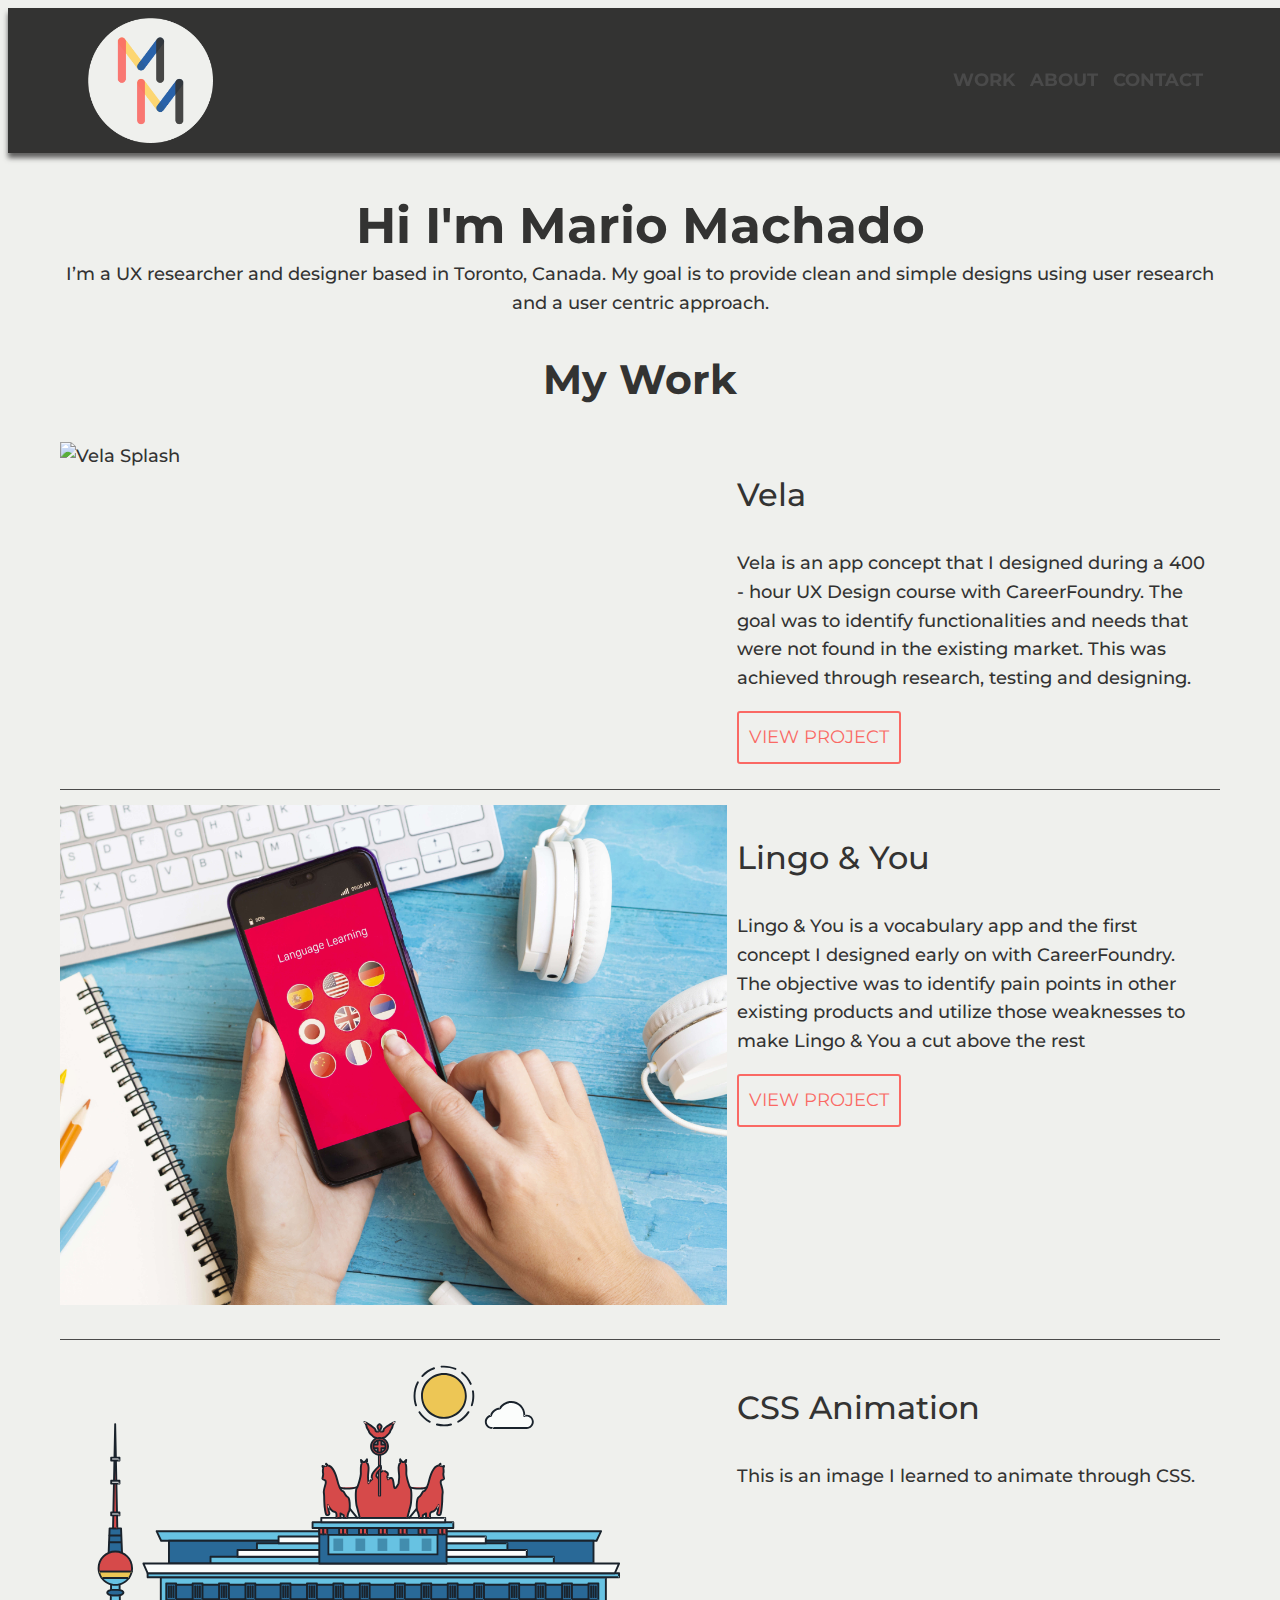
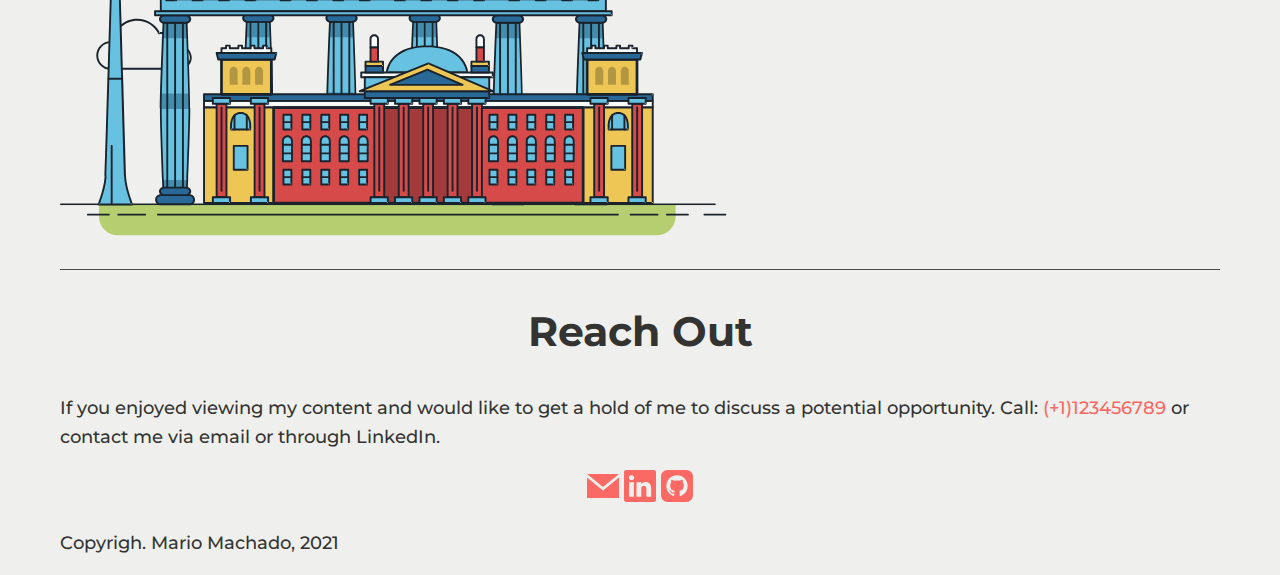
==== commit ecec1bc2: "If applied this Commit will apply CDN, JV and Hamburger icon to this page" ====
--- a/index.html
+++ b/index.html
@@ -9,23 +9,28 @@
   <link rel="preconnect" href="https://fonts.gstatic.com">
   <link href="https://fonts.googleapis.com/css2?family=Montserrat:wght@500;700&display=swap" rel="stylesheet">
   <meta name="viewport" content="width=device-width, initial-scale=1">
+  <link rel="stylesheet" href="https://pro.fontawesome.com/releases/v5.10.0/css/all.css" integrity="sha384-AYmEC3Yw5cVb3ZcuHtOA93w35dYTsvhLPVnYs9eStHfGJvOvKxVfELGroGkvsg+p" crossorigin="anonymous" />
 </head>
 
 <body>
   <header>
     <div id="me">
       <div class="container">
-        <picture>
-          <source srcset="img/Logo.png" media="(max-width:250px)">
-          <img class="LogoM" src="img/Logo.png" alt="Mario macahdo">
-        </picture>
-        <nav>
-          <ul>
-            <li><a href="index.html">Work</a></li>
-            <li><a href="about.html">About</a></li>
-            <li><a href="#contact">Contact</a></li>
-          </ul>
-        </nav>
+        <div class="navtoggle" id="myNavtoggle">
+          <picture>
+            <source srcset="img/Logo.png" media="(max-width:1200px)">
+            <img class="LogoM" src="img/Logo.png" alt="Mario macahdo">
+          </picture>
+          <nav>
+            <ul>
+              <li><a href="index.html">Work</a></li>
+              <li><a href="about.html">About</a></li>
+              <li><a href="#contact" onclick="myfunction()">Contact</a></li>
+              <li><a href="javascript:void(0);" class="icon" onclick="myfunction()"> <i class="fas fa-bars"> </i></a>
+              </li>
+            </ul>
+          </nav>
+        </div>
       </div>
     </div>
   </header>
@@ -1067,8 +1072,9 @@
       <p> Copyrigh. Mario Machado, 2021</p>
     </div>
   </footer>
-  <script src="js/scripts.js">
-  </script>
+  <script src="https://code.jquery.com/jquery-3.6.0.min.js" integrity="sha256-/xUj+3OJU5yExlq6GSYGSHk7tPXikynS7ogEvDej/m4=" crossorigin="anonymous">
+</script>
+  <script src="js/scripts.js"></script>
 </body>
 
 </html>
--- a/css/style.css
+++ b/css/style.css
@@ -20,19 +20,36 @@
 }
 
 .LogoM {
+    width: 125px;
+}
+
+.navtoggle li:not(:last-child) {
+  display: none;
+}
+
+.navtoggle, .navtoggle.responsive {
+  position: relative;
+}
+
+.navtoggle li .icon {
+  position: absolute;
+  padding-top: 27px;
+  padding-right: 0;
+  right: 0;
+  top: 2px;
+  font-size: 40px;
+}
+
+.navtoggle.responsive li  {
   display: block;
-  margin-left: auto;
-  margin-right: auto;
-  width: 125px;
-}
-
-nav>ul {
+  padding: 10px 0;
+}
+
+nav > ul {
   list-style-type: none;
+  text-align: center;
   padding: 0;
-}
-
-nav>ul>li {
-  display: inline-block;
+  margin: 0;
 }
 
 nav>ul>li>a {
@@ -57,8 +74,7 @@
 
 #me {
   background-color: #333332;
-  text-align: center;
-  padding: 15px 0;
+  padding: 10px 0 5px;
   -webkit-box-shadow: 0px 5px 5px 0px rgba(50, 50, 50, 0.75);
   -moz-box-shadow: 0px 5px 5px 0px rgba(50, 50, 50, 0.75);
   box-shadow: 0px 5px 5px 0px rgba(50, 50, 50, 0.75);
@@ -75,7 +91,7 @@
 }
 
 #hero {
-  padding-top: 200px;
+  padding-top: 125px;
 }
 
 #hero h1 {
@@ -149,6 +165,14 @@
 
 img {
   width: 100%;
+}
+
+i {
+  color: #eff0ed;
+}
+
+i:hover {
+  color: #cc6540
 }
 
 a {
@@ -269,10 +293,10 @@
    Layour Styling to Vela
 ============================*/
 #vela1 {
-  padding-top: 220px;
+  padding-top: 175px;
   display: inline-block;
   width: 100%;
-  background-color: #1352a1;
+  background-color: #eff0ed;
   font-family: 'Montserrat', sans-serif;
   font-size: 18px;
   /* Sets the font size to 16px */
@@ -280,14 +304,14 @@
   /* Sets the font weight to 500 */
   line-height: 1.6;
   /* Sets the line-height to 1.6 * the font-size */
-  color: #ffffff;
+  color: #333332;
 }
 
 #vela {
   padding: 20px 0;
   display: inline-block;
   width: 100%;
-  background-color: #1352a1;
+  background-color: #eff0ed;
   font-family: 'Montserrat', sans-serif;
   font-size: 18px;
   /* Sets the font size to 16px */
@@ -295,7 +319,7 @@
   /* Sets the font weight to 500 */
   line-height: 1.6;
   /* Sets the line-height to 1.6 * the font-size */
-  color: #ffffff;
+  color: #333332;
 }
 
 #vela1 p {
@@ -344,7 +368,7 @@
 Layout for About Page
 =======================*/
 #about {
-  padding-top: 200px;
+  padding-top: 125px;
 }
 
 #about {
@@ -423,10 +447,34 @@
 /* ==============================
 Medium devices (640px and larger)
 ================================= */
-@media only screen and (min-width: 640px) {
+@media only screen and (min-width: 641px){
+  nav>ul>li {
+    display: inline-block;
+  }
+
+  .navtoggle li:not(:last-child) {
+    display: inline-block;
+  }
+
+  .navtoggle li:last-child {
+    display: none;
+  }
+  nav > ul {
+    margin: 1em 0;
+  }
+}
+
+/* ==============================
+Medium devices (640px and larger)
+================================= */
+@media only screen and (min-width: 642px) {
   .LogoM {
     margin-left: 20px;
     float: left;
+  }
+
+  #me{
+    padding: 10px 0 10px;
   }
 
   nav {
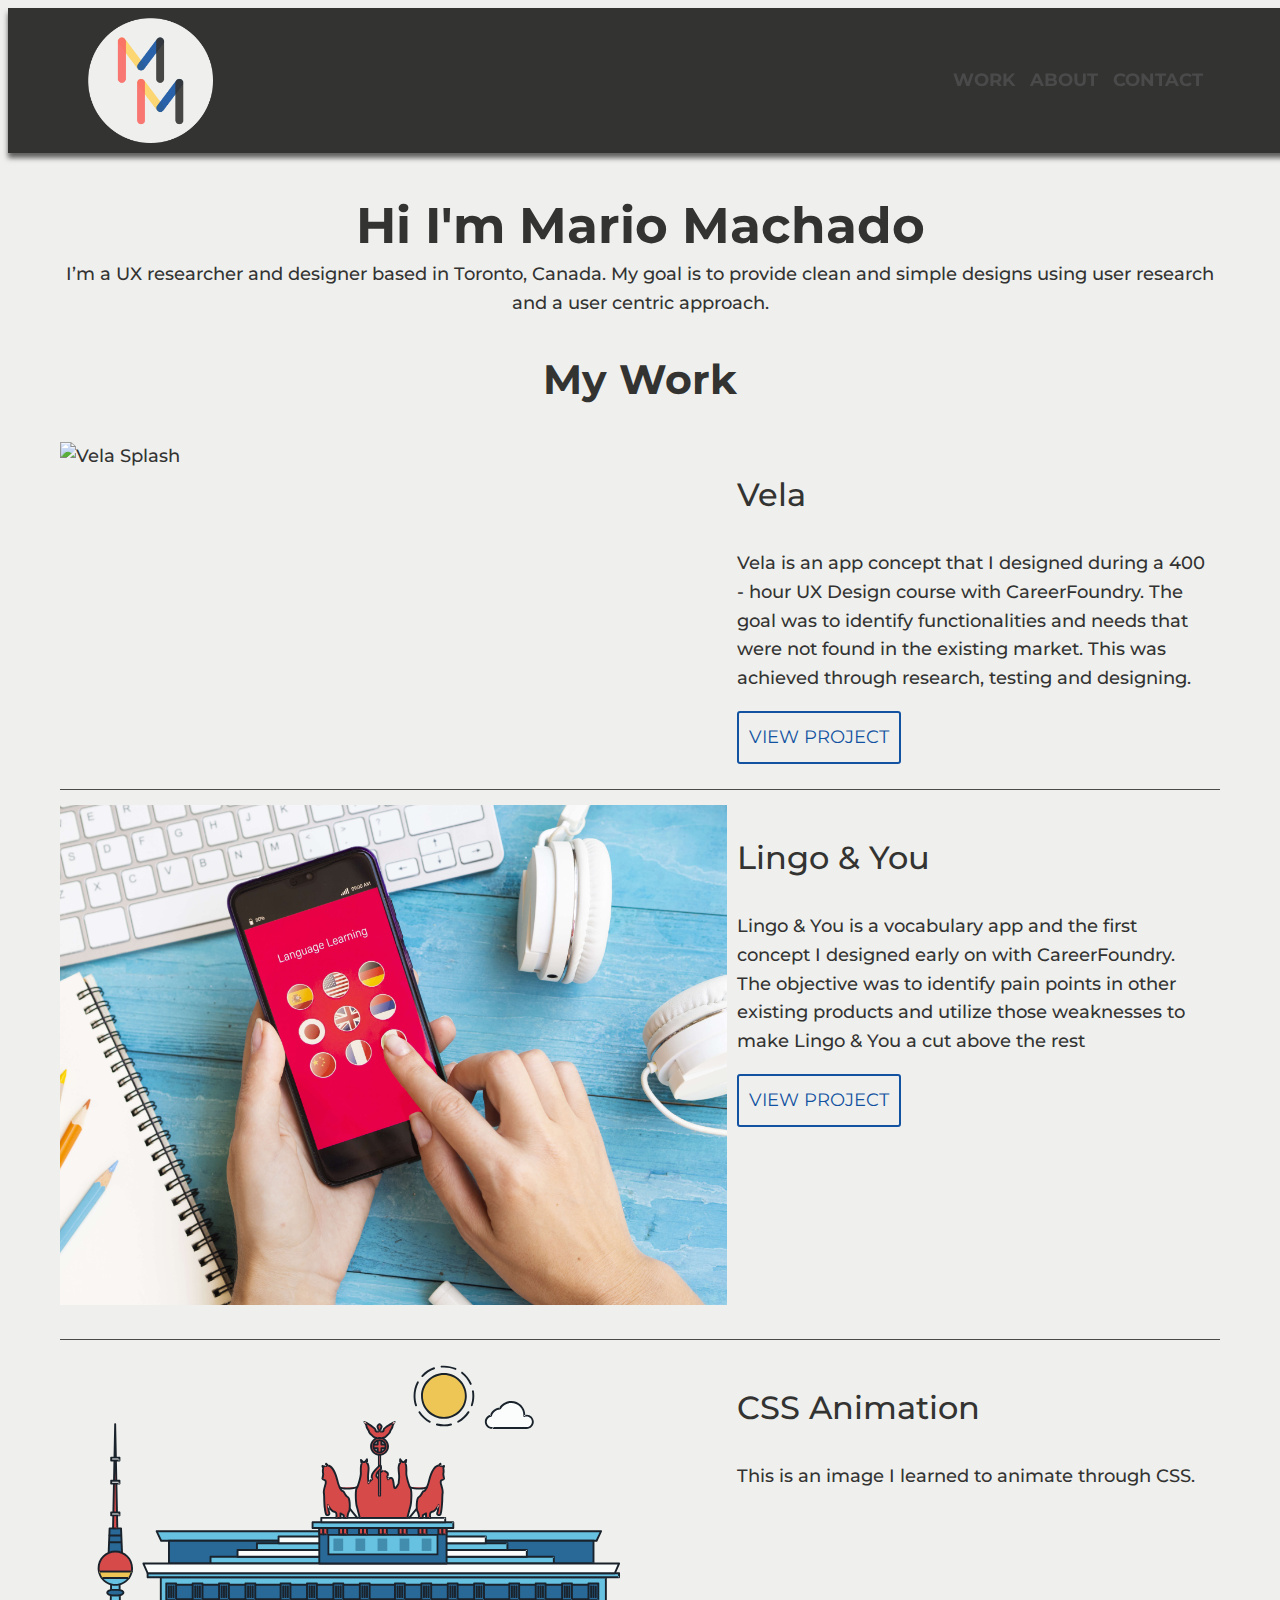
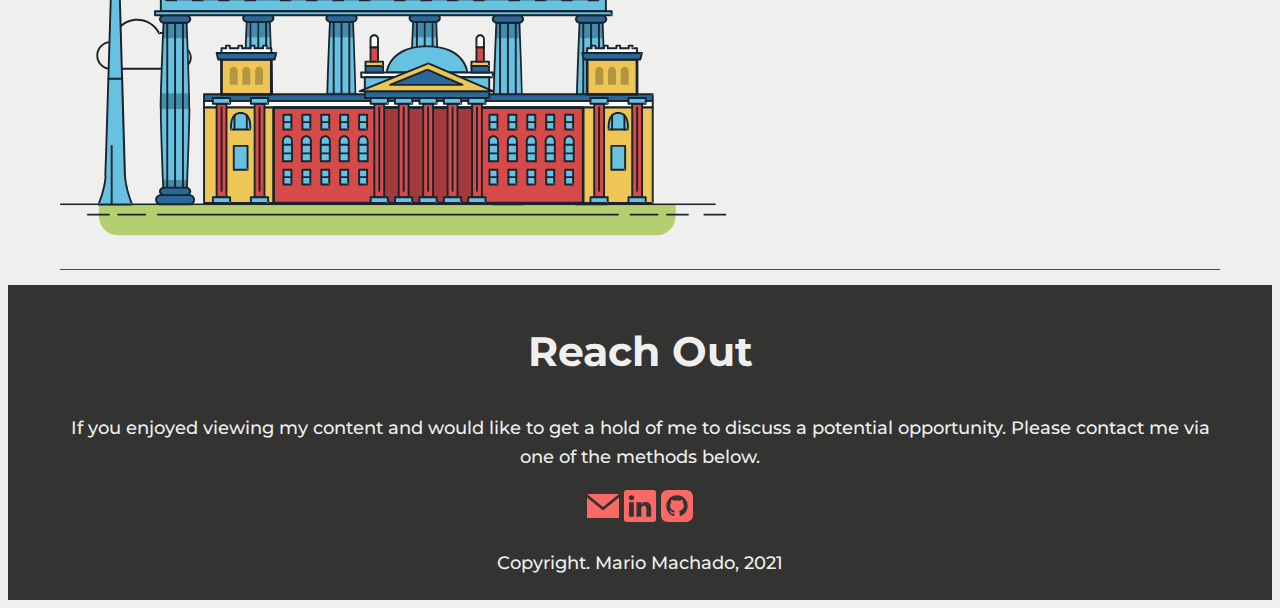
==== commit f9f68d2e: "If applied this commit will apply a new resume and clean up the content on this page" ====
--- a/index.html
+++ b/index.html
@@ -18,8 +18,10 @@
       <div class="container">
         <div class="navtoggle" id="myNavtoggle">
           <picture>
-            <source srcset="img/Logo.png" media="(max-width:1200px)">
-            <img class="LogoM" src="img/Logo.png" alt="Mario macahdo">
+            <a href="index.html">
+             <source srcset="img/Logo.png" media="(max-width:1200px)">
+             <img class="LogoM" src="img/Logo.png" alt="Mario macahdo">
+          </a>
           </picture>
           <nav>
             <ul>
@@ -1047,7 +1049,7 @@
   <footer id="contact">
     <div class="container">
       <h2> Reach Out </h2>
-      <p> If you enjoyed viewing my content and would like to get a hold of me to discuss a potential opportunity. Call: <a href="(+1)132456798">(+1)123456789</a> or contact me via email or through LinkedIn. </p>
+      <p> If you enjoyed viewing my content and would like to get a hold of me to discuss a potential opportunity. Please contact me via one of the methods below.</p>
       <div id="icon">
         <a href="mailto:mario.teo.machado@gmail.com">
           <svg xmlns="http://www.w3.org/2000/svg" width="32" height="32" fill="currentcolor" viewBox="0 0 24 24">
@@ -1069,7 +1071,7 @@
           </svg>
         </a>
       </div>
-      <p> Copyrigh. Mario Machado, 2021</p>
+      <p> Copyright. Mario Machado, 2021</p>
     </div>
   </footer>
   <script src="https://code.jquery.com/jquery-3.6.0.min.js" integrity="sha256-/xUj+3OJU5yExlq6GSYGSHk7tPXikynS7ogEvDej/m4=" crossorigin="anonymous">
--- a/css/style.css
+++ b/css/style.css
@@ -109,17 +109,17 @@
   border-bottom: 1px solid #4a4a4a;
 }
 
+#project1 .row {
+  padding-bottom: 25px;
+  border-bottom: 1px solid #4a4a4a;
+}
+
 #project2 .row {
   padding-bottom: 25px;
   border-bottom: 1px solid #4a4a4a;
 }
 
 #project3 .row {
-  padding-bottom: 25px;
-  border-bottom: 1px solid #4a4a4a;
-}
-
-#project1 .row {
   padding-bottom: 25px;
   border-bottom: 1px solid #4a4a4a;
 }
@@ -225,13 +225,13 @@
 
 .button.contact {
   background-color: transparent;
-  color: #fa6964;
+  color: #1352a1;
   text-transform: uppercase;
-  border: 2px solid #fa6964;
+  border: 2px solid #1352a1;
 }
 
 .button.contact:hover {
-  background-color: #fa6964;
+  background-color: #002a71;
   color: #ffffff;
 }
 
@@ -400,7 +400,17 @@
 /* ===============================
  Layout Styling for Footer
 =============================== */
+#contact {
+  background-color: #333332;
+  padding: 5px;
+  color: #eff0ed
+}
+
 #contact h2 {
+  text-align: center;
+}
+
+#contact p {
   text-align: center;
 }
 
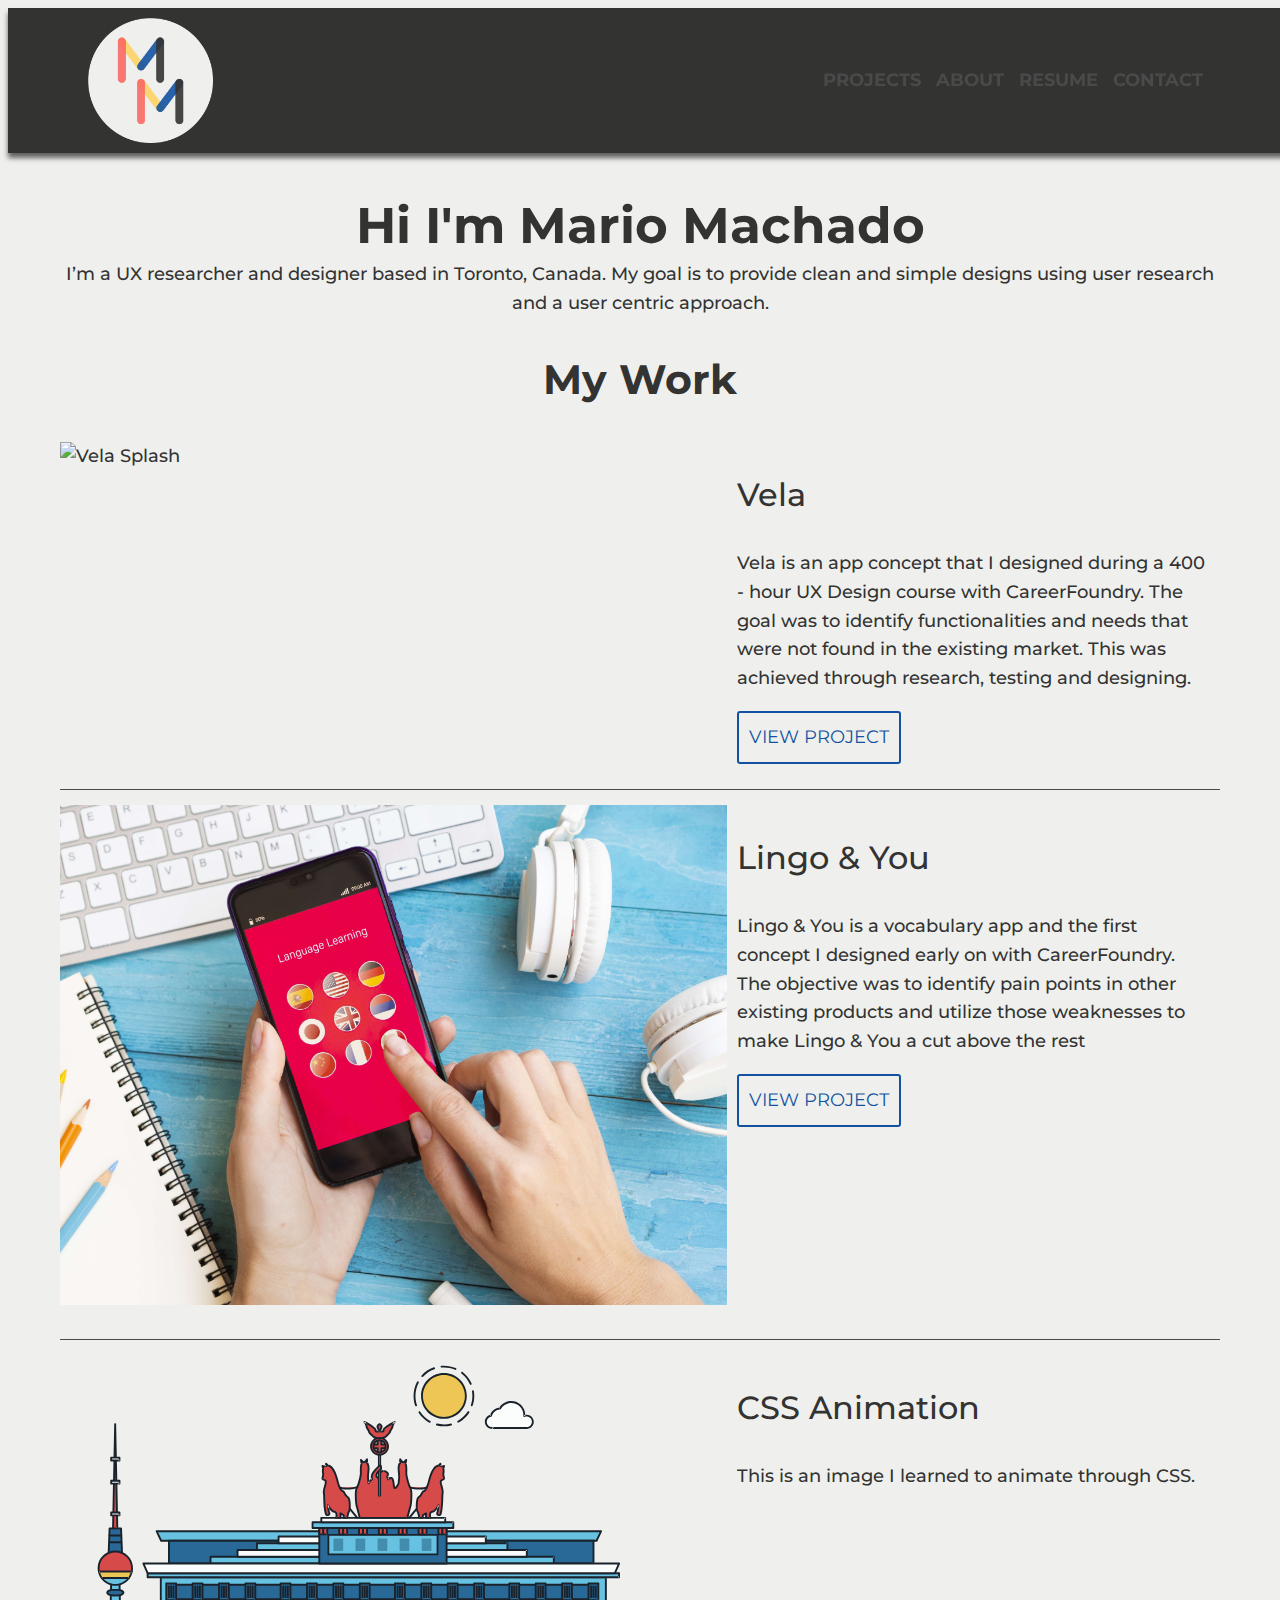
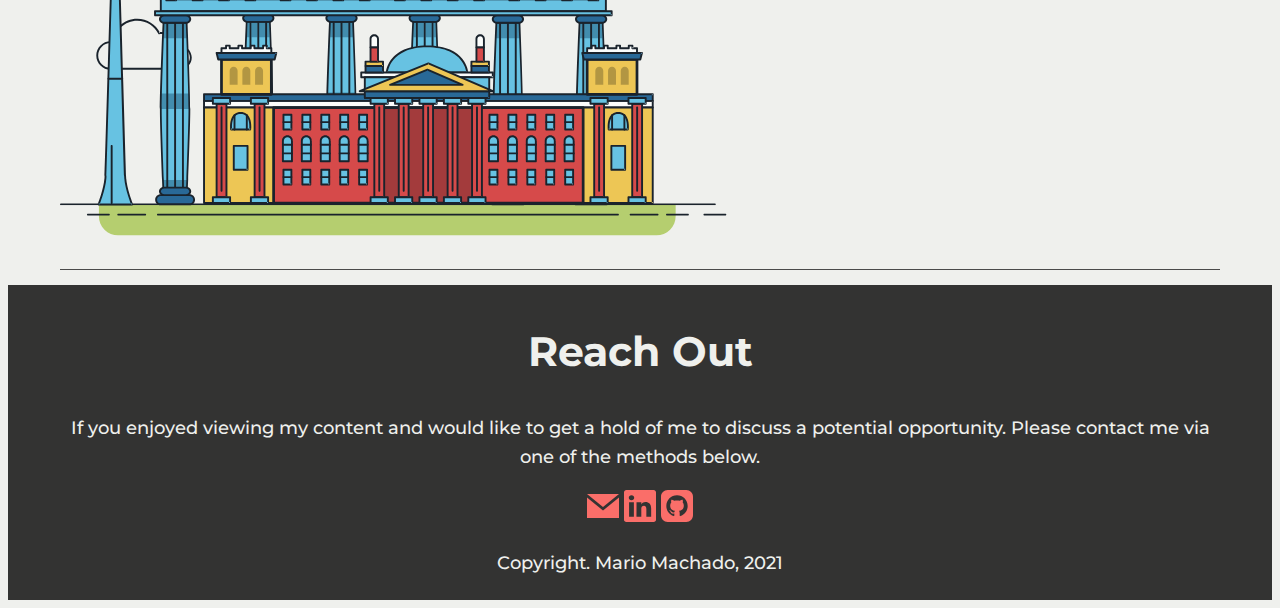
==== commit dbae9510: "If applied this commit will apply a resume link to the nav bar at the top" ====
--- a/index.html
+++ b/index.html
@@ -17,16 +17,17 @@
     <div id="me">
       <div class="container">
         <div class="navtoggle" id="myNavtoggle">
-          <picture>
-            <a href="index.html">
-             <source srcset="img/Logo.png" media="(max-width:1200px)">
-             <img class="LogoM" src="img/Logo.png" alt="Mario macahdo">
-          </a>
-          </picture>
+         <a href="index.html">
+           <picture>
+              <source srcset="img/Logo.png" media="(max-width:1200px)">
+              <img class="LogoM" src="img/Logo.png" alt="Mario macahdo">
+           </picture>
+         </a>
           <nav>
             <ul>
-              <li><a href="index.html">Work</a></li>
+              <li><a href="index.html">Projects</a></li>
               <li><a href="about.html">About</a></li>
+              <li><a href="files/mmr.pdf">Resume</a></li>
               <li><a href="#contact" onclick="myfunction()">Contact</a></li>
               <li><a href="javascript:void(0);" class="icon" onclick="myfunction()"> <i class="fas fa-bars"> </i></a>
               </li>
@@ -1075,7 +1076,7 @@
     </div>
   </footer>
   <script src="https://code.jquery.com/jquery-3.6.0.min.js" integrity="sha256-/xUj+3OJU5yExlq6GSYGSHk7tPXikynS7ogEvDej/m4=" crossorigin="anonymous">
-</script>
+  </script>
   <script src="js/scripts.js"></script>
 </body>
 
--- a/css/style.css
+++ b/css/style.css
@@ -176,13 +176,13 @@
 }
 
 a {
-  color: #fa6964;
+  color: #fa6e69;
   text-decoration: none;
   /* No underlining */
 }
 
 a:hover {
-  color: #cc6540;
+  color: #D78669;
   text-decoration: underline;
   /* Underlining when hovering over a link */
 }
@@ -194,7 +194,7 @@
 
 a:active {
   /* selected link */
-  color: #994c30;
+  color: #D2896E;
 }
 
 a:hover,
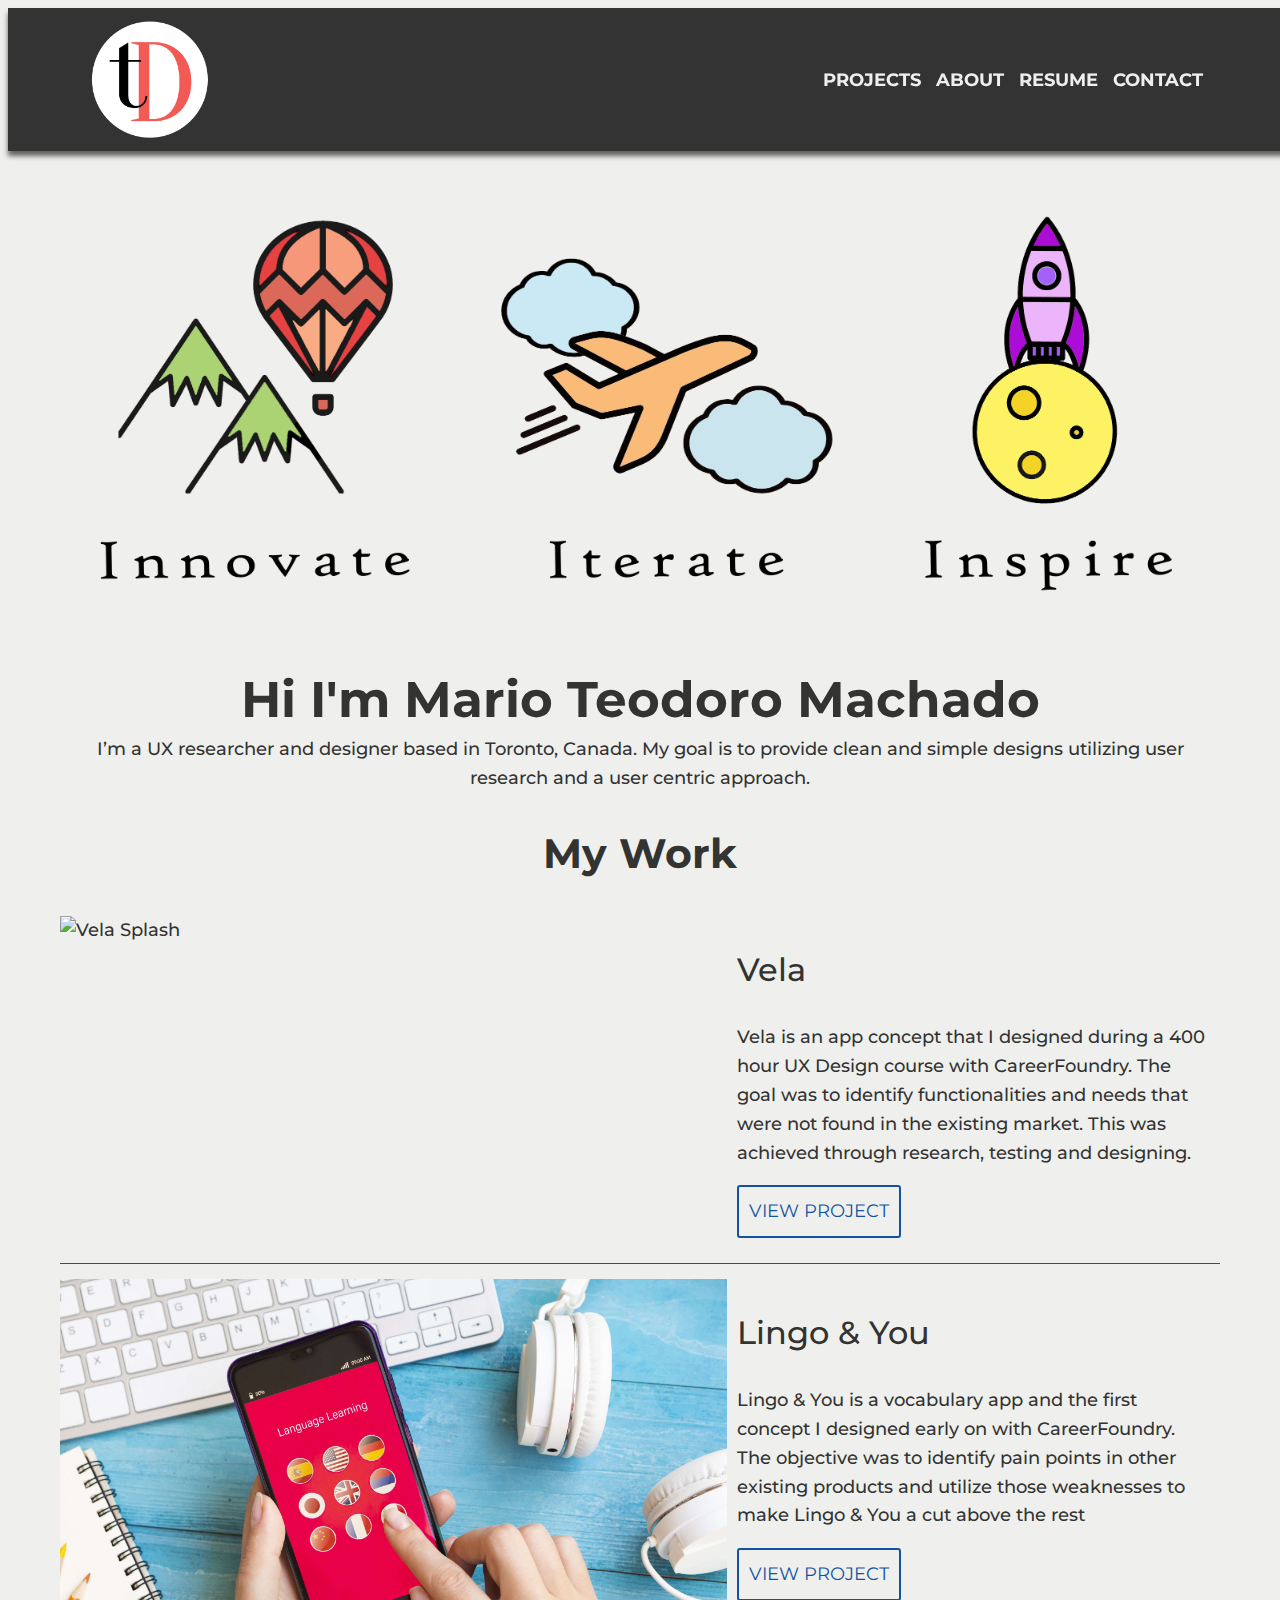
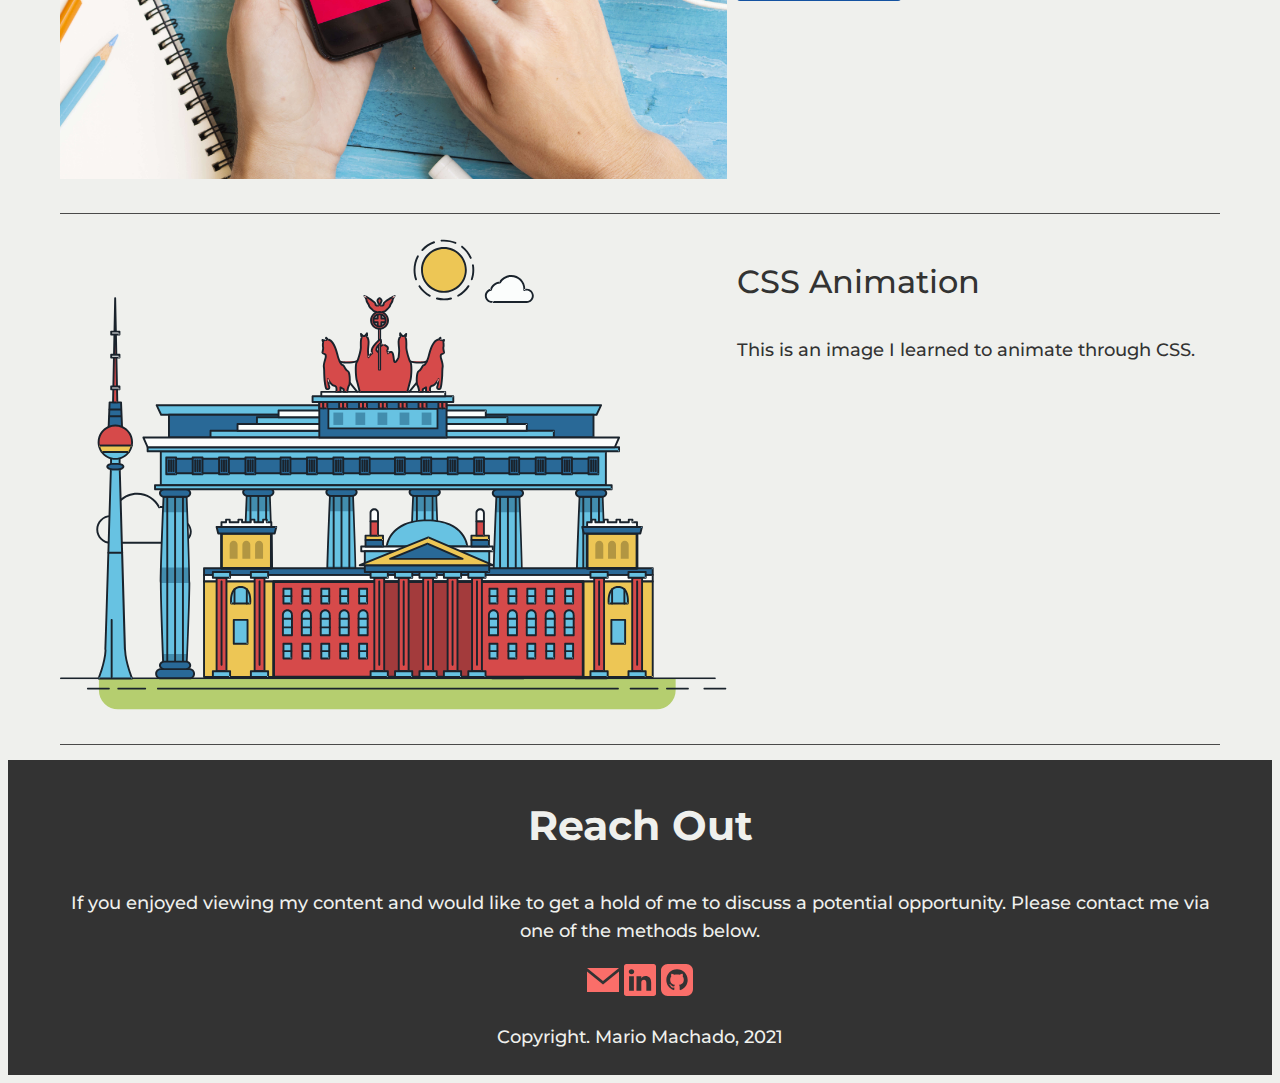
==== commit 705a27db: "If applied these commits will apply the final touches of my portfolio site" ====
--- a/index.html
+++ b/index.html
@@ -4,6 +4,7 @@
 <head>
   <meta charset="utf-8">
   <title>Mario Machado UX Designer</title>
+  <link rel="shortcut icon" type="image/png" href="img/Logo2.png">
   <link rel="stylesheet" type="text/css" href="https://cdnjs.cloudflare.com/ajax/libs/normalize/8.0.0/normalize.min.css">
   <link rel="stylesheet" type="text/css" href="css/style.css">
   <link rel="preconnect" href="https://fonts.gstatic.com">
@@ -17,12 +18,12 @@
     <div id="me">
       <div class="container">
         <div class="navtoggle" id="myNavtoggle">
-         <a href="index.html">
-           <picture>
-              <source srcset="img/Logo.png" media="(max-width:1200px)">
-              <img class="LogoM" src="img/Logo.png" alt="Mario macahdo">
-           </picture>
-         </a>
+          <a href="index.html">
+            <picture>
+              <source srcset="img/Logo2.png" media="(max-width:1200px)">
+              <img class="LogoM" src="img/Logo2.png" alt="Mario macahdo">
+            </picture>
+          </a>
           <nav>
             <ul>
               <li><a href="index.html">Projects</a></li>
@@ -40,10 +41,14 @@
 
   <div id="hero">
     <div class="container">
-      <h1> Hi I'm Mario Machado </h1>
+      <picture>
+        <source srcset="img/h2.png" media="(max-width:250px)">
+        <img src="img/h2.png" alt="Header Illustration">
+      </picture>
+      <h1> Hi I'm Mario Teodoro Machado </h1>
       <span>
         I’m a UX researcher and designer based in Toronto, Canada.
-        My goal is to provide clean and simple designs using user research and a user centric approach.
+        My goal is to provide clean and simple designs utilizing user research and a user centric approach.
       </span>
     </div>
   </div>
@@ -54,14 +59,14 @@
       <div class="row">
         <div class="column col-sm-12 col-md-6 col-lg-7">
           <picture>
-            <source srcset="img/vela/vph.png" media="(max-width:250px)">
-            <img src="img/vela/vph.png" alt="Vela Splash">
+            <source srcset="img/vela/vbd.png" media="(max-width:250px)">
+            <img src="img/vela/vbd.png" alt="Vela Splash">
           </picture>
         </div>
         <div class="column col-sm-12 col-md-6 col-lg-5">
           <h3> Vela </h3>
           <p>
-            Vela is an app concept that I designed during a 400 - hour UX Design course
+            Vela is an app concept that I designed during a 400 hour UX Design course
             with CareerFoundry. The goal was to identify functionalities and needs that
             were not found in the existing market. This was achieved through research,
             testing and designing.
--- a/css/style.css
+++ b/css/style.css
@@ -73,7 +73,7 @@
 }
 
 #me {
-  background-color: #333332;
+  background-color: #333333;
   padding: 10px 0 5px;
   -webkit-box-shadow: 0px 5px 5px 0px rgba(50, 50, 50, 0.75);
   -moz-box-shadow: 0px 5px 5px 0px rgba(50, 50, 50, 0.75);
@@ -172,41 +172,41 @@
 }
 
 i:hover {
-  color: #cc6540
+  color: #fa6e69
 }
 
 a {
-  color: #fa6e69;
+  color: #fa6e69 ;
   text-decoration: none;
   /* No underlining */
 }
 
-a:hover {
-  color: #D78669;
+#me a {
+  color: #EFF0ED;
+}
+
+#me a:hover {
+  color: #FA6E69;
   text-decoration: underline;
   /* Underlining when hovering over a link */
 }
 
-a:visited {
-  /* visited link */
-  color: #fa6964;
-}
-
-a:active {
-  /* selected link */
+#me a:active {
+  color: #FA6E69;
+}
+
+#me a:visited{
   color: #D2896E;
 }
 
-a:hover,
-a:focus {
-  color: #cc6540;
-  text-decoration: underline;
+#me a:focus {
+  color: #FA6E69;
 }
 
 .button {
   display: inline-block;
   /* since the <a> tag is inline by default, we need to change this to inline-block, but more on this in the next exercise */
-  background-color: #fa6964;
+  background-color: #FA6E69;
   color: #ffffff;
   /* needed to override the default link color */
   font-weight: 400;
@@ -401,7 +401,7 @@
  Layout Styling for Footer
 =============================== */
 #contact {
-  background-color: #333332;
+  background-color: #333333;
   padding: 5px;
   color: #eff0ed
 }
@@ -418,6 +418,25 @@
   text-align: center;
 }
 
+#icon a{
+  color: #fa6e69;
+}
+
+#icon a:visited {
+  /* visited link */
+  color: #D2896E;
+}
+
+#icon a:active {
+  /* selected link */
+  color: #FA6E69;
+}
+
+a:hover,
+a:focus {
+  color: #FA6E69;
+  text-decoration: underline;
+}
 /* ==============================
   Page layout
 ================================= */
@@ -512,6 +531,13 @@
   #about {
     padding-top: 150px;
   }
+
+  #about img{
+    width: 65%;
+    display: block;
+    margin-right: auto;
+    margin-left: auto;
+  }
 }
 
 /* ==============================
@@ -529,4 +555,5 @@
   .col-lg-7 {
     width: 58.33%;
   }
-}
+
+}
